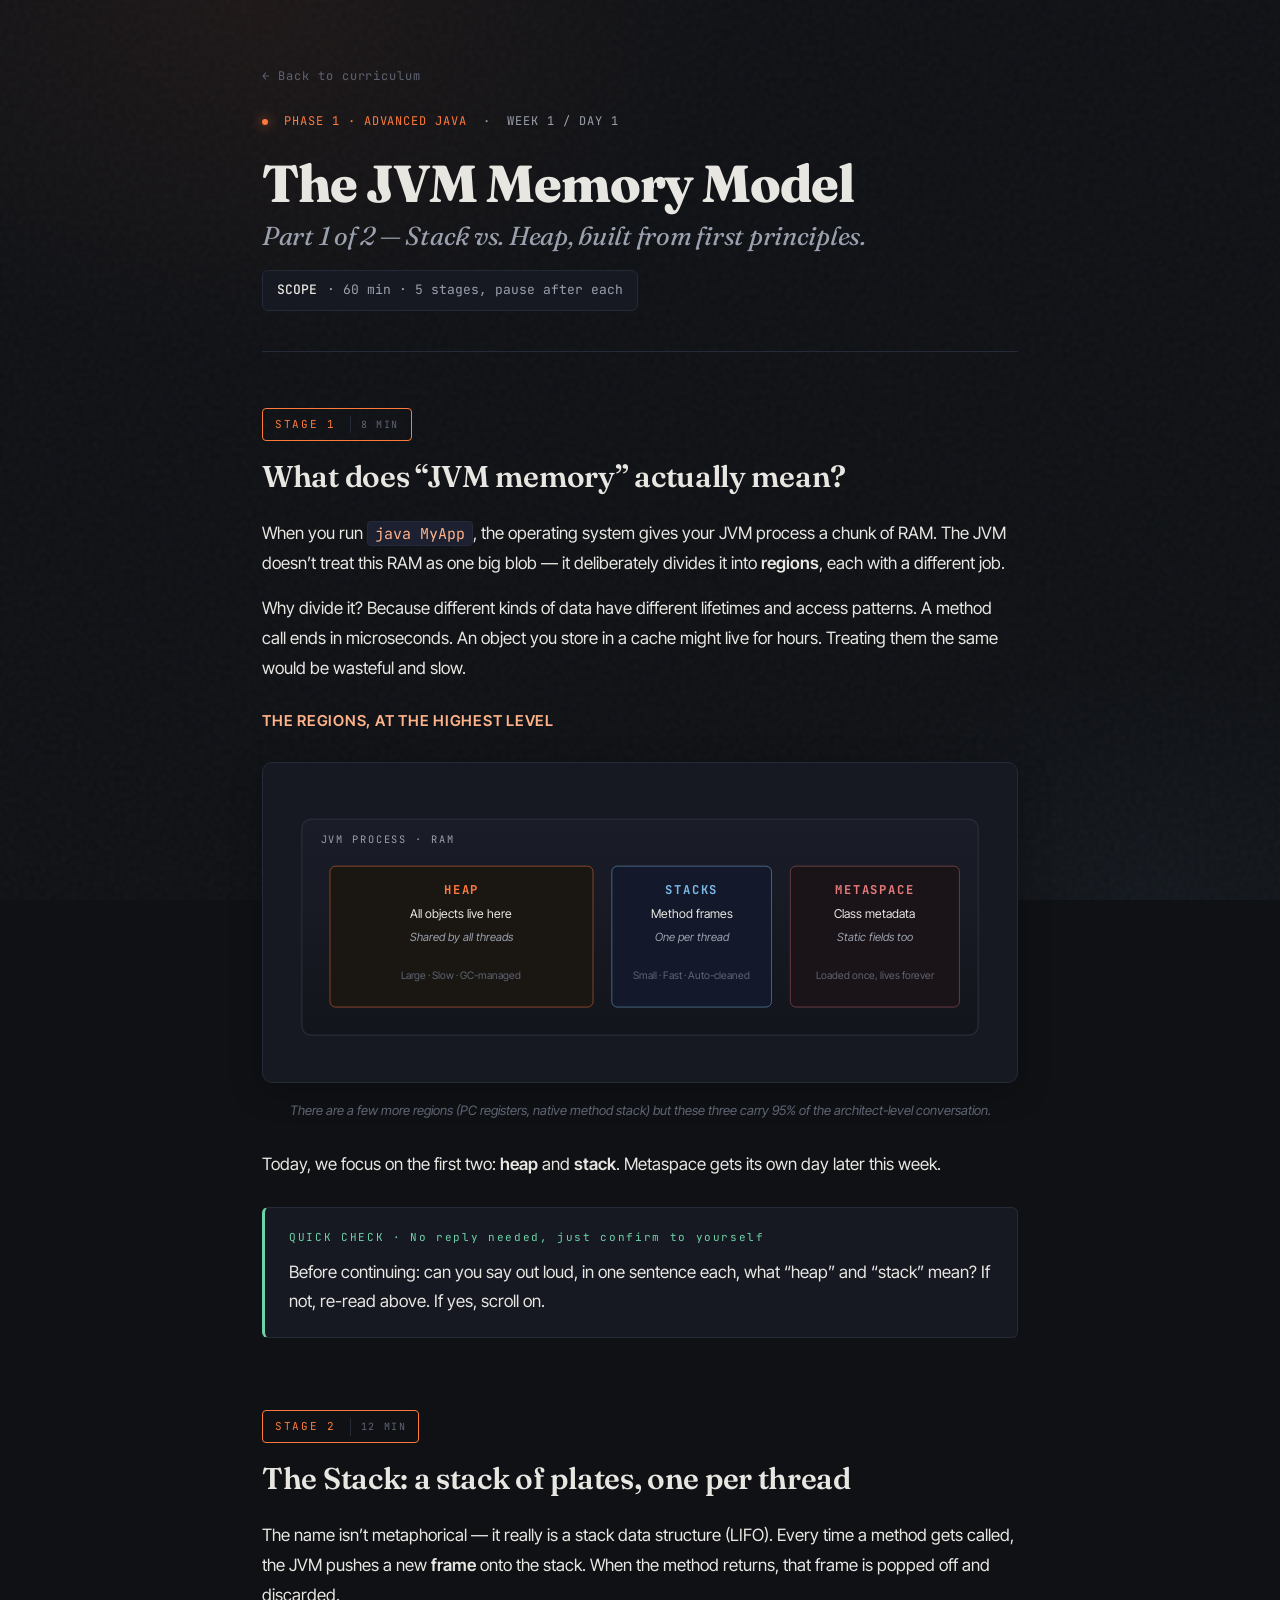
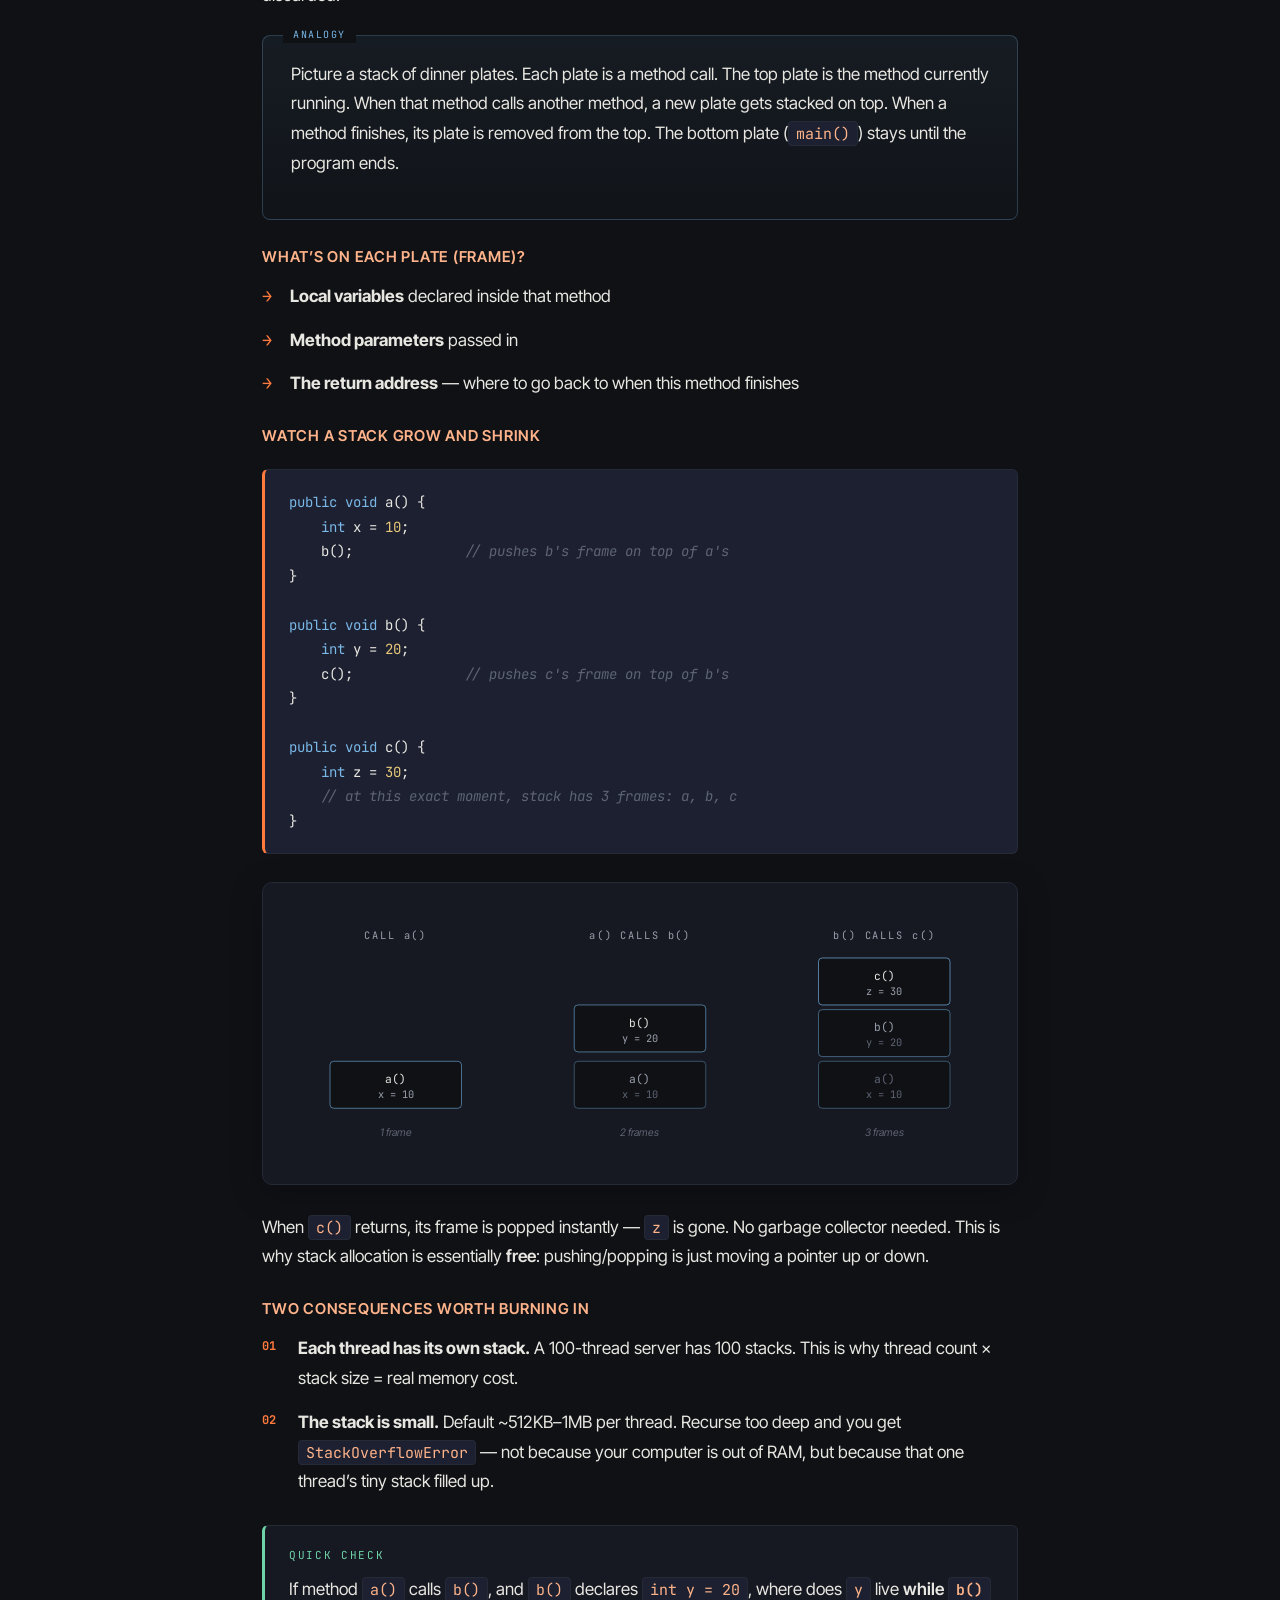
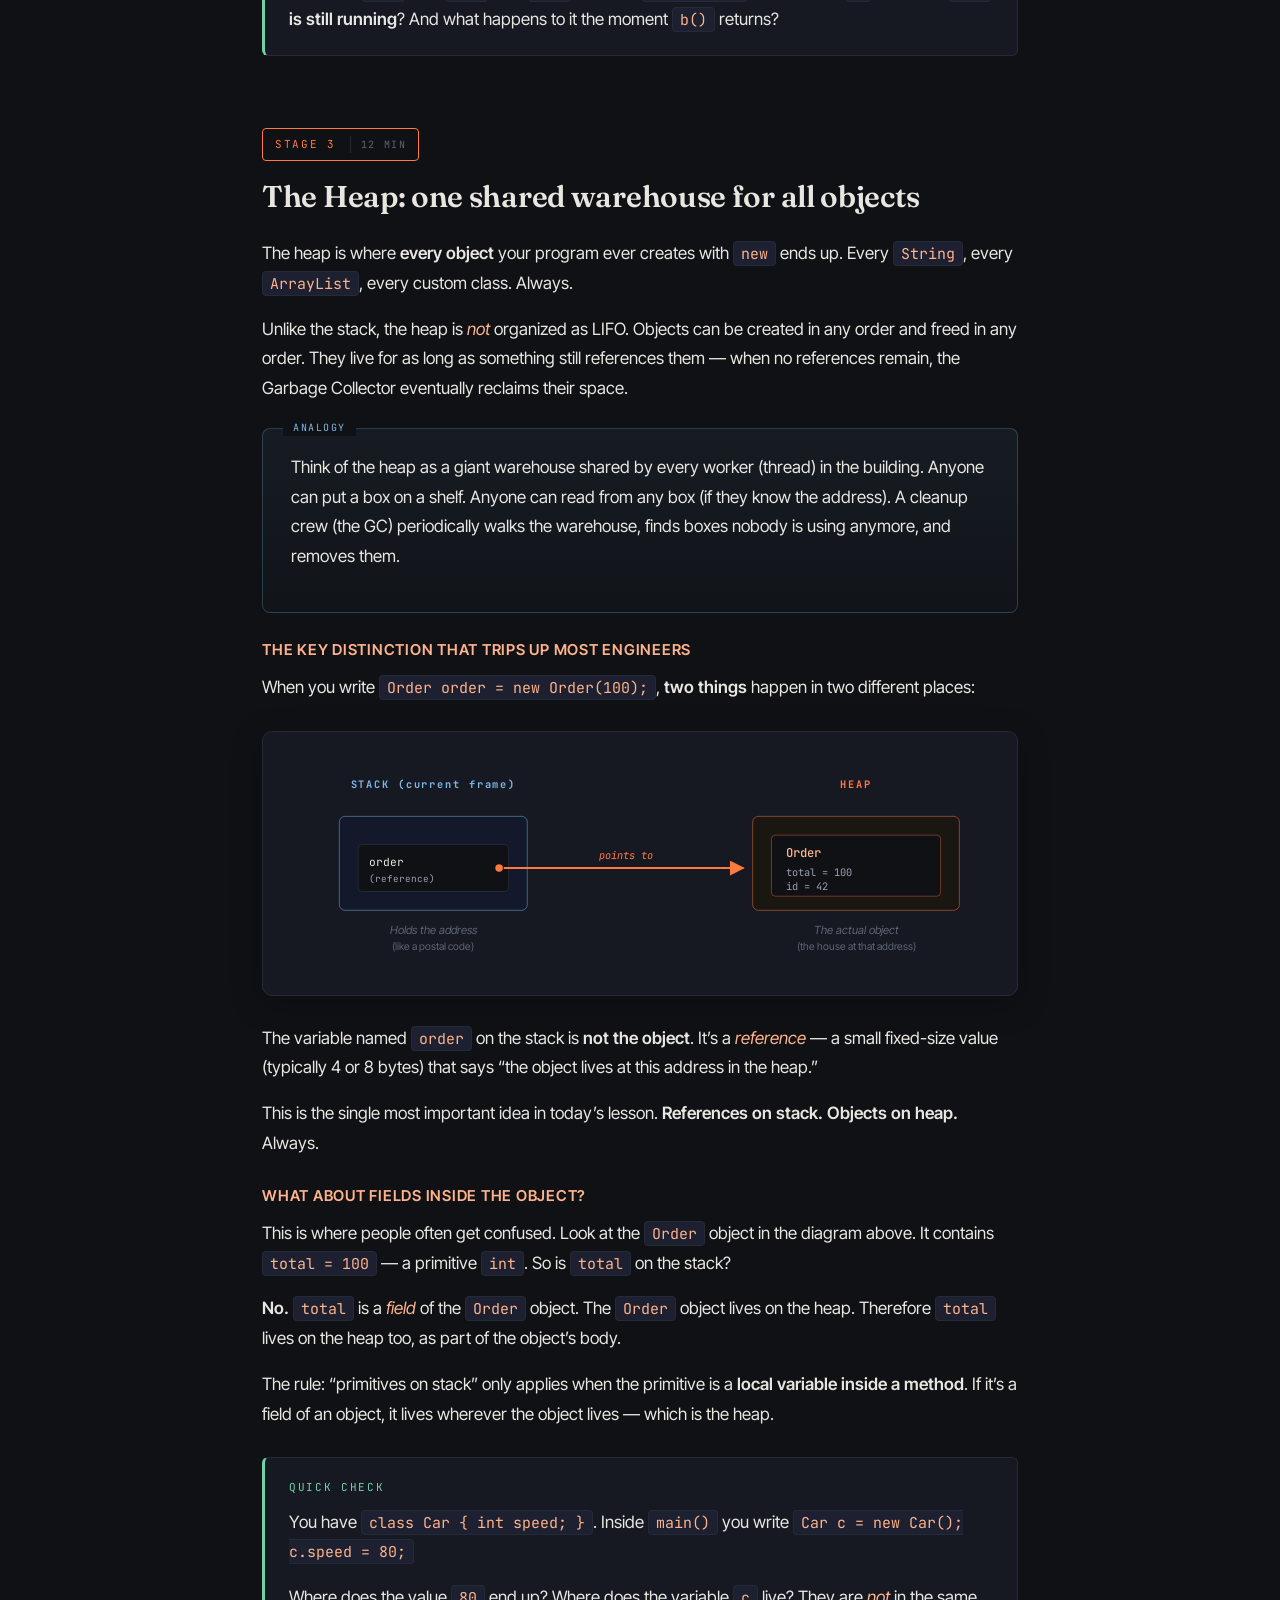
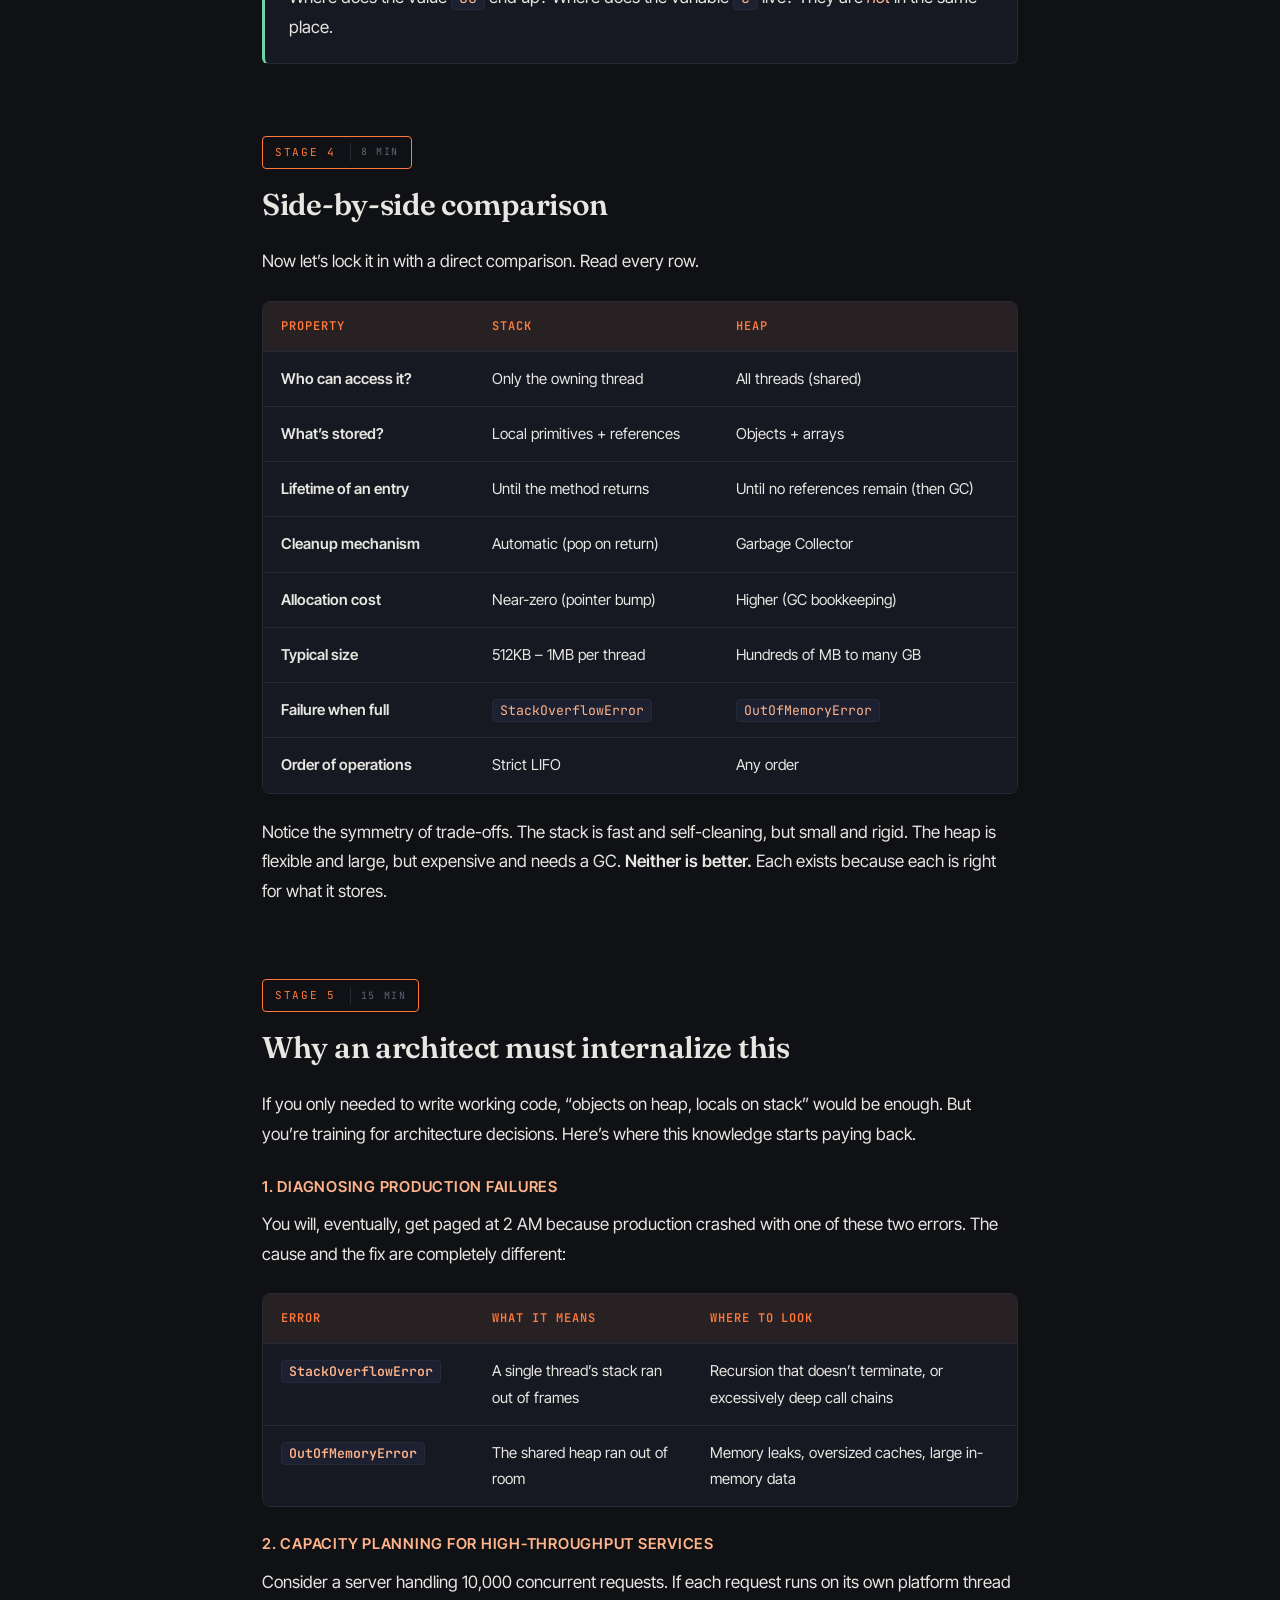
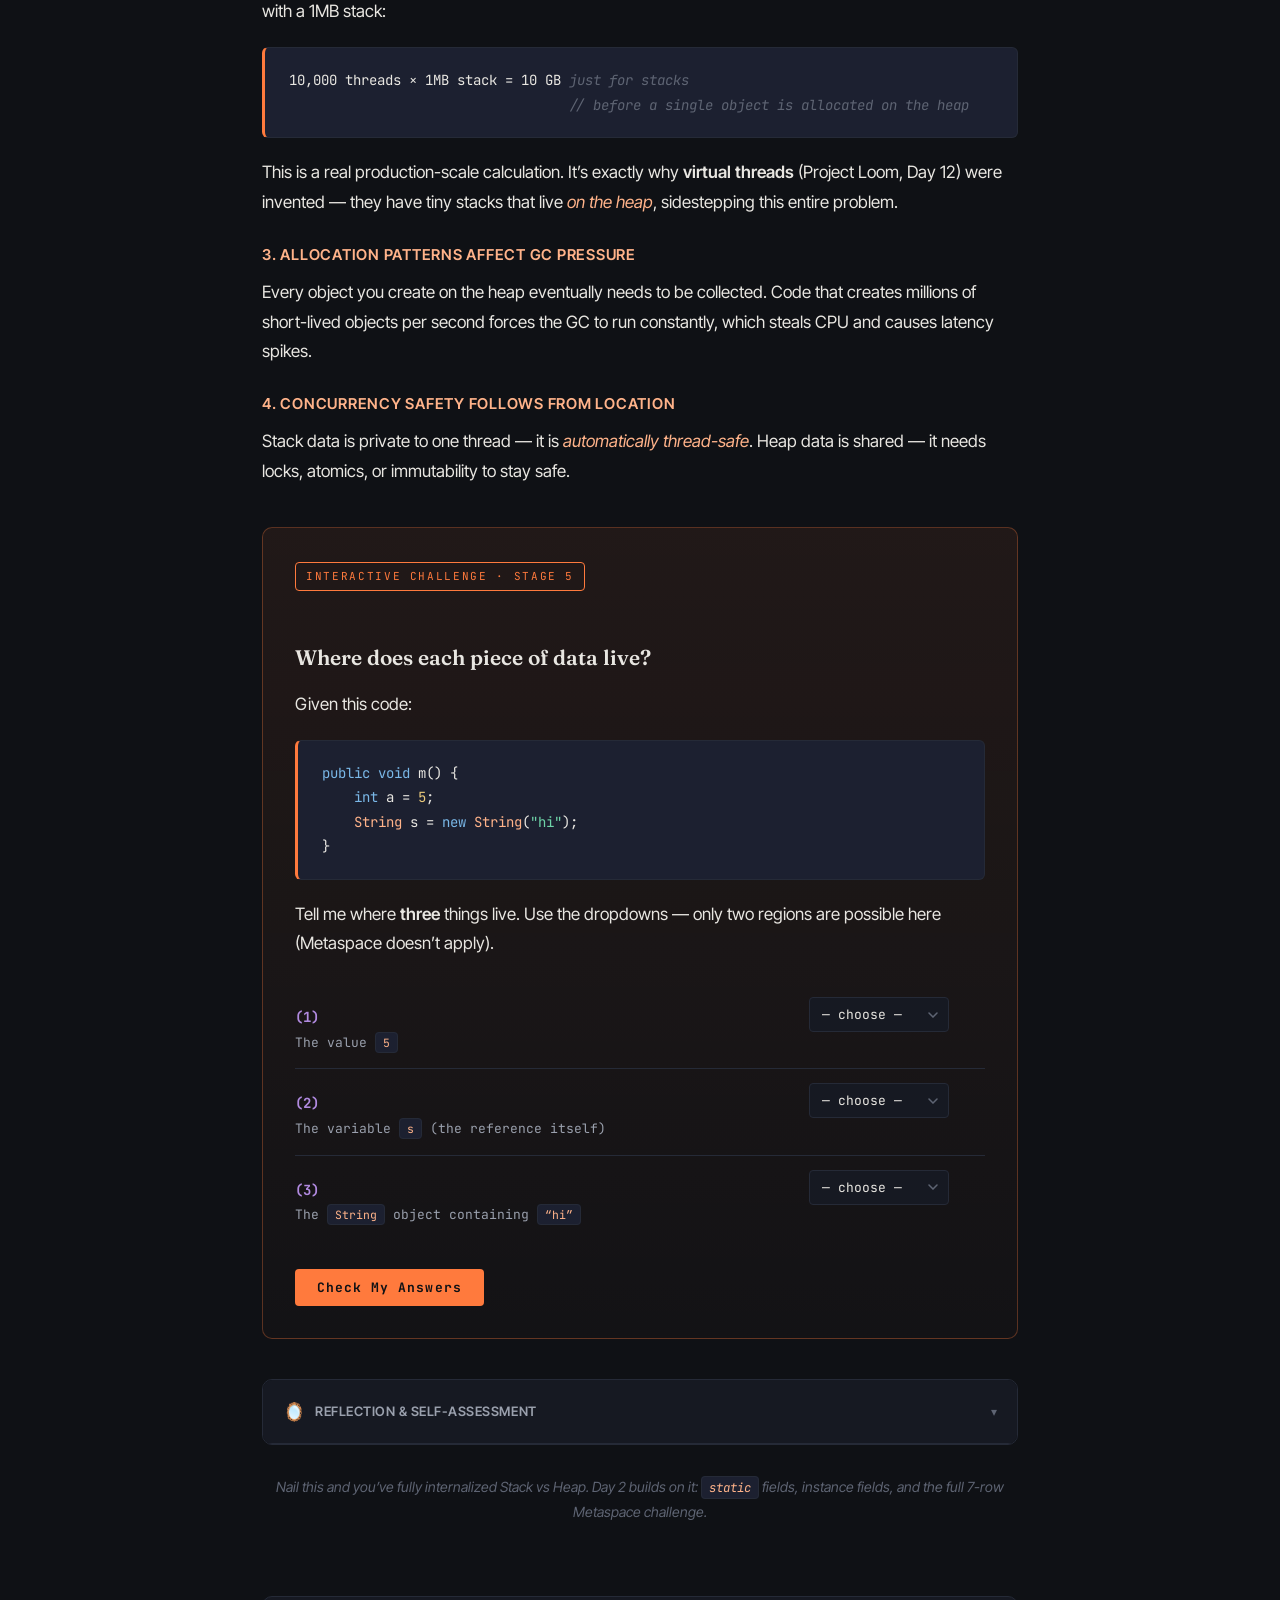
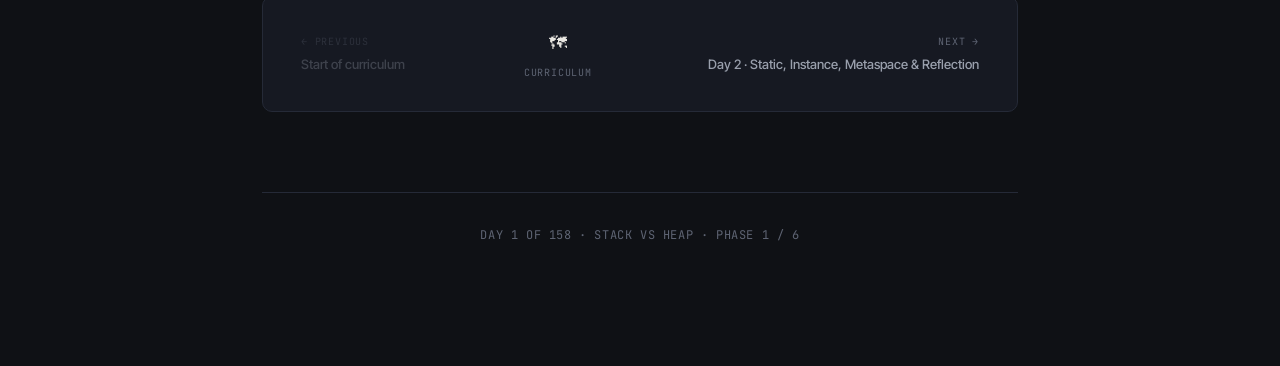
==== week-01/day-1.html @ 767b6ad6 "Fix mobile & tablet responsiveness across all lesson pages CSS (styles.css):   - .compare-wrap: new " ====
<!DOCTYPE html>
<html lang="en">
<head>
<meta charset="UTF-8">
<meta name="viewport" content="width=device-width, initial-scale=1.0">
<title>Week 1 · Day 1 — JVM Memory Model (Stack vs Heap)</title>
<link rel="preconnect" href="https://fonts.googleapis.com">
<link rel="preconnect" href="https://fonts.gstatic.com" crossorigin>
<link href="https://fonts.googleapis.com/css2?family=Fraunces:opsz,wght@9..144,400;9..144,600;9..144,800&family=JetBrains+Mono:wght@400;500;700&family=Inter+Tight:wght@400;500;600&display=swap" rel="stylesheet">
<link rel="stylesheet" href="../assets/styles.css">
</head>
<body>
<div class="grain"></div>

<div class="container">

  <header class="lesson-header">
    <a href="../index.html" class="back-link">← Back to curriculum</a>
    <div class="meta">
      <span class="dot"></span>
      <span class="phase">Phase 1 · Advanced Java</span>
      <span>·</span>
      <span>Week 1 / Day 1</span>
    </div>
    <h1>
      The JVM Memory Model
      <span class="sub">Part 1 of 2 — Stack vs. Heap, built from first principles.</span>
    </h1>
    <div class="scope"><strong>SCOPE</strong> &middot; 60 min &middot; 5 stages, pause after each</div>
  </header>

  <!-- STAGE 1 -->
  <div class="stage">
    <span class="stage-tag">STAGE 1 <span class="time">8 MIN</span></span>
    <h2>What does &ldquo;JVM memory&rdquo; actually mean?</h2>

    <p>When you run <code>java MyApp</code>, the operating system gives your JVM process a chunk of RAM. The JVM doesn&rsquo;t treat this RAM as one big blob &mdash; it deliberately divides it into <strong>regions</strong>, each with a different job.</p>

    <p>Why divide it? Because different kinds of data have different lifetimes and access patterns. A method call ends in microseconds. An object you store in a cache might live for hours. Treating them the same would be wasteful and slow.</p>

    <h4>The regions, at the highest level</h4>

    <div class="diagram-svg">
      <svg viewBox="0 0 760 280" xmlns="http://www.w3.org/2000/svg" width="100%" preserveAspectRatio="xMidYMid meet" role="img" aria-label="JVM memory divided into regions">
        <defs>
          <linearGradient id="processGrad" x1="0" y1="0" x2="0" y2="1">
            <stop offset="0%" stop-color="#1a1d28"/>
            <stop offset="100%" stop-color="#13151c"/>
          </linearGradient>
        </defs>
        <rect x="20" y="30" width="720" height="230" rx="10" fill="url(#processGrad)" stroke="#252a37" stroke-width="1.5"/>
        <text x="40" y="55" fill="#9aa0ad" font-family="JetBrains Mono, monospace" font-size="11" letter-spacing="2">JVM PROCESS · RAM</text>
        <rect x="50" y="80" width="280" height="150" rx="6" fill="#1a1612" stroke="#ff7a3d" stroke-opacity="0.5"/>
        <text x="190" y="110" fill="#ff7a3d" font-family="JetBrains Mono, monospace" font-size="13" font-weight="700" text-anchor="middle" letter-spacing="2">HEAP</text>
        <text x="190" y="135" fill="#e8e6e1" font-family="Inter Tight, sans-serif" font-size="13" text-anchor="middle">All objects live here</text>
        <text x="190" y="160" fill="#9aa0ad" font-family="Inter Tight, sans-serif" font-size="12" text-anchor="middle" font-style="italic">Shared by all threads</text>
        <text x="190" y="200" fill="#5e6473" font-family="Inter Tight, sans-serif" font-size="11" text-anchor="middle">Large · Slow · GC-managed</text>
        <rect x="350" y="80" width="170" height="150" rx="6" fill="#13192a" stroke="#7ab8e8" stroke-opacity="0.5"/>
        <text x="435" y="110" fill="#7ab8e8" font-family="JetBrains Mono, monospace" font-size="13" font-weight="700" text-anchor="middle" letter-spacing="2">STACKS</text>
        <text x="435" y="135" fill="#e8e6e1" font-family="Inter Tight, sans-serif" font-size="13" text-anchor="middle">Method frames</text>
        <text x="435" y="160" fill="#9aa0ad" font-family="Inter Tight, sans-serif" font-size="12" text-anchor="middle" font-style="italic">One per thread</text>
        <text x="435" y="200" fill="#5e6473" font-family="Inter Tight, sans-serif" font-size="11" text-anchor="middle">Small · Fast · Auto-cleaned</text>
        <rect x="540" y="80" width="180" height="150" rx="6" fill="#1a1419" stroke="#e87a7a" stroke-opacity="0.4"/>
        <text x="630" y="110" fill="#e87a7a" font-family="JetBrains Mono, monospace" font-size="13" font-weight="700" text-anchor="middle" letter-spacing="2">METASPACE</text>
        <text x="630" y="135" fill="#e8e6e1" font-family="Inter Tight, sans-serif" font-size="13" text-anchor="middle">Class metadata</text>
        <text x="630" y="160" fill="#9aa0ad" font-family="Inter Tight, sans-serif" font-size="12" text-anchor="middle" font-style="italic">Static fields too</text>
        <text x="630" y="200" fill="#5e6473" font-family="Inter Tight, sans-serif" font-size="11" text-anchor="middle">Loaded once, lives forever</text>
      </svg>
    </div>
    <p class="diagram-caption">There are a few more regions (PC registers, native method stack) but these three carry 95% of the architect-level conversation.</p>

    <p>Today, we focus on the first two: <strong>heap</strong> and <strong>stack</strong>. Metaspace gets its own day later this week.</p>

    <div class="check">
      <span class="check-tag">QUICK CHECK &middot; No reply needed, just confirm to yourself</span>
      <p>Before continuing: can you say out loud, in one sentence each, what &ldquo;heap&rdquo; and &ldquo;stack&rdquo; mean? If not, re-read above. If yes, scroll on.</p>
    </div>
  </div>

  <!-- STAGE 2 -->
  <div class="stage">
    <span class="stage-tag">STAGE 2 <span class="time">12 MIN</span></span>
    <h2>The Stack: a stack of plates, one per thread</h2>

    <p>The name isn&rsquo;t metaphorical &mdash; it really is a stack data structure (LIFO). Every time a method gets called, the JVM pushes a new <strong>frame</strong> onto the stack. When the method returns, that frame is popped off and discarded.</p>

    <div class="analogy">
      <p>Picture a stack of dinner plates. Each plate is a method call. The top plate is the method currently running. When that method calls another method, a new plate gets stacked on top. When a method finishes, its plate is removed from the top. The bottom plate (<code>main()</code>) stays until the program ends.</p>
    </div>

    <h4>What&rsquo;s on each plate (frame)?</h4>
    <ul>
      <li><strong>Local variables</strong> declared inside that method</li>
      <li><strong>Method parameters</strong> passed in</li>
      <li><strong>The return address</strong> &mdash; where to go back to when this method finishes</li>
    </ul>

    <h4>Watch a stack grow and shrink</h4>

<pre><code><span class="kw">public void</span> a() {
    <span class="kw">int</span> x = <span class="num-lit">10</span>;
    b();              <span class="cmt">// pushes b's frame on top of a's</span>
}

<span class="kw">public void</span> b() {
    <span class="kw">int</span> y = <span class="num-lit">20</span>;
    c();              <span class="cmt">// pushes c's frame on top of b's</span>
}

<span class="kw">public void</span> c() {
    <span class="kw">int</span> z = <span class="num-lit">30</span>;
    <span class="cmt">// at this exact moment, stack has 3 frames: a, b, c</span>
}</code></pre>

    <div class="diagram-svg">
      <svg viewBox="0 0 760 260" xmlns="http://www.w3.org/2000/svg" width="100%" preserveAspectRatio="xMidYMid meet" role="img" aria-label="Stack growing through three method calls">
        <text x="120" y="30" fill="#9aa0ad" font-family="JetBrains Mono, monospace" font-size="11" text-anchor="middle" letter-spacing="2">CALL a()</text>
        <text x="380" y="30" fill="#9aa0ad" font-family="JetBrains Mono, monospace" font-size="11" text-anchor="middle" letter-spacing="2">a() CALLS b()</text>
        <text x="640" y="30" fill="#9aa0ad" font-family="JetBrains Mono, monospace" font-size="11" text-anchor="middle" letter-spacing="2">b() CALLS c()</text>
        <rect x="50" y="160" width="140" height="50" rx="4" fill="#0f1115" stroke="#7ab8e8" stroke-opacity="0.6"/>
        <text x="120" y="183" fill="#e8e6e1" font-family="JetBrains Mono, monospace" font-size="12" text-anchor="middle">a()</text>
        <text x="120" y="199" fill="#9aa0ad" font-family="JetBrains Mono, monospace" font-size="11" text-anchor="middle">x = 10</text>
        <text x="120" y="240" fill="#5e6473" font-family="Inter Tight, sans-serif" font-size="11" text-anchor="middle" font-style="italic">1 frame</text>
        <rect x="310" y="100" width="140" height="50" rx="4" fill="#0f1115" stroke="#7ab8e8" stroke-opacity="0.6"/>
        <text x="380" y="123" fill="#e8e6e1" font-family="JetBrains Mono, monospace" font-size="12" text-anchor="middle">b()</text>
        <text x="380" y="139" fill="#9aa0ad" font-family="JetBrains Mono, monospace" font-size="11" text-anchor="middle">y = 20</text>
        <rect x="310" y="160" width="140" height="50" rx="4" fill="#0f1115" stroke="#7ab8e8" stroke-opacity="0.4"/>
        <text x="380" y="183" fill="#9aa0ad" font-family="JetBrains Mono, monospace" font-size="12" text-anchor="middle">a()</text>
        <text x="380" y="199" fill="#5e6473" font-family="JetBrains Mono, monospace" font-size="11" text-anchor="middle">x = 10</text>
        <text x="380" y="240" fill="#5e6473" font-family="Inter Tight, sans-serif" font-size="11" text-anchor="middle" font-style="italic">2 frames</text>
        <rect x="570" y="50" width="140" height="50" rx="4" fill="#0f1115" stroke="#7ab8e8" stroke-opacity="0.7"/>
        <text x="640" y="73" fill="#e8e6e1" font-family="JetBrains Mono, monospace" font-size="12" text-anchor="middle">c()</text>
        <text x="640" y="89" fill="#9aa0ad" font-family="JetBrains Mono, monospace" font-size="11" text-anchor="middle">z = 30</text>
        <rect x="570" y="105" width="140" height="50" rx="4" fill="#0f1115" stroke="#7ab8e8" stroke-opacity="0.5"/>
        <text x="640" y="128" fill="#9aa0ad" font-family="JetBrains Mono, monospace" font-size="12" text-anchor="middle">b()</text>
        <text x="640" y="144" fill="#5e6473" font-family="JetBrains Mono, monospace" font-size="11" text-anchor="middle">y = 20</text>
        <rect x="570" y="160" width="140" height="50" rx="4" fill="#0f1115" stroke="#7ab8e8" stroke-opacity="0.4"/>
        <text x="640" y="183" fill="#5e6473" font-family="JetBrains Mono, monospace" font-size="12" text-anchor="middle">a()</text>
        <text x="640" y="199" fill="#5e6473" font-family="JetBrains Mono, monospace" font-size="11" text-anchor="middle">x = 10</text>
        <text x="640" y="240" fill="#5e6473" font-family="Inter Tight, sans-serif" font-size="11" text-anchor="middle" font-style="italic">3 frames</text>
      </svg>
    </div>

    <p>When <code>c()</code> returns, its frame is popped instantly &mdash; <code>z</code> is gone. No garbage collector needed. This is why stack allocation is essentially <strong>free</strong>: pushing/popping is just moving a pointer up or down.</p>

    <h4>Two consequences worth burning in</h4>
    <ol>
      <li><strong>Each thread has its own stack.</strong> A 100-thread server has 100 stacks. This is why thread count &times; stack size = real memory cost.</li>
      <li><strong>The stack is small.</strong> Default ~512KB&ndash;1MB per thread. Recurse too deep and you get <code>StackOverflowError</code> &mdash; not because your computer is out of RAM, but because that one thread&rsquo;s tiny stack filled up.</li>
    </ol>

    <div class="check">
      <span class="check-tag">QUICK CHECK</span>
      <p>If method <code>a()</code> calls <code>b()</code>, and <code>b()</code> declares <code>int y = 20</code>, where does <code>y</code> live <strong>while <code>b()</code> is still running</strong>? And what happens to it the moment <code>b()</code> returns?</p>
    </div>
  </div>

  <!-- STAGE 3 -->
  <div class="stage">
    <span class="stage-tag">STAGE 3 <span class="time">12 MIN</span></span>
    <h2>The Heap: one shared warehouse for all objects</h2>

    <p>The heap is where <strong>every object</strong> your program ever creates with <code>new</code> ends up. Every <code>String</code>, every <code>ArrayList</code>, every custom class. Always.</p>

    <p>Unlike the stack, the heap is <em>not</em> organized as LIFO. Objects can be created in any order and freed in any order. They live for as long as something still references them &mdash; when no references remain, the Garbage Collector eventually reclaims their space.</p>

    <div class="analogy">
      <p>Think of the heap as a giant warehouse shared by every worker (thread) in the building. Anyone can put a box on a shelf. Anyone can read from any box (if they know the address). A cleanup crew (the GC) periodically walks the warehouse, finds boxes nobody is using anymore, and removes them.</p>
    </div>

    <h4>The key distinction that trips up most engineers</h4>

    <p>When you write <code>Order order = new Order(100);</code>, <strong>two things</strong> happen in two different places:</p>

    <div class="diagram-svg">
      <svg viewBox="0 0 760 220" xmlns="http://www.w3.org/2000/svg" width="100%" preserveAspectRatio="xMidYMid meet" role="img" aria-label="Reference on stack pointing to object on heap">
        <defs>
          <marker id="arr1" viewBox="0 0 10 10" refX="9" refY="5" markerWidth="8" markerHeight="8" orient="auto">
            <path d="M 0 0 L 10 5 L 0 10 z" fill="#ff7a3d"/>
          </marker>
        </defs>
        <text x="160" y="30" fill="#7ab8e8" font-family="JetBrains Mono, monospace" font-size="11" font-weight="700" text-anchor="middle" letter-spacing="2">STACK (current frame)</text>
        <rect x="60" y="60" width="200" height="100" rx="6" fill="#13192a" stroke="#7ab8e8" stroke-opacity="0.5"/>
        <rect x="80" y="90" width="160" height="50" rx="4" fill="#0f1115" stroke="#252a37"/>
        <text x="92" y="113" fill="#e8e6e1" font-family="JetBrains Mono, monospace" font-size="12">order</text>
        <text x="92" y="130" fill="#9aa0ad" font-family="JetBrains Mono, monospace" font-size="10">(reference)</text>
        <circle cx="230" cy="115" r="4" fill="#ff7a3d"/>
        <text x="160" y="185" fill="#5e6473" font-family="Inter Tight, sans-serif" font-size="12" font-style="italic" text-anchor="middle">Holds the address</text>
        <text x="160" y="202" fill="#5e6473" font-family="Inter Tight, sans-serif" font-size="11" text-anchor="middle">(like a postal code)</text>
        <path d="M 235 115 L 490 115" fill="none" stroke="#ff7a3d" stroke-width="2" marker-end="url(#arr1)"/>
        <text x="365" y="105" fill="#ff7a3d" font-family="JetBrains Mono, monospace" font-size="11" text-anchor="middle" font-style="italic">points to</text>
        <text x="610" y="30" fill="#ff7a3d" font-family="JetBrains Mono, monospace" font-size="11" font-weight="700" text-anchor="middle" letter-spacing="2">HEAP</text>
        <rect x="500" y="60" width="220" height="100" rx="6" fill="#1a1612" stroke="#ff7a3d" stroke-opacity="0.5"/>
        <rect x="520" y="80" width="180" height="65" rx="4" fill="#0f1115" stroke="#ff7a3d" stroke-opacity="0.4"/>
        <text x="535" y="103" fill="#ffb38a" font-family="JetBrains Mono, monospace" font-size="13" font-weight="500">Order</text>
        <text x="535" y="123" fill="#9aa0ad" font-family="JetBrains Mono, monospace" font-size="11">total = 100</text>
        <text x="535" y="138" fill="#9aa0ad" font-family="JetBrains Mono, monospace" font-size="11">id = 42</text>
        <text x="610" y="185" fill="#5e6473" font-family="Inter Tight, sans-serif" font-size="12" font-style="italic" text-anchor="middle">The actual object</text>
        <text x="610" y="202" fill="#5e6473" font-family="Inter Tight, sans-serif" font-size="11" text-anchor="middle">(the house at that address)</text>
      </svg>
    </div>

    <p>The variable named <code>order</code> on the stack is <strong>not the object</strong>. It&rsquo;s a <em>reference</em> &mdash; a small fixed-size value (typically 4 or 8 bytes) that says &ldquo;the object lives at this address in the heap.&rdquo;</p>

    <p>This is the single most important idea in today&rsquo;s lesson. <strong>References on stack. Objects on heap.</strong> Always.</p>

    <h4>What about fields inside the object?</h4>

    <p>This is where people often get confused. Look at the <code>Order</code> object in the diagram above. It contains <code>total = 100</code> &mdash; a primitive <code>int</code>. So is <code>total</code> on the stack?</p>

    <p><strong>No.</strong> <code>total</code> is a <em>field</em> of the <code>Order</code> object. The <code>Order</code> object lives on the heap. Therefore <code>total</code> lives on the heap too, as part of the object&rsquo;s body.</p>

    <p>The rule: &ldquo;primitives on stack&rdquo; only applies when the primitive is a <strong>local variable inside a method</strong>. If it&rsquo;s a field of an object, it lives wherever the object lives &mdash; which is the heap.</p>

    <div class="check">
      <span class="check-tag">QUICK CHECK</span>
      <p>You have <code>class Car { int speed; }</code>. Inside <code>main()</code> you write <code>Car c = new Car(); c.speed = 80;</code></p>
      <p>Where does the value <code>80</code> end up? Where does the variable <code>c</code> live? They are <em>not</em> in the same place.</p>
    </div>
  </div>

  <!-- STAGE 4 -->
  <div class="stage">
    <span class="stage-tag">STAGE 4 <span class="time">8 MIN</span></span>
    <h2>Side-by-side comparison</h2>

    <p>Now let&rsquo;s lock it in with a direct comparison. Read every row.</p>

    <div class="compare-wrap"><table class="compare">
      <thead>
        <tr><th>Property</th><th>Stack</th><th>Heap</th></tr>
      </thead>
      <tbody>
        <tr><td>Who can access it?</td><td>Only the owning thread</td><td>All threads (shared)</td></tr>
        <tr><td>What&rsquo;s stored?</td><td>Local primitives + references</td><td>Objects + arrays</td></tr>
        <tr><td>Lifetime of an entry</td><td>Until the method returns</td><td>Until no references remain (then GC)</td></tr>
        <tr><td>Cleanup mechanism</td><td>Automatic (pop on return)</td><td>Garbage Collector</td></tr>
        <tr><td>Allocation cost</td><td>Near-zero (pointer bump)</td><td>Higher (GC bookkeeping)</td></tr>
        <tr><td>Typical size</td><td>512KB &ndash; 1MB per thread</td><td>Hundreds of MB to many GB</td></tr>
        <tr><td>Failure when full</td><td><code>StackOverflowError</code></td><td><code>OutOfMemoryError</code></td></tr>
        <tr><td>Order of operations</td><td>Strict LIFO</td><td>Any order</td></tr>
      </tbody>
    </table></div>
    <p>Notice the symmetry of trade-offs. The stack is fast and self-cleaning, but small and rigid. The heap is flexible and large, but expensive and needs a GC. <strong>Neither is better.</strong> Each exists because each is right for what it stores.</p>
  </div>

  <!-- STAGE 5 — Architect implications + interactive challenge -->
  <div class="stage">
    <span class="stage-tag">STAGE 5 <span class="time">15 MIN</span></span>
    <h2>Why an architect must internalize this</h2>

    <p>If you only needed to write working code, &ldquo;objects on heap, locals on stack&rdquo; would be enough. But you&rsquo;re training for architecture decisions. Here&rsquo;s where this knowledge starts paying back.</p>

    <h4>1. Diagnosing production failures</h4>
    <p>You will, eventually, get paged at 2 AM because production crashed with one of these two errors. The cause and the fix are completely different:</p>

    <div class="compare-wrap"><table class="compare">
      <thead>
        <tr><th>Error</th><th>What it means</th><th>Where to look</th></tr>
      </thead>
      <tbody>
        <tr>
          <td><code>StackOverflowError</code></td>
          <td>A single thread&rsquo;s stack ran out of frames</td>
          <td>Recursion that doesn&rsquo;t terminate, or excessively deep call chains</td>
        </tr>
        <tr>
          <td><code>OutOfMemoryError</code></td>
          <td>The shared heap ran out of room</td>
          <td>Memory leaks, oversized caches, large in-memory data</td>
        </tr>
      </tbody>
    </table></div>
    <h4>2. Capacity planning for high-throughput services</h4>
    <p>Consider a server handling 10,000 concurrent requests. If each request runs on its own platform thread with a 1MB stack:</p>

<pre><code>10,000 threads &times; 1MB stack = 10 GB <span class="cmt">just for stacks</span>
                                   <span class="cmt">// before a single object is allocated on the heap</span></code></pre>

    <p>This is a real production-scale calculation. It&rsquo;s exactly why <strong>virtual threads</strong> (Project Loom, Day 12) were invented &mdash; they have tiny stacks that live <em>on the heap</em>, sidestepping this entire problem.</p>

    <h4>3. Allocation patterns affect GC pressure</h4>
    <p>Every object you create on the heap eventually needs to be collected. Code that creates millions of short-lived objects per second forces the GC to run constantly, which steals CPU and causes latency spikes.</p>

    <h4>4. Concurrency safety follows from location</h4>
    <p>Stack data is private to one thread &mdash; it is <em>automatically thread-safe</em>. Heap data is shared &mdash; it needs locks, atomics, or immutability to stay safe.</p>

    <!-- ── INTERACTIVE CHALLENGE ─────────────────────────── -->
    <div class="challenge-form" id="challenge-1-1">
      <span class="challenge-tag">INTERACTIVE CHALLENGE · STAGE 5</span>
      <h3>Where does each piece of data live?</h3>

      <p>Given this code:</p>
<pre><code><span class="kw">public void</span> m() {
    <span class="kw">int</span> a = <span class="num-lit">5</span>;
    <span class="typ">String</span> s = <span class="kw">new</span> <span class="typ">String</span>(<span class="str">"hi"</span>);
}</code></pre>

      <p>Tell me where <strong>three</strong> things live. Use the dropdowns &mdash; only two regions are possible here (Metaspace doesn&rsquo;t apply).</p>

      <div class="form-rows">
        <!-- q1 -->
        <div class="form-row">
          <label class="form-label">
            <strong>(1)</strong> The value <code>5</code>
          </label>
          <select class="select-answer" name="q1">
            <option value="">— choose —</option>
            <option value="STACK">STACK</option>
            <option value="HEAP">HEAP</option>
          </select>
          <span class="result-icon" id="r-1-1-q1"></span>
          <p class="hint-text" id="h-1-1-q1"></p>
          <p class="explanation-text" id="e-1-1-q1">Local primitive <code>int a = 5</code> — the value lives directly in the method's stack frame.</p>
        </div>
        <!-- q2 -->
        <div class="form-row">
          <label class="form-label">
            <strong>(2)</strong> The variable <code>s</code> (the reference itself)
          </label>
          <select class="select-answer" name="q2">
            <option value="">— choose —</option>
            <option value="STACK">STACK</option>
            <option value="HEAP">HEAP</option>
          </select>
          <span class="result-icon" id="r-1-1-q2"></span>
          <p class="hint-text" id="h-1-1-q2"></p>
          <p class="explanation-text" id="e-1-1-q2">The reference variable <code>s</code> is a local variable — 8 bytes in the method's stack frame. The object it points to is a separate question.</p>
        </div>
        <!-- q3 -->
        <div class="form-row">
          <label class="form-label">
            <strong>(3)</strong> The <code>String</code> object containing <code>&ldquo;hi&rdquo;</code>
          </label>
          <select class="select-answer" name="q3">
            <option value="">— choose —</option>
            <option value="STACK">STACK</option>
            <option value="HEAP">HEAP</option>
          </select>
          <span class="result-icon" id="r-1-1-q3"></span>
          <p class="hint-text" id="h-1-1-q3"></p>
          <p class="explanation-text" id="e-1-1-q3">Every object created with <code>new</code> goes to the heap — no exceptions. The <em>variable</em> <code>s</code> is on the stack; the <em>object</em> it references is on the heap.</p>
        </div>
      </div>

      <div class="form-actions">
        <button class="btn-check" onclick="validateChallenge('1-1')">Check My Answers</button>
        <button class="btn-show-answers" id="show-btn-1-1" onclick="showAnswers('1-1')" style="display:none">Show Answers</button>
      </div>

      <div class="score-display" id="score-1-1"></div>

      <div class="unlock-banner" id="unlock-1-1">
        <strong style="color:var(--green)">✅ Day 1 complete!</strong> Day 2 is now unlocked &mdash;
        <a href="day-2.html">Static, Instance &amp; Metaspace →</a>
      </div>
    </div>

    
  <!-- ── REFLECTION ──────────────────────────────────────── -->
  <div class="reflection">
    <div class="reflection-header" onclick="toggleReflection(this)">
      <span class="reflection-icon">🪞</span>
      <span class="reflection-title">Reflection &amp; Self-Assessment</span>
      <span class="reflection-chevron">▾</span>
    </div>
    <div class="reflection-body">

      <div class="takeaways">
        <div class="takeaways-label">Key Takeaways</div>
        <ul>
          <li>Every <strong>local variable</strong> (primitive or reference) lives on the <strong>stack</strong> — the stack frame is destroyed when the method returns.</li>
          <li>Every <strong>object created with <code>new</code></strong> lives on the <strong>heap</strong> — it outlives the method that created it.</li>
          <li>A reference on the stack is just a pointer (8 bytes) — the object it points to is a separate heap allocation. <em>Never confuse the two.</em></li>
        </ul>
      </div>

      <div class="reflection-prompts">
        <div class="reflection-prompt">
          <span class="prompt-num">01</span>
          <p class="prompt-text">Without looking at the diagram, draw the JVM memory regions from memory and label what each stores. Could you do it in a system design interview right now?</p>
        </div>
        <div class="reflection-prompt">
          <span class="prompt-num">02</span>
          <p class="prompt-text">A colleague's service throws <code>OutOfMemoryError: Java heap space</code> — but only at peak trading hours, not off-peak. What's your first hypothesis? What data would you look for?</p>
        </div>
        <div class="reflection-prompt">
          <span class="prompt-num">03</span>
          <p class="prompt-text">In your own codebase, which object do you think has the longest heap lifetime? Is it intentional, or could it be a hidden leak?</p>
        </div>
      </div>

      <div class="confidence-block">
        <div class="confidence-label">How confident do you feel about today's material?</div>
        <div class="confidence-btns">
          <button class="conf-btn" data-day="1-1" data-level="1" onclick="saveConfidence('1-1', 1)">😕 Not yet — need another pass</button>
          <button class="conf-btn" data-day="1-1" data-level="2" onclick="saveConfidence('1-1', 2)">🤔 Getting there — mostly clear</button>
          <button class="conf-btn" data-day="1-1" data-level="3" onclick="saveConfidence('1-1', 3)">✅ Solid — I could explain this</button>
        </div>
        <div class="confidence-saved" id="conf-saved-1-1"></div>
      </div>

    </div>
  </div>

  <p style="margin-top: 30px; color: var(--ink-faint); font-size: 14px; font-style: italic; text-align: center;">Nail this and you&rsquo;ve fully internalized Stack vs Heap. Day 2 builds on it: <code>static</code> fields, instance fields, and the full 7-row Metaspace challenge.</p>
  </div>

  <footer>
    DAY 1 OF 158 &middot; STACK VS HEAP &middot; PHASE 1 / 6
  </footer>

</div>

<script src="../data/curriculum.js"></script>
<script src="../assets/app.js"></script>
<script>
  document.addEventListener('DOMContentLoaded', () => { initReflection('1-1'); });
</script>
</body>
</html>
---- assets/styles.css ----
/* ============================================================
   Java Architect Track — Shared Design System
   Used by: index.html + all week-XX/day-Y.html lesson pages
   ============================================================ */

/* ── Google Fonts are loaded via <link> in each HTML head ── */

/* ── Design tokens ─────────────────────────────────────── */
:root {
  --bg:            #0f1115;
  --bg-elev:       #161922;
  --bg-code:       #1c2030;
  --ink:           #e8e6e1;
  --ink-dim:       #9aa0ad;
  --ink-faint:     #5e6473;
  --accent:        #ff7a3d;
  --accent-soft:   #ffb38a;
  --line:          #252a37;
  --green:         #6ed3a8;
  --yellow:        #e8c87a;
  --red:           #e87a7a;
  --blue:          #7ab8e8;
  --purple:        #b18ae0;
  --radius-sm:     4px;
  --radius-md:     8px;
  --radius-lg:     10px;
}

/* ── Reset ─────────────────────────────────────────────── */
*, *::before, *::after { box-sizing: border-box; margin: 0; padding: 0; }
html { scroll-behavior: smooth; }

/* ── Base ───────────────────────────────────────────────── */
body {
  background: var(--bg);
  color: var(--ink);
  font-family: 'Inter Tight', sans-serif;
  font-size: 17px;
  line-height: 1.75;
  background-image:
    radial-gradient(ellipse 800px 600px at 20% 0%, rgba(255,122,61,0.06), transparent 60%),
    radial-gradient(ellipse 600px 400px at 90% 100%, rgba(122,184,232,0.04), transparent 60%);
  background-attachment: fixed;
}

/* Grain overlay */
.grain {
  position: fixed;
  inset: 0;
  pointer-events: none;
  opacity: 0.04;
  z-index: 1;
  background-image: url("data:image/svg+xml,%3Csvg viewBox='0 0 200 200' xmlns='http://www.w3.org/2000/svg'%3E%3Cfilter id='n'%3E%3CfeTurbulence type='fractalNoise' baseFrequency='0.85'/%3E%3C/filter%3E%3Crect width='100%25' height='100%25' filter='url(%23n)'/%3E%3C/svg%3E");
}

/* ── Layout containers ─────────────────────────────────── */
.container {
  max-width: 820px;
  margin: 0 auto;
  padding: 60px 32px 120px;
  position: relative;
  z-index: 2;
}
.container-wide {
  max-width: 1100px;
  margin: 0 auto;
  padding: 60px 32px 120px;
  position: relative;
  z-index: 2;
}

/* ── Typography ─────────────────────────────────────────── */
h1 {
  font-family: 'Fraunces', serif;
  font-weight: 800;
  font-size: clamp(34px, 5.5vw, 52px);
  line-height: 1.05;
  letter-spacing: -0.02em;
  margin-bottom: 20px;
}
h1 .sub {
  display: block;
  font-style: italic;
  font-weight: 400;
  color: var(--ink-dim);
  font-size: 0.5em;
  margin-top: 12px;
  letter-spacing: -0.01em;
}
h2 {
  font-family: 'Fraunces', serif;
  font-weight: 600;
  font-size: 30px;
  letter-spacing: -0.01em;
  margin-bottom: 24px;
  line-height: 1.2;
}
h3 {
  font-family: 'Fraunces', serif;
  font-weight: 600;
  font-size: 21px;
  margin: 36px 0 14px;
  color: var(--ink);
}
h4 {
  font-family: 'Inter Tight', sans-serif;
  font-weight: 600;
  font-size: 15px;
  margin: 24px 0 10px;
  color: var(--accent-soft);
  text-transform: uppercase;
  letter-spacing: 0.05em;
}
p { margin-bottom: 16px; }
p strong { color: var(--ink); font-weight: 600; }
p em { color: var(--accent-soft); font-style: italic; }

/* ── Inline code ────────────────────────────────────────── */
code {
  font-family: 'JetBrains Mono', monospace;
  font-size: 0.88em;
  background: var(--bg-code);
  padding: 2px 7px;
  border-radius: var(--radius-sm);
  color: var(--accent-soft);
  border: 1px solid var(--line);
}

/* ── Code blocks ────────────────────────────────────────── */
pre {
  background: var(--bg-code);
  border: 1px solid var(--line);
  border-left: 3px solid var(--accent);
  border-radius: 6px;
  padding: 20px 24px;
  overflow-x: auto;
  margin: 20px 0;
  font-family: 'JetBrains Mono', monospace;
  font-size: 14px;
  line-height: 1.75;
}
pre code {
  background: none;
  border: none;
  padding: 0;
  color: var(--ink);
  font-size: inherit;
}

/* Syntax highlight helpers */
.kw        { color: var(--blue); }
.str       { color: var(--green); }
.cmt       { color: var(--ink-faint); font-style: italic; }
.typ       { color: var(--accent-soft); }
.num-lit   { color: var(--yellow); }
.line-label {
  color: var(--purple);
  font-weight: 700;
  background: rgba(177,138,224,0.12);
  padding: 1px 6px;
  border-radius: 3px;
}

/* ── Lists ──────────────────────────────────────────────── */
ul, ol { margin: 12px 0 20px; padding-left: 0; list-style: none; }
ul li, ol li { position: relative; padding-left: 28px; margin-bottom: 14px; }
ul li::before {
  content: '\2192';
  position: absolute;
  left: 0; top: 0;
  color: var(--accent);
  font-family: 'JetBrains Mono', monospace;
}
ol { counter-reset: item; }
ol li { counter-increment: item; padding-left: 36px; }
ol li::before {
  content: counter(item, decimal-leading-zero);
  position: absolute;
  left: 0; top: 2px;
  color: var(--accent);
  font-family: 'JetBrains Mono', monospace;
  font-size: 12px;
  font-weight: 700;
}

/* ── SVG diagram wrapper ─────────────────────────────────── */
.diagram-svg {
  background: var(--bg-elev);
  border: 1px solid var(--line);
  border-radius: var(--radius-lg);
  padding: 28px 20px;
  margin: 28px 0;
  box-shadow: 0 8px 32px rgba(0,0,0,0.25);
}
.diagram-svg svg {
  display: block;
  max-width: 100%;
  height: auto;
  min-width: 280px;
}
.diagram-svg svg { width: 100%; height: auto; display: block; }
.diagram-caption {
  text-align: center;
  color: var(--ink-faint);
  font-size: 13px;
  font-style: italic;
  margin-top: -12px;
  margin-bottom: 28px;
}

/* ── Tables ─────────────────────────────────────────────── */
.compare-wrap {
  overflow-x: auto;
  -webkit-overflow-scrolling: touch;
  border-radius: var(--radius-md);
  border: 1px solid var(--line);
  margin: 24px 0;
}
.compare {
  width: 100%;
  min-width: 480px;
  border-collapse: collapse;
  background: var(--bg-elev);
  font-size: 15px;
  margin: 0;
  border: none;
  border-radius: 0;
}
.compare th, .compare td {
  padding: 14px 18px;
  text-align: left;
  border-bottom: 1px solid var(--line);
  vertical-align: top;
}
.compare th {
  background: rgba(255,122,61,0.08);
  color: var(--accent);
  font-weight: 600;
  font-family: 'JetBrains Mono', monospace;
  font-size: 12px;
  letter-spacing: 0.08em;
  text-transform: uppercase;
}
.compare tr:last-child td { border-bottom: none; }
.compare td:first-child { font-weight: 600; color: var(--ink); width: 28%; }

/* ── Lesson page header ─────────────────────────────────── */
.lesson-header {
  border-bottom: 1px solid var(--line);
  padding-bottom: 40px;
  margin-bottom: 56px;
}
.back-link {
  display: inline-flex;
  align-items: center;
  gap: 6px;
  font-family: 'JetBrains Mono', monospace;
  font-size: 12px;
  letter-spacing: 0.08em;
  color: var(--ink-faint);
  text-decoration: none;
  margin-bottom: 24px;
  transition: color 0.15s;
}
.back-link:hover { color: var(--accent); }

.meta {
  display: flex;
  align-items: center;
  gap: 16px;
  font-family: 'JetBrains Mono', monospace;
  font-size: 12px;
  letter-spacing: 0.08em;
  text-transform: uppercase;
  color: var(--ink-dim);
  margin-bottom: 24px;
  flex-wrap: wrap;
}
.meta .dot {
  width: 6px; height: 6px; border-radius: 50%;
  background: var(--accent);
  box-shadow: 0 0 12px var(--accent);
}
.meta .phase { color: var(--accent); }

.scope {
  display: inline-flex;
  align-items: center;
  gap: 10px;
  padding: 8px 14px;
  background: var(--bg-elev);
  border: 1px solid var(--line);
  border-radius: 6px;
  font-family: 'JetBrains Mono', monospace;
  font-size: 13px;
  color: var(--ink-dim);
}
.scope strong { color: var(--ink); font-weight: 500; }

/* ── Lesson stages ──────────────────────────────────────── */
.stage { margin-bottom: 72px; scroll-margin-top: 20px; }
.stage-tag {
  display: inline-flex;
  align-items: center;
  gap: 10px;
  font-family: 'JetBrains Mono', monospace;
  font-size: 11px;
  letter-spacing: 0.15em;
  color: var(--accent);
  margin-bottom: 18px;
  padding: 6px 12px;
  border: 1px solid var(--accent);
  border-radius: var(--radius-sm);
}
.stage-tag .time {
  color: var(--ink-faint);
  font-size: 10px;
  border-left: 1px solid var(--line);
  padding-left: 10px;
  margin-left: 4px;
}

/* ── Content cards / callouts ───────────────────────────── */
.recap {
  background: linear-gradient(180deg, rgba(110,211,168,0.07), rgba(110,211,168,0.02));
  border: 1px solid rgba(110,211,168,0.25);
  border-radius: var(--radius-md);
  padding: 20px 24px;
  margin: 32px 0 48px;
}
.recap-tag {
  font-family: 'JetBrains Mono', monospace;
  font-size: 11px;
  letter-spacing: 0.15em;
  color: var(--green);
  display: block;
  margin-bottom: 10px;
}
.recap p:last-child { margin-bottom: 0; }

.analogy {
  background: linear-gradient(180deg, rgba(122,184,232,0.07), rgba(122,184,232,0.02));
  border: 1px solid rgba(122,184,232,0.25);
  border-radius: var(--radius-md);
  padding: 24px 28px;
  margin: 24px 0;
  position: relative;
}
.analogy::before {
  content: 'ANALOGY';
  position: absolute; top: -10px; left: 20px;
  background: var(--bg); padding: 0 10px;
  font-family: 'JetBrains Mono', monospace;
  font-size: 10px; letter-spacing: 0.15em; color: var(--blue);
}

.check {
  background: var(--bg-elev);
  border: 1px solid var(--line);
  border-left: 3px solid var(--green);
  border-radius: 6px;
  padding: 20px 24px;
  margin: 28px 0;
}
.check-tag {
  font-family: 'JetBrains Mono', monospace;
  font-size: 11px;
  letter-spacing: 0.15em;
  color: var(--green);
  margin-bottom: 10px;
  display: block;
}
.check p:last-child { margin-bottom: 0; }

.key-rule {
  background: linear-gradient(180deg, rgba(177,138,224,0.08), rgba(177,138,224,0.02));
  border: 1px solid rgba(177,138,224,0.3);
  border-radius: var(--radius-md);
  padding: 22px 26px;
  margin: 24px 0;
  position: relative;
}
.key-rule::before {
  content: 'THE RULE';
  position: absolute; top: -10px; left: 20px;
  background: var(--bg); padding: 0 10px;
  font-family: 'JetBrains Mono', monospace;
  font-size: 10px; letter-spacing: 0.15em; color: var(--purple);
}
.key-rule.insight::before { content: 'KEY INSIGHT'; }
.key-rule p:last-child { margin-bottom: 0; }

.architect-callout {
  background: linear-gradient(180deg, rgba(232,122,122,0.07), rgba(232,122,122,0.02));
  border: 1px solid rgba(232,122,122,0.3);
  border-radius: var(--radius-md);
  padding: 22px 26px;
  margin: 28px 0;
  position: relative;
}
.architect-callout::before {
  content: 'WHY YOU CARE (QUANT DEV LENS)';
  position: absolute; top: -10px; left: 20px;
  background: var(--bg); padding: 0 10px;
  font-family: 'JetBrains Mono', monospace;
  font-size: 10px; letter-spacing: 0.15em; color: var(--red);
}
.architect-callout p:last-child { margin-bottom: 0; }

/* ── Challenge block (original static version) ──────────── */
.challenge {
  background: linear-gradient(180deg, rgba(255,122,61,0.08), rgba(255,122,61,0.02));
  border: 1px solid rgba(255,122,61,0.3);
  border-radius: var(--radius-lg);
  padding: 32px;
  margin: 40px 0;
}
.challenge-tag {
  display: inline-block;
  font-family: 'JetBrains Mono', monospace;
  font-size: 11px;
  letter-spacing: 0.15em;
  color: var(--accent);
  margin-bottom: 12px;
  padding: 4px 10px;
  border: 1px solid var(--accent);
  border-radius: var(--radius-sm);
}
.challenge h3 { margin-top: 8px; }

/* Answer table (static display) */
.answer-table {
  width: 100%;
  border-collapse: collapse;
  margin: 24px 0 12px;
  font-size: 15px;
}
.answer-table td {
  padding: 12px 14px;
  border-bottom: 1px solid var(--line);
}
.answer-table td:first-child {
  width: 60px;
  font-family: 'JetBrains Mono', monospace;
  color: var(--purple);
  font-weight: 700;
}
.answer-table td:nth-child(2) {
  font-family: 'JetBrains Mono', monospace;
  font-size: 13px;
  color: var(--ink);
}
.answer-table td:last-child {
  width: 110px;
  text-align: right;
  color: var(--ink-faint);
  font-family: 'JetBrains Mono', monospace;
  font-size: 12px;
  letter-spacing: 0.1em;
}

/* Pause/question box (day-1 legacy) */
.pause {
  background: linear-gradient(180deg, rgba(255,122,61,0.08), rgba(255,122,61,0.02));
  border: 1px solid rgba(255,122,61,0.3);
  border-radius: var(--radius-lg);
  padding: 28px 32px;
  margin: 36px 0;
}
.pause-tag {
  display: inline-block;
  font-family: 'JetBrains Mono', monospace;
  font-size: 11px;
  letter-spacing: 0.15em;
  color: var(--accent);
  margin-bottom: 12px;
  padding: 4px 10px;
  border: 1px solid var(--accent);
  border-radius: var(--radius-sm);
}
.pause h3 { margin-top: 0; }
.question-box {
  margin-top: 20px;
  padding: 16px 20px;
  background: var(--bg);
  border-radius: 6px;
  border: 1px dashed var(--line);
}
.question-box code.block {
  display: block;
  margin: 10px 0;
  padding: 12px;
  background: var(--bg-code);
  border-radius: var(--radius-sm);
  line-height: 1.6;
}

/* ── Interactive challenge form ─────────────────────────── */
.challenge-form {
  background: linear-gradient(180deg, rgba(255,122,61,0.08), rgba(255,122,61,0.02));
  border: 1px solid rgba(255,122,61,0.3);
  border-radius: var(--radius-lg);
  padding: 32px;
  margin: 40px 0;
}

.form-rows { margin: 24px 0; }

.form-row {
  display: grid;
  grid-template-columns: 1fr auto auto;
  align-items: start;
  gap: 12px;
  padding: 14px 0;
  border-bottom: 1px solid var(--line);
}
.form-row:last-child { border-bottom: none; }

.form-label {
  font-family: 'JetBrains Mono', monospace;
  font-size: 13px;
  color: var(--ink-dim);
  padding-top: 8px;
}
.form-label strong {
  color: var(--purple);
  font-size: 14px;
  display: block;
  margin-bottom: 2px;
}

.select-answer {
  appearance: none;
  background: var(--bg-elev);
  border: 1px solid var(--line);
  border-radius: var(--radius-sm);
  color: var(--ink);
  font-family: 'JetBrains Mono', monospace;
  font-size: 13px;
  padding: 8px 32px 8px 12px;
  cursor: pointer;
  min-width: 140px;
  background-image: url("data:image/svg+xml,%3Csvg width='10' height='6' viewBox='0 0 10 6' fill='none' xmlns='http://www.w3.org/2000/svg'%3E%3Cpath d='M1 1L5 5L9 1' stroke='%235e6473' stroke-width='1.5' stroke-linecap='round'/%3E%3C/svg%3E");
  background-repeat: no-repeat;
  background-position: right 10px center;
  transition: border-color 0.15s;
}
.select-answer:focus {
  outline: none;
  border-color: var(--accent);
}
.select-answer.correct {
  border-color: var(--green);
  background-color: rgba(110,211,168,0.07);
  color: var(--green);
}
.select-answer.wrong {
  border-color: var(--red);
  background-color: rgba(232,122,122,0.07);
  color: var(--red);
}
.select-answer:disabled { opacity: 0.7; cursor: default; }

.result-icon {
  font-size: 18px;
  line-height: 1;
  padding-top: 8px;
  min-width: 24px;
}

.hint-text {
  grid-column: 1 / -1;
  font-size: 13px;
  color: var(--red);
  font-style: italic;
  margin: 0;
  padding: 0 0 4px 0;
  display: none;
}
.hint-text.visible { display: block; }

.explanation-text {
  grid-column: 1 / -1;
  font-size: 13px;
  color: var(--green);
  margin: 0;
  padding: 4px 10px;
  background: rgba(110,211,168,0.06);
  border-radius: var(--radius-sm);
  border-left: 2px solid var(--green);
  display: none;
}
.explanation-text.visible { display: block; }

/* Open-ended textarea rows (day-3) */
.textarea-row {
  margin: 20px 0;
}
.textarea-label {
  font-family: 'JetBrains Mono', monospace;
  font-size: 12px;
  letter-spacing: 0.1em;
  color: var(--accent);
  display: block;
  margin-bottom: 8px;
}
.answer-textarea {
  width: 100%;
  background: var(--bg-elev);
  border: 1px solid var(--line);
  border-radius: var(--radius-md);
  color: var(--ink);
  font-family: 'Inter Tight', sans-serif;
  font-size: 15px;
  line-height: 1.7;
  padding: 14px 16px;
  resize: vertical;
  min-height: 100px;
  transition: border-color 0.15s;
}
.answer-textarea:focus { outline: none; border-color: var(--accent); }
.char-count {
  font-family: 'JetBrains Mono', monospace;
  font-size: 11px;
  color: var(--ink-faint);
  text-align: right;
  margin-top: 4px;
}
.char-count.ready { color: var(--green); }

/* Model answer reveal box */
.model-answer {
  background: rgba(110,211,168,0.06);
  border: 1px solid rgba(110,211,168,0.25);
  border-radius: var(--radius-md);
  padding: 20px 24px;
  margin-top: 12px;
  display: none;
}
.model-answer.visible { display: block; }
.model-answer-tag {
  font-family: 'JetBrains Mono', monospace;
  font-size: 10px;
  letter-spacing: 0.15em;
  color: var(--green);
  display: block;
  margin-bottom: 8px;
}
.model-answer p:last-child { margin-bottom: 0; }

/* Form action buttons */
.form-actions {
  display: flex;
  gap: 12px;
  align-items: center;
  margin-top: 28px;
  flex-wrap: wrap;
}

.btn-check, .btn-reveal, .btn-show-answers {
  font-family: 'JetBrains Mono', monospace;
  font-size: 13px;
  font-weight: 700;
  letter-spacing: 0.08em;
  padding: 10px 22px;
  border-radius: var(--radius-sm);
  cursor: pointer;
  transition: all 0.15s;
  border: none;
}
.btn-check {
  background: var(--accent);
  color: var(--bg);
}
.btn-check:hover { background: var(--accent-soft); }
.btn-check:disabled { opacity: 0.5; cursor: default; }

.btn-reveal, .btn-show-answers {
  background: transparent;
  color: var(--ink-dim);
  border: 1px solid var(--line);
}
.btn-reveal:hover, .btn-show-answers:hover {
  border-color: var(--ink-dim);
  color: var(--ink);
}

/* Score display */
.score-display {
  margin-top: 20px;
  font-family: 'JetBrains Mono', monospace;
  font-size: 14px;
  color: var(--ink-dim);
  display: none;
}
.score-display.visible { display: block; }
.score-perfect { color: var(--green); font-weight: 700; }
.score-partial { color: var(--yellow); }
.score-poor    { color: var(--red); }

/* ── Confetti ────────────────────────────────────────────── */
.confetti-container {
  position: fixed;
  top: 0; left: 0;
  width: 100%; height: 100%;
  pointer-events: none;
  z-index: 9999;
  overflow-x: auto;
  overflow-y: hidden;
  -webkit-overflow-scrolling: touch;
  max-width: 100%;
}
.confetti-piece {
  position: absolute;
  top: -10px;
  width: 8px; height: 8px;
  border-radius: 2px;
  animation: confetti-fall 2.5s ease-in forwards;
}
@keyframes confetti-fall {
  0%   { transform: translateY(0) rotate(0deg); opacity: 1; }
  80%  { opacity: 1; }
  100% { transform: translateY(100vh) rotate(720deg); opacity: 0; }
}

/* ── Next-day unlock banner ─────────────────────────────── */
.unlock-banner {
  background: linear-gradient(135deg, rgba(110,211,168,0.12), rgba(110,211,168,0.04));
  border: 1px solid rgba(110,211,168,0.4);
  border-radius: var(--radius-md);
  padding: 20px 24px;
  margin-top: 24px;
  display: none;
}
.unlock-banner.visible { display: block; }
.unlock-banner a {
  color: var(--green);
  text-decoration: none;
  font-weight: 600;
}
.unlock-banner a:hover { text-decoration: underline; }

/* ── Footer ──────────────────────────────────────────────── */
footer {
  margin-top: 80px;
  padding-top: 32px;
  border-top: 1px solid var(--line);
  font-family: 'JetBrains Mono', monospace;
  font-size: 12px;
  color: var(--ink-faint);
  letter-spacing: 0.05em;
  text-align: center;
}

/* ═══════════════════════════════════════════════════════════
   LANDING PAGE (index.html specific styles)
   ═══════════════════════════════════════════════════════════ */

/* Hero */
.hero {
  padding: 80px 0 60px;
  border-bottom: 1px solid var(--line);
  margin-bottom: 56px;
}
.hero-label {
  font-family: 'JetBrains Mono', monospace;
  font-size: 11px;
  letter-spacing: 0.2em;
  color: var(--accent);
  text-transform: uppercase;
  margin-bottom: 20px;
  display: flex;
  align-items: center;
  gap: 10px;
}
.hero-label::before {
  content: '';
  display: block;
  width: 24px;
  height: 2px;
  background: var(--accent);
}
.hero h1 { margin-bottom: 16px; }
.hero-subtitle {
  font-size: 18px;
  color: var(--ink-dim);
  max-width: 560px;
  margin-bottom: 40px;
  line-height: 1.65;
}

/* Progress bar */
.progress-block { margin-top: 32px; }
.progress-meta {
  display: flex;
  justify-content: space-between;
  align-items: center;
  margin-bottom: 10px;
}
.progress-label {
  font-family: 'JetBrains Mono', monospace;
  font-size: 12px;
  color: var(--ink-dim);
  letter-spacing: 0.08em;
}
.progress-count {
  font-family: 'JetBrains Mono', monospace;
  font-size: 13px;
  color: var(--accent);
  font-weight: 700;
}
.progress-bar-track {
  height: 6px;
  background: var(--bg-elev);
  border-radius: 999px;
  overflow: hidden;
  border: 1px solid var(--line);
}
.progress-bar-fill {
  height: 100%;
  background: linear-gradient(90deg, var(--accent), var(--accent-soft));
  border-radius: 999px;
  transition: width 0.6s ease;
}
.progress-phases {
  display: flex;
  gap: 10px;
  margin-top: 16px;
  flex-wrap: wrap;
}
.phase-chip {
  font-family: 'JetBrains Mono', monospace;
  font-size: 10px;
  letter-spacing: 0.08em;
  padding: 4px 10px;
  border-radius: 999px;
  border: 1px solid var(--line);
  color: var(--ink-faint);
  background: var(--bg-elev);
}
.phase-chip.active { border-color: var(--accent); color: var(--accent); }

/* Tab navigation */
.tab-nav {
  display: flex;
  gap: 0;
  border-bottom: 2px solid var(--line);
  margin-bottom: 40px;
}
.tab-btn {
  font-family: 'JetBrains Mono', monospace;
  font-size: 12px;
  letter-spacing: 0.1em;
  text-transform: uppercase;
  padding: 12px 24px;
  background: none;
  border: none;
  color: var(--ink-faint);
  cursor: pointer;
  position: relative;
  transition: color 0.15s;
}
.tab-btn::after {
  content: '';
  position: absolute;
  bottom: -2px; left: 0; right: 0;
  height: 2px;
  background: var(--accent);
  transform: scaleX(0);
  transition: transform 0.2s;
}
.tab-btn:hover { color: var(--ink-dim); }
.tab-btn.active { color: var(--accent); }
.tab-btn.active::after { transform: scaleX(1); }

.tab-panel { display: none; }
.tab-panel.active { display: block; }

/* Section label (shared by both tabs) */
.section-label {
  font-family: 'JetBrains Mono', monospace;
  font-size: 11px;
  letter-spacing: 0.2em;
  text-transform: uppercase;
  color: var(--ink-faint);
  margin-bottom: 24px;
  display: flex;
  align-items: center;
  gap: 12px;
}
.section-label::after {
  content: '';
  flex: 1;
  height: 1px;
  background: var(--line);
}

/* Week accordion */
.week-section { margin-bottom: 20px; }
.week-header {
  display: flex;
  align-items: center;
  gap: 16px;
  padding: 16px 20px;
  background: var(--bg-elev);
  border: 1px solid var(--line);
  border-radius: var(--radius-md);
  cursor: pointer;
  transition: border-color 0.15s;
  user-select: none;
}
.week-header:hover { border-color: var(--accent); }
.week-header.open { border-bottom-left-radius: 0; border-bottom-right-radius: 0; }
.week-number {
  font-family: 'JetBrains Mono', monospace;
  font-size: 11px;
  color: var(--accent);
  font-weight: 700;
  letter-spacing: 0.1em;
  min-width: 60px;
}
.week-title {
  font-family: 'Inter Tight', sans-serif;
  font-weight: 600;
  font-size: 15px;
  color: var(--ink);
  flex: 1;
}
.week-meta {
  font-family: 'JetBrains Mono', monospace;
  font-size: 11px;
  color: var(--ink-faint);
  letter-spacing: 0.05em;
}
.week-chevron {
  color: var(--ink-faint);
  font-size: 14px;
  transition: transform 0.2s;
}
.week-header.open .week-chevron { transform: rotate(180deg); }

.week-days {
  display: none;
  grid-template-columns: repeat(auto-fill, minmax(200px, 1fr));
  gap: 10px;
  padding: 16px;
  background: var(--bg-elev);
  border: 1px solid var(--line);
  border-top: none;
  border-radius: 0 0 var(--radius-md) var(--radius-md);
}
.week-days.open { display: grid; }

/* Day card */
.day-card {
  display: block;
  background: var(--bg);
  border: 1px solid var(--line);
  border-radius: var(--radius-md);
  padding: 14px 16px;
  text-decoration: none;
  transition: border-color 0.15s, transform 0.1s;
  position: relative;
}
.day-card:hover:not(.locked) { border-color: var(--accent); transform: translateY(-1px); }
.day-card.locked { opacity: 0.45; cursor: not-allowed; }
.day-card.done   { border-left: 3px solid var(--green); }
.day-card.current { border-left: 3px solid var(--accent); }

.day-number {
  font-family: 'JetBrains Mono', monospace;
  font-size: 10px;
  color: var(--ink-faint);
  letter-spacing: 0.1em;
  margin-bottom: 6px;
}
.day-title {
  font-family: 'Inter Tight', sans-serif;
  font-weight: 600;
  font-size: 13px;
  color: var(--ink);
  line-height: 1.4;
  margin-bottom: 8px;
}
.day-card.coming-soon .day-title { color: var(--ink-faint); }
.day-footer {
  display: flex;
  justify-content: space-between;
  align-items: center;
}
.day-duration {
  font-family: 'JetBrains Mono', monospace;
  font-size: 10px;
  color: var(--ink-faint);
}
.day-status {
  font-size: 14px;
}

/* Tooltip for locked days */
.day-card.locked[data-tooltip]:hover::after {
  content: attr(data-tooltip);
  position: absolute;
  bottom: calc(100% + 6px);
  left: 50%;
  transform: translateX(-50%);
  background: var(--bg-elev);
  border: 1px solid var(--line);
  border-radius: 4px;
  padding: 6px 10px;
  font-family: 'Inter Tight', sans-serif;
  font-size: 12px;
  color: var(--ink-dim);
  white-space: nowrap;
  z-index: 10;
  pointer-events: none;
}

/* ── Topic cards ─────────────────────────────────────────── */
.topics-grid {
  display: grid;
  grid-template-columns: repeat(auto-fill, minmax(280px, 1fr));
  gap: 16px;
}
.topic-card {
  background: var(--bg-elev);
  border: 1px solid var(--line);
  border-radius: var(--radius-md);
  padding: 20px 22px;
  transition: border-color 0.15s;
}
.topic-card:hover { border-color: var(--blue); }
.topic-name {
  font-family: 'Fraunces', serif;
  font-weight: 600;
  font-size: 18px;
  color: var(--ink);
  margin-bottom: 6px;
}
.topic-stats {
  display: flex;
  gap: 16px;
  font-family: 'JetBrains Mono', monospace;
  font-size: 11px;
  color: var(--ink-faint);
  letter-spacing: 0.05em;
  margin-bottom: 14px;
}
.topic-stat span { color: var(--accent); font-weight: 700; }
.topic-days {
  display: flex;
  flex-direction: column;
  gap: 6px;
}
.topic-day-link {
  display: flex;
  justify-content: space-between;
  align-items: center;
  padding: 8px 10px;
  background: var(--bg);
  border: 1px solid var(--line);
  border-radius: var(--radius-sm);
  font-size: 13px;
  color: var(--ink-dim);
  text-decoration: none;
  transition: border-color 0.15s, color 0.15s;
}
.topic-day-link:hover { border-color: var(--accent); color: var(--ink); }
.topic-day-link.locked { opacity: 0.4; cursor: not-allowed; pointer-events: none; }
.topic-day-num {
  font-family: 'JetBrains Mono', monospace;
  font-size: 10px;
  color: var(--ink-faint);
}

/* ── Responsive ──────────────────────────────────────────── */



/* ── Lesson page navigation ──────────────────────────────── */

/* Bottom nav — sits between last content block and footer */
.lesson-nav {
  display: flex;
  align-items: center;
  justify-content: space-between;
  gap: 12px;
  margin: 56px 0 32px;
  padding: 20px 24px;
  background: var(--bg-elev);
  border: 1px solid var(--line);
  border-radius: var(--radius-lg);
}
.lesson-nav-btn {
  display: flex;
  flex-direction: column;
  gap: 3px;
  text-decoration: none;
  color: inherit;
  padding: 10px 14px;
  border-radius: var(--radius-md);
  transition: background .15s, color .15s;
  min-width: 0;
  max-width: 42%;
}
.lesson-nav-btn:hover { background: var(--line); }
.lesson-nav-btn.disabled { opacity: .3; pointer-events: none; cursor: default; }
.lesson-nav-btn.center {
  align-items: center;
  max-width: none;
  flex-shrink: 0;
}
.nav-direction {
  font-family: 'JetBrains Mono', monospace;
  font-size: 10px;
  letter-spacing: .08em;
  color: var(--ink-faint);
  text-transform: uppercase;
}
.nav-title {
  font-size: 13px;
  font-weight: 500;
  color: var(--ink-dim);
  white-space: nowrap;
  overflow: hidden;
  text-overflow: ellipsis;
}
.lesson-nav-btn:hover .nav-title { color: var(--ink); }
.nav-curriculum-icon {
  font-size: 18px;
  margin-bottom: 2px;
}

/* Floating nav bar — appears on scroll */
.float-nav {
  position: fixed;
  bottom: 24px;
  left: 50%;
  transform: translateX(-50%) translateY(80px);
  opacity: 0;
  pointer-events: none;
  transition: transform .25s cubic-bezier(.34,1.4,.64,1), opacity .2s;
  z-index: 200;
  display: flex;
  align-items: center;
  gap: 6px;
  background: rgba(22, 25, 34, 0.88);
  backdrop-filter: blur(14px) saturate(160%);
  -webkit-backdrop-filter: blur(14px) saturate(160%);
  border: 1px solid var(--line);
  border-radius: 40px;
  padding: 7px 10px;
  box-shadow: 0 8px 32px rgba(0,0,0,.45);
  white-space: nowrap;
}
.float-nav.visible {
  transform: translateX(-50%) translateY(0);
  opacity: 1;
  pointer-events: auto;
}
.float-btn {
  display: inline-flex;
  align-items: center;
  gap: 5px;
  padding: 6px 12px;
  border-radius: 30px;
  font-family: 'Inter Tight', sans-serif;
  font-size: 12px;
  font-weight: 500;
  text-decoration: none;
  color: var(--ink-dim);
  border: none;
  background: transparent;
  cursor: pointer;
  transition: background .14s, color .14s;
}
.float-btn:hover { background: var(--line); color: var(--ink); }
.float-btn.accent { color: var(--accent); }
.float-btn.accent:hover { background: rgba(255,122,61,.12); }
.float-btn.disabled { opacity: .3; pointer-events: none; }
.float-divider {
  width: 1px;
  height: 18px;
  background: var(--line);
  flex-shrink: 0;
}
.float-scroll-top {
  display: inline-flex;
  align-items: center;
  gap: 5px;
  padding: 6px 10px;
  border-radius: 30px;
  font-size: 12px;
  font-weight: 500;
  color: var(--ink-faint);
  cursor: pointer;
  background: transparent;
  border: none;
  transition: color .14s, background .14s;
}
.float-scroll-top:hover { background: var(--line); color: var(--ink); }



/* ── Reflection section ──────────────────────────────────── */
.reflection {
  margin: 40px 0 0;
  border: 1px solid var(--line);
  border-radius: var(--radius-lg);
  overflow: hidden;
}
.reflection-header {
  display: flex;
  align-items: center;
  gap: 10px;
  padding: 16px 20px;
  background: var(--bg-elev);
  border-bottom: 1px solid var(--line);
  cursor: pointer;
  user-select: none;
}
.reflection-header:hover { background: var(--line); }
.reflection-icon { font-size: 18px; }
.reflection-title {
  font-family: 'Inter Tight', sans-serif;
  font-size: 13px;
  font-weight: 600;
  letter-spacing: .04em;
  text-transform: uppercase;
  color: var(--ink-dim);
  flex: 1;
}
.reflection-chevron {
  font-size: 12px;
  color: var(--ink-faint);
  transition: transform .2s;
}
.reflection-header.open .reflection-chevron { transform: rotate(180deg); }
.reflection-body {
  display: none;
  padding: 24px 24px 28px;
  background: var(--bg);
}
.reflection-body.open { display: block; }

/* Takeaways */
.takeaways {
  margin: 0 0 24px;
  padding: 16px 18px;
  background: rgba(110,211,168,.06);
  border: 1px solid rgba(110,211,168,.18);
  border-radius: var(--radius-md);
}
.takeaways-label {
  font-family: 'JetBrains Mono', monospace;
  font-size: 10px;
  letter-spacing: .1em;
  color: var(--green);
  text-transform: uppercase;
  margin-bottom: 10px;
}
.takeaways ul {
  margin: 0;
  padding-left: 18px;
  display: flex;
  flex-direction: column;
  gap: 6px;
}
.takeaways li {
  font-size: 14px;
  color: var(--ink-dim);
  line-height: 1.5;
}
.takeaways li strong { color: var(--ink); }

/* Reflection prompts */
.reflection-prompts {
  display: flex;
  flex-direction: column;
  gap: 14px;
  margin-bottom: 24px;
}
.reflection-prompt {
  display: flex;
  gap: 12px;
  align-items: flex-start;
}
.prompt-num {
  font-family: 'JetBrains Mono', monospace;
  font-size: 11px;
  color: var(--accent);
  flex-shrink: 0;
  padding-top: 2px;
}
.prompt-text {
  font-size: 14px;
  color: var(--ink-dim);
  line-height: 1.6;
}
.prompt-text em { color: var(--ink-faint); font-style: italic; }

/* Confidence meter */
.confidence-block {
  border-top: 1px solid var(--line);
  padding-top: 20px;
}
.confidence-label {
  font-family: 'JetBrains Mono', monospace;
  font-size: 10px;
  letter-spacing: .1em;
  color: var(--ink-faint);
  text-transform: uppercase;
  margin-bottom: 12px;
}
.confidence-btns {
  display: flex;
  gap: 8px;
  flex-wrap: wrap;
}
.conf-btn {
  padding: 8px 16px;
  border-radius: 20px;
  border: 1px solid var(--line);
  background: transparent;
  color: var(--ink-dim);
  font-family: 'Inter Tight', sans-serif;
  font-size: 13px;
  cursor: pointer;
  transition: background .15s, border-color .15s, color .15s;
}
.conf-btn:hover { background: var(--line); color: var(--ink); }
.conf-btn.selected-1 { background: rgba(232,122,122,.12); border-color: var(--red);    color: var(--red); }
.conf-btn.selected-2 { background: rgba(232,200,122,.12); border-color: var(--yellow); color: var(--yellow); }
.conf-btn.selected-3 { background: rgba(110,211,168,.12); border-color: var(--green);  color: var(--green); }
.confidence-saved {
  font-size: 12px;
  color: var(--ink-faint);
  margin-top: 8px;
  display: none;
}
.confidence-saved.visible { display: block; }


/* ═══════════════════════════════════════════════════════════
   RESPONSIVE — tablet, mobile, small mobile
   ═══════════════════════════════════════════════════════════ */

/* ── Tablet (641–900px) ─────────────────────────────────── */
@media (max-width: 900px) {
  .container       { padding: 40px 28px 100px; }
  .container-wide  { padding: 40px 28px 80px; }
  .week-days       { grid-template-columns: repeat(auto-fill, minmax(200px, 1fr)); }
  .compare td      { font-size: 14px; padding: 12px 14px; }
  .float-btn       { font-size: 11px; padding: 5px 9px; }
  pre              { font-size: 13px; }
}

/* ── Mobile (≤640px) ────────────────────────────────────── */
@media (max-width: 640px) {
  /* Layout */
  .container, .container-wide { padding: 24px 14px 120px; }

  /* Typography */
  h2   { font-size: 20px; }
  h4   { font-size: 14px; }
  .hero h1 { font-size: clamp(26px, 8vw, 40px); }
  p    { font-size: 14px; line-height: 1.65; }

  /* Code */
  pre  { font-size: 11.5px; padding: 14px 12px; border-radius: 6px; }
  code { font-size: 12px; word-break: break-word; }

  /* Content blocks */
  .stage-tag                  { font-size: 10px; }
  .check, .recap              { padding: 14px 16px; }
  .analogy, .key-rule         { padding: 16px; }
  .architect-callout          { padding: 16px; }
  .challenge, .challenge-form { padding: 18px 14px; }
  .check-tag, .recap-tag      { font-size: 9px; }
  .scope                      { font-size: 13px; }

  /* Challenge form */
  .form-row     { grid-template-columns: 1fr; gap: 6px; }
  .form-label   { font-size: 13px; }
  select        { font-size: 13px; padding: 9px 12px; width: 100%; }
  .result-icon  { display: none; }
  .hint-text, .explanation-text { font-size: 13px; }
  .btn-check, .btn-show-answers { width: 100%; justify-content: center; font-size: 13px; }

  /* Landing page */
  .week-days  { grid-template-columns: 1fr 1fr; }
  .topics-grid { grid-template-columns: 1fr; }
  .day-card   { padding: 10px 12px; }
  .day-number { font-size: 9px; }
  .day-title  { font-size: 12px; }
  .hero-stat  { font-size: 11px; margin-right: 10px; }
  .tab-btn    { font-size: 12px; padding: 8px 12px; }
  .phase-chip { font-size: 10px; padding: 4px 10px; }
  .search-wrap { margin: 16px 0 0; }
  #search-input { font-size: 14px; padding: 11px 38px; }
  .search-results-grid { grid-template-columns: 1fr; }

  /* Reflection */
  .reflection-body  { padding: 16px 14px; }
  .takeaways        { padding: 12px 14px; }
  .confidence-btns  { flex-direction: column; gap: 6px; }
  .conf-btn         { font-size: 12px; padding: 8px 14px; text-align: center; }

  /* Lesson nav */
  .lesson-nav     { flex-direction: column; align-items: stretch; padding: 14px; gap: 8px; }
  .lesson-nav-btn { max-width: 100%; padding: 8px 10px; }
  .nav-title      { font-size: 12px; }

  /* Float nav */
  .float-nav {
    bottom: 10px;
    left: 8px; right: 8px;
    width: calc(100% - 16px);
    max-width: none;
    transform: translateX(0) translateY(80px);
    justify-content: center;
    flex-wrap: wrap;
    border-radius: 14px;
    padding: 8px 10px;
    gap: 4px;
  }
  .float-nav.visible { transform: translateX(0) translateY(0); }
  .float-btn         { font-size: 12px; padding: 6px 10px; }
  .float-scroll-top  { font-size: 12px; padding: 6px 8px; }
  .float-divider     { display: none; }
}

/* ── Small mobile (≤400px) ──────────────────────────────── */
@media (max-width: 400px) {
  .week-days { grid-template-columns: 1fr; }
  .day-card  { padding: 10px; }
  pre        { font-size: 11px; padding: 10px; }
  h2         { font-size: 18px; }
  .lesson-nav { margin: 32px 0 20px; }
  select     { font-size: 12px; }
}
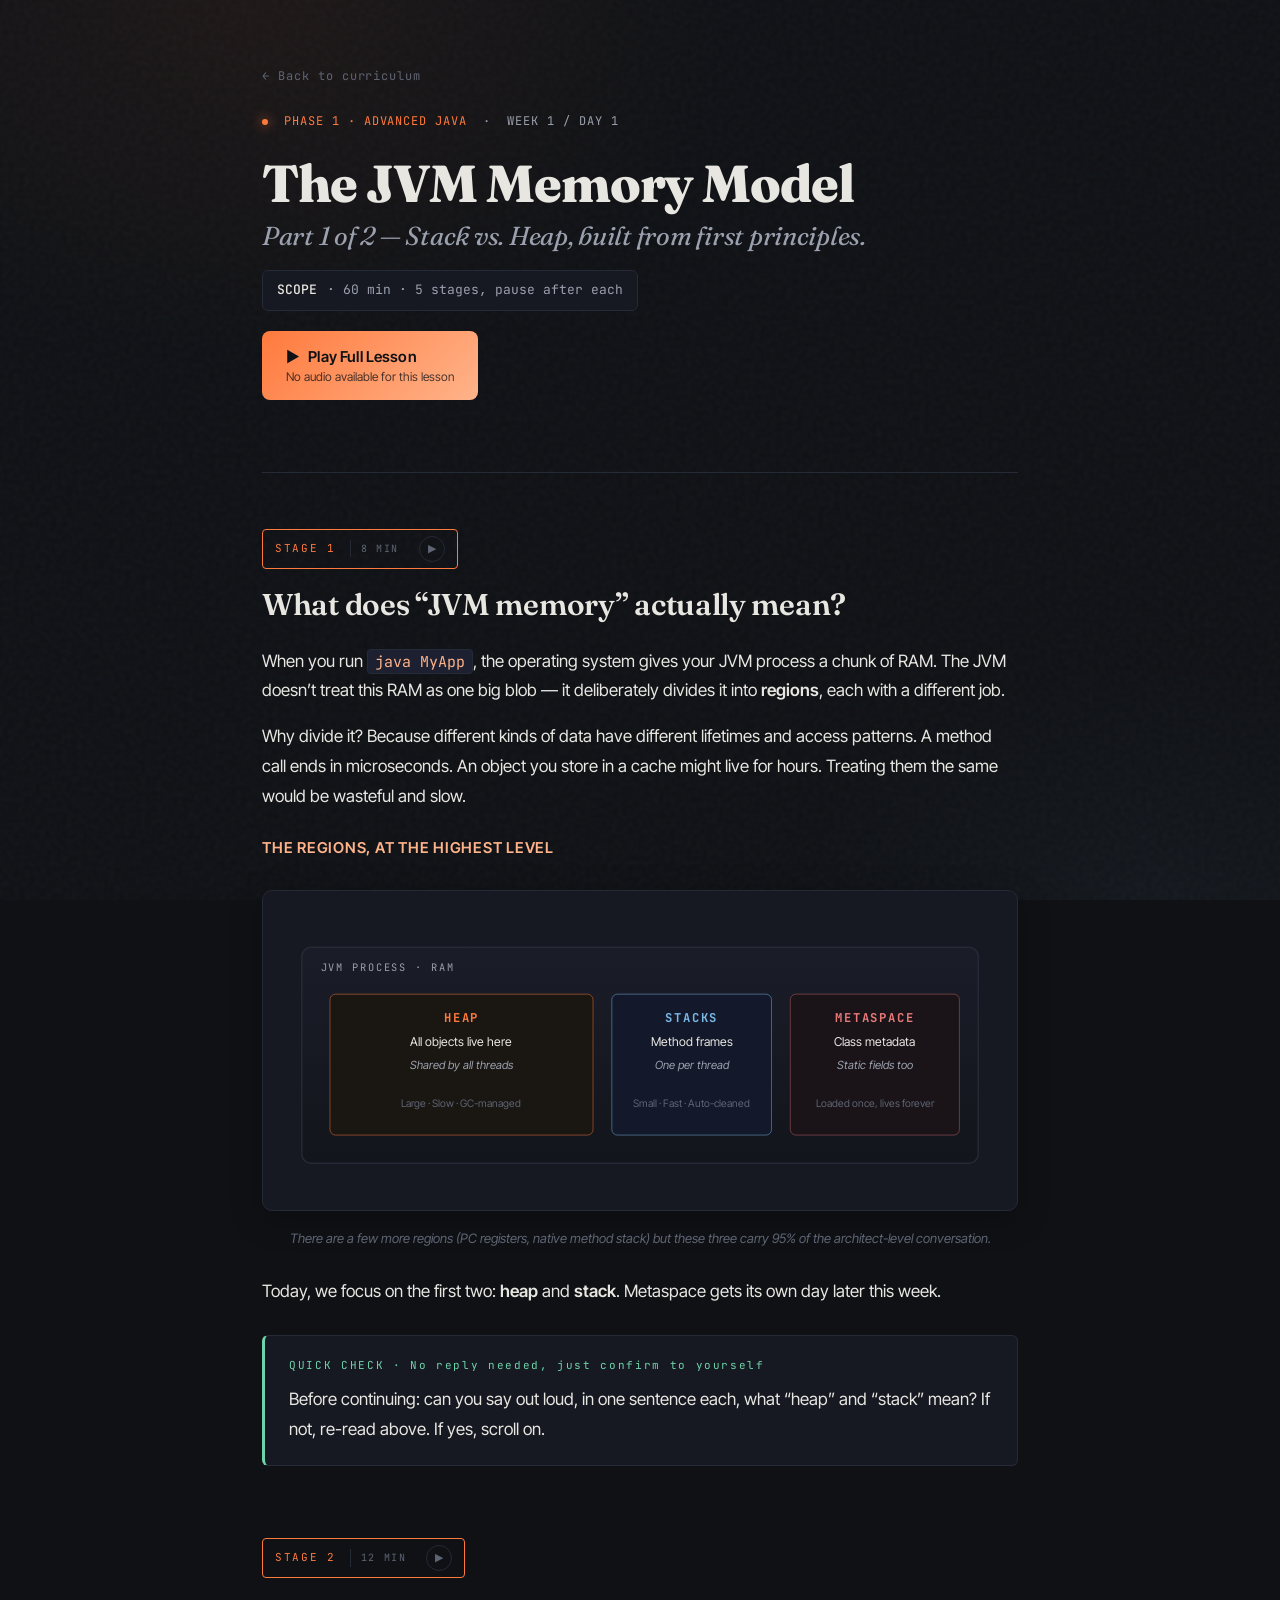
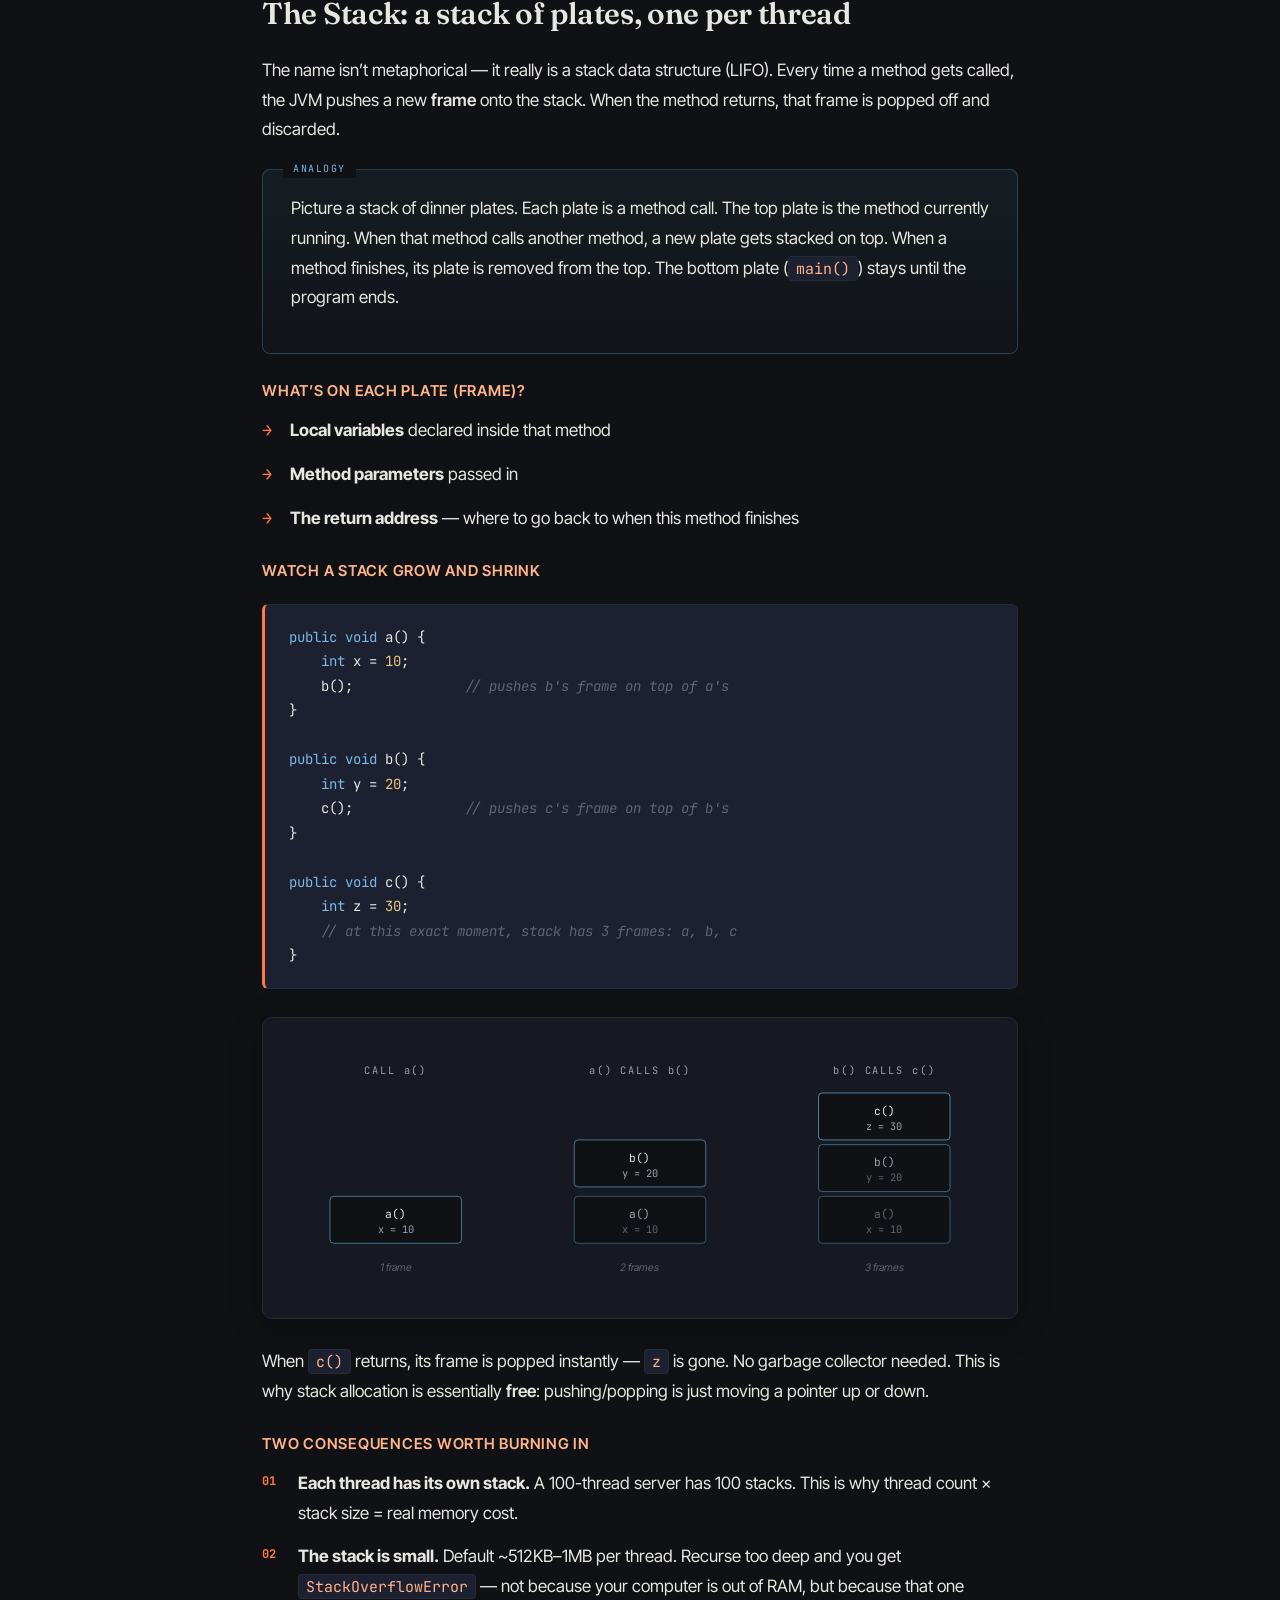
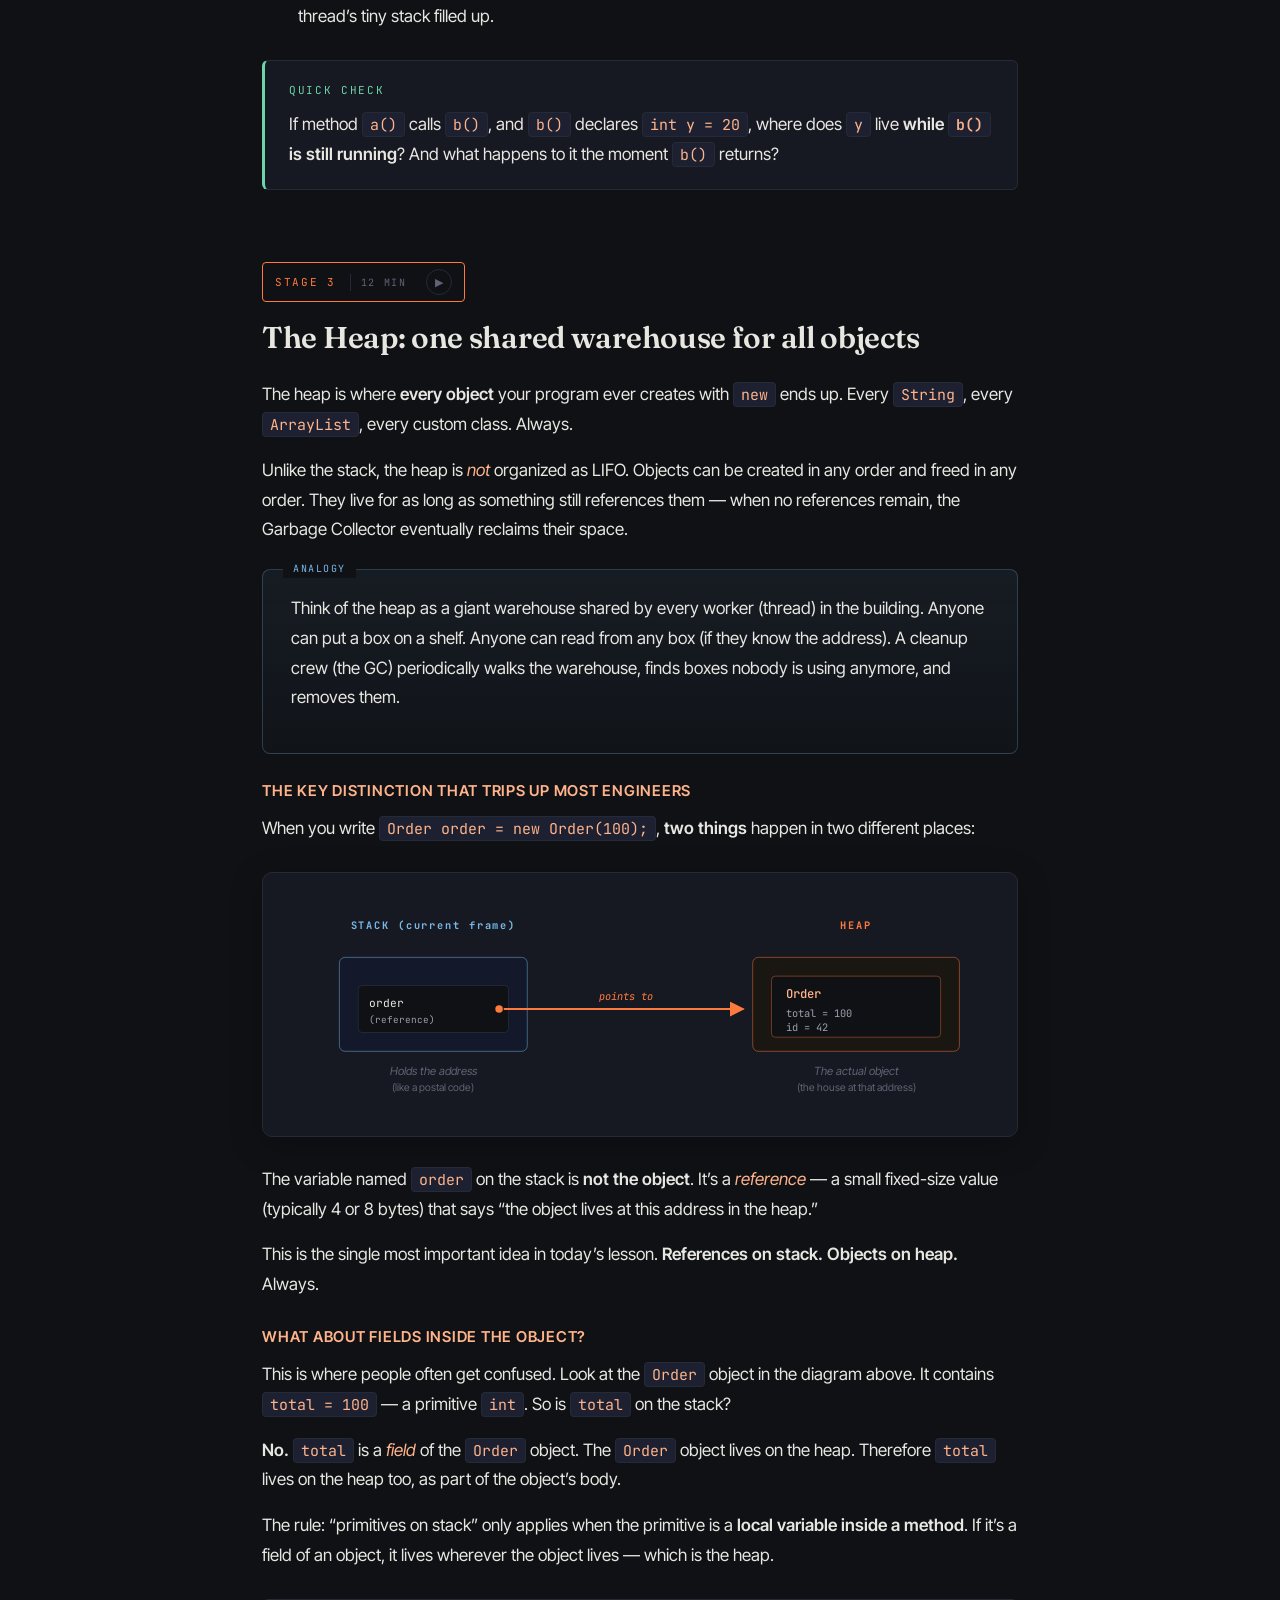
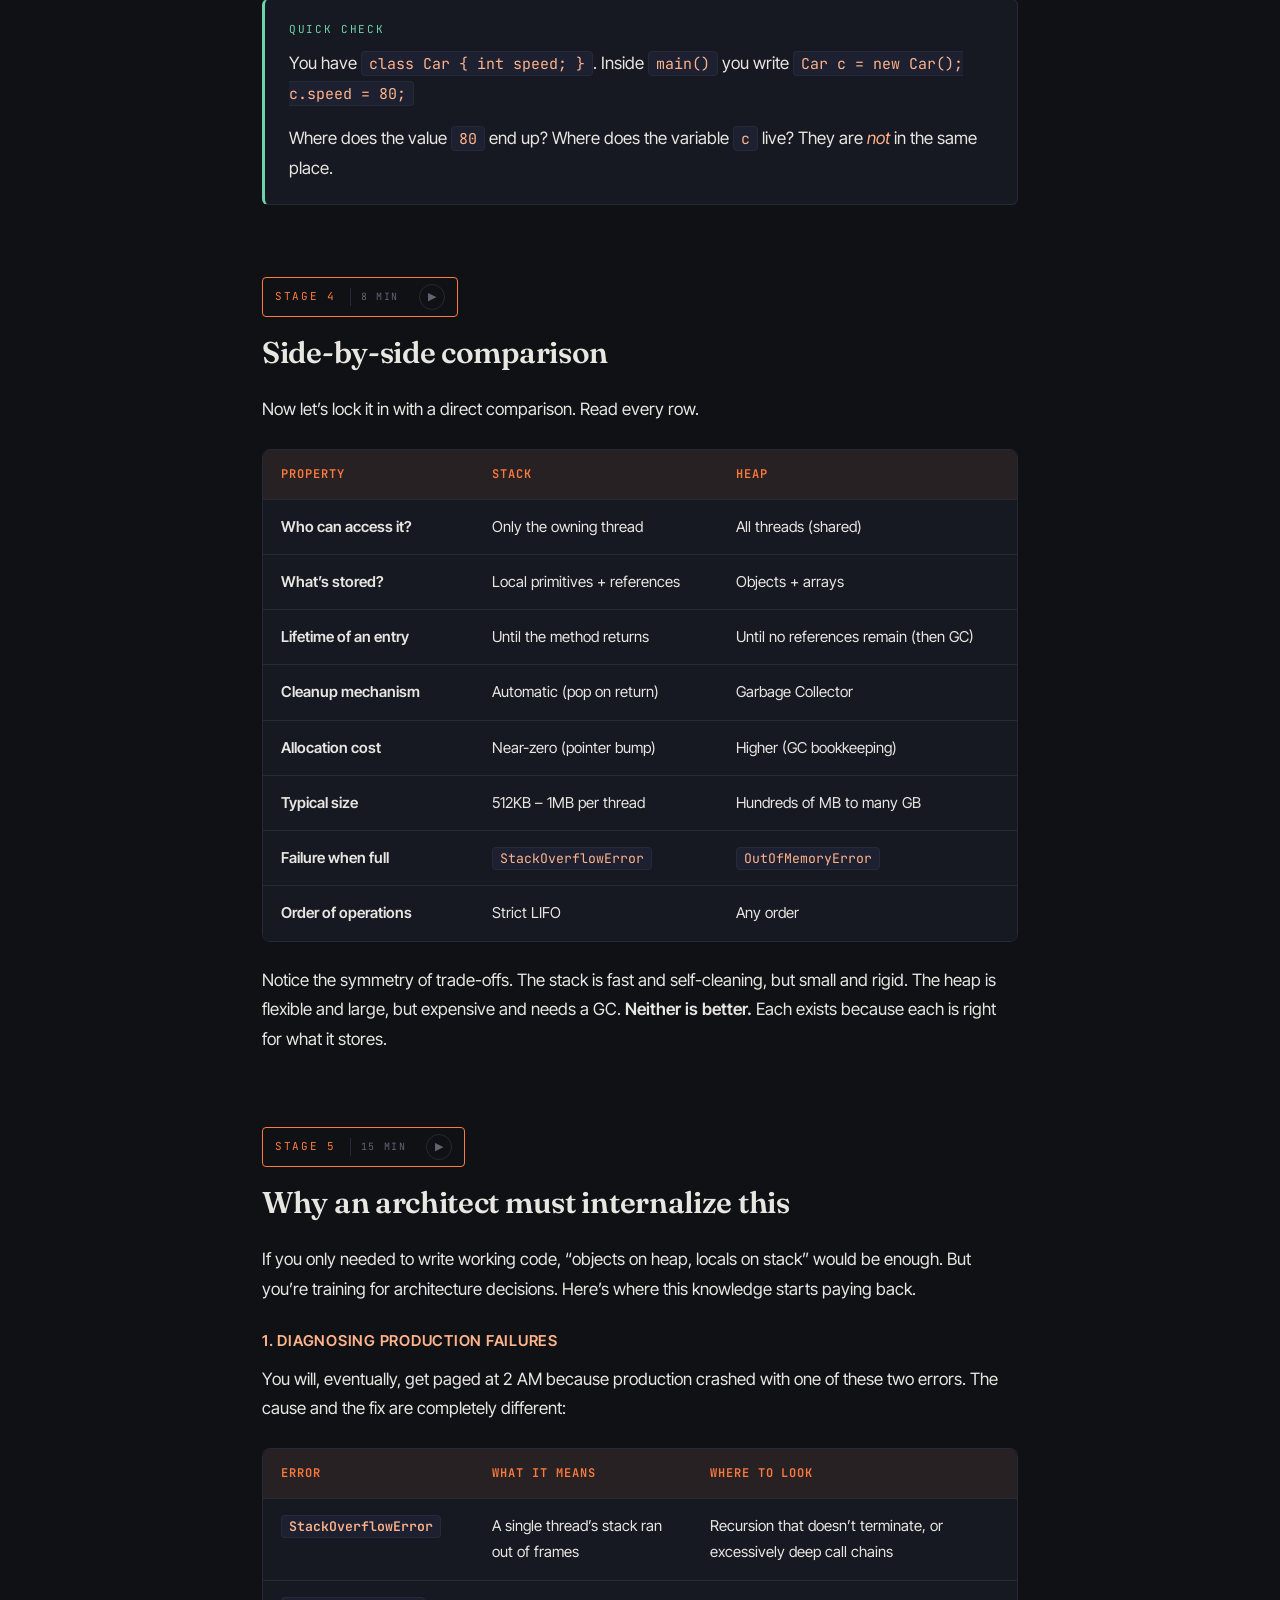
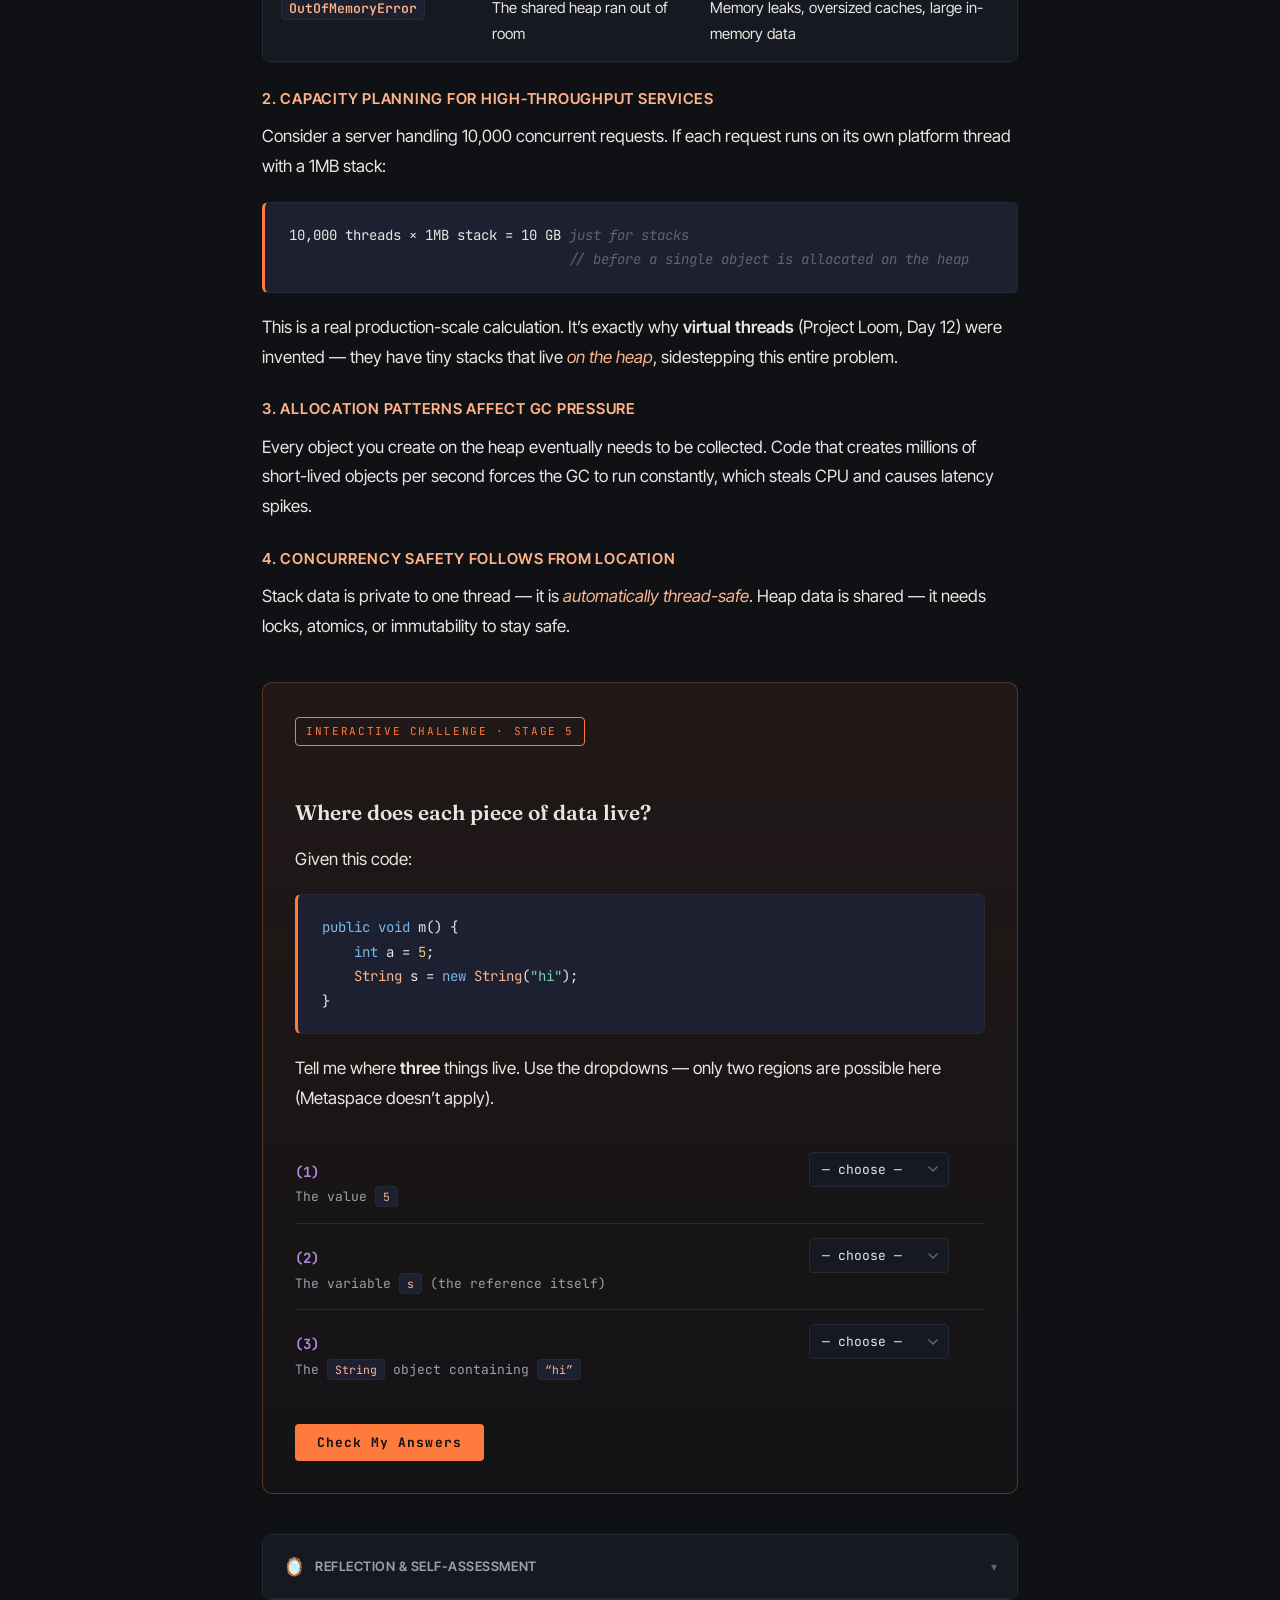
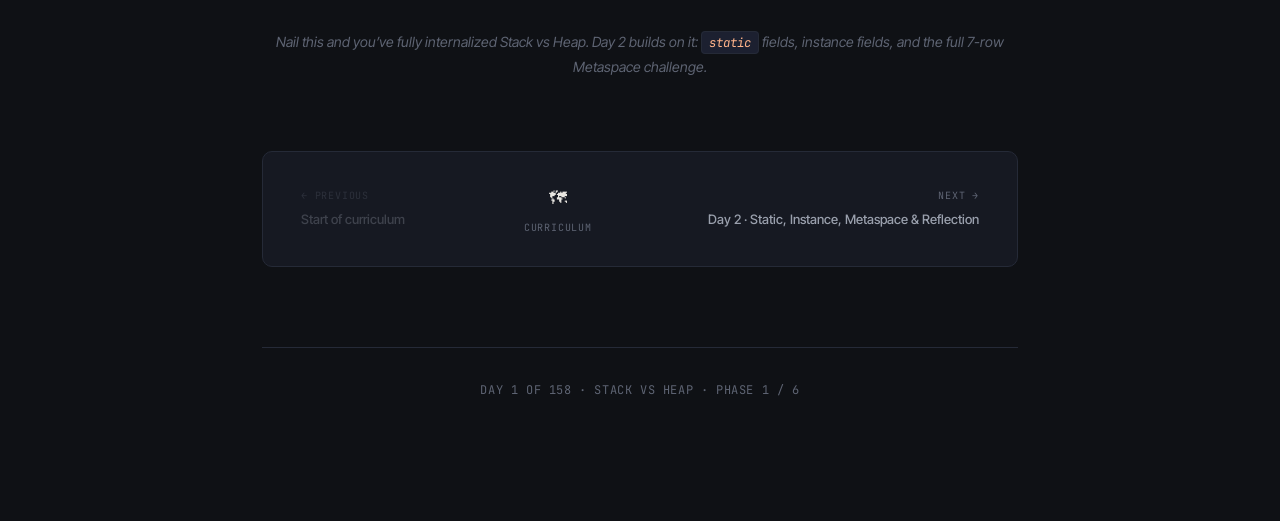
==== commit 4414d721: "feat: add full audio narration player system - assets/audio-player.js: 400-line vanilla JS player wi" ====
--- a/week-01/day-1.html
+++ b/week-01/day-1.html
@@ -8,6 +8,7 @@
 <link rel="preconnect" href="https://fonts.gstatic.com" crossorigin>
 <link href="https://fonts.googleapis.com/css2?family=Fraunces:opsz,wght@9..144,400;9..144,600;9..144,800&family=JetBrains+Mono:wght@400;500;700&family=Inter+Tight:wght@400;500;600&display=swap" rel="stylesheet">
 <link rel="stylesheet" href="../assets/styles.css">
+<link rel="stylesheet" href="../assets/audio-player.css">
 </head>
 <body>
 <div class="grain"></div>
@@ -27,10 +28,11 @@
       <span class="sub">Part 1 of 2 — Stack vs. Heap, built from first principles.</span>
     </h1>
     <div class="scope"><strong>SCOPE</strong> &middot; 60 min &middot; 5 stages, pause after each</div>
+  <div id="play-full-lesson-mount"></div>
   </header>
 
   <!-- STAGE 1 -->
-  <div class="stage">
+  <div class="stage" data-section="1">
     <span class="stage-tag">STAGE 1 <span class="time">8 MIN</span></span>
     <h2>What does &ldquo;JVM memory&rdquo; actually mean?</h2>
 
@@ -78,7 +80,7 @@
   </div>
 
   <!-- STAGE 2 -->
-  <div class="stage">
+  <div class="stage" data-section="2">
     <span class="stage-tag">STAGE 2 <span class="time">12 MIN</span></span>
     <h2>The Stack: a stack of plates, one per thread</h2>
 
@@ -156,7 +158,7 @@
   </div>
 
   <!-- STAGE 3 -->
-  <div class="stage">
+  <div class="stage" data-section="3">
     <span class="stage-tag">STAGE 3 <span class="time">12 MIN</span></span>
     <h2>The Heap: one shared warehouse for all objects</h2>
 
@@ -220,7 +222,7 @@
   </div>
 
   <!-- STAGE 4 -->
-  <div class="stage">
+  <div class="stage" data-section="4">
     <span class="stage-tag">STAGE 4 <span class="time">8 MIN</span></span>
     <h2>Side-by-side comparison</h2>
 
@@ -245,7 +247,7 @@
   </div>
 
   <!-- STAGE 5 — Architect implications + interactive challenge -->
-  <div class="stage">
+  <div class="stage" data-section="5">
     <span class="stage-tag">STAGE 5 <span class="time">15 MIN</span></span>
     <h2>Why an architect must internalize this</h2>
 
@@ -414,6 +416,7 @@
 
 <script src="../data/curriculum.js"></script>
 <script src="../assets/app.js"></script>
+<script src="../assets/audio-player.js"></script>
 <script>
   document.addEventListener('DOMContentLoaded', () => { initReflection('1-1'); });
 </script>
--- a/assets/audio-player.css
+++ b/assets/audio-player.css
@@ -0,0 +1,425 @@
+/* ============================================================
+   Java Architect Track — Audio Player Styles
+   Companion to audio-player.js
+   Design tokens from styles.css: --bg, --bg-elev, --bg-code,
+   --accent, --accent-soft, --green, --line, --ink, --ink-dim,
+   --ink-faint, --red, --yellow, --radius-md, --radius-lg
+   ============================================================ */
+
+/* ── Section play buttons (inline with stage-tag) ─────────── */
+
+.section-play-btn {
+  display: inline-flex;
+  align-items: center;
+  justify-content: center;
+  width: 26px;
+  height: 26px;
+  border-radius: 50%;
+  border: 1px solid var(--accent);
+  background: var(--bg-code);
+  color: var(--accent);
+  font-size: 11px;
+  cursor: pointer;
+  margin-left: 10px;
+  vertical-align: middle;
+  flex-shrink: 0;
+  transition: background 0.18s ease, color 0.18s ease, border-color 0.18s ease, transform 0.15s ease;
+  position: relative;
+  outline: none;
+}
+.section-play-btn:hover:not(:disabled) {
+  background: var(--accent);
+  color: #0f1115;
+  transform: scale(1.08);
+}
+.section-play-btn:focus-visible {
+  box-shadow: 0 0 0 3px rgba(255,122,61,0.3);
+}
+.section-play-btn.is-playing {
+  background: var(--accent);
+  color: #0f1115;
+  border-color: var(--accent);
+  animation: btn-pulse 1.8s ease-in-out infinite;
+}
+.section-play-btn:disabled {
+  border-color: var(--line);
+  color: var(--ink-faint);
+  background: transparent;
+  cursor: not-allowed;
+  transform: none;
+}
+.section-play-btn[title]:disabled:hover::after {
+  content: attr(title);
+  position: absolute;
+  bottom: calc(100% + 6px);
+  left: 50%;
+  transform: translateX(-50%);
+  background: var(--bg-elev);
+  border: 1px solid var(--line);
+  color: var(--ink-dim);
+  font-size: 11px;
+  white-space: nowrap;
+  padding: 4px 8px;
+  border-radius: 4px;
+  pointer-events: none;
+  z-index: 100;
+  font-family: 'Inter Tight', sans-serif;
+}
+
+@keyframes btn-pulse {
+  0%, 100% { box-shadow: 0 0 0 0 rgba(255,122,61,0.5); }
+  50%       { box-shadow: 0 0 0 6px rgba(255,122,61,0); }
+}
+
+/* ── Play Full Lesson button ──────────────────────────────── */
+
+#play-full-lesson-mount {
+  margin: 20px 0 32px;
+}
+
+.play-full-lesson-btn {
+  display: flex;
+  flex-direction: column;
+  gap: 3px;
+  max-width: 480px;
+  padding: 16px 24px;
+  border-radius: var(--radius-md);
+  border: none;
+  cursor: pointer;
+  background: linear-gradient(135deg, var(--accent) 0%, var(--accent-soft) 100%);
+  color: #0f1115;
+  text-align: left;
+  transition: transform 0.18s ease, box-shadow 0.18s ease, opacity 0.18s ease;
+  outline: none;
+}
+.play-full-lesson-btn:hover {
+  transform: translateY(-2px);
+  box-shadow: 0 8px 24px rgba(255,122,61,0.35);
+}
+.play-full-lesson-btn:active {
+  transform: translateY(0);
+}
+.play-full-lesson-btn:focus-visible {
+  box-shadow: 0 0 0 3px rgba(255,122,61,0.4);
+}
+.play-full-lesson-btn.is-playing {
+  animation: lesson-btn-pulse 2.2s ease-in-out infinite;
+}
+.play-full-lesson-btn .pfl-label {
+  font-family: 'Inter Tight', sans-serif;
+  font-size: 15px;
+  font-weight: 600;
+  letter-spacing: 0.01em;
+}
+.play-full-lesson-btn .pfl-sub {
+  font-family: 'Inter Tight', sans-serif;
+  font-size: 12px;
+  opacity: 0.75;
+}
+
+@keyframes lesson-btn-pulse {
+  0%, 100% { box-shadow: 0 0 0 0 rgba(255,122,61,0.45); }
+  50%       { box-shadow: 0 0 0 10px rgba(255,122,61,0); }
+}
+
+/* ── Floating mini audio bar ──────────────────────────────── */
+
+.audio-mini-bar {
+  position: fixed;
+  bottom: 80px;
+  right: 20px;
+  width: 280px;
+  background: var(--bg-elev);
+  backdrop-filter: blur(12px) saturate(160%);
+  -webkit-backdrop-filter: blur(12px) saturate(160%);
+  border: 1px solid var(--line);
+  border-radius: 10px;
+  box-shadow: 0 8px 32px rgba(0,0,0,0.45);
+  z-index: 900;
+  padding: 12px 14px;
+  transform: translateY(120px);
+  opacity: 0;
+  pointer-events: none;
+  transition: transform 0.28s cubic-bezier(0.34,1.4,0.64,1), opacity 0.22s ease;
+  user-select: none;
+}
+.audio-mini-bar.visible {
+  transform: translateY(0);
+  opacity: 1;
+  pointer-events: auto;
+}
+
+/* Top row: now-playing + close */
+.ambar-top {
+  display: flex;
+  align-items: center;
+  justify-content: space-between;
+  margin-bottom: 10px;
+}
+.ambar-now-playing {
+  font-family: 'JetBrains Mono', monospace;
+  font-size: 10px;
+  color: var(--accent);
+  letter-spacing: 0.06em;
+  text-transform: uppercase;
+  white-space: nowrap;
+  overflow: hidden;
+  text-overflow: ellipsis;
+  max-width: 200px;
+}
+.ambar-close {
+  background: none;
+  border: none;
+  color: var(--ink-faint);
+  cursor: pointer;
+  font-size: 14px;
+  padding: 2px 4px;
+  border-radius: 4px;
+  line-height: 1;
+  transition: color 0.15s, background 0.15s;
+  flex-shrink: 0;
+}
+.ambar-close:hover {
+  color: var(--ink);
+  background: var(--line);
+}
+
+/* Progress bar */
+.ambar-progress-wrap {
+  position: relative;
+  height: 4px;
+  background: var(--line);
+  border-radius: 2px;
+  cursor: pointer;
+  margin-bottom: 8px;
+  transition: height 0.15s ease;
+}
+.ambar-progress-wrap:hover {
+  height: 8px;
+  border-radius: 4px;
+}
+.ambar-progress-fill {
+  position: absolute;
+  left: 0;
+  top: 0;
+  height: 100%;
+  background: var(--accent);
+  border-radius: inherit;
+  pointer-events: none;
+  transition: width 0.2s linear;
+}
+.ambar-progress-thumb {
+  position: absolute;
+  top: 50%;
+  transform: translate(-50%, -50%) scale(0);
+  width: 12px;
+  height: 12px;
+  background: var(--accent);
+  border-radius: 50%;
+  pointer-events: none;
+  transition: transform 0.15s ease;
+}
+.ambar-progress-wrap:hover .ambar-progress-thumb {
+  transform: translate(-50%, -50%) scale(1);
+}
+
+/* Controls row */
+.ambar-controls {
+  display: flex;
+  align-items: center;
+  justify-content: space-between;
+  gap: 8px;
+}
+.ambar-time {
+  font-family: 'JetBrains Mono', monospace;
+  font-size: 10px;
+  color: var(--ink-faint);
+  white-space: nowrap;
+}
+.ambar-center {
+  display: flex;
+  align-items: center;
+  gap: 6px;
+}
+.ambar-btn {
+  background: none;
+  border: none;
+  color: var(--ink-dim);
+  cursor: pointer;
+  font-size: 16px;
+  padding: 4px;
+  border-radius: 4px;
+  line-height: 1;
+  transition: color 0.15s, background 0.15s;
+}
+.ambar-btn:hover { color: var(--ink); background: var(--line); }
+.ambar-play-pause {
+  width: 32px;
+  height: 32px;
+  border-radius: 50%;
+  background: var(--accent);
+  color: #0f1115;
+  font-size: 14px;
+  display: inline-flex;
+  align-items: center;
+  justify-content: center;
+  border: none;
+  cursor: pointer;
+  transition: transform 0.15s ease, box-shadow 0.15s ease;
+}
+.ambar-play-pause:hover {
+  transform: scale(1.08);
+  box-shadow: 0 4px 12px rgba(255,122,61,0.4);
+}
+.ambar-speed {
+  font-family: 'JetBrains Mono', monospace;
+  font-size: 10px;
+  padding: 3px 7px;
+  border-radius: 20px;
+  border: 1px solid var(--line);
+  background: transparent;
+  color: var(--ink-dim);
+  cursor: pointer;
+  transition: border-color 0.15s, color 0.15s, background 0.15s;
+  white-space: nowrap;
+}
+.ambar-speed:hover {
+  border-color: var(--accent);
+  color: var(--accent);
+}
+
+/* ── Resume banner ────────────────────────────────────────── */
+
+.resume-banner {
+  position: sticky;
+  top: 0;
+  z-index: 50;
+  margin: 0 0 24px;
+  padding: 14px 20px;
+  border-radius: var(--radius-md);
+  background: var(--bg-elev);
+  border-left: 3px solid var(--green);
+  border: 1px solid var(--line);
+  border-left-width: 3px;
+  border-left-color: var(--green);
+  display: flex;
+  align-items: center;
+  justify-content: space-between;
+  gap: 12px;
+  flex-wrap: wrap;
+  animation: banner-slide-in 0.3s ease;
+}
+.resume-banner-text {
+  font-size: 13px;
+  color: var(--ink-dim);
+  font-family: 'Inter Tight', sans-serif;
+}
+.resume-banner-text strong { color: var(--ink); }
+.resume-banner-btns {
+  display: flex;
+  gap: 8px;
+  flex-shrink: 0;
+}
+.resume-btn-primary {
+  padding: 6px 14px;
+  border-radius: 6px;
+  border: none;
+  background: var(--accent);
+  color: #0f1115;
+  font-size: 12px;
+  font-weight: 600;
+  cursor: pointer;
+  font-family: 'Inter Tight', sans-serif;
+  transition: opacity 0.15s;
+}
+.resume-btn-primary:hover { opacity: 0.85; }
+.resume-btn-secondary {
+  padding: 6px 14px;
+  border-radius: 6px;
+  border: 1px solid var(--line);
+  background: transparent;
+  color: var(--ink-dim);
+  font-size: 12px;
+  cursor: pointer;
+  font-family: 'Inter Tight', sans-serif;
+  transition: border-color 0.15s, color 0.15s;
+}
+.resume-btn-secondary:hover { border-color: var(--ink-dim); color: var(--ink); }
+.resume-banner-dismiss {
+  background: none;
+  border: none;
+  color: var(--ink-faint);
+  font-size: 14px;
+  cursor: pointer;
+  padding: 2px;
+  flex-shrink: 0;
+}
+
+@keyframes banner-slide-in {
+  from { opacity: 0; transform: translateY(-8px); }
+  to   { opacity: 1; transform: translateY(0); }
+}
+
+/* ── Toast notifications ──────────────────────────────────── */
+
+.audio-toast {
+  position: fixed;
+  bottom: 100px;
+  right: 20px;
+  background: var(--bg-elev);
+  border: 1px solid var(--line);
+  border-radius: var(--radius-md);
+  padding: 10px 16px;
+  font-family: 'Inter Tight', sans-serif;
+  font-size: 13px;
+  color: var(--ink-dim);
+  box-shadow: 0 4px 16px rgba(0,0,0,0.3);
+  z-index: 950;
+  max-width: 240px;
+  animation: toast-in 0.25s ease;
+  pointer-events: none;
+}
+.audio-toast.toast-exit {
+  animation: toast-out 0.3s ease forwards;
+}
+
+@keyframes toast-in {
+  from { opacity: 0; transform: translateX(20px); }
+  to   { opacity: 1; transform: translateX(0); }
+}
+@keyframes toast-out {
+  from { opacity: 1; transform: translateX(0); }
+  to   { opacity: 0; transform: translateX(20px); }
+}
+
+/* ── 🎧 Audio available badge on landing page cards ─────── */
+
+.day-audio-badge {
+  font-size: 12px;
+  margin-left: 4px;
+  opacity: 0.8;
+}
+
+/* ── Mobile overrides (<600px) ───────────────────────────── */
+
+@media (max-width: 600px) {
+  .audio-mini-bar {
+    bottom: 70px;
+    left: 12px;
+    right: 12px;
+    width: auto;
+  }
+  .audio-toast {
+    right: 12px;
+    left: 12px;
+    max-width: none;
+    bottom: 80px;
+  }
+  .play-full-lesson-btn {
+    max-width: 100%;
+  }
+  .resume-banner {
+    flex-direction: column;
+    align-items: flex-start;
+  }
+}
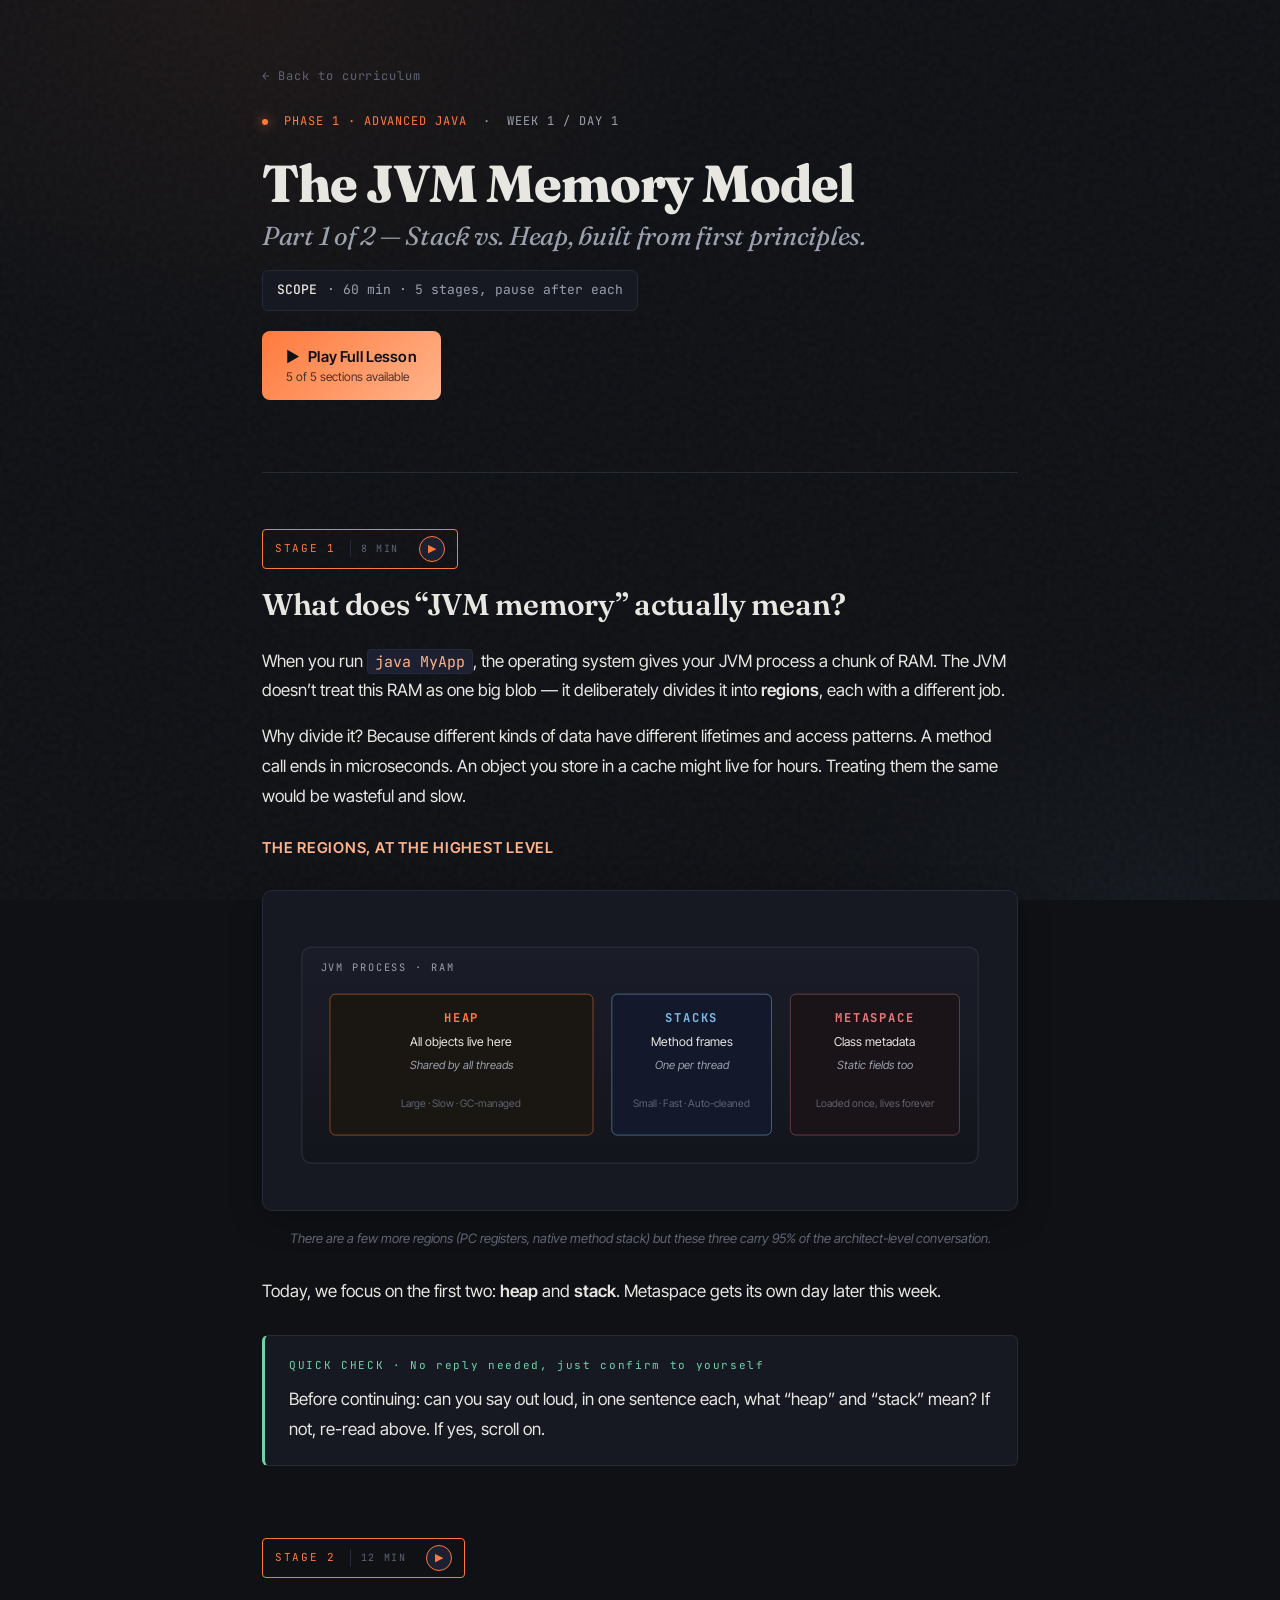
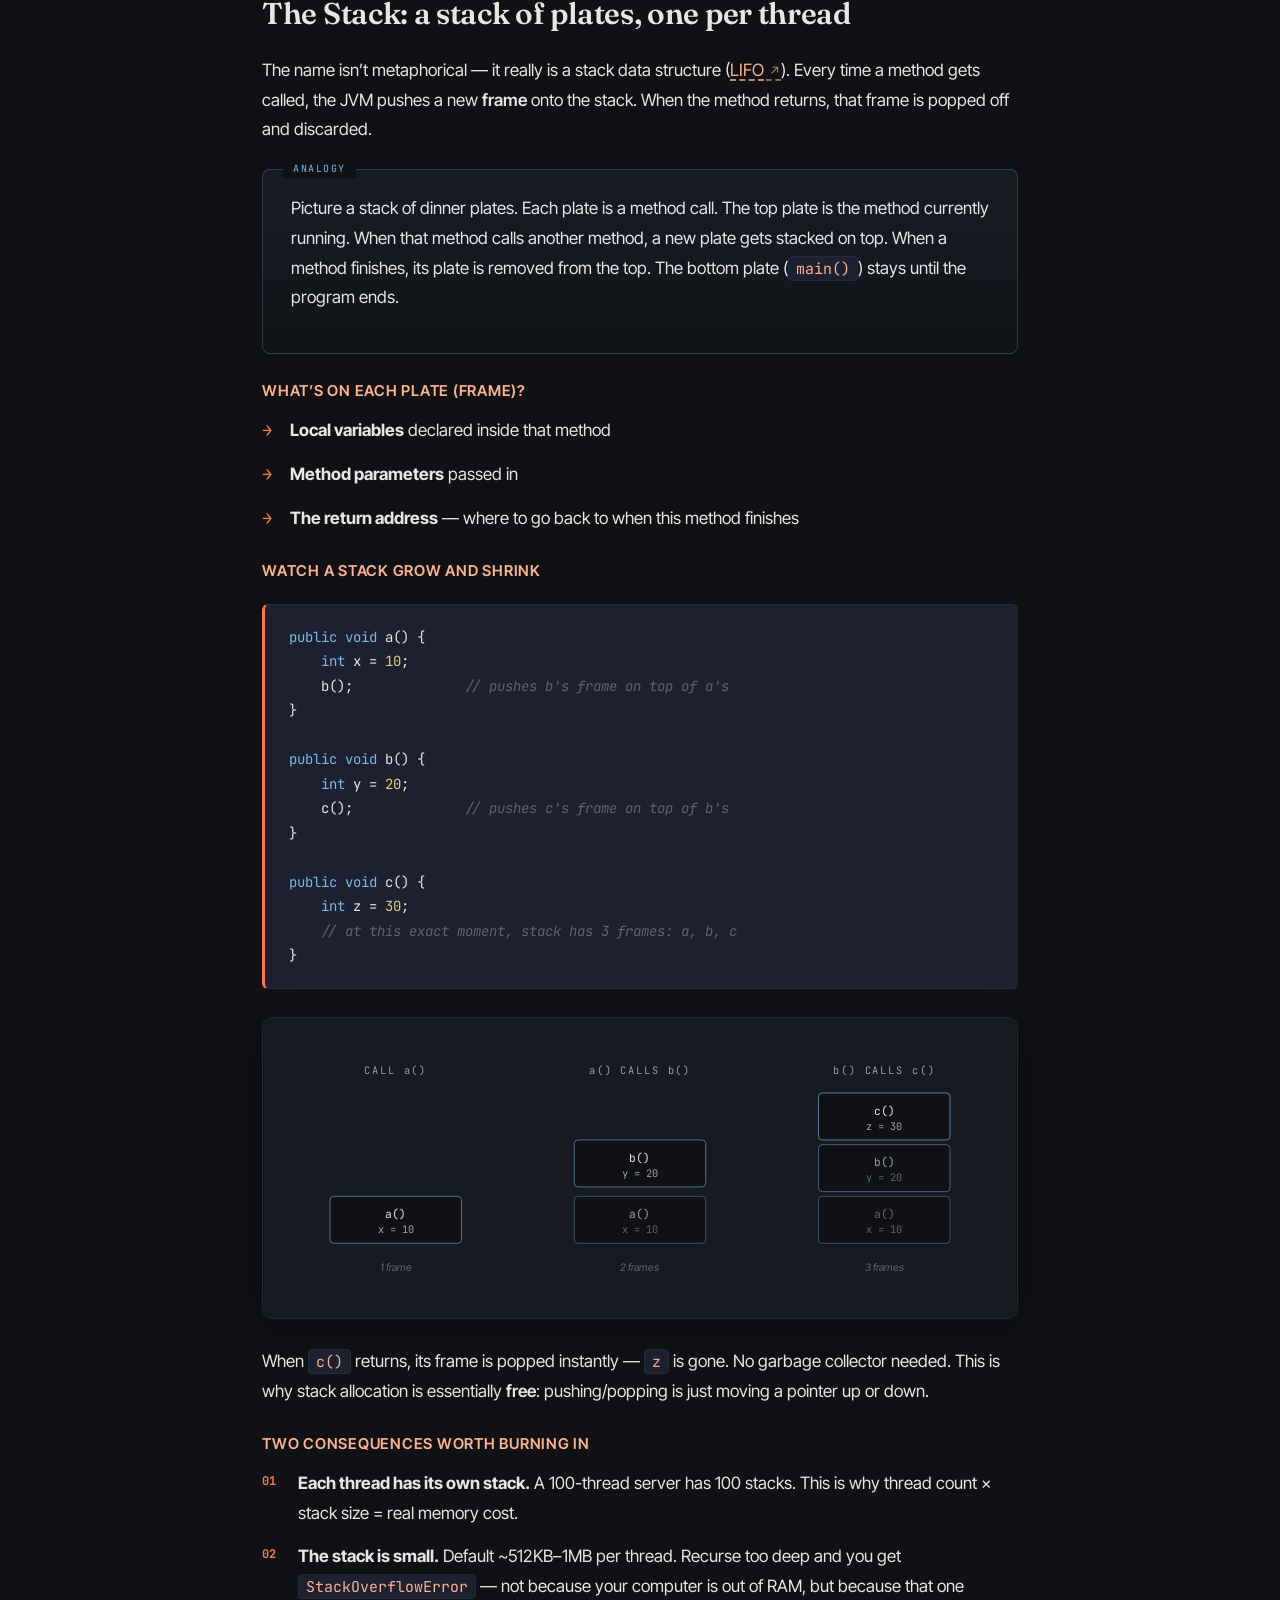
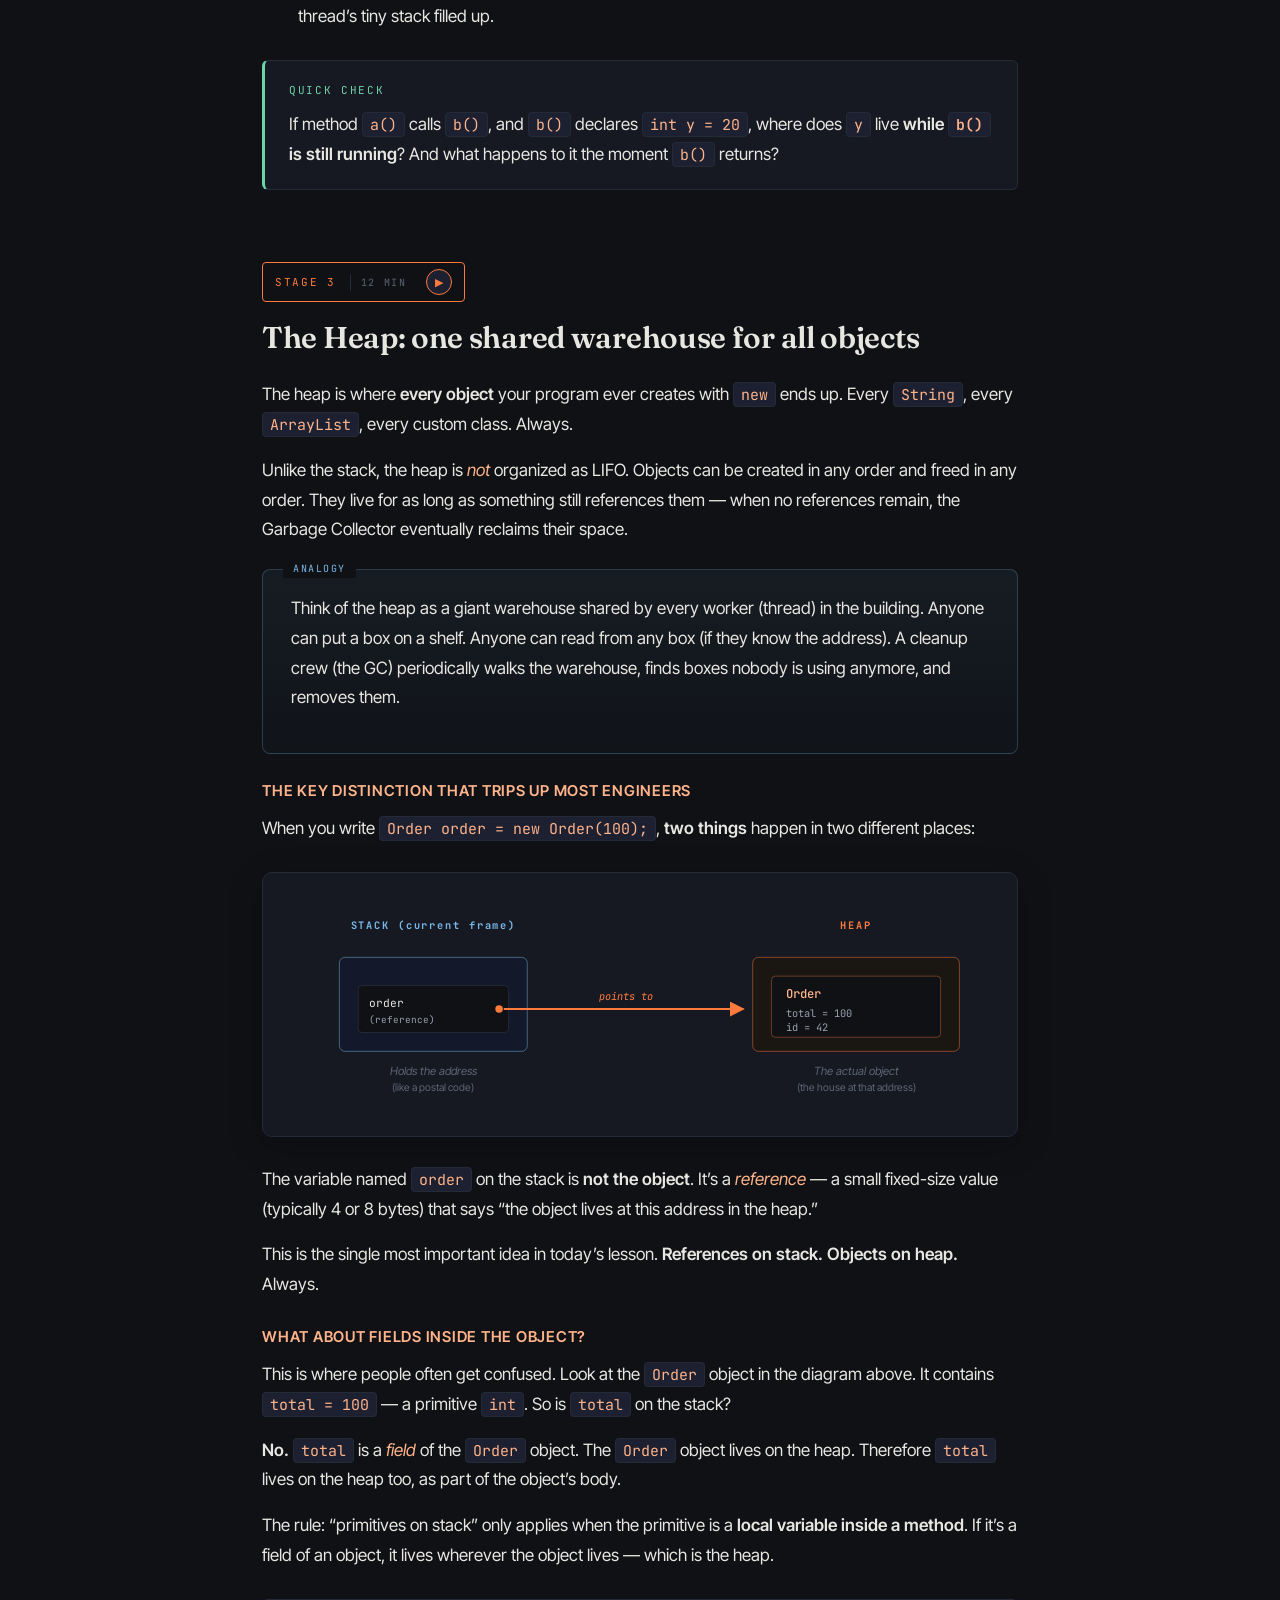
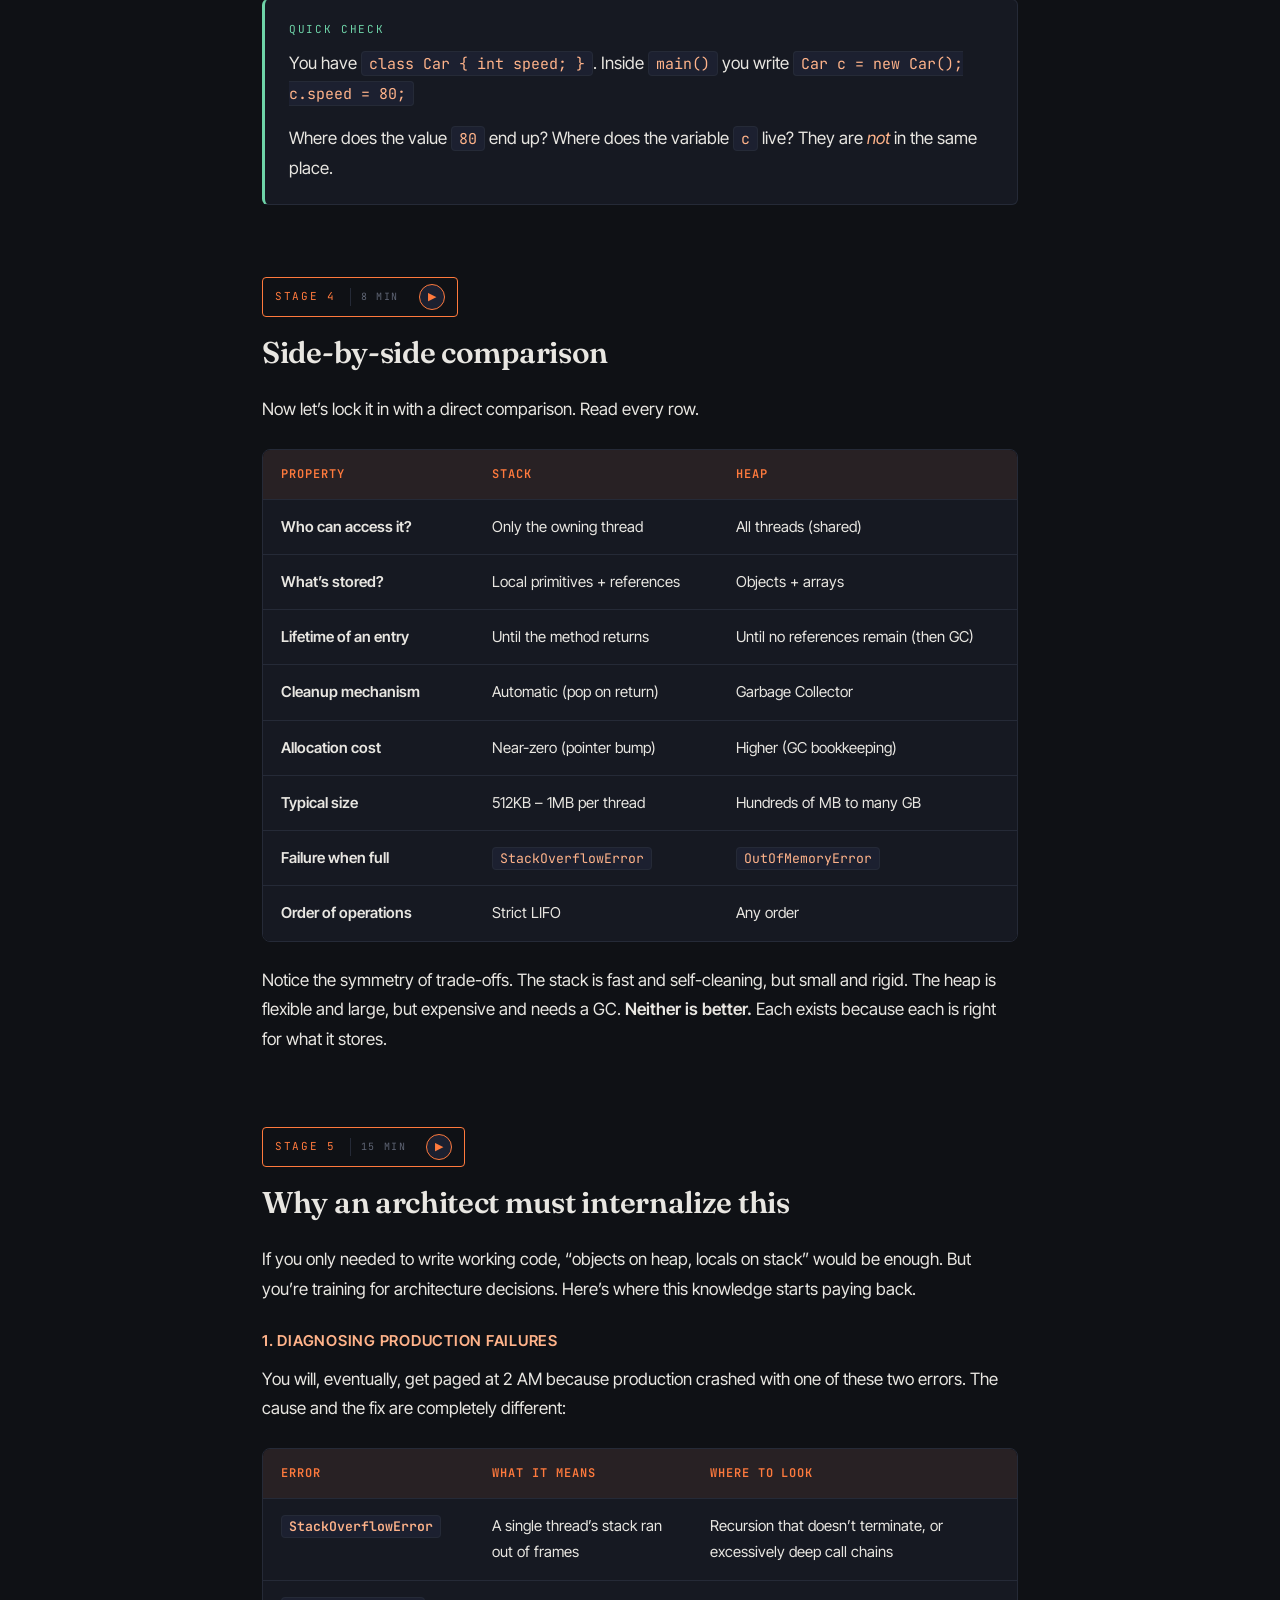
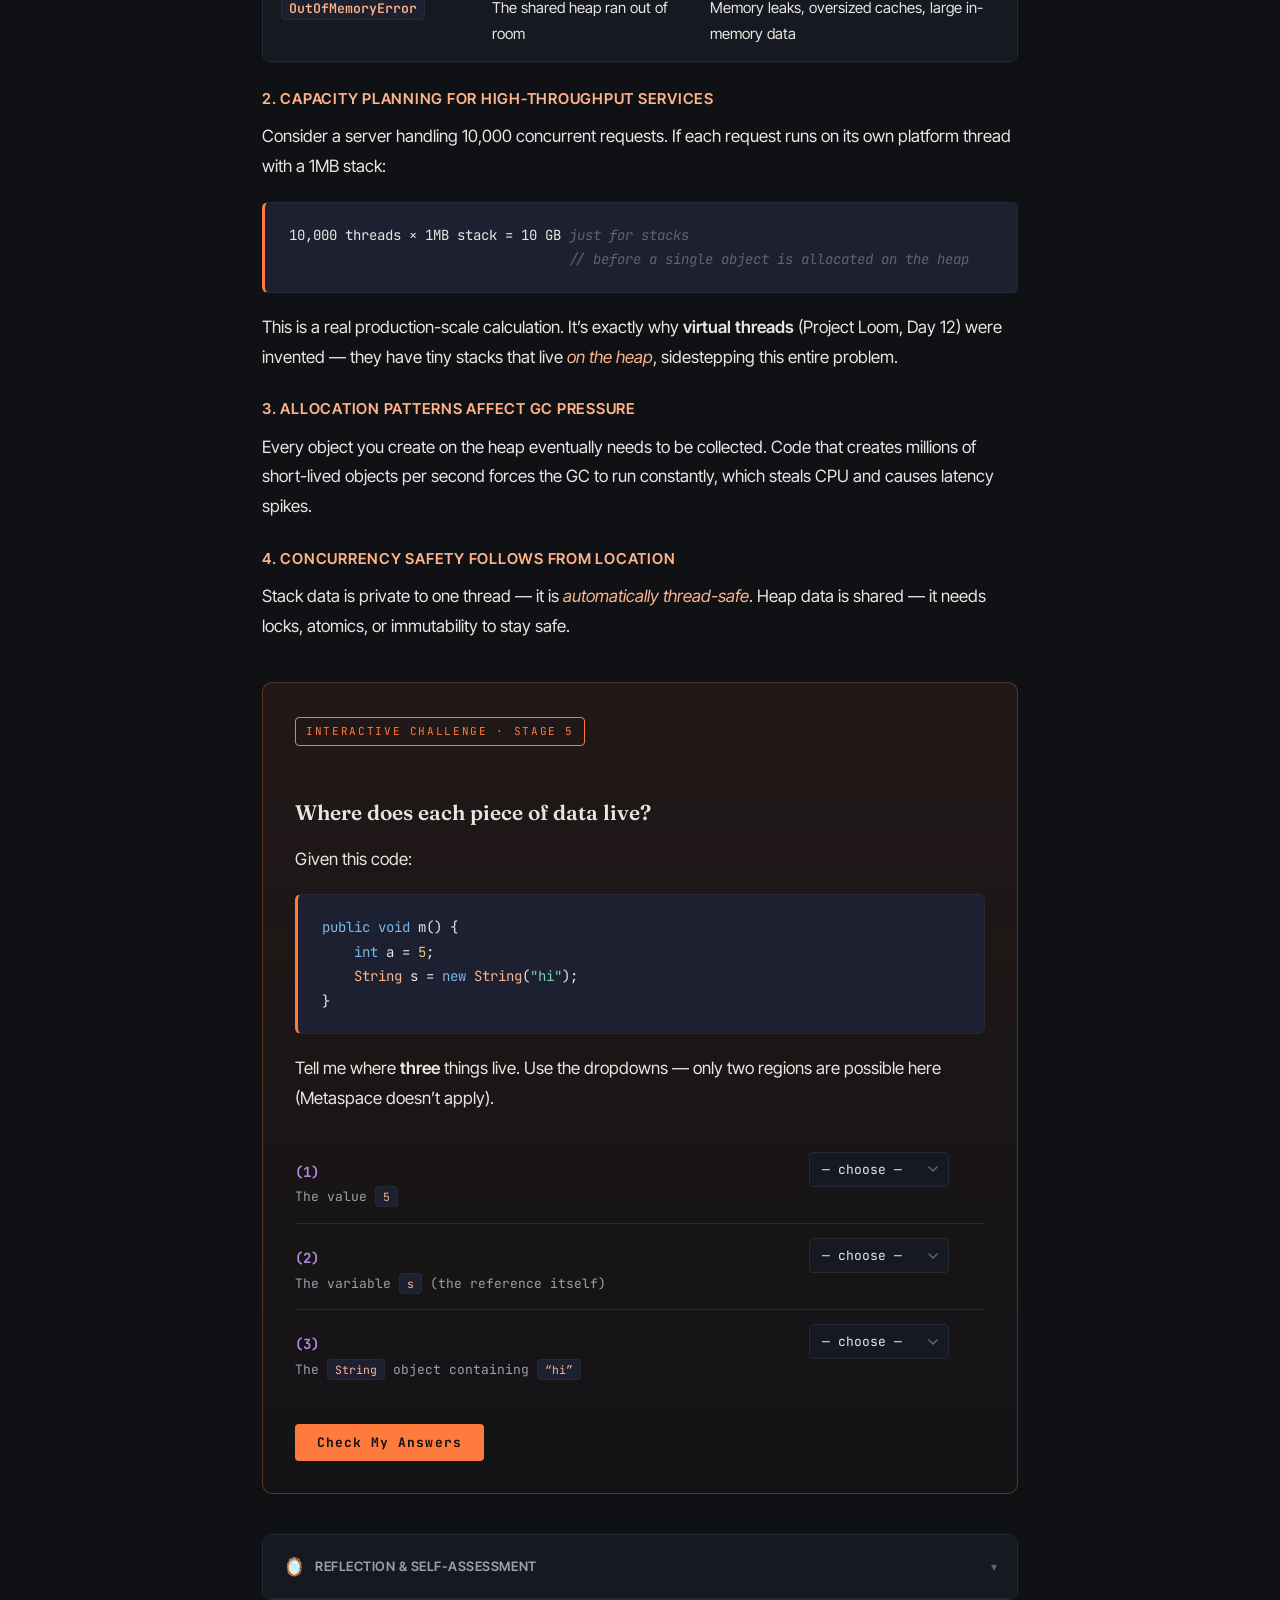
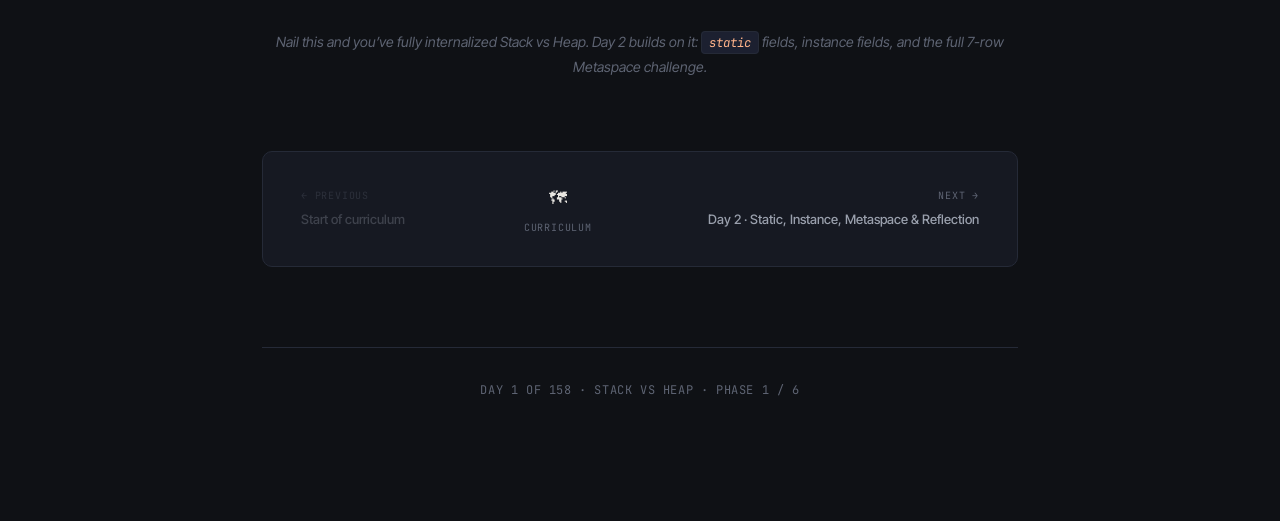
==== commit f9644fe5: "feat: add glossary link system with hover tooltips Files: - data/glossary.js: 25 term entries across" ====
--- a/week-01/day-1.html
+++ b/week-01/day-1.html
@@ -9,6 +9,7 @@
 <link href="https://fonts.googleapis.com/css2?family=Fraunces:opsz,wght@9..144,400;9..144,600;9..144,800&family=JetBrains+Mono:wght@400;500;700&family=Inter+Tight:wght@400;500;600&display=swap" rel="stylesheet">
 <link rel="stylesheet" href="../assets/styles.css">
 <link rel="stylesheet" href="../assets/audio-player.css">
+<link rel="stylesheet" href="../assets/glossary.css">
 </head>
 <body>
 <div class="grain"></div>
@@ -84,7 +85,7 @@
     <span class="stage-tag">STAGE 2 <span class="time">12 MIN</span></span>
     <h2>The Stack: a stack of plates, one per thread</h2>
 
-    <p>The name isn&rsquo;t metaphorical &mdash; it really is a stack data structure (LIFO). Every time a method gets called, the JVM pushes a new <strong>frame</strong> onto the stack. When the method returns, that frame is popped off and discarded.</p>
+    <p>The name isn&rsquo;t metaphorical &mdash; it really is a stack data structure (<span data-term="lifo">LIFO</span>). Every time a method gets called, the JVM pushes a new <strong>frame</strong> onto the stack. When the method returns, that frame is popped off and discarded.</p>
 
     <div class="analogy">
       <p>Picture a stack of dinner plates. Each plate is a method call. The top plate is the method currently running. When that method calls another method, a new plate gets stacked on top. When a method finishes, its plate is removed from the top. The bottom plate (<code>main()</code>) stays until the program ends.</p>
@@ -417,6 +418,8 @@
 <script src="../data/curriculum.js"></script>
 <script src="../assets/app.js"></script>
 <script src="../assets/audio-player.js"></script>
+<script src="../data/glossary.js"></script>
+<script src="../assets/glossary.js"></script>
 <script>
   document.addEventListener('DOMContentLoaded', () => { initReflection('1-1'); });
 </script>
--- a/assets/glossary.css
+++ b/assets/glossary.css
@@ -0,0 +1,91 @@
+/* ============================================================
+   Java Architect Track — Glossary Link Styles
+   Companion to assets/glossary.js
+   ============================================================ */
+
+/* ── Term links ─────────────────────────────────────────── */
+
+.learn-more-link {
+  color: var(--accent-soft);
+  text-decoration: underline dashed;
+  text-underline-offset: 4px;
+  cursor: pointer;
+  transition: color 0.15s ease;
+}
+
+.learn-more-link::after {
+  content: " ↗";
+  font-size: 0.75em;
+  opacity: 0.7;
+  margin-left: 2px;
+}
+
+.learn-more-link:hover {
+  color: var(--accent);
+  text-decoration: underline solid;
+  text-underline-offset: 4px;
+}
+
+/* ── Tooltip ────────────────────────────────────────────── */
+
+.glossary-tooltip {
+  position: fixed;
+  background: var(--bg-elev);
+  border: 1px solid var(--line);
+  border-radius: 6px;
+  padding: 10px 14px;
+  max-width: 280px;
+  font-size: 13px;
+  font-family: 'Inter Tight', sans-serif;
+  color: var(--ink-dim);
+  box-shadow: 0 4px 20px rgba(0, 0, 0, 0.3);
+  z-index: 1100;
+  pointer-events: none;
+  opacity: 0;
+  transform: translateY(4px);
+  transition: opacity 0.15s ease, transform 0.15s ease;
+  line-height: 1.5;
+}
+
+.glossary-tooltip.visible {
+  opacity: 1;
+  transform: translateY(0);
+}
+
+.glossary-tooltip-type {
+  display: inline-block;
+  font-size: 10px;
+  font-family: 'JetBrains Mono', monospace;
+  font-weight: 700;
+  letter-spacing: 0.06em;
+  text-transform: uppercase;
+  padding: 2px 6px;
+  border-radius: 3px;
+  margin-bottom: 6px;
+}
+
+/* Type badge colours */
+.glossary-tooltip-type.type-wikipedia { background: rgba(100,140,240,0.15); color: #7ab8e8; }
+.glossary-tooltip-type.type-docs      { background: rgba(110,211,168,0.15); color: #6ed3a8; }
+.glossary-tooltip-type.type-article   { background: rgba(255,122,61,0.15);  color: #ff7a3d; }
+.glossary-tooltip-type.type-video     { background: rgba(232,122,122,0.15); color: #e87a7a; }
+.glossary-tooltip-type.type-paper     { background: rgba(177,138,224,0.15); color: #b18ae0; }
+.glossary-tooltip-type.type-book      { background: rgba(232,200,122,0.15); color: #e8c87a; }
+
+.glossary-tooltip-desc {
+  display: block;
+  margin-bottom: 4px;
+}
+
+.glossary-tooltip-cta {
+  font-size: 11px;
+  color: var(--ink-faint);
+  font-style: italic;
+}
+
+/* ── Mobile: no hover — tap shows a brief flash ─────────── */
+@media (max-width: 640px) {
+  .glossary-tooltip {
+    max-width: calc(100vw - 32px);
+  }
+}
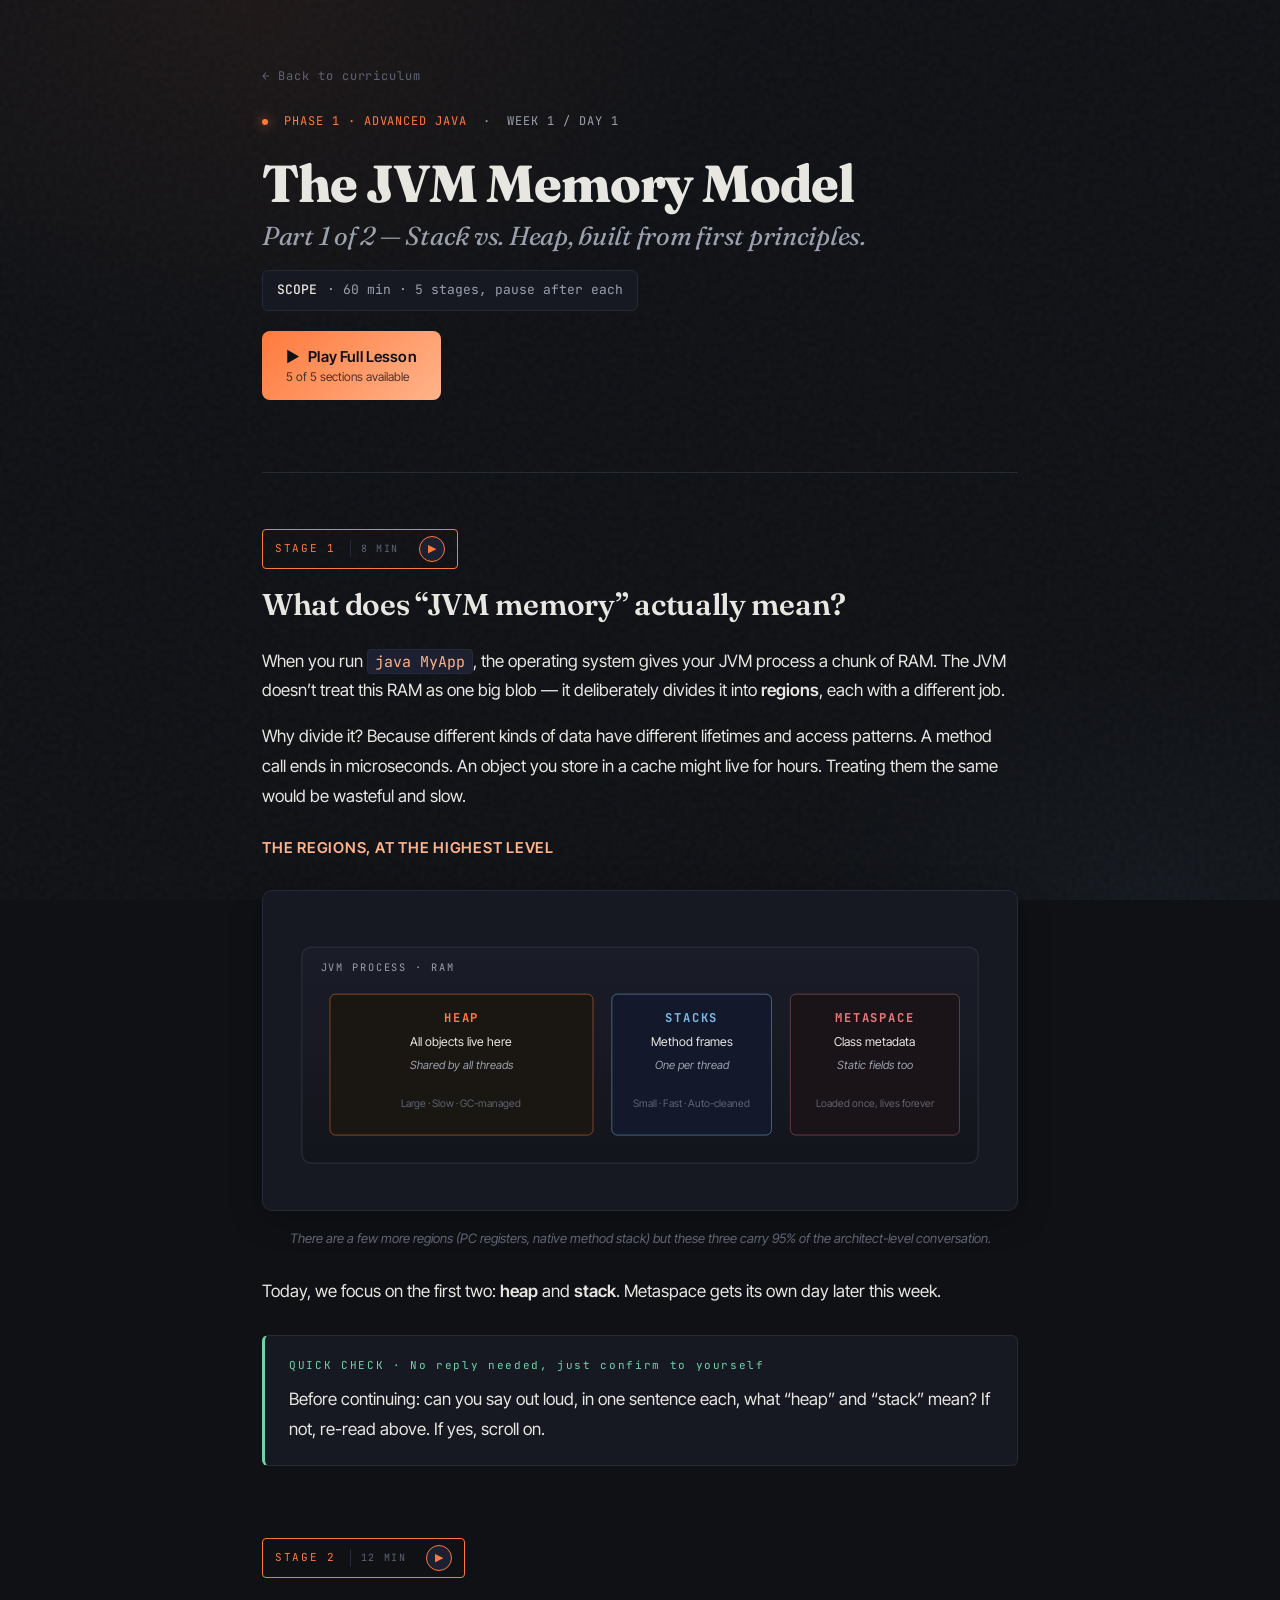
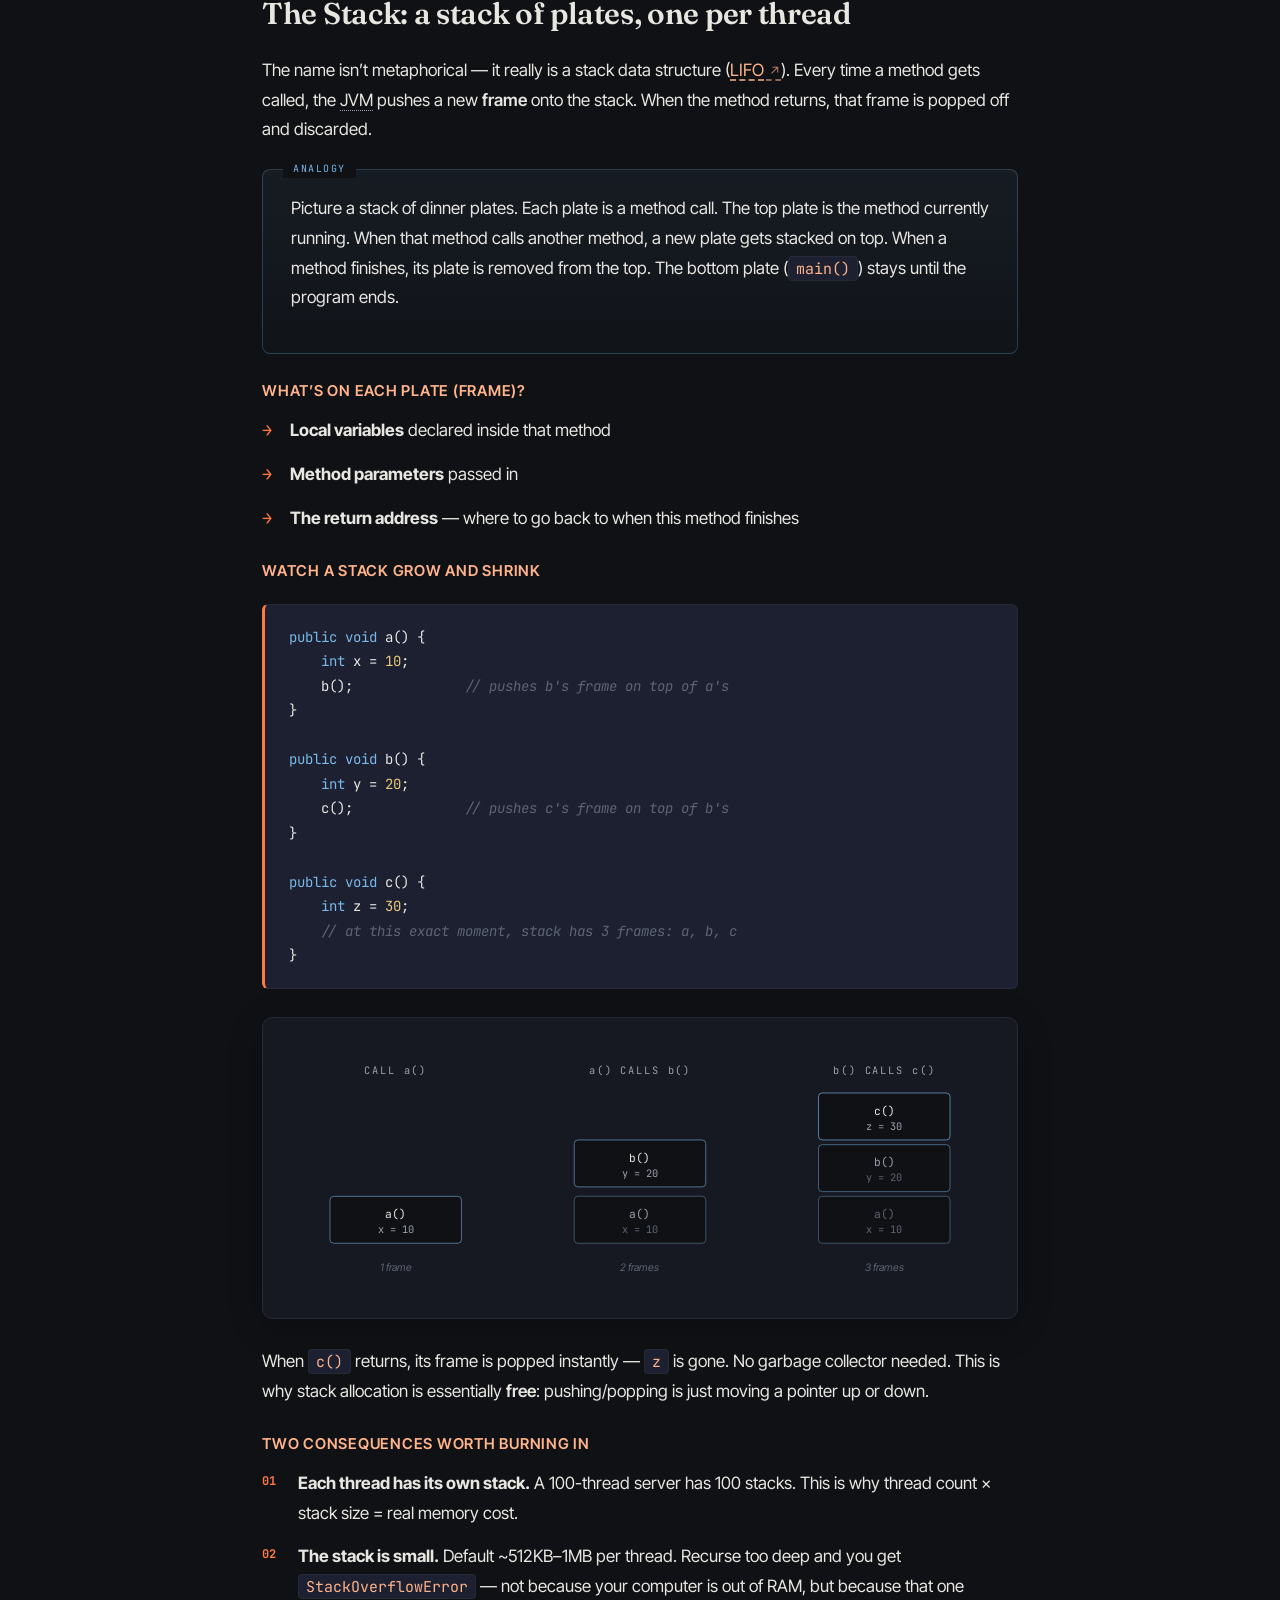
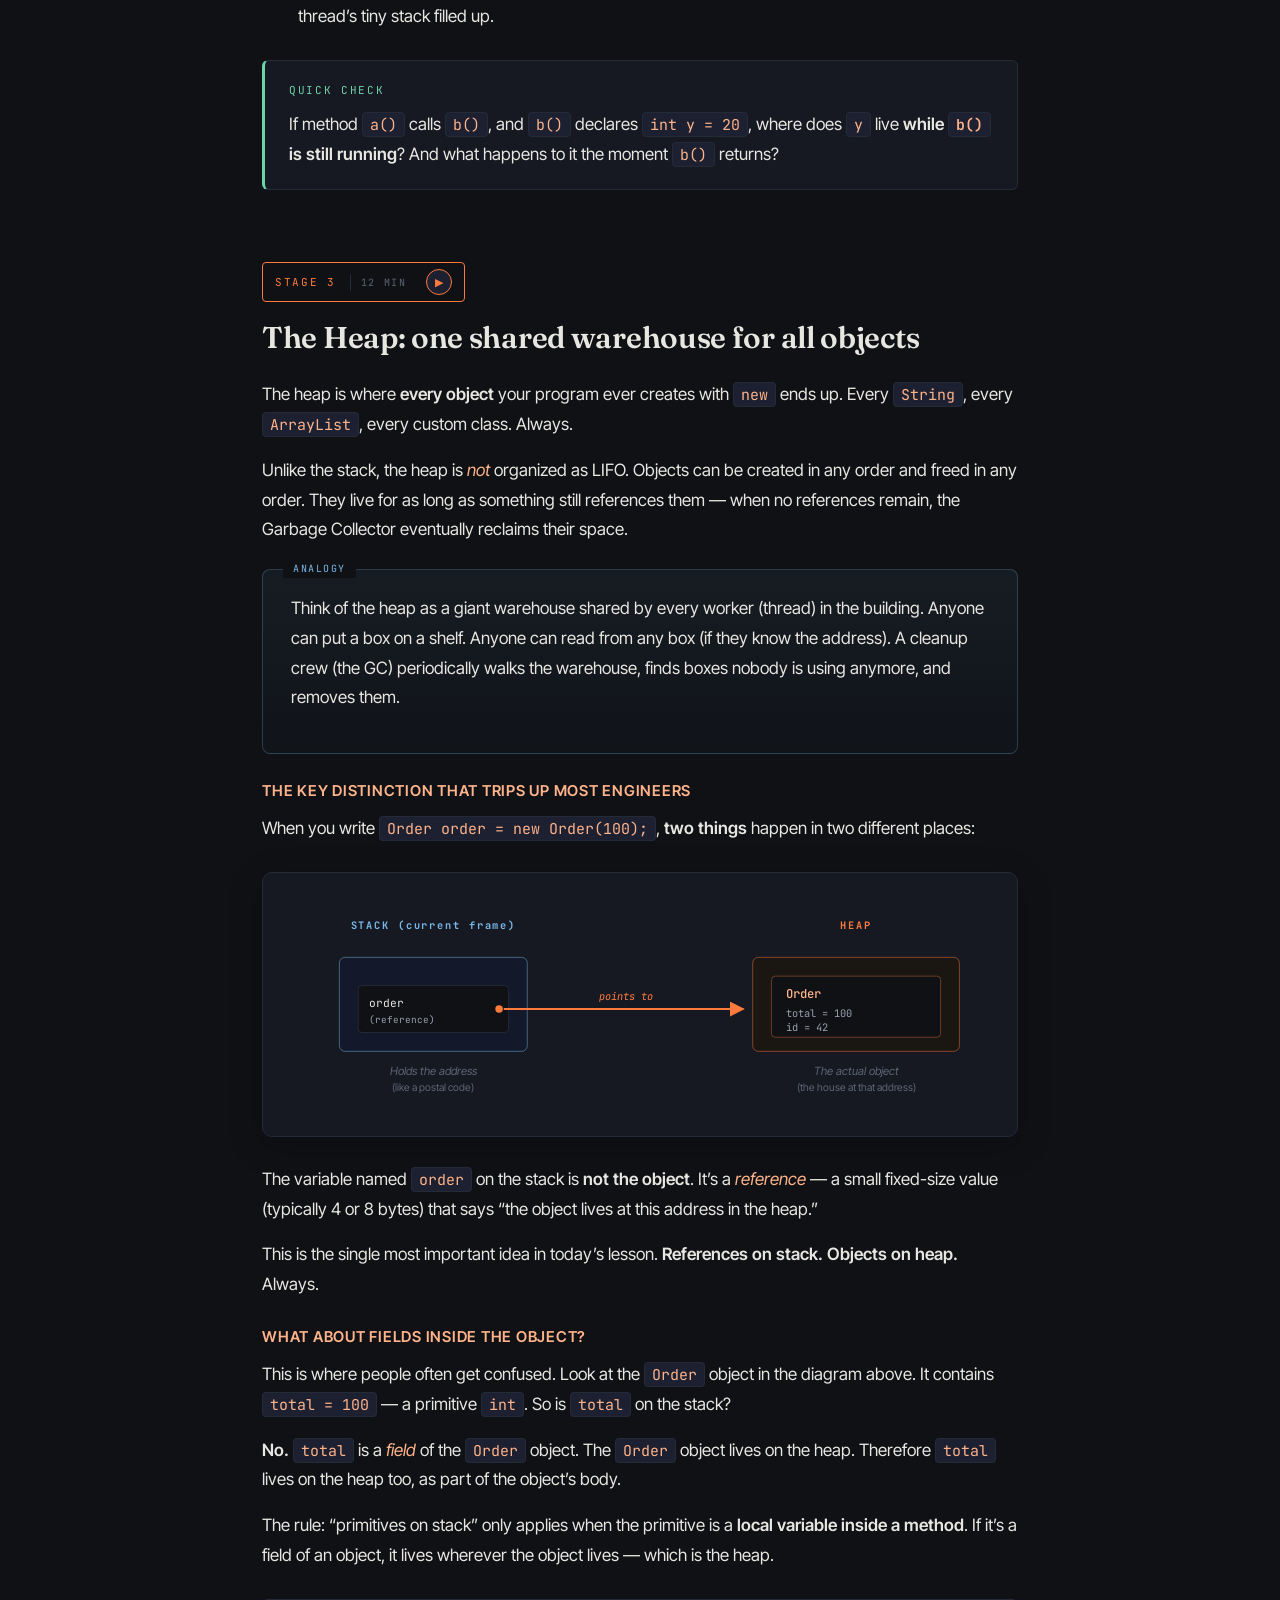
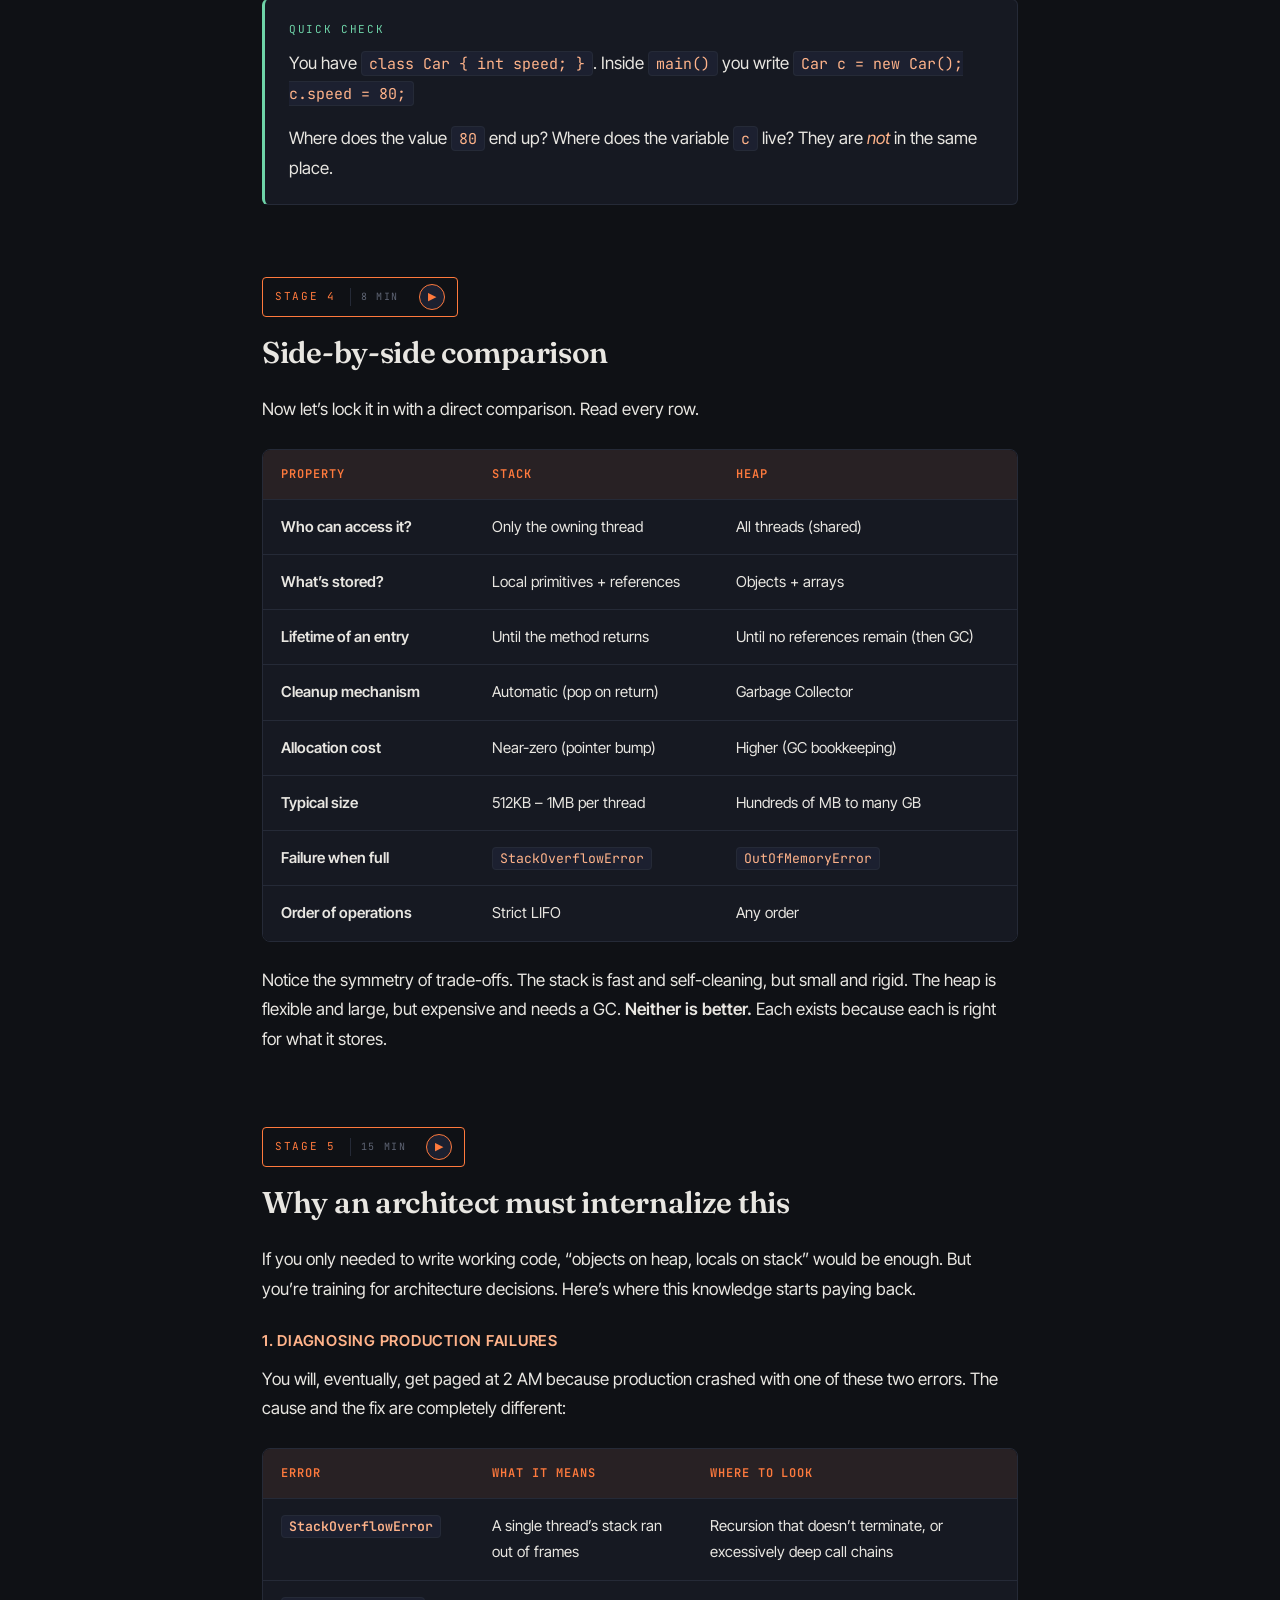
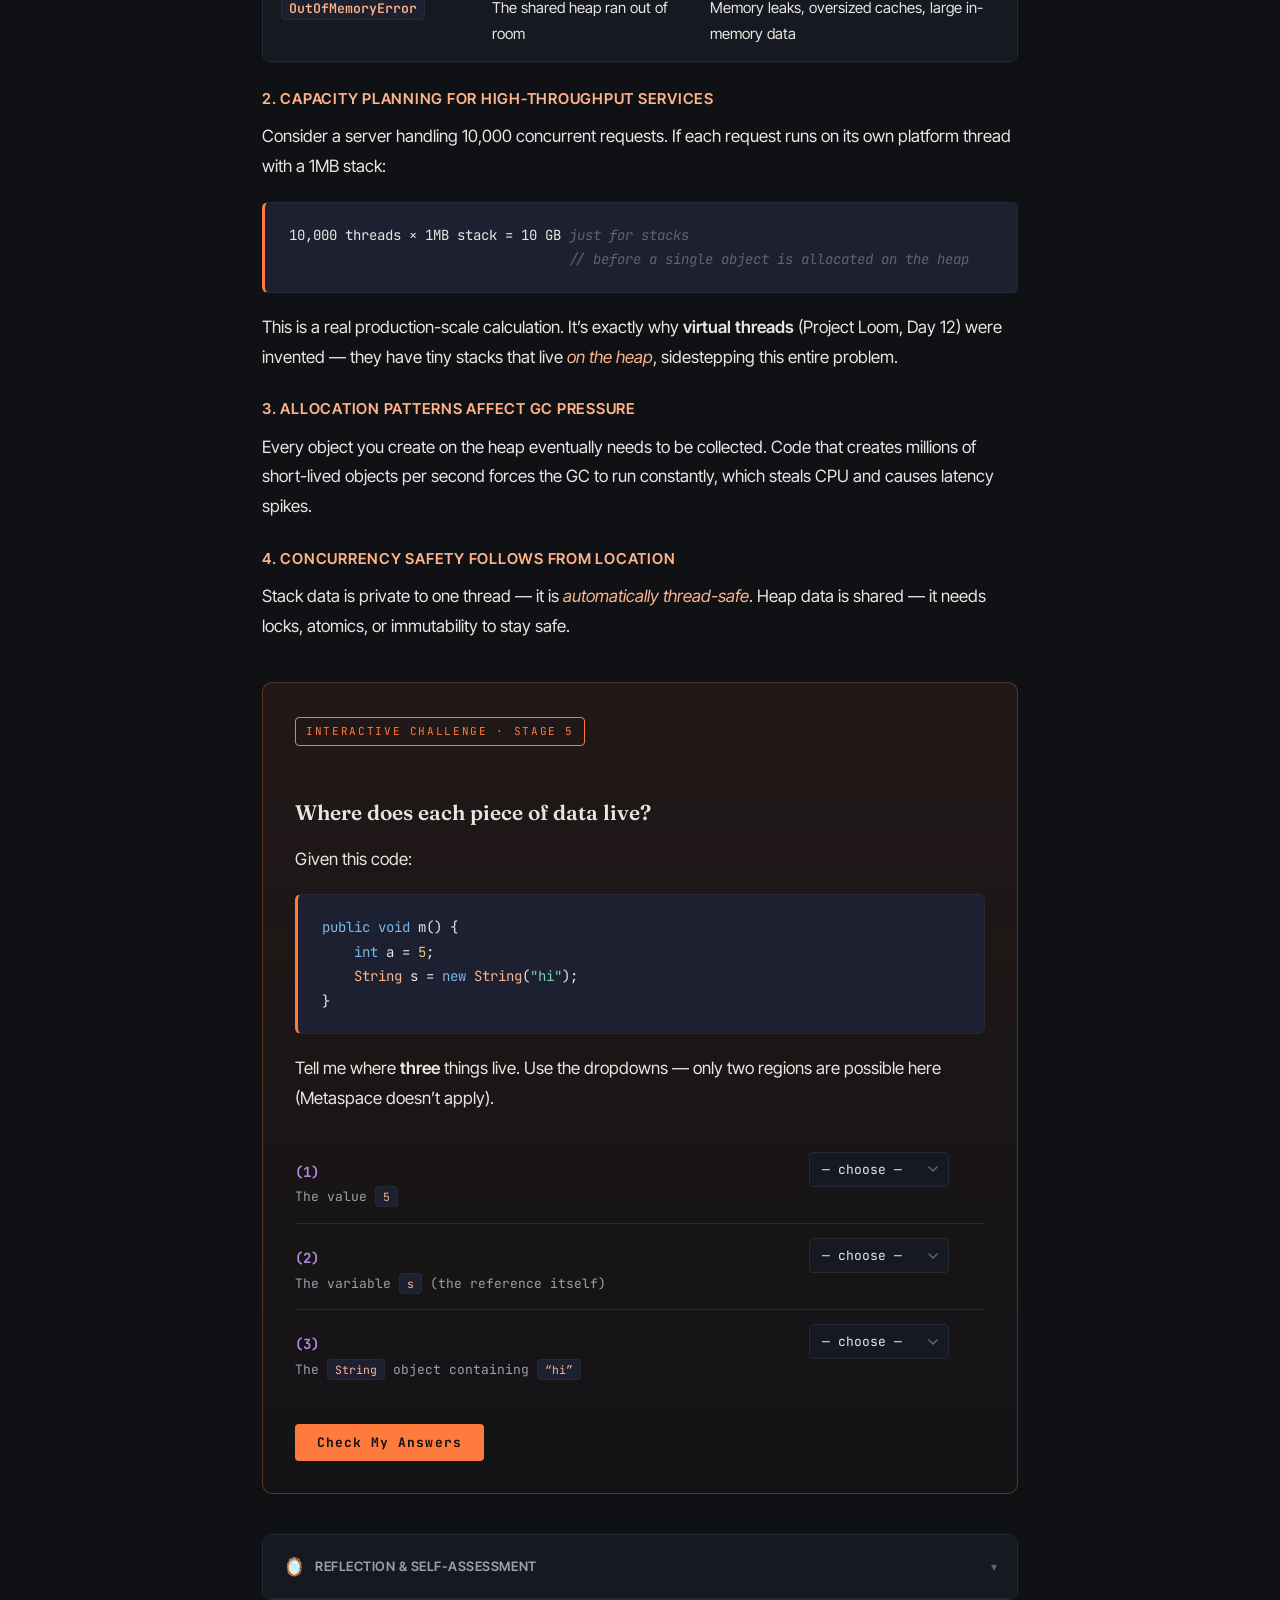
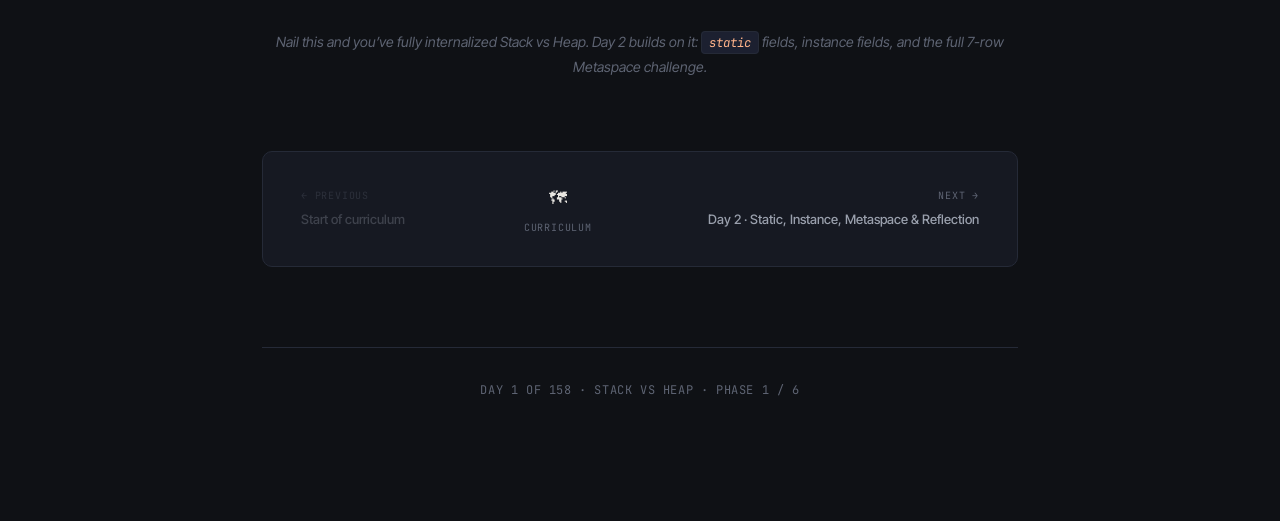
==== commit af3cd94f: "feat: add abbreviation popup system (separate from glossary links) Files: - data/abbreviations.js: 4" ====
--- a/week-01/day-1.html
+++ b/week-01/day-1.html
@@ -10,6 +10,7 @@
 <link rel="stylesheet" href="../assets/styles.css">
 <link rel="stylesheet" href="../assets/audio-player.css">
 <link rel="stylesheet" href="../assets/glossary.css">
+<link rel="stylesheet" href="../assets/abbreviations.css">
 </head>
 <body>
 <div class="grain"></div>
@@ -85,7 +86,7 @@
     <span class="stage-tag">STAGE 2 <span class="time">12 MIN</span></span>
     <h2>The Stack: a stack of plates, one per thread</h2>
 
-    <p>The name isn&rsquo;t metaphorical &mdash; it really is a stack data structure (<span data-term="lifo">LIFO</span>). Every time a method gets called, the JVM pushes a new <strong>frame</strong> onto the stack. When the method returns, that frame is popped off and discarded.</p>
+    <p>The name isn&rsquo;t metaphorical &mdash; it really is a stack data structure (<span data-term="lifo">LIFO</span>). Every time a method gets called, the <abbr data-abbr="JVM">JVM</abbr> pushes a new <strong>frame</strong> onto the stack. When the method returns, that frame is popped off and discarded.</p>
 
     <div class="analogy">
       <p>Picture a stack of dinner plates. Each plate is a method call. The top plate is the method currently running. When that method calls another method, a new plate gets stacked on top. When a method finishes, its plate is removed from the top. The bottom plate (<code>main()</code>) stays until the program ends.</p>
@@ -420,6 +421,8 @@
 <script src="../assets/audio-player.js"></script>
 <script src="../data/glossary.js"></script>
 <script src="../assets/glossary.js"></script>
+<script src="../data/abbreviations.js"></script>
+<script src="../assets/abbreviations.js"></script>
 <script>
   document.addEventListener('DOMContentLoaded', () => { initReflection('1-1'); });
 </script>
--- a/assets/abbreviations.css
+++ b/assets/abbreviations.css
@@ -0,0 +1,147 @@
+/* ============================================================
+   Java Architect Track — Abbreviation Popup Styles
+   Companion to assets/abbreviations.js
+   ============================================================ */
+
+/* ── Abbreviation element ───────────────────────────────── */
+
+abbr[data-abbr] {
+  cursor: help;
+  border-bottom: 1px dotted var(--ink-dim);
+  text-decoration: none;
+  font-style: normal;
+  transition: border-bottom-color 0.15s ease, color 0.15s ease;
+}
+
+abbr[data-abbr]:hover,
+abbr[data-abbr]:focus {
+  border-bottom-color: var(--accent);
+  color: var(--accent-soft);
+  outline: none;
+}
+
+/* ── Popup card ─────────────────────────────────────────── */
+
+.abbr-popup {
+  position: fixed;
+  background: var(--bg-elev);
+  border: 1px solid var(--line);
+  border-radius: 8px;
+  padding: 14px 16px;
+  max-width: 320px;
+  min-width: 220px;
+  font-size: 13px;
+  font-family: 'Inter Tight', sans-serif;
+  color: var(--ink);
+  box-shadow: 0 8px 32px rgba(0, 0, 0, 0.4);
+  z-index: 1050;
+  pointer-events: none;
+  opacity: 0;
+  transform: translateY(6px);
+  transition: opacity 0.15s ease, transform 0.15s ease;
+  line-height: 1.5;
+}
+
+.abbr-popup.visible {
+  opacity: 1;
+  transform: translateY(0);
+  pointer-events: auto;
+}
+
+/* Arrow pointer — triangle pointing down toward the abbr */
+.abbr-popup::after {
+  content: '';
+  position: absolute;
+  bottom: -7px;
+  left: 20px;
+  width: 12px;
+  height: 12px;
+  background: var(--bg-elev);
+  border-right: 1px solid var(--line);
+  border-bottom: 1px solid var(--line);
+  transform: rotate(45deg);
+}
+
+/* Flip arrow to top when popup is below the abbr */
+.abbr-popup.below::after {
+  bottom: auto;
+  top: -7px;
+  border-right: none;
+  border-bottom: none;
+  border-left: 1px solid var(--line);
+  border-top: 1px solid var(--line);
+}
+
+/* ── Popup header: "KEY · Expansion" ────────────────────── */
+
+.abbr-popup-header {
+  font-family: 'JetBrains Mono', monospace;
+  font-size: 12px;
+  letter-spacing: 0.05em;
+  margin-bottom: 8px;
+  display: flex;
+  align-items: baseline;
+  gap: 8px;
+  flex-wrap: wrap;
+}
+
+.abbr-popup-key {
+  color: var(--accent);
+  font-weight: 700;
+}
+
+.abbr-popup-sep {
+  color: var(--ink-faint);
+}
+
+.abbr-popup-expansion {
+  color: var(--ink);
+  font-weight: 500;
+}
+
+/* ── Popup body ─────────────────────────────────────────── */
+
+.abbr-popup-body {
+  color: var(--ink-dim);
+  line-height: 1.55;
+  font-size: 13px;
+}
+
+/* ── Learn more link ────────────────────────────────────── */
+
+.abbr-popup-link {
+  display: block;
+  margin-top: 10px;
+  padding-top: 10px;
+  border-top: 1px solid var(--line);
+  color: var(--accent);
+  font-size: 12px;
+  font-family: 'JetBrains Mono', monospace;
+  text-decoration: none;
+  letter-spacing: 0.03em;
+  transition: color 0.15s ease;
+}
+
+.abbr-popup-link:hover {
+  color: var(--accent-soft);
+}
+
+/* ── Mobile ─────────────────────────────────────────────── */
+
+@media (max-width: 640px) {
+  .abbr-popup {
+    max-width: calc(100vw - 40px);
+    min-width: 0;
+  }
+
+  /* Center on mobile instead of anchoring to the abbr */
+  .abbr-popup.mobile-center {
+    left: 20px !important;
+    right: 20px !important;
+    width: auto !important;
+  }
+
+  .abbr-popup::after {
+    display: none; /* hide arrow on mobile center mode */
+  }
+}
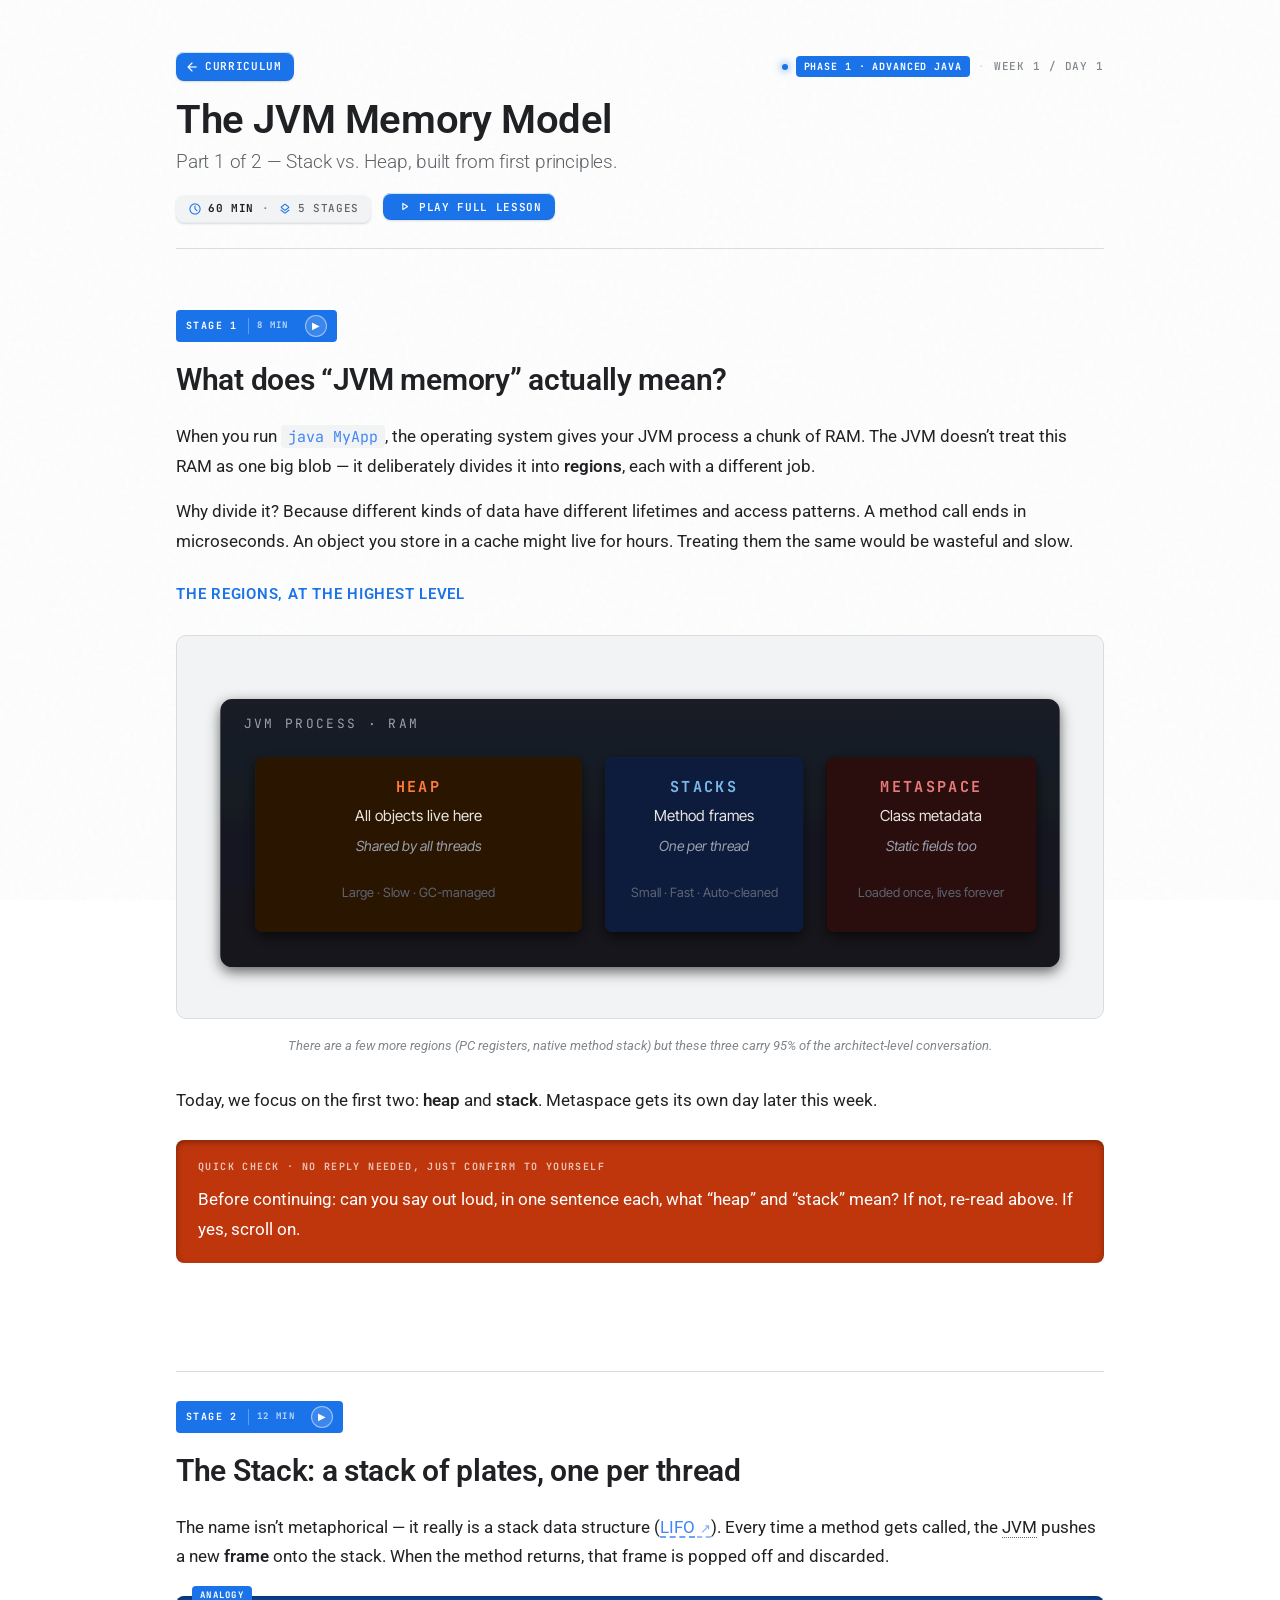
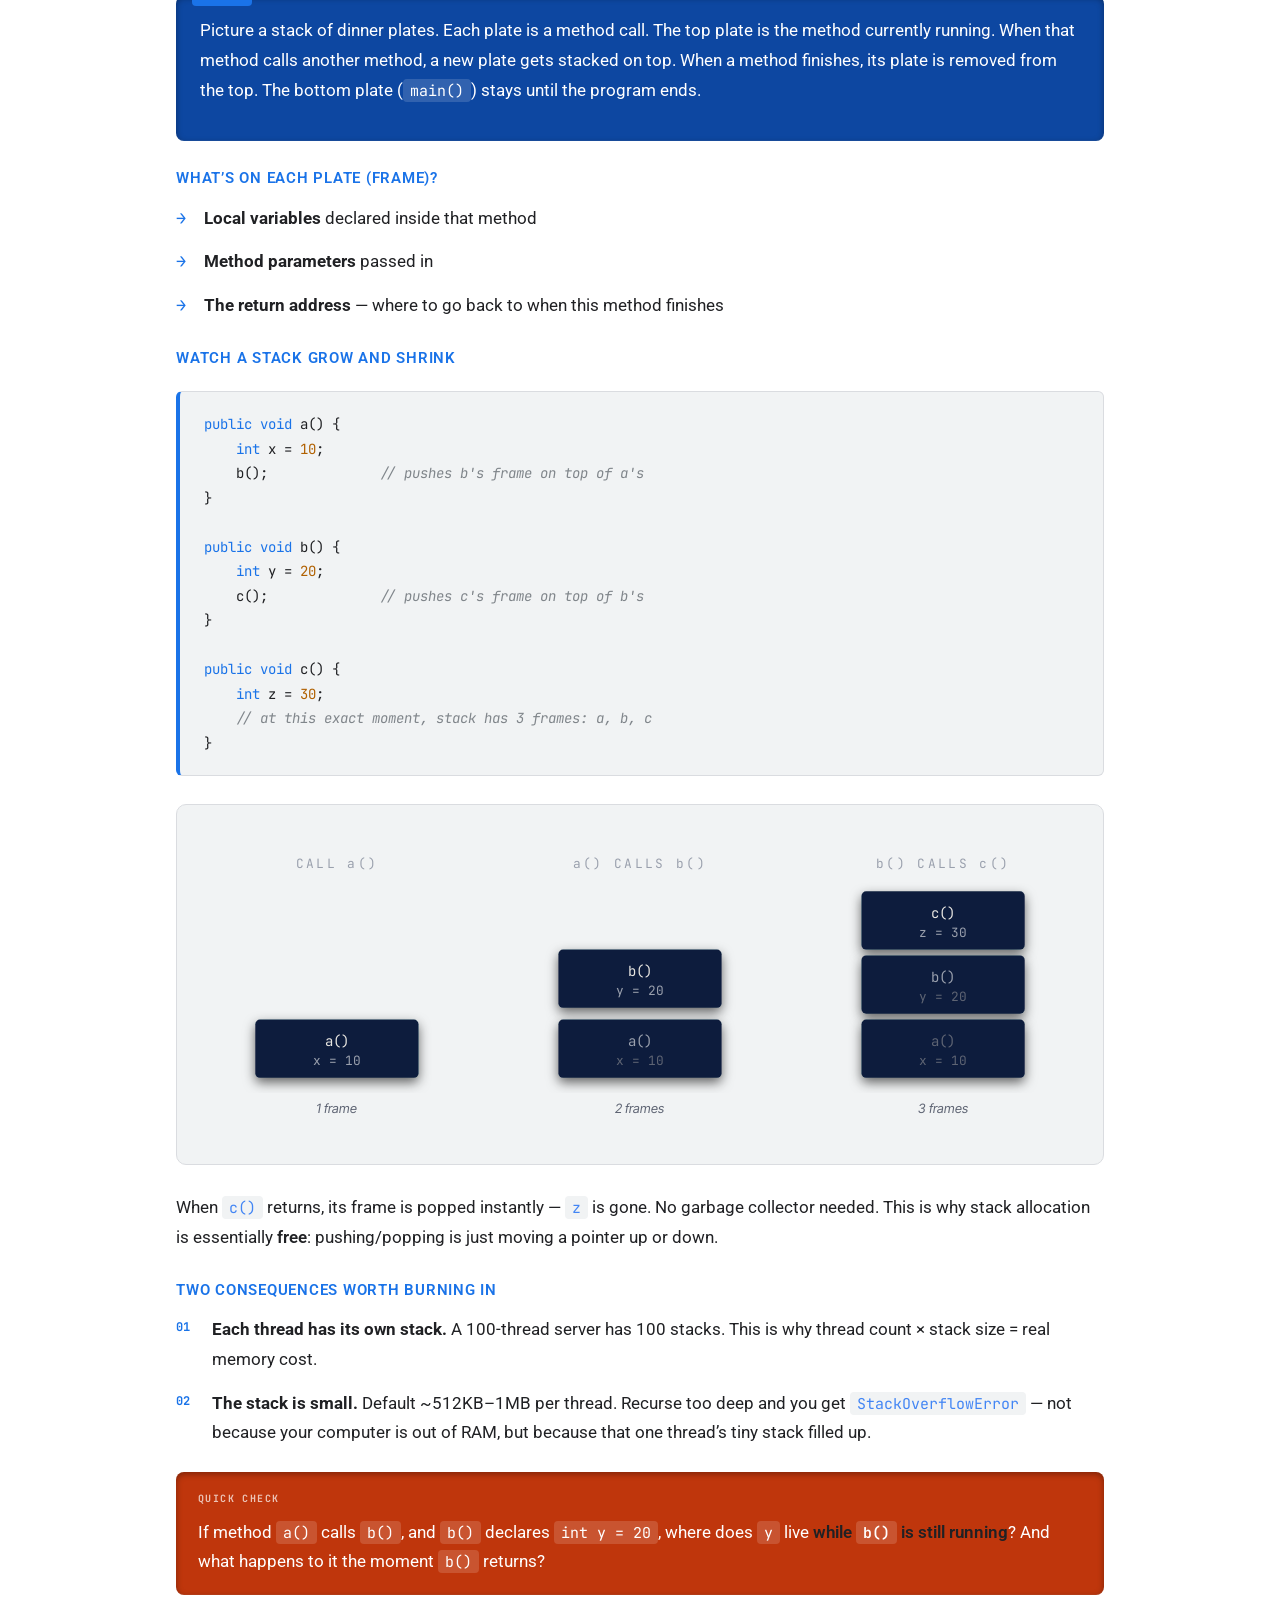
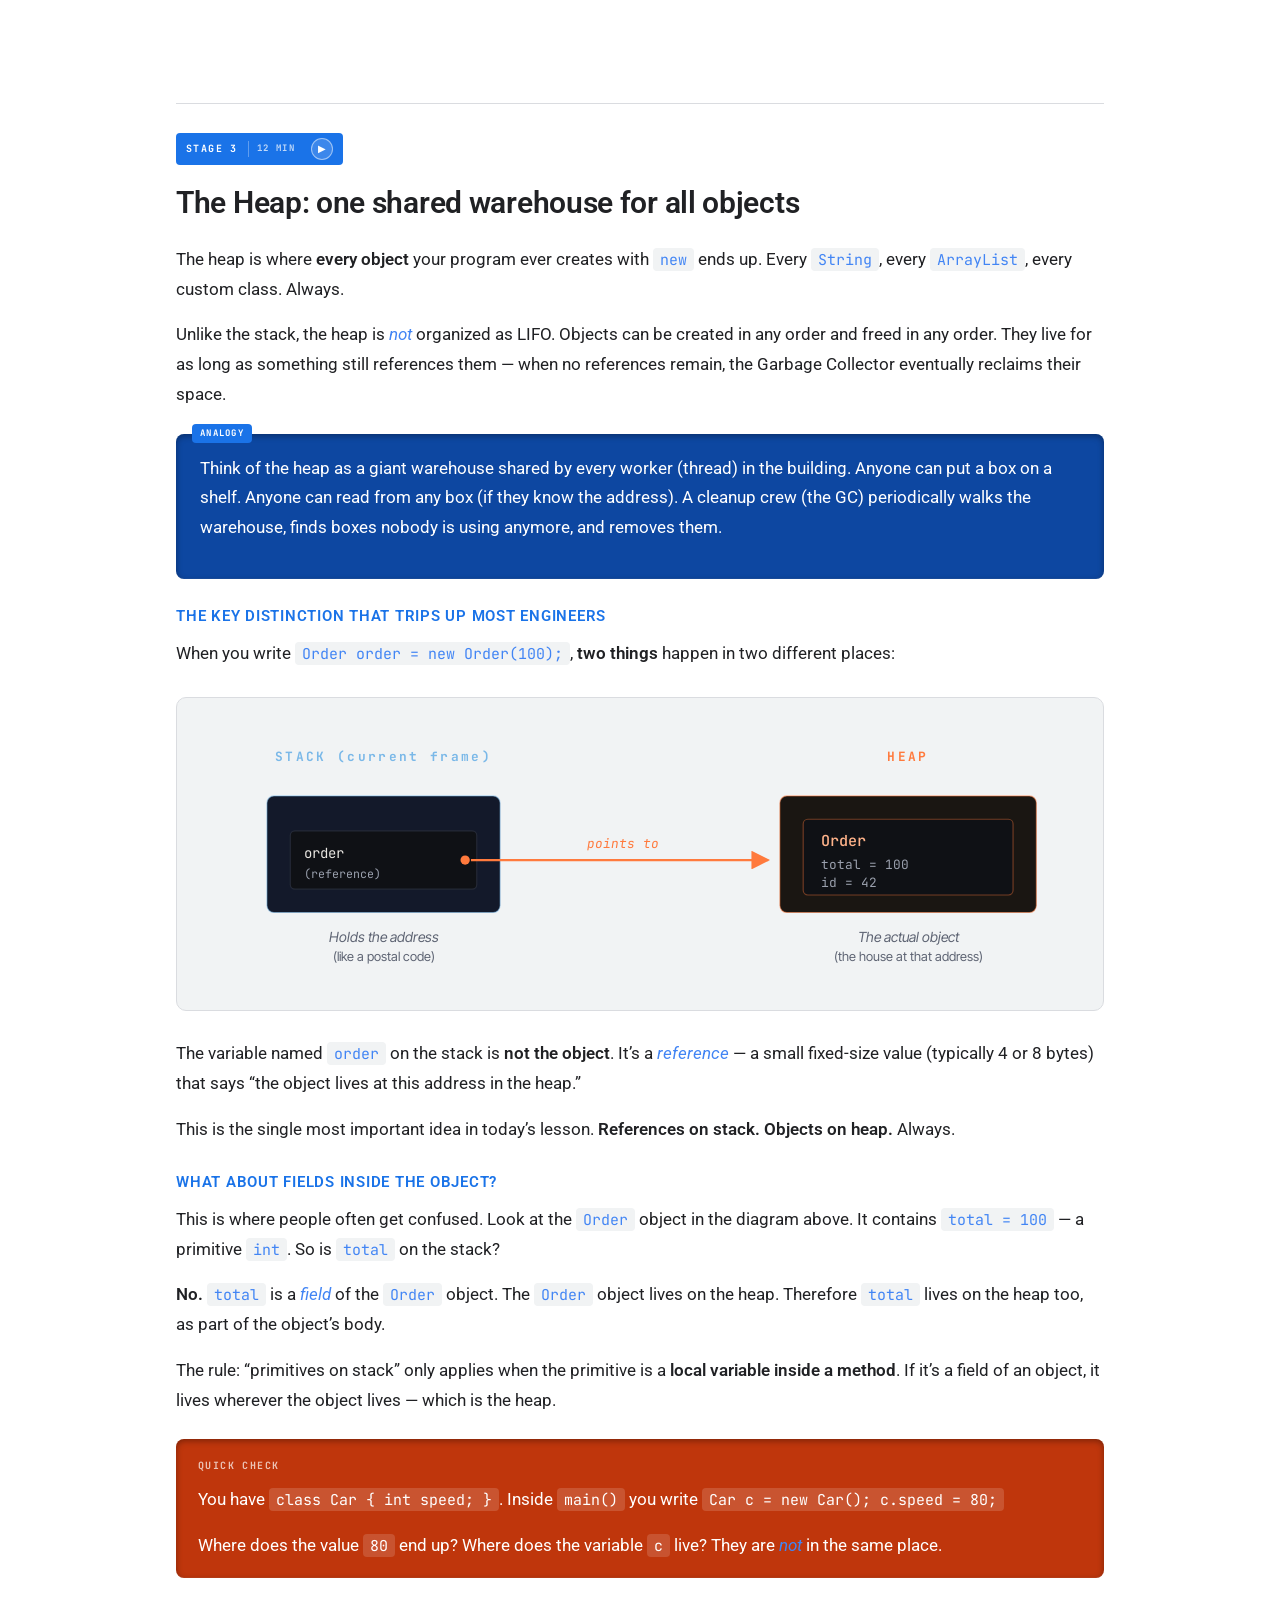
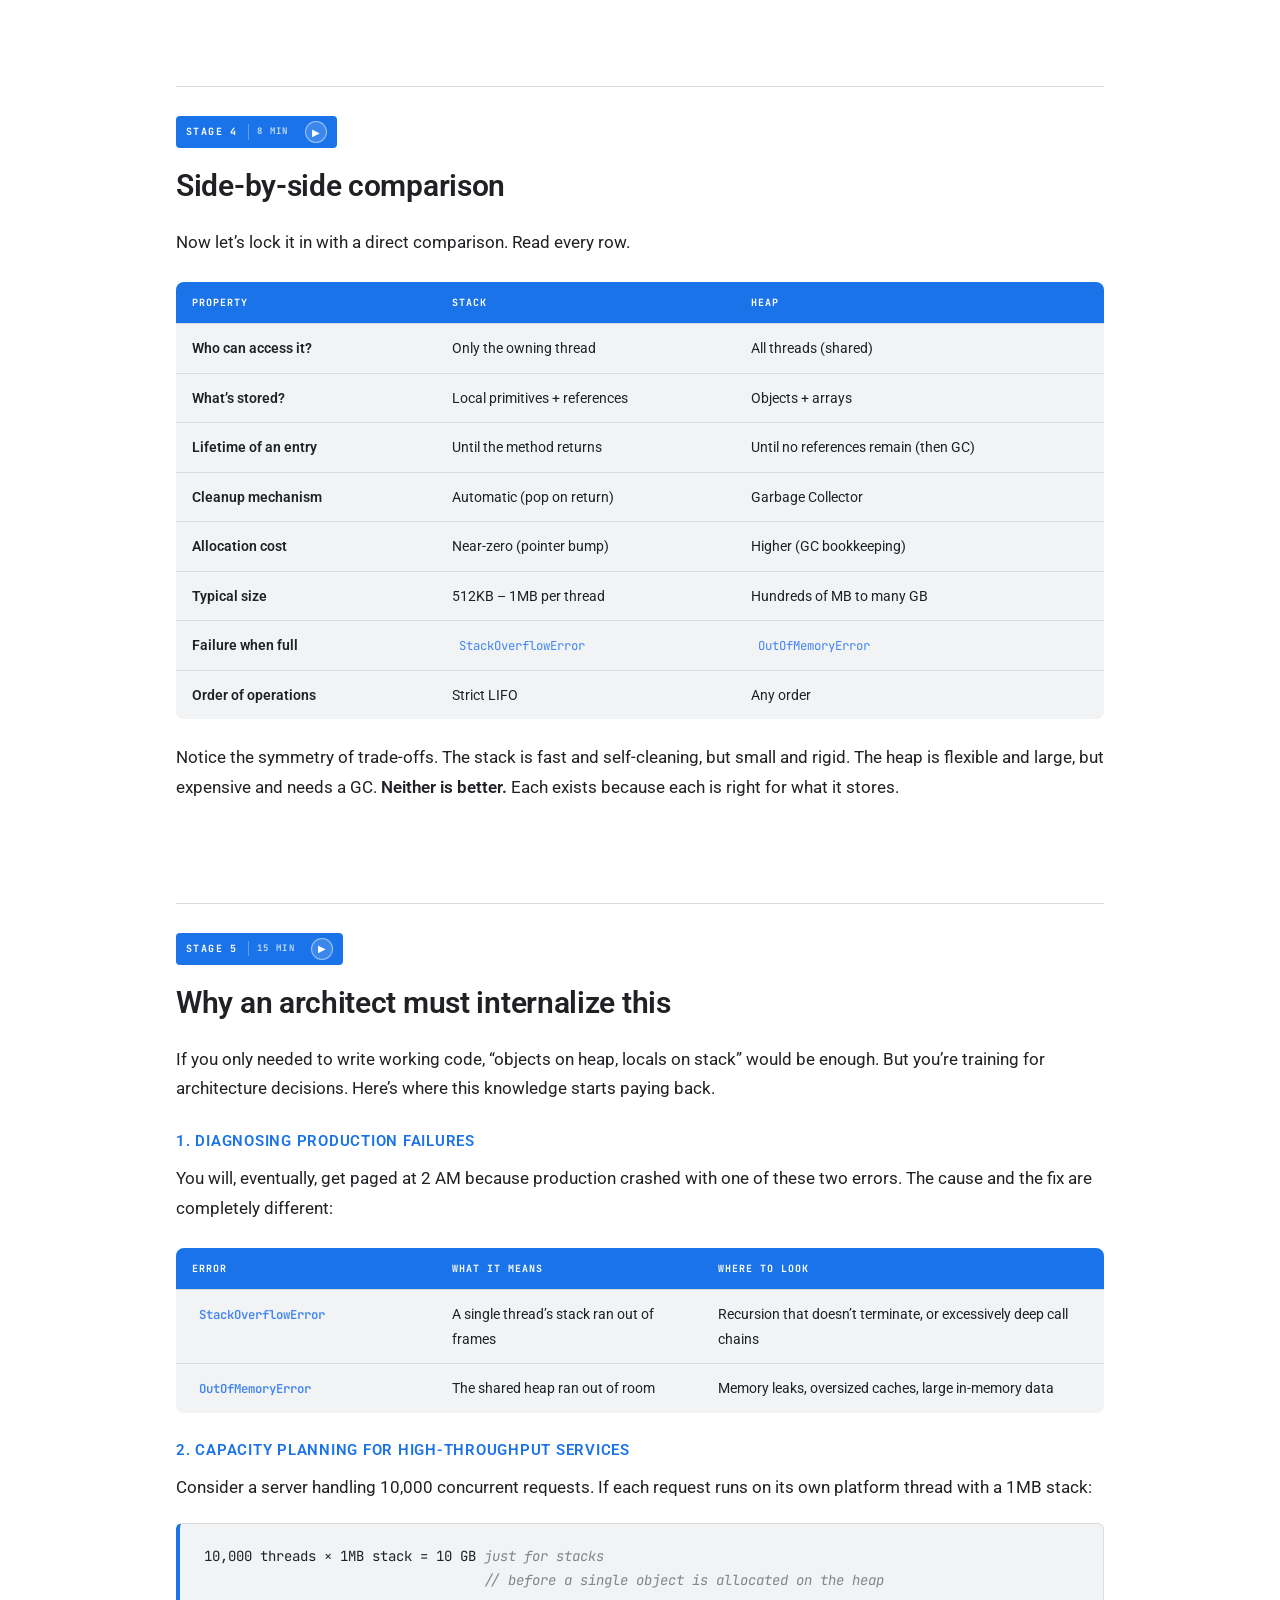
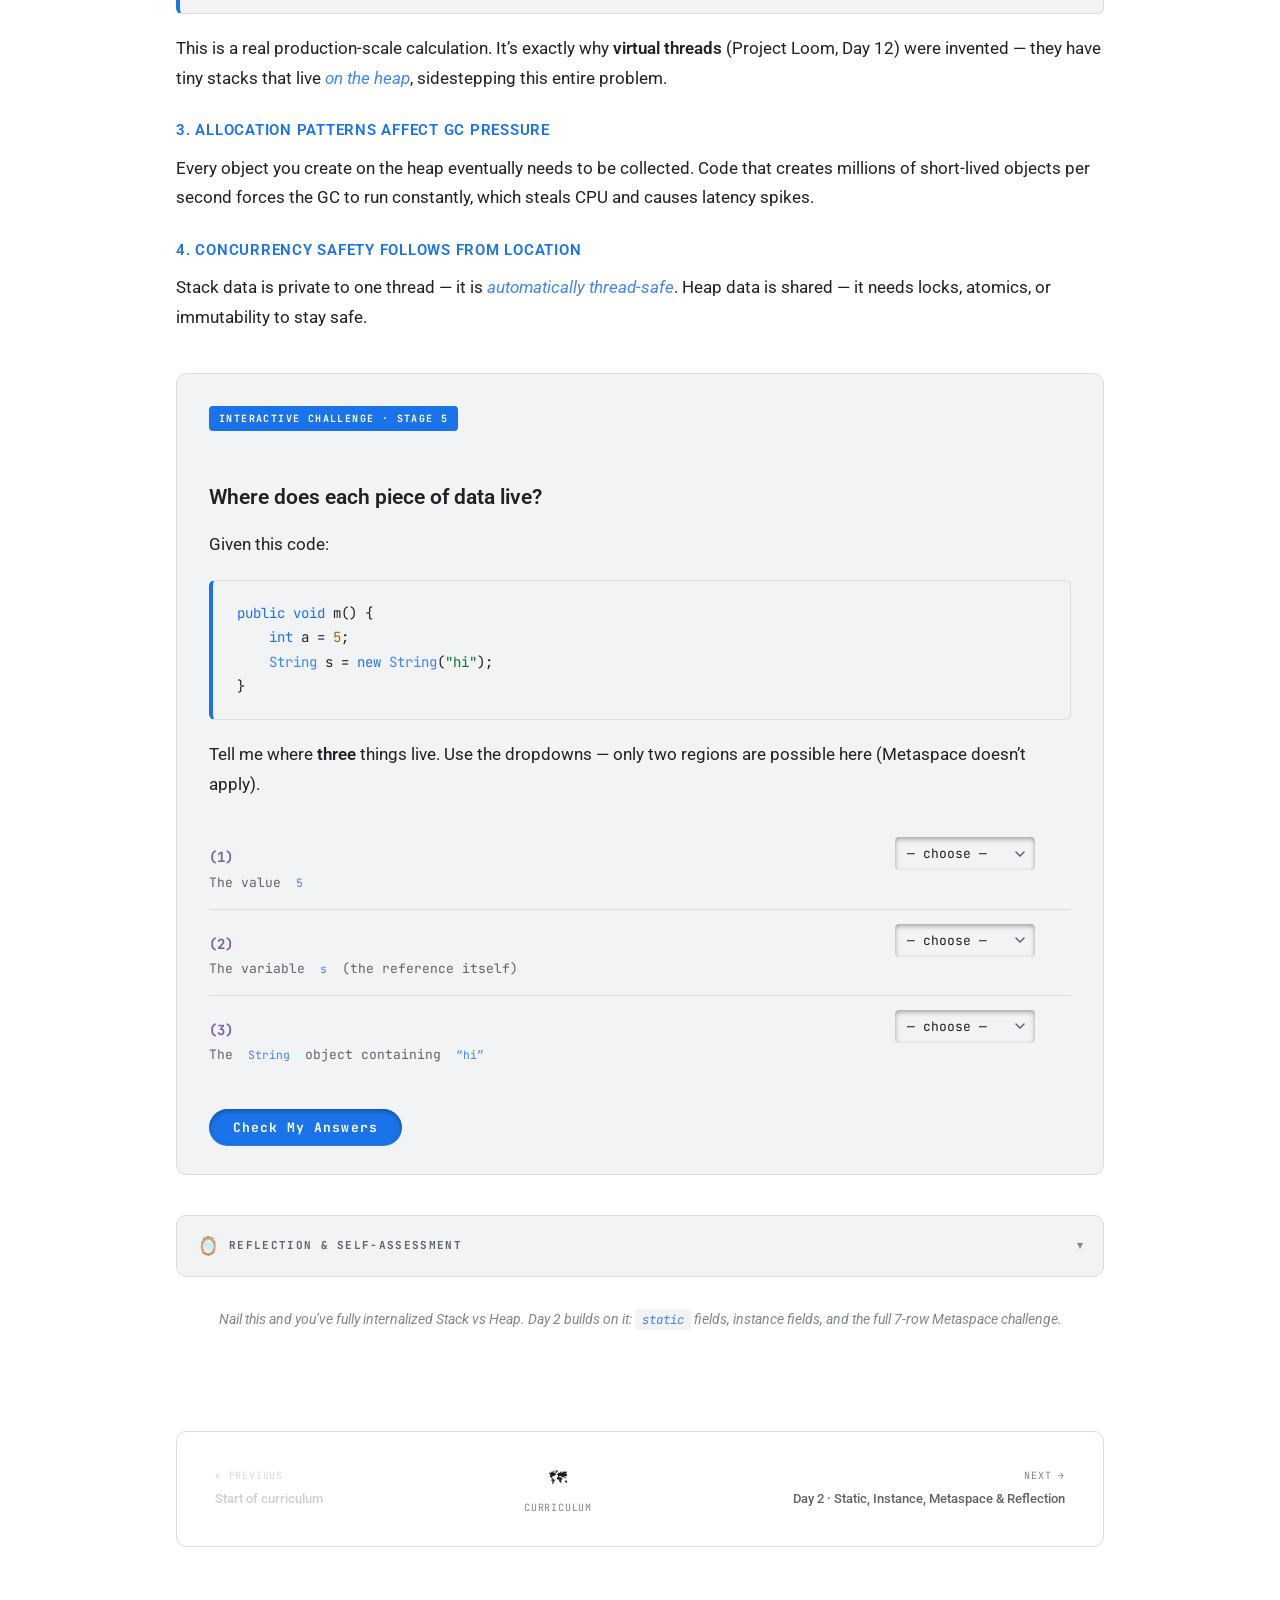
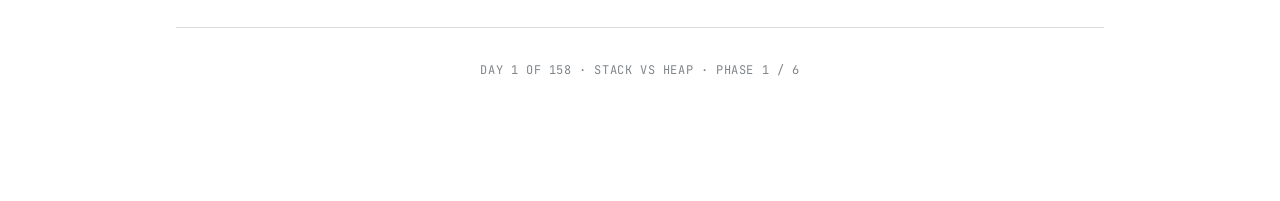
==== commit 55686b09: "refactor: apply unified design system across all day pages - Compact header with Material Symbols ic" ====
--- a/week-01/day-1.html
+++ b/week-01/day-1.html
@@ -11,26 +11,42 @@
 <link rel="stylesheet" href="../assets/audio-player.css">
 <link rel="stylesheet" href="../assets/glossary.css">
 <link rel="stylesheet" href="../assets/abbreviations.css">
+<link href="https://fonts.googleapis.com/css2?family=Material+Symbols+Rounded:opsz,wght,FILL,GRAD@24,400,1,0" rel="stylesheet">
+<style>:root { --phase-color: var(--phase-1); }</style>
 </head>
 <body>
 <div class="grain"></div>
 
-<div class="container">
+<div class="container-wide">
 
   <header class="lesson-header">
-    <a href="../index.html" class="back-link">← Back to curriculum</a>
-    <div class="meta">
-      <span class="dot"></span>
-      <span class="phase">Phase 1 · Advanced Java</span>
-      <span>·</span>
-      <span>Week 1 / Day 1</span>
+    <div class="lesson-header-top">
+      <a href="../index.html" class="back-link">
+        <span class="material-symbols-rounded">arrow_back</span>Curriculum
+      </a>
+      <div class="lesson-header-actions">
+        <div class="meta">
+          <span class="dot"></span>
+          <span class="phase">Phase 1 · Advanced Java</span>
+          <span class="meta-sep">·</span>
+          <span>Week 1 / Day 1</span>
+        </div>
+      </div>
     </div>
     <h1>
       The JVM Memory Model
       <span class="sub">Part 1 of 2 — Stack vs. Heap, built from first principles.</span>
     </h1>
-    <div class="scope"><strong>SCOPE</strong> &middot; 60 min &middot; 5 stages, pause after each</div>
-  <div id="play-full-lesson-mount"></div>
+    <div class="lesson-header-footer">
+      <div class="scope">
+        <span class="material-symbols-rounded">schedule</span>
+        <strong>60 min</strong>
+        <span class="scope-sep">·</span>
+        <span class="material-symbols-rounded">layers</span>
+        <span>5 stages</span>
+      </div>
+      <div id="play-full-lesson-mount"></div>
+    </div>
   </header>
 
   <!-- STAGE 1 -->
@@ -51,20 +67,23 @@
             <stop offset="0%" stop-color="#1a1d28"/>
             <stop offset="100%" stop-color="#13151c"/>
           </linearGradient>
+          <filter id="regionShadow" x="-10%" y="-10%" width="120%" height="130%">
+            <feDropShadow dx="0" dy="4" stdDeviation="6" flood-color="rgba(0,0,0,0.6)"/>
+          </filter>
         </defs>
-        <rect x="20" y="30" width="720" height="230" rx="10" fill="url(#processGrad)" stroke="#252a37" stroke-width="1.5"/>
+        <rect x="20" y="30" width="720" height="230" rx="10" fill="url(#processGrad)" filter="url(#regionShadow)"/>
         <text x="40" y="55" fill="#9aa0ad" font-family="JetBrains Mono, monospace" font-size="11" letter-spacing="2">JVM PROCESS · RAM</text>
-        <rect x="50" y="80" width="280" height="150" rx="6" fill="#1a1612" stroke="#ff7a3d" stroke-opacity="0.5"/>
+        <rect x="50" y="80" width="280" height="150" rx="6" fill="#2A1800" filter="url(#regionShadow)"/>
         <text x="190" y="110" fill="#ff7a3d" font-family="JetBrains Mono, monospace" font-size="13" font-weight="700" text-anchor="middle" letter-spacing="2">HEAP</text>
         <text x="190" y="135" fill="#e8e6e1" font-family="Inter Tight, sans-serif" font-size="13" text-anchor="middle">All objects live here</text>
         <text x="190" y="160" fill="#9aa0ad" font-family="Inter Tight, sans-serif" font-size="12" text-anchor="middle" font-style="italic">Shared by all threads</text>
         <text x="190" y="200" fill="#5e6473" font-family="Inter Tight, sans-serif" font-size="11" text-anchor="middle">Large · Slow · GC-managed</text>
-        <rect x="350" y="80" width="170" height="150" rx="6" fill="#13192a" stroke="#7ab8e8" stroke-opacity="0.5"/>
+        <rect x="350" y="80" width="170" height="150" rx="6" fill="#0D1F3C" filter="url(#regionShadow)"/>
         <text x="435" y="110" fill="#7ab8e8" font-family="JetBrains Mono, monospace" font-size="13" font-weight="700" text-anchor="middle" letter-spacing="2">STACKS</text>
         <text x="435" y="135" fill="#e8e6e1" font-family="Inter Tight, sans-serif" font-size="13" text-anchor="middle">Method frames</text>
         <text x="435" y="160" fill="#9aa0ad" font-family="Inter Tight, sans-serif" font-size="12" text-anchor="middle" font-style="italic">One per thread</text>
         <text x="435" y="200" fill="#5e6473" font-family="Inter Tight, sans-serif" font-size="11" text-anchor="middle">Small · Fast · Auto-cleaned</text>
-        <rect x="540" y="80" width="180" height="150" rx="6" fill="#1a1419" stroke="#e87a7a" stroke-opacity="0.4"/>
+        <rect x="540" y="80" width="180" height="150" rx="6" fill="#2A0A0A" filter="url(#regionShadow)"/>
         <text x="630" y="110" fill="#e87a7a" font-family="JetBrains Mono, monospace" font-size="13" font-weight="700" text-anchor="middle" letter-spacing="2">METASPACE</text>
         <text x="630" y="135" fill="#e8e6e1" font-family="Inter Tight, sans-serif" font-size="13" text-anchor="middle">Class metadata</text>
         <text x="630" y="160" fill="#9aa0ad" font-family="Inter Tight, sans-serif" font-size="12" text-anchor="middle" font-style="italic">Static fields too</text>
@@ -118,27 +137,32 @@
 
     <div class="diagram-svg">
       <svg viewBox="0 0 760 260" xmlns="http://www.w3.org/2000/svg" width="100%" preserveAspectRatio="xMidYMid meet" role="img" aria-label="Stack growing through three method calls">
+        <defs>
+          <filter id="frameShadow" x="-15%" y="-15%" width="130%" height="140%">
+            <feDropShadow dx="0" dy="4" stdDeviation="5" flood-color="rgba(0,0,0,0.6)"/>
+          </filter>
+        </defs>
         <text x="120" y="30" fill="#9aa0ad" font-family="JetBrains Mono, monospace" font-size="11" text-anchor="middle" letter-spacing="2">CALL a()</text>
         <text x="380" y="30" fill="#9aa0ad" font-family="JetBrains Mono, monospace" font-size="11" text-anchor="middle" letter-spacing="2">a() CALLS b()</text>
         <text x="640" y="30" fill="#9aa0ad" font-family="JetBrains Mono, monospace" font-size="11" text-anchor="middle" letter-spacing="2">b() CALLS c()</text>
-        <rect x="50" y="160" width="140" height="50" rx="4" fill="#0f1115" stroke="#7ab8e8" stroke-opacity="0.6"/>
+        <rect x="50" y="160" width="140" height="50" rx="4" fill="#0D1F3C" filter="url(#frameShadow)"/>
         <text x="120" y="183" fill="#e8e6e1" font-family="JetBrains Mono, monospace" font-size="12" text-anchor="middle">a()</text>
         <text x="120" y="199" fill="#9aa0ad" font-family="JetBrains Mono, monospace" font-size="11" text-anchor="middle">x = 10</text>
         <text x="120" y="240" fill="#5e6473" font-family="Inter Tight, sans-serif" font-size="11" text-anchor="middle" font-style="italic">1 frame</text>
-        <rect x="310" y="100" width="140" height="50" rx="4" fill="#0f1115" stroke="#7ab8e8" stroke-opacity="0.6"/>
+        <rect x="310" y="100" width="140" height="50" rx="4" fill="#0D1F3C" filter="url(#frameShadow)"/>
         <text x="380" y="123" fill="#e8e6e1" font-family="JetBrains Mono, monospace" font-size="12" text-anchor="middle">b()</text>
         <text x="380" y="139" fill="#9aa0ad" font-family="JetBrains Mono, monospace" font-size="11" text-anchor="middle">y = 20</text>
-        <rect x="310" y="160" width="140" height="50" rx="4" fill="#0f1115" stroke="#7ab8e8" stroke-opacity="0.4"/>
+        <rect x="310" y="160" width="140" height="50" rx="4" fill="#0D1F3C" filter="url(#frameShadow)"/>
         <text x="380" y="183" fill="#9aa0ad" font-family="JetBrains Mono, monospace" font-size="12" text-anchor="middle">a()</text>
         <text x="380" y="199" fill="#5e6473" font-family="JetBrains Mono, monospace" font-size="11" text-anchor="middle">x = 10</text>
         <text x="380" y="240" fill="#5e6473" font-family="Inter Tight, sans-serif" font-size="11" text-anchor="middle" font-style="italic">2 frames</text>
-        <rect x="570" y="50" width="140" height="50" rx="4" fill="#0f1115" stroke="#7ab8e8" stroke-opacity="0.7"/>
+        <rect x="570" y="50" width="140" height="50" rx="4" fill="#0D1F3C" filter="url(#frameShadow)"/>
         <text x="640" y="73" fill="#e8e6e1" font-family="JetBrains Mono, monospace" font-size="12" text-anchor="middle">c()</text>
         <text x="640" y="89" fill="#9aa0ad" font-family="JetBrains Mono, monospace" font-size="11" text-anchor="middle">z = 30</text>
-        <rect x="570" y="105" width="140" height="50" rx="4" fill="#0f1115" stroke="#7ab8e8" stroke-opacity="0.5"/>
+        <rect x="570" y="105" width="140" height="50" rx="4" fill="#0D1F3C" filter="url(#frameShadow)"/>
         <text x="640" y="128" fill="#9aa0ad" font-family="JetBrains Mono, monospace" font-size="12" text-anchor="middle">b()</text>
         <text x="640" y="144" fill="#5e6473" font-family="JetBrains Mono, monospace" font-size="11" text-anchor="middle">y = 20</text>
-        <rect x="570" y="160" width="140" height="50" rx="4" fill="#0f1115" stroke="#7ab8e8" stroke-opacity="0.4"/>
+        <rect x="570" y="160" width="140" height="50" rx="4" fill="#0D1F3C" filter="url(#frameShadow)"/>
         <text x="640" y="183" fill="#5e6473" font-family="JetBrains Mono, monospace" font-size="12" text-anchor="middle">a()</text>
         <text x="640" y="199" fill="#5e6473" font-family="JetBrains Mono, monospace" font-size="11" text-anchor="middle">x = 10</text>
         <text x="640" y="240" fill="#5e6473" font-family="Inter Tight, sans-serif" font-size="11" text-anchor="middle" font-style="italic">3 frames</text>
--- a/assets/styles.css
+++ b/assets/styles.css
@@ -1,59 +1,331 @@
-/* ============================================================
-   Java Architect Track — Shared Design System
+﻿/* ============================================================
+   Java Architect Track â€” Shared Design System
    Used by: index.html + all week-XX/day-Y.html lesson pages
    ============================================================ */
 
-/* ── Google Fonts are loaded via <link> in each HTML head ── */
-
-/* ── Design tokens ─────────────────────────────────────── */
+/* â”€â”€ Roboto â€” M3's typeface, imported once here â”€â”€ */
+@import url('https://fonts.googleapis.com/css2?family=Roboto:wght@300;400;500;700&family=Roboto+Mono:wght@400;500&display=swap');
+
+/* â”€â”€ Design tokens â”€â”€â”€â”€â”€â”€â”€â”€â”€â”€â”€â”€â”€â”€â”€â”€â”€â”€â”€â”€â”€â”€â”€â”€â”€â”€â”€â”€â”€â”€â”€â”€â”€â”€â”€â”€â”€â”€â”€ */
 :root {
-  --bg:            #0f1115;
-  --bg-elev:       #161922;
-  --bg-code:       #1c2030;
-  --ink:           #e8e6e1;
-  --ink-dim:       #9aa0ad;
-  --ink-faint:     #5e6473;
-  --accent:        #ff7a3d;
-  --accent-soft:   #ffb38a;
-  --line:          #252a37;
-  --green:         #6ed3a8;
-  --yellow:        #e8c87a;
-  --red:           #e87a7a;
-  --blue:          #7ab8e8;
-  --purple:        #b18ae0;
+  /* â•â• M3 Color Tokens â€” seed #1A73E8 (Google Blue), Light â•â•
+     Values derived from M3 tonal palette mapping (skill: material-3).
+     Primary palette tone 40 â†’ primary; tone 90 â†’ primaryContainer; etc. */
+
+  /* M3 sys color roles â€” seed #1A73E8, Light
+     Surfaces use primary-tinted blue (Google Workspace style)
+     so the theme reads unmistakably "Google Material" */
+  --md-primary:              #1A73E8;   /* Google Blue â€” brand primary */
+  --md-on-primary:           #FFFFFF;
+  --md-primary-container:    #D2E3FC;   /* primary-tinted container */
+  --md-on-primary-container: #001B3E;
+  --md-secondary:            #5F6368;   /* Google gray */
+  --md-secondary-container:  #E8EAED;
+  --md-tertiary:             #7B5EA7;   /* Google purple */
+  --md-tertiary-container:   #EDE7F6;
+  --md-error:                #C5221F;   /* Google red */
+  --md-error-container:      #FDECEA;
+  --md-surface:              #FFFFFF;   /* pure white */
+  --md-surface-low:          #FFFFFF;   /* pure white */
+  --md-surface-container:    #F1F3F4;   /* Google gray-100 */
+  --md-surface-high:         #E8EAED;   /* Google gray-200 */
+  --md-surface-highest:      #FFFFFF;
+  --md-on-surface:           #202124;
+  --md-on-surface-variant:   #5F6368;
+  --md-outline:              #80868B;
+  --md-outline-variant:      #DADCE0;
+
+  /* Semantic aliases */
+  --bg:            var(--md-surface);
+  --bg-elev:       var(--md-surface-highest);
+  --bg-code:       var(--md-surface-container);
+  --surface:       var(--md-surface-container);
+  --border:        var(--md-outline-variant);
+  --ink:           var(--md-on-surface);
+  --ink-dim:       var(--md-on-surface-variant);
+  --ink-faint:     var(--md-outline);
+  --ink-faint2:    rgba(128,134,139,0.5);
+  --accent:        var(--md-primary);
+  --accent-soft:   #4285F4;            /* Google Blue 400 */
+  --accent-tonal:  rgba(26,115,232,0.12);
+  --line:          var(--md-outline-variant);
+  --green:         #137333;            /* Google Green */
+  --yellow:        #B06000;            /* Google Amber */
+  --red:           var(--md-error);
+  --blue:          var(--md-primary);
+  --purple:        var(--md-tertiary);
+
+
+  /* Phase header colors (bright â€” week headers) */
+  --phase-1: #1A73E8;
+  --phase-2: #34A853;
+  --phase-3: #FF6D00;
+  --phase-4: #00ACC1;
+  --phase-5: #7B5EA7;
+  --phase-6: #E53935;
+
+  /* Phase card colors (dark â€” day card backgrounds, readable white text) */
+  --phase-1-dark: #0D47A1;   /* Blue 900   */
+  --phase-2-dark: #1B5E20;   /* Green 900  */
+  --phase-3-dark: #BF360C;   /* Orange 900 */
+  --phase-4-dark: #006064;   /* Cyan 900   */
+  --phase-5-dark: #311B92;   /* Purple 900 */
+  --phase-6-dark: #B71C1C;   /* Red 900    */
+
+  /* Shape */
   --radius-sm:     4px;
   --radius-md:     8px;
   --radius-lg:     10px;
-}
-
-/* ── Reset ─────────────────────────────────────────────── */
+  --radius-xl:     20px;
+
+  /* M3 elevation shadows â€” light */
+  /* outer: key(umbra) + ambient(penumbra) + tonal; inner: inset top highlight + inset bottom depth */
+  --shadow-1:
+    0 1px 2px rgba(0,0,0,0.10),
+    0 1px 3px rgba(26,115,232,0.06),
+    inset 0 1px 0 rgba(255,255,255,0.80),
+    inset 0 -1px 0 rgba(0,0,0,0.04);
+  --shadow-2:
+    0 2px 6px rgba(0,0,0,0.10),
+    0 4px 12px rgba(26,115,232,0.08),
+    inset 0 1px 0 rgba(255,255,255,0.85),
+    inset 0 -1px 0 rgba(0,0,0,0.06);
+  --shadow-3:
+    0 4px 12px rgba(0,0,0,0.10),
+    0 8px 24px rgba(26,115,232,0.10),
+    inset 0 1px 0 rgba(255,255,255,0.90),
+    inset 0 -2px 0 rgba(0,0,0,0.06);
+  --shadow-4:
+    0 8px 20px rgba(0,0,0,0.12),
+    0 16px 40px rgba(26,115,232,0.12),
+    inset 0 1px 0 rgba(255,255,255,0.90),
+    inset 0 -2px 0 rgba(0,0,0,0.08);
+
+  /* M3 motion */
+  --ease-standard: cubic-bezier(0.2, 0, 0, 1);
+  --ease-decel:    cubic-bezier(0, 0, 0, 1);
+  --dur-short:     150ms;
+  --dur-medium:    250ms;
+}
+
+/* â•â• M3 Dark / Night â€” Google blue dark â•â• */
+@media (prefers-color-scheme: dark) {
+  :root {
+    --md-primary:              #7BAAF7;   /* Google Blue lighter for dark */
+    --md-on-primary:           #003087;
+    --md-primary-container:    #1A56BB;
+    --md-on-primary-container: #D2E3FC;
+    --md-secondary:            #9AA0A6;
+    --md-secondary-container:  #3C4043;
+    --md-tertiary:             #CF86FA;
+    --md-tertiary-container:   #5B3080;
+    --md-error:                #F28B82;
+    --md-error-container:      #8C1D18;
+    --md-surface:              #111111;   /* near-black bg */
+    --md-surface-low:          #1A1A1A;
+    --md-surface-container:    #222222;   /* dark card â€” slightly lighter than bg */
+    --md-surface-high:         #2A2A2A;
+    --md-surface-highest:      #333333;
+    --md-on-surface:           #C8C8C8;
+    --md-on-surface-variant:   #9AA0A6;
+    --md-outline:              #5F6368;
+    --md-outline-variant:      #3C4043;
+    --accent-soft:   #AECBFA;
+    --accent-tonal:  rgba(123,170,247,0.15);
+    --green:         #81C995;
+    --yellow:        #FDD663;
+    --shadow-1:
+      0 1px 2px rgba(0,0,0,0.55),
+      0 1px 4px rgba(0,0,0,0.35),
+      inset 0 1px 0 rgba(255,255,255,0.05),
+      inset 0 -1px 0 rgba(0,0,0,0.20);
+    --shadow-2:
+      0 2px 6px rgba(0,0,0,0.55),
+      0 4px 12px rgba(0,0,0,0.40),
+      inset 0 1px 0 rgba(255,255,255,0.06),
+      inset 0 -1px 0 rgba(0,0,0,0.25);
+    --shadow-3:
+      0 4px 12px rgba(0,0,0,0.55),
+      0 8px 24px rgba(0,0,0,0.40),
+      inset 0 1px 0 rgba(255,255,255,0.07),
+      inset 0 -2px 0 rgba(0,0,0,0.28);
+    --shadow-4:
+      0 8px 20px rgba(0,0,0,0.60),
+      0 16px 40px rgba(0,0,0,0.45),
+      inset 0 1px 0 rgba(255,255,255,0.07),
+      inset 0 -2px 0 rgba(0,0,0,0.30);
+  }
+}
+
+/* Dark theme phase color overrides â€” muted so they don't burn on dark bg */
+@media (prefers-color-scheme: dark) {
+  :root {
+    --phase-1:      #1A56BB;   --phase-1-dark: #1A3D7A;
+    --phase-2:      #2A7A3F;   --phase-2-dark: #1A4D28;
+    --phase-3:      #CC5500;   --phase-3-dark: #8F3800;
+    --phase-4:      #008799;   --phase-4-dark: #005566;
+    --phase-5:      #5E4490;   --phase-5-dark: #3A2268;
+    --phase-6:      #C0312E;   --phase-6-dark: #7D1A18;
+  }
+}
+[data-theme="dark"] {
+  --phase-1:      #1A56BB;   --phase-1-dark: #1A3D7A;
+  --phase-2:      #2A7A3F;   --phase-2-dark: #1A4D28;
+  --phase-3:      #CC5500;   --phase-3-dark: #8F3800;
+  --phase-4:      #008799;   --phase-4-dark: #005566;
+  --phase-5:      #5E4490;   --phase-5-dark: #3A2268;
+  --phase-6:      #C0312E;   --phase-6-dark: #7D1A18;
+}
+
+/* Manual dark toggle */
+[data-theme="dark"] {
+  --md-primary:              #7BAAF7;
+  --md-on-primary:           #003087;
+  --md-primary-container:    #1A56BB;
+  --md-on-primary-container: #D2E3FC;
+  --md-secondary:            #9AA0A6;
+  --md-secondary-container:  #3C4043;
+  --md-tertiary:             #CF86FA;
+  --md-tertiary-container:   #5B3080;
+  --md-error:                #F28B82;
+  --md-error-container:      #8C1D18;
+  --md-surface:              #111111;
+  --md-surface-low:          #1A1A1A;
+  --md-surface-container:    #222222;
+  --md-surface-high:         #2A2A2A;
+  --md-surface-highest:      #333333;
+  --md-on-surface:           #C8C8C8;
+  --md-on-surface-variant:   #9AA0A6;
+  --md-outline:              #5F6368;
+  --md-outline-variant:      #3C4043;
+  --accent-soft:   #AECBFA;
+  --accent-tonal:  rgba(123,170,247,0.15);
+  --green:         #81C995;
+  --yellow:        #FDD663;
+  --shadow-1:
+    0 1px 2px rgba(0,0,0,0.55),
+    0 1px 4px rgba(0,0,0,0.35),
+    inset 0 1px 0 rgba(255,255,255,0.05),
+    inset 0 -1px 0 rgba(0,0,0,0.20);
+  --shadow-2:
+    0 2px 6px rgba(0,0,0,0.55),
+    0 4px 12px rgba(0,0,0,0.40),
+    inset 0 1px 0 rgba(255,255,255,0.06),
+    inset 0 -1px 0 rgba(0,0,0,0.25);
+  --shadow-3:
+    0 4px 12px rgba(0,0,0,0.55),
+    0 8px 24px rgba(0,0,0,0.40),
+    inset 0 1px 0 rgba(255,255,255,0.07),
+    inset 0 -2px 0 rgba(0,0,0,0.28);
+  --shadow-4:
+    0 8px 20px rgba(0,0,0,0.60),
+    0 16px 40px rgba(0,0,0,0.45),
+    inset 0 1px 0 rgba(255,255,255,0.07),
+    inset 0 -2px 0 rgba(0,0,0,0.30);
+}
+
+/* Manual light toggle â€” mirrors :root defaults */
+[data-theme="light"] {
+  --phase-1: #1A73E8;   --phase-1-dark: #0D47A1;
+  --phase-2: #34A853;   --phase-2-dark: #1B5E20;
+  --phase-3: #FF6D00;   --phase-3-dark: #BF360C;
+  --phase-4: #00ACC1;   --phase-4-dark: #006064;
+  --phase-5: #7B5EA7;   --phase-5-dark: #311B92;
+  --phase-6: #E53935;   --phase-6-dark: #B71C1C;
+  --md-primary:              #1A73E8;
+  --md-on-primary:           #FFFFFF;
+  --md-primary-container:    #D2E3FC;
+  --md-on-primary-container: #001B3E;
+  --md-secondary:            #5F6368;
+  --md-secondary-container:  #E8EAED;
+  --md-tertiary:             #7B5EA7;
+  --md-tertiary-container:   #EDE7F6;
+  --md-error:                #C5221F;
+  --md-error-container:      #FDECEA;
+  --md-surface:              #FFFFFF;
+  --md-surface-low:          #F8F9FA;
+  --md-surface-container:    #F1F3F4;
+  --md-surface-high:         #E8EAED;
+  --md-surface-highest:      #FFFFFF;
+  --md-on-surface:           #202124;
+  --md-on-surface-variant:   #5F6368;
+  --md-outline:              #80868B;
+  --md-outline-variant:      #DADCE0;
+  --accent-soft:   #4285F4;
+  --accent-tonal:  rgba(26,115,232,0.12);
+  --green:         #137333;
+  --yellow:        #B06000;
+  --shadow-1:
+    0 1px 2px rgba(0,0,0,0.10),
+    0 1px 3px rgba(26,115,232,0.06),
+    inset 0 1px 0 rgba(255,255,255,0.80),
+    inset 0 -1px 0 rgba(0,0,0,0.04);
+  --shadow-2:
+    0 2px 6px rgba(0,0,0,0.10),
+    0 4px 12px rgba(26,115,232,0.08),
+    inset 0 1px 0 rgba(255,255,255,0.85),
+    inset 0 -1px 0 rgba(0,0,0,0.06);
+  --shadow-3:
+    0 4px 12px rgba(0,0,0,0.10),
+    0 8px 24px rgba(26,115,232,0.10),
+    inset 0 1px 0 rgba(255,255,255,0.90),
+    inset 0 -2px 0 rgba(0,0,0,0.06);
+  --shadow-4:
+    0 8px 20px rgba(0,0,0,0.12),
+    0 16px 40px rgba(26,115,232,0.12),
+    inset 0 1px 0 rgba(255,255,255,0.90),
+    inset 0 -2px 0 rgba(0,0,0,0.08);
+}
+
+/* â”€â”€ Reset â”€â”€â”€â”€â”€â”€â”€â”€â”€â”€â”€â”€â”€â”€â”€â”€â”€â”€â”€â”€â”€â”€â”€â”€â”€â”€â”€â”€â”€â”€â”€â”€â”€â”€â”€â”€â”€â”€â”€â”€â”€â”€â”€â”€â”€â”€â”€ */
 *, *::before, *::after { box-sizing: border-box; margin: 0; padding: 0; }
 html { scroll-behavior: smooth; }
 
-/* ── Base ───────────────────────────────────────────────── */
+/* â”€â”€ Base â”€â”€â”€â”€â”€â”€â”€â”€â”€â”€â”€â”€â”€â”€â”€â”€â”€â”€â”€â”€â”€â”€â”€â”€â”€â”€â”€â”€â”€â”€â”€â”€â”€â”€â”€â”€â”€â”€â”€â”€â”€â”€â”€â”€â”€â”€â”€â”€â”€ */
 body {
-  background: var(--bg);
+  background-color: var(--bg);
+  background-image:
+    url("data:image/svg+xml,%3Csvg viewBox='0 0 200 200' xmlns='http://www.w3.org/2000/svg'%3E%3Cfilter id='n'%3E%3CfeTurbulence type='fractalNoise' baseFrequency='0.85'/%3E%3C/filter%3E%3Crect width='100%25' height='100%25' filter='url(%23n)' opacity='0.04'/%3E%3C/svg%3E");
+  background-size: 200px 200px;
+  background-attachment: fixed;
   color: var(--ink);
-  font-family: 'Inter Tight', sans-serif;
+  font-family: 'Roboto', sans-serif;
   font-size: 17px;
   line-height: 1.75;
+  transition: background-color var(--dur-medium) var(--ease-standard),
+              color var(--dur-medium) var(--ease-standard);
+}
+[data-theme="dark"] body {
   background-image:
-    radial-gradient(ellipse 800px 600px at 20% 0%, rgba(255,122,61,0.06), transparent 60%),
-    radial-gradient(ellipse 600px 400px at 90% 100%, rgba(122,184,232,0.04), transparent 60%);
-  background-attachment: fixed;
-}
-
-/* Grain overlay */
+    url("data:image/svg+xml,%3Csvg viewBox='0 0 200 200' xmlns='http://www.w3.org/2000/svg'%3E%3Cfilter id='n'%3E%3CfeTurbulence type='fractalNoise' baseFrequency='0.85'/%3E%3C/filter%3E%3Crect width='100%25' height='100%25' filter='url(%23n)' opacity='0.04'/%3E%3C/svg%3E"),
+    radial-gradient(circle, rgba(255,255,255,0.09) 1px, transparent 1px);
+  background-size: 200px 200px, 24px 24px;
+}
+[data-theme="light"] body {
+  background-image:
+    url("data:image/svg+xml,%3Csvg viewBox='0 0 200 200' xmlns='http://www.w3.org/2000/svg'%3E%3Cfilter id='n'%3E%3CfeTurbulence type='fractalNoise' baseFrequency='0.85'/%3E%3C/filter%3E%3Crect width='100%25' height='100%25' filter='url(%23n)' opacity='0.04'/%3E%3C/svg%3E");
+  background-size: 200px 200px;
+}
+@media (prefers-color-scheme: dark) {
+  body {
+    background-image:
+      url("data:image/svg+xml,%3Csvg viewBox='0 0 200 200' xmlns='http://www.w3.org/2000/svg'%3E%3Cfilter id='n'%3E%3CfeTurbulence type='fractalNoise' baseFrequency='0.85'/%3E%3C/filter%3E%3Crect width='100%25' height='100%25' filter='url(%23n)' opacity='0.04'/%3E%3C/svg%3E"),
+      radial-gradient(circle, rgba(255,255,255,0.09) 1px, transparent 1px);
+    background-size: 200px 200px, 24px 24px;
+  }
+}
 .grain {
   position: fixed;
   inset: 0;
   pointer-events: none;
-  opacity: 0.04;
   z-index: 1;
   background-image: url("data:image/svg+xml,%3Csvg viewBox='0 0 200 200' xmlns='http://www.w3.org/2000/svg'%3E%3Cfilter id='n'%3E%3CfeTurbulence type='fractalNoise' baseFrequency='0.85'/%3E%3C/filter%3E%3Crect width='100%25' height='100%25' filter='url(%23n)'/%3E%3C/svg%3E");
-}
-
-/* ── Layout containers ─────────────────────────────────── */
+  opacity: 0.04;
+}
+
+
+
+/* â”€â”€ Layout containers â”€â”€â”€â”€â”€â”€â”€â”€â”€â”€â”€â”€â”€â”€â”€â”€â”€â”€â”€â”€â”€â”€â”€â”€â”€â”€â”€â”€â”€â”€â”€â”€â”€â”€â”€ */
 .container {
   max-width: 820px;
   margin: 0 auto;
@@ -62,33 +334,35 @@
   z-index: 2;
 }
 .container-wide {
-  max-width: 1100px;
+  max-width: 80%;
   margin: 0 auto;
-  padding: 60px 32px 120px;
+  padding: 32px 48px 120px;
   position: relative;
   z-index: 2;
 }
 
-/* ── Typography ─────────────────────────────────────────── */
+/* â”€â”€ Typography â”€â”€â”€â”€â”€â”€â”€â”€â”€â”€â”€â”€â”€â”€â”€â”€â”€â”€â”€â”€â”€â”€â”€â”€â”€â”€â”€â”€â”€â”€â”€â”€â”€â”€â”€â”€â”€â”€â”€â”€â”€â”€â”€ */
 h1 {
-  font-family: 'Fraunces', serif;
+  font-family: 'Roboto', sans-serif;
   font-weight: 800;
-  font-size: clamp(34px, 5.5vw, 52px);
-  line-height: 1.05;
-  letter-spacing: -0.02em;
+  font-size: clamp(26px, 4vw, 40px);
+  font-weight: 600;
+  line-height: 1.15;
+  letter-spacing: -0.01em;
   margin-bottom: 20px;
 }
 h1 .sub {
   display: block;
-  font-style: italic;
-  font-weight: 400;
+  font-style: normal;
+  font-weight: 300;
   color: var(--ink-dim);
-  font-size: 0.5em;
-  margin-top: 12px;
+  font-size: 0.48em;
+  letter-spacing: 0;
+  margin-top: 8px;
   letter-spacing: -0.01em;
 }
 h2 {
-  font-family: 'Fraunces', serif;
+  font-family: 'Roboto', sans-serif;
   font-weight: 600;
   font-size: 30px;
   letter-spacing: -0.01em;
@@ -96,18 +370,18 @@
   line-height: 1.2;
 }
 h3 {
-  font-family: 'Fraunces', serif;
+  font-family: 'Roboto', sans-serif;
   font-weight: 600;
   font-size: 21px;
   margin: 36px 0 14px;
   color: var(--ink);
 }
 h4 {
-  font-family: 'Inter Tight', sans-serif;
+  font-family: 'Roboto', sans-serif;
   font-weight: 600;
   font-size: 15px;
   margin: 24px 0 10px;
-  color: var(--accent-soft);
+  color: var(--phase-color, var(--accent));
   text-transform: uppercase;
   letter-spacing: 0.05em;
 }
@@ -115,7 +389,7 @@
 p strong { color: var(--ink); font-weight: 600; }
 p em { color: var(--accent-soft); font-style: italic; }
 
-/* ── Inline code ────────────────────────────────────────── */
+/* â”€â”€ Inline code â”€â”€â”€â”€â”€â”€â”€â”€â”€â”€â”€â”€â”€â”€â”€â”€â”€â”€â”€â”€â”€â”€â”€â”€â”€â”€â”€â”€â”€â”€â”€â”€â”€â”€â”€â”€â”€â”€â”€â”€â”€â”€ */
 code {
   font-family: 'JetBrains Mono', monospace;
   font-size: 0.88em;
@@ -123,21 +397,23 @@
   padding: 2px 7px;
   border-radius: var(--radius-sm);
   color: var(--accent-soft);
-  border: 1px solid var(--line);
-}
-
-/* ── Code blocks ────────────────────────────────────────── */
+  border: none;
+}
+
+/* â”€â”€ Code blocks â”€â”€â”€â”€â”€â”€â”€â”€â”€â”€â”€â”€â”€â”€â”€â”€â”€â”€â”€â”€â”€â”€â”€â”€â”€â”€â”€â”€â”€â”€â”€â”€â”€â”€â”€â”€â”€â”€â”€â”€â”€â”€ */
 pre {
   background: var(--bg-code);
-  border: 1px solid var(--line);
-  border-left: 3px solid var(--accent);
+  border: 1px solid var(--border);
+  border-left: 4px solid var(--phase-color, var(--accent));
   border-radius: 6px;
+  box-shadow: none;
   padding: 20px 24px;
   overflow-x: auto;
   margin: 20px 0;
   font-family: 'JetBrains Mono', monospace;
   font-size: 14px;
   line-height: 1.75;
+  color: var(--ink);
 }
 pre code {
   background: none;
@@ -158,10 +434,10 @@
   font-weight: 700;
   background: rgba(177,138,224,0.12);
   padding: 1px 6px;
-  border-radius: 3px;
-}
-
-/* ── Lists ──────────────────────────────────────────────── */
+  border-radius: 4px;
+}
+
+/* â”€â”€ Lists â”€â”€â”€â”€â”€â”€â”€â”€â”€â”€â”€â”€â”€â”€â”€â”€â”€â”€â”€â”€â”€â”€â”€â”€â”€â”€â”€â”€â”€â”€â”€â”€â”€â”€â”€â”€â”€â”€â”€â”€â”€â”€â”€â”€â”€â”€â”€â”€ */
 ul, ol { margin: 12px 0 20px; padding-left: 0; list-style: none; }
 ul li, ol li { position: relative; padding-left: 28px; margin-bottom: 14px; }
 ul li::before {
@@ -183,14 +459,14 @@
   font-weight: 700;
 }
 
-/* ── SVG diagram wrapper ─────────────────────────────────── */
+/* â”€â”€ SVG diagram wrapper â”€â”€â”€â”€â”€â”€â”€â”€â”€â”€â”€â”€â”€â”€â”€â”€â”€â”€â”€â”€â”€â”€â”€â”€â”€â”€â”€â”€â”€â”€â”€â”€â”€â”€â”€ */
 .diagram-svg {
-  background: var(--bg-elev);
-  border: 1px solid var(--line);
+  background: var(--bg-code);
+  border: 1px solid var(--border);
   border-radius: var(--radius-lg);
   padding: 28px 20px;
   margin: 28px 0;
-  box-shadow: 0 8px 32px rgba(0,0,0,0.25);
+  box-shadow: none;
 }
 .diagram-svg svg {
   display: block;
@@ -208,214 +484,350 @@
   margin-bottom: 28px;
 }
 
-/* ── Tables ─────────────────────────────────────────────── */
+/* â”€â”€ Tables â”€â”€â”€â”€â”€â”€â”€â”€â”€â”€â”€â”€â”€â”€â”€â”€â”€â”€â”€â”€â”€â”€â”€â”€â”€â”€â”€â”€â”€â”€â”€â”€â”€â”€â”€â”€â”€â”€â”€â”€â”€â”€â”€â”€â”€â”€â”€ */
 .compare-wrap {
   overflow-x: auto;
   -webkit-overflow-scrolling: touch;
   border-radius: var(--radius-md);
-  border: 1px solid var(--line);
+  border: none;
+  box-shadow: none;
   margin: 24px 0;
 }
 .compare {
   width: 100%;
   min-width: 480px;
   border-collapse: collapse;
-  background: var(--bg-elev);
-  font-size: 15px;
+  background: var(--bg-code);
+  font-size: 14px;
   margin: 0;
   border: none;
   border-radius: 0;
 }
 .compare th, .compare td {
-  padding: 14px 18px;
+  padding: 12px 16px;
   text-align: left;
-  border-bottom: 1px solid var(--line);
+  border-bottom: 1px solid var(--border);
   vertical-align: top;
 }
 .compare th {
-  background: rgba(255,122,61,0.08);
-  color: var(--accent);
+  background: var(--phase-color, var(--accent));
+  color: #fff;
+  font-weight: 700;
+  font-family: 'JetBrains Mono', monospace;
+  font-size: 10px;
+  letter-spacing: 0.1em;
+  text-transform: uppercase;
+}
+.compare tr:last-child td { border-bottom: none; }
+.compare td:first-child { font-weight: 600; color: var(--ink); width: 28%; }
+
+/* â”€â”€ Lesson page header â”€â”€â”€â”€â”€â”€â”€â”€â”€â”€â”€â”€â”€â”€â”€â”€â”€â”€â”€â”€â”€â”€â”€â”€â”€â”€â”€â”€â”€â”€â”€â”€â”€â”€â”€ */
+.lesson-header {
+  padding: 20px 0 24px;
+  margin-bottom: 32px;
+  border-bottom: 1px solid var(--border);
+}
+.lesson-header-top {
+  display: flex;
+  align-items: center;
+  justify-content: space-between;
+  gap: 16px;
+  margin-bottom: 16px;
+  flex-wrap: wrap;
+}
+.lesson-header-footer {
+  display: flex;
+  align-items: center;
+  gap: 12px;
+  margin-top: 16px;
+  flex-wrap: wrap;
+}
+.lesson-header-actions {
+  display: flex;
+  align-items: center;
+  gap: 10px;
+}
+
+.back-link {
+  display: inline-flex;
+  align-items: center;
+  gap: 5px;
+  font-family: 'JetBrains Mono', monospace;
+  font-size: 11px;
   font-weight: 600;
-  font-family: 'JetBrains Mono', monospace;
-  font-size: 12px;
+  letter-spacing: 0.06em;
+  text-transform: uppercase;
+  color: #fff;
+  text-decoration: none;
+  padding: 5px 12px 5px 8px;
+  border: none;
+  border-radius: var(--radius-md);
+  background: var(--phase-color, var(--accent));
+  box-shadow: var(--shadow-1);
+  transition: filter 0.15s, box-shadow 0.15s;
+}
+.back-link .material-symbols-rounded { font-size: 16px; }
+.back-link:hover { filter: brightness(1.1); box-shadow: var(--shadow-2); }
+
+.meta {
+  display: flex;
+  align-items: center;
+  gap: 8px;
+  font-family: 'JetBrains Mono', monospace;
+  font-size: 11px;
+  font-weight: 500;
   letter-spacing: 0.08em;
   text-transform: uppercase;
-}
-.compare tr:last-child td { border-bottom: none; }
-.compare td:first-child { font-weight: 600; color: var(--ink); width: 28%; }
-
-/* ── Lesson page header ─────────────────────────────────── */
-.lesson-header {
-  border-bottom: 1px solid var(--line);
-  padding-bottom: 40px;
-  margin-bottom: 56px;
-}
-.back-link {
-  display: inline-flex;
-  align-items: center;
-  gap: 6px;
-  font-family: 'JetBrains Mono', monospace;
-  font-size: 12px;
-  letter-spacing: 0.08em;
   color: var(--ink-faint);
-  text-decoration: none;
-  margin-bottom: 24px;
-  transition: color 0.15s;
-}
-.back-link:hover { color: var(--accent); }
-
-.meta {
-  display: flex;
-  align-items: center;
-  gap: 16px;
-  font-family: 'JetBrains Mono', monospace;
-  font-size: 12px;
-  letter-spacing: 0.08em;
-  text-transform: uppercase;
-  color: var(--ink-dim);
-  margin-bottom: 24px;
   flex-wrap: wrap;
 }
 .meta .dot {
   width: 6px; height: 6px; border-radius: 50%;
-  background: var(--accent);
-  box-shadow: 0 0 12px var(--accent);
-}
-.meta .phase { color: var(--accent); }
+  background: var(--phase-color, var(--accent));
+  box-shadow: 0 0 8px var(--phase-color, var(--accent));
+  flex-shrink: 0;
+}
+.meta .phase {
+  color: #fff;
+  font-weight: 700;
+  font-size: 10px;
+  padding: 2px 8px;
+  background: var(--phase-color, var(--accent));
+  border-radius: var(--radius-sm);
+}
+.meta .meta-sep { color: var(--border); }
 
 .scope {
   display: inline-flex;
   align-items: center;
-  gap: 10px;
-  padding: 8px 14px;
-  background: var(--bg-elev);
-  border: 1px solid var(--line);
-  border-radius: 6px;
-  font-family: 'JetBrains Mono', monospace;
-  font-size: 13px;
+  gap: 6px;
+  padding: 5px 12px;
+  background: var(--bg-code);
+  border: none;
+  border-radius: var(--radius-md);
+  box-shadow: var(--shadow-1);
+  font-family: 'JetBrains Mono', monospace;
+  font-size: 11px;
+  font-weight: 500;
+  letter-spacing: 0.06em;
   color: var(--ink-dim);
-}
-.scope strong { color: var(--ink); font-weight: 500; }
-
-/* ── Lesson stages ──────────────────────────────────────── */
-.stage { margin-bottom: 72px; scroll-margin-top: 20px; }
+  text-transform: uppercase;
+}
+.scope .material-symbols-rounded { font-size: 14px; color: var(--phase-color, var(--accent)); }
+.scope strong { color: var(--ink); font-weight: 700; }
+.scope-sep { color: var(--ink-faint); margin: 0 2px; }
+
+/* â”€â”€ Lesson stages â”€â”€â”€â”€â”€â”€â”€â”€â”€â”€â”€â”€â”€â”€â”€â”€â”€â”€â”€â”€â”€â”€â”€â”€â”€â”€â”€â”€â”€â”€â”€â”€â”€â”€â”€â”€â”€â”€â”€â”€ */
+.stage {
+  margin-bottom: 56px;
+  scroll-margin-top: 20px;
+  background: none;
+  border: none;
+  border-top: 1px solid var(--border);
+  border-radius: 0;
+  padding: 28px 0;
+  box-shadow: none;
+}
+.stage:first-of-type {
+  border-top: none;
+}
 .stage-tag {
   display: inline-flex;
   align-items: center;
-  gap: 10px;
-  font-family: 'JetBrains Mono', monospace;
-  font-size: 11px;
-  letter-spacing: 0.15em;
-  color: var(--accent);
-  margin-bottom: 18px;
-  padding: 6px 12px;
-  border: 1px solid var(--accent);
+  gap: 8px;
+  font-family: 'JetBrains Mono', monospace;
+  font-size: 10px;
+  font-weight: 700;
+  letter-spacing: 0.14em;
+  text-transform: uppercase;
+  color: #fff;
+  background: var(--phase-color, var(--accent));
+  margin-bottom: 20px;
+  padding: 5px 10px;
   border-radius: var(--radius-sm);
 }
 .stage-tag .time {
-  color: var(--ink-faint);
+  color: rgba(255,255,255,0.72);
+  font-size: 9px;
+  border-left: 1px solid rgba(255,255,255,0.3);
+  padding-left: 8px;
+  margin-left: 2px;
+}
+
+/* â”€â”€ Content cards / callouts â”€â”€â”€â”€â”€â”€â”€â”€â”€â”€â”€â”€â”€â”€â”€â”€â”€â”€â”€â”€â”€â”€â”€â”€â”€â”€â”€â”€â”€ */
+.recap {
+  background: var(--phase-2-dark);
+  border: none;
+  border-radius: var(--radius-md);
+  box-shadow: inset 0 2px 6px rgba(0,0,0,0.35), inset 0 -1px 0 rgba(255,255,255,0.06);
+  padding: 18px 22px;
+  margin: 28px 0 40px;
+  color: #fff;
+}
+.recap-tag {
+  font-family: 'JetBrains Mono', monospace;
   font-size: 10px;
-  border-left: 1px solid var(--line);
-  padding-left: 10px;
-  margin-left: 4px;
-}
-
-/* ── Content cards / callouts ───────────────────────────── */
-.recap {
-  background: linear-gradient(180deg, rgba(110,211,168,0.07), rgba(110,211,168,0.02));
-  border: 1px solid rgba(110,211,168,0.25);
-  border-radius: var(--radius-md);
-  padding: 20px 24px;
-  margin: 32px 0 48px;
-}
-.recap-tag {
-  font-family: 'JetBrains Mono', monospace;
-  font-size: 11px;
-  letter-spacing: 0.15em;
-  color: var(--green);
+  font-weight: 700;
+  letter-spacing: 0.14em;
+  text-transform: uppercase;
+  color: rgba(255,255,255,0.7);
   display: block;
   margin-bottom: 10px;
 }
 .recap p:last-child { margin-bottom: 0; }
 
+.analogy code, .check code, .key-rule code, .architect-callout code, .recap code {
+  background: rgba(255,255,255,0.15);
+  color: #fff;
+}
+
 .analogy {
-  background: linear-gradient(180deg, rgba(122,184,232,0.07), rgba(122,184,232,0.02));
-  border: 1px solid rgba(122,184,232,0.25);
+  background: var(--phase-1-dark);
+  border: none;
   border-radius: var(--radius-md);
-  padding: 24px 28px;
+  box-shadow: inset 0 2px 6px rgba(0,0,0,0.35), inset 0 -1px 0 rgba(255,255,255,0.06);
+  padding: 20px 24px;
   margin: 24px 0;
   position: relative;
+  color: #fff;
 }
 .analogy::before {
   content: 'ANALOGY';
-  position: absolute; top: -10px; left: 20px;
-  background: var(--bg); padding: 0 10px;
-  font-family: 'JetBrains Mono', monospace;
-  font-size: 10px; letter-spacing: 0.15em; color: var(--blue);
+  position: absolute; top: -10px; left: 16px;
+  background: var(--accent); color: #fff;
+  padding: 2px 8px; border-radius: var(--radius-sm);
+  font-family: 'JetBrains Mono', monospace;
+  font-size: 9px; font-weight: 700; letter-spacing: 0.14em;
 }
 
 .check {
-  background: var(--bg-elev);
-  border: 1px solid var(--line);
-  border-left: 3px solid var(--green);
-  border-radius: 6px;
-  padding: 20px 24px;
-  margin: 28px 0;
+  background: var(--phase-3-dark);
+  border: none;
+  border-radius: var(--radius-md);
+  box-shadow: inset 0 2px 6px rgba(0,0,0,0.35), inset 0 -1px 0 rgba(255,255,255,0.06);
+  padding: 18px 22px;
+  margin: 24px 0;
+  color: #fff;
 }
 .check-tag {
   font-family: 'JetBrains Mono', monospace;
-  font-size: 11px;
-  letter-spacing: 0.15em;
-  color: var(--green);
+  font-size: 10px;
+  font-weight: 700;
+  letter-spacing: 0.14em;
+  text-transform: uppercase;
+  color: rgba(255,255,255,0.7);
   margin-bottom: 10px;
   display: block;
 }
 .check p:last-child { margin-bottom: 0; }
 
 .key-rule {
-  background: linear-gradient(180deg, rgba(177,138,224,0.08), rgba(177,138,224,0.02));
-  border: 1px solid rgba(177,138,224,0.3);
+  background: var(--phase-5-dark);
+  border: none;
   border-radius: var(--radius-md);
-  padding: 22px 26px;
+  box-shadow: inset 0 2px 6px rgba(0,0,0,0.35), inset 0 -1px 0 rgba(255,255,255,0.06);
+  padding: 18px 22px;
   margin: 24px 0;
   position: relative;
+  color: #fff;
 }
 .key-rule::before {
   content: 'THE RULE';
-  position: absolute; top: -10px; left: 20px;
-  background: var(--bg); padding: 0 10px;
-  font-family: 'JetBrains Mono', monospace;
-  font-size: 10px; letter-spacing: 0.15em; color: var(--purple);
+  position: absolute; top: -10px; left: 16px;
+  background: var(--purple); color: #fff;
+  padding: 2px 8px; border-radius: var(--radius-sm);
+  font-family: 'JetBrains Mono', monospace;
+  font-size: 9px; font-weight: 700; letter-spacing: 0.14em;
 }
 .key-rule.insight::before { content: 'KEY INSIGHT'; }
 .key-rule p:last-child { margin-bottom: 0; }
 
 .architect-callout {
-  background: linear-gradient(180deg, rgba(232,122,122,0.07), rgba(232,122,122,0.02));
-  border: 1px solid rgba(232,122,122,0.3);
+  background: var(--phase-6-dark);
+  border: none;
   border-radius: var(--radius-md);
-  padding: 22px 26px;
+  box-shadow: inset 0 2px 6px rgba(0,0,0,0.35), inset 0 -1px 0 rgba(255,255,255,0.06);
+  padding: 18px 22px;
   margin: 28px 0;
   position: relative;
+  color: #fff;
 }
 .architect-callout::before {
-  content: 'WHY YOU CARE (QUANT DEV LENS)';
-  position: absolute; top: -10px; left: 20px;
-  background: var(--bg); padding: 0 10px;
-  font-family: 'JetBrains Mono', monospace;
-  font-size: 10px; letter-spacing: 0.15em; color: var(--red);
+  content: 'ARCHITECT NOTE';
+  position: absolute; top: -10px; left: 16px;
+  background: var(--red); color: #fff;
+  padding: 2px 8px; border-radius: var(--radius-sm);
+  font-family: 'JetBrains Mono', monospace;
+  font-size: 9px; font-weight: 700; letter-spacing: 0.14em;
 }
 .architect-callout p:last-child { margin-bottom: 0; }
 
-/* ── Challenge block (original static version) ──────────── */
+/* â”€â”€ Challenge block (original static version) â”€â”€â”€â”€â”€â”€â”€â”€â”€â”€â”€â”€ */
 .challenge {
-  background: linear-gradient(180deg, rgba(255,122,61,0.08), rgba(255,122,61,0.02));
-  border: 1px solid rgba(255,122,61,0.3);
+  background: var(--bg-code);
+  border: none;
   border-radius: var(--radius-lg);
-  padding: 32px;
+  box-shadow: inset 0 2px 8px rgba(0,0,0,0.40), inset 0 -1px 0 rgba(255,255,255,0.05);
+  padding: 28px 32px;
   margin: 40px 0;
 }
 .challenge-tag {
+  display: inline-flex;
+  align-items: center;
+  font-family: 'JetBrains Mono', monospace;
+  font-size: 10px;
+  font-weight: 700;
+  letter-spacing: 0.14em;
+  text-transform: uppercase;
+  color: #fff;
+  background: var(--accent);
+  margin-bottom: 12px;
+  padding: 4px 10px;
+  border-radius: var(--radius-sm);
+}
+.challenge h3 { margin-top: 8px; }
+
+/* Answer table (static display) */
+.answer-table {
+  width: 100%;
+  border-collapse: collapse;
+  margin: 24px 0 12px;
+  font-size: 15px;
+}
+.answer-table td {
+  padding: 12px 14px;
+  border-bottom: 1px solid var(--line);
+}
+.answer-table td:first-child {
+  width: 60px;
+  font-family: 'JetBrains Mono', monospace;
+  color: var(--purple);
+  font-weight: 700;
+}
+.answer-table td:nth-child(2) {
+  font-family: 'JetBrains Mono', monospace;
+  font-size: 13px;
+  color: var(--ink);
+}
+.answer-table td:last-child {
+  width: 110px;
+  text-align: right;
+  color: var(--ink-faint);
+  font-family: 'JetBrains Mono', monospace;
+  font-size: 12px;
+  letter-spacing: 0.1em;
+}
+
+/* Pause/question box (day-1 legacy) */
+.pause {
+  background: var(--bg-code);
+  border: none;
+  box-shadow: inset 0 2px 8px rgba(0,0,0,0.35), inset 0 -1px 0 rgba(255,255,255,0.05);
+  border-radius: var(--radius-lg);
+  padding: 28px 32px;
+  margin: 36px 0;
+}
+.pause-tag {
   display: inline-block;
   font-family: 'JetBrains Mono', monospace;
   font-size: 11px;
@@ -426,58 +838,6 @@
   border: 1px solid var(--accent);
   border-radius: var(--radius-sm);
 }
-.challenge h3 { margin-top: 8px; }
-
-/* Answer table (static display) */
-.answer-table {
-  width: 100%;
-  border-collapse: collapse;
-  margin: 24px 0 12px;
-  font-size: 15px;
-}
-.answer-table td {
-  padding: 12px 14px;
-  border-bottom: 1px solid var(--line);
-}
-.answer-table td:first-child {
-  width: 60px;
-  font-family: 'JetBrains Mono', monospace;
-  color: var(--purple);
-  font-weight: 700;
-}
-.answer-table td:nth-child(2) {
-  font-family: 'JetBrains Mono', monospace;
-  font-size: 13px;
-  color: var(--ink);
-}
-.answer-table td:last-child {
-  width: 110px;
-  text-align: right;
-  color: var(--ink-faint);
-  font-family: 'JetBrains Mono', monospace;
-  font-size: 12px;
-  letter-spacing: 0.1em;
-}
-
-/* Pause/question box (day-1 legacy) */
-.pause {
-  background: linear-gradient(180deg, rgba(255,122,61,0.08), rgba(255,122,61,0.02));
-  border: 1px solid rgba(255,122,61,0.3);
-  border-radius: var(--radius-lg);
-  padding: 28px 32px;
-  margin: 36px 0;
-}
-.pause-tag {
-  display: inline-block;
-  font-family: 'JetBrains Mono', monospace;
-  font-size: 11px;
-  letter-spacing: 0.15em;
-  color: var(--accent);
-  margin-bottom: 12px;
-  padding: 4px 10px;
-  border: 1px solid var(--accent);
-  border-radius: var(--radius-sm);
-}
 .pause h3 { margin-top: 0; }
 .question-box {
   margin-top: 20px;
@@ -495,12 +855,13 @@
   line-height: 1.6;
 }
 
-/* ── Interactive challenge form ─────────────────────────── */
+/* â”€â”€ Interactive challenge form â”€â”€â”€â”€â”€â”€â”€â”€â”€â”€â”€â”€â”€â”€â”€â”€â”€â”€â”€â”€â”€â”€â”€â”€â”€â”€â”€ */
 .challenge-form {
-  background: linear-gradient(180deg, rgba(255,122,61,0.08), rgba(255,122,61,0.02));
-  border: 1px solid rgba(255,122,61,0.3);
+  background: var(--bg-code);
+  border: 1px solid var(--border);
   border-radius: var(--radius-lg);
-  padding: 32px;
+  box-shadow: none;
+  padding: 28px 32px;
   margin: 40px 0;
 }
 
@@ -531,8 +892,9 @@
 
 .select-answer {
   appearance: none;
-  background: var(--bg-elev);
-  border: 1px solid var(--line);
+  background: var(--bg-code);
+  border: none;
+  box-shadow: inset 0 2px 5px rgba(0,0,0,0.35), inset 0 -1px 0 rgba(255,255,255,0.05);
   border-radius: var(--radius-sm);
   color: var(--ink);
   font-family: 'JetBrains Mono', monospace;
@@ -547,7 +909,7 @@
 }
 .select-answer:focus {
   outline: none;
-  border-color: var(--accent);
+  border-color: var(--phase-color, var(--accent));
 }
 .select-answer.correct {
   border-color: var(--green);
@@ -610,7 +972,7 @@
   border: 1px solid var(--line);
   border-radius: var(--radius-md);
   color: var(--ink);
-  font-family: 'Inter Tight', sans-serif;
+  font-family: 'Roboto', sans-serif;
   font-size: 15px;
   line-height: 1.7;
   padding: 14px 16px;
@@ -662,27 +1024,39 @@
   font-size: 13px;
   font-weight: 700;
   letter-spacing: 0.08em;
-  padding: 10px 22px;
-  border-radius: var(--radius-sm);
+  padding: 10px 24px;
+  border-radius: var(--radius-xl);
   cursor: pointer;
-  transition: all 0.15s;
+  transition: background var(--dur-short) var(--ease-standard),
+              box-shadow var(--dur-medium) var(--ease-standard),
+              transform var(--dur-short) var(--ease-standard);
   border: none;
+  position: relative;
+  overflow: hidden;
 }
 .btn-check {
-  background: var(--accent);
-  color: var(--bg);
-}
-.btn-check:hover { background: var(--accent-soft); }
-.btn-check:disabled { opacity: 0.5; cursor: default; }
+  background: var(--phase-color, var(--accent));
+  color: #fff;
+  box-shadow: inset 0 2px 5px rgba(0,0,0,0.30), inset 0 -1px 0 rgba(255,255,255,0.12);
+}
+.btn-check:hover {
+  filter: brightness(1.1);
+  box-shadow: inset 0 3px 7px rgba(0,0,0,0.35), inset 0 -1px 0 rgba(255,255,255,0.12);
+  transform: translateY(-1px);
+}
+.btn-check:active { transform: translateY(0); }
+.btn-check:disabled { opacity: 0.4; cursor: default; transform: none; box-shadow: none; }
 
 .btn-reveal, .btn-show-answers {
-  background: transparent;
-  color: var(--ink-dim);
-  border: 1px solid var(--line);
+  background: var(--bg-code);
+  color: var(--phase-color, var(--accent));
+  border: none;
+  box-shadow: inset 0 2px 5px rgba(0,0,0,0.35), inset 0 -1px 0 rgba(255,255,255,0.05);
 }
 .btn-reveal:hover, .btn-show-answers:hover {
-  border-color: var(--ink-dim);
-  color: var(--ink);
+  background: var(--phase-color, var(--accent));
+  color: #fff;
+  box-shadow: inset 0 2px 5px rgba(0,0,0,0.30), inset 0 -1px 0 rgba(255,255,255,0.12);
 }
 
 /* Score display */
@@ -698,7 +1072,7 @@
 .score-partial { color: var(--yellow); }
 .score-poor    { color: var(--red); }
 
-/* ── Confetti ────────────────────────────────────────────── */
+/* â”€â”€ Confetti â”€â”€â”€â”€â”€â”€â”€â”€â”€â”€â”€â”€â”€â”€â”€â”€â”€â”€â”€â”€â”€â”€â”€â”€â”€â”€â”€â”€â”€â”€â”€â”€â”€â”€â”€â”€â”€â”€â”€â”€â”€â”€â”€â”€â”€â”€ */
 .confetti-container {
   position: fixed;
   top: 0; left: 0;
@@ -723,7 +1097,7 @@
   100% { transform: translateY(100vh) rotate(720deg); opacity: 0; }
 }
 
-/* ── Next-day unlock banner ─────────────────────────────── */
+/* â”€â”€ Next-day unlock banner â”€â”€â”€â”€â”€â”€â”€â”€â”€â”€â”€â”€â”€â”€â”€â”€â”€â”€â”€â”€â”€â”€â”€â”€â”€â”€â”€â”€â”€â”€â”€ */
 .unlock-banner {
   background: linear-gradient(135deg, rgba(110,211,168,0.12), rgba(110,211,168,0.04));
   border: 1px solid rgba(110,211,168,0.4);
@@ -740,7 +1114,144 @@
 }
 .unlock-banner a:hover { text-decoration: underline; }
 
-/* ── Footer ──────────────────────────────────────────────── */
+/* â”€â”€ Footer â”€â”€â”€â”€â”€â”€â”€â”€â”€â”€â”€â”€â”€â”€â”€â”€â”€â”€â”€â”€â”€â”€â”€â”€â”€â”€â”€â”€â”€â”€â”€â”€â”€â”€â”€â”€â”€â”€â”€â”€â”€â”€â”€â”€â”€â”€â”€â”€ */
+/* â”€â”€ Settings FAB + popup â”€â”€â”€â”€â”€â”€â”€â”€â”€â”€â”€â”€â”€â”€â”€â”€â”€â”€â”€â”€â”€â”€â”€â”€â”€â”€â”€â”€â”€â”€â”€â”€â”€â”€â”€â”€ */
+#settings-fab-wrap {
+  position: fixed;
+  bottom: 24px;
+  right: 24px;
+  z-index: 999;
+  display: flex;
+  flex-direction: column;
+  align-items: flex-end;
+  gap: 10px;
+}
+.settings-fab {
+  width: 48px;
+  height: 48px;
+  border-radius: 50%;
+  background: var(--surface);
+  border: 1px solid var(--border);
+  color: var(--ink-dim);
+  cursor: pointer;
+  display: flex;
+  align-items: center;
+  justify-content: center;
+  box-shadow: 0 8px 24px rgba(0,0,0,.22), 0 24px 56px rgba(0,0,0,.18), 0 0 0 1px rgba(0,0,0,.06);
+  transition: background .2s, color .2s, box-shadow .2s, transform .2s;
+}
+.settings-fab:hover,
+.settings-fab.active {
+  background: var(--accent);
+  color: #fff;
+  border-color: transparent;
+}
+.settings-fab.active { transform: rotate(45deg); }
+.settings-fab .material-symbols-rounded { font-size: 22px; }
+
+.settings-popup {
+  background: var(--md-surface-container, var(--surface));
+  border: 1px solid var(--border);
+  border-radius: 16px;
+  width: 280px;
+  box-shadow: 0 8px 24px rgba(0,0,0,.22), 0 24px 56px rgba(0,0,0,.18), 0 0 0 1px rgba(0,0,0,.06);
+  overflow: visible;
+  position: relative;
+  opacity: 0;
+  transform: translateY(12px) scale(0.97);
+  pointer-events: none;
+  transform-origin: bottom right;
+  transition: opacity .2s ease, transform .2s cubic-bezier(0.4,0,0.2,1);
+}
+.settings-popup.open {
+  opacity: 1;
+  transform: translateY(0) scale(1);
+  pointer-events: all;
+}
+/* caret pointing down-right toward FAB */
+.settings-popup::after {
+  content: '';
+  position: absolute;
+  bottom: -8px;
+  right: 18px;
+  width: 14px;
+  height: 14px;
+  background: var(--md-surface-container, var(--surface));
+  border-right: 1px solid var(--border);
+  border-bottom: 1px solid var(--border);
+  transform: rotate(45deg);
+  box-shadow: 2px 2px 4px rgba(0,0,0,.1);
+}
+/* inner clip so content respects border-radius */
+.settings-popup-inner {
+  border-radius: 16px;
+  overflow: hidden;
+}
+.settings-popup-header {
+  padding: 14px 18px 10px;
+  border-bottom: 1px solid var(--border);
+  background: var(--bg);
+}
+.settings-popup-title {
+  font-size: 13px;
+  font-weight: 600;
+  letter-spacing: .06em;
+  text-transform: uppercase;
+  color: var(--ink-faint);
+  font-family: 'JetBrains Mono', monospace;
+}
+.settings-popup-body {
+  padding: 14px 18px;
+  display: flex;
+  flex-direction: column;
+  gap: 14px;
+}
+.float-setting-row {
+  display: flex;
+  align-items: center;
+  justify-content: space-between;
+  gap: 16px;
+}
+.float-setting-info {
+  display: flex;
+  flex-direction: column;
+  gap: 2px;
+}
+.float-setting-label {
+  font-size: 14px;
+  font-weight: 500;
+  color: var(--ink);
+  font-family: 'Inter Tight', sans-serif;
+}
+.float-setting-desc {
+  font-size: 11px;
+  color: var(--ink-faint);
+  font-family: 'Inter Tight', sans-serif;
+}
+/* Toggle switch */
+.toggle-switch { position: relative; display: inline-flex; cursor: pointer; }
+.toggle-switch input { opacity: 0; width: 0; height: 0; position: absolute; }
+.toggle-track {
+  width: 36px;
+  height: 20px;
+  background: var(--border);
+  border-radius: 999px;
+  transition: background .2s;
+  display: flex;
+  align-items: center;
+  padding: 2px;
+}
+.toggle-switch input:checked + .toggle-track { background: var(--accent); }
+.toggle-thumb {
+  width: 16px;
+  height: 16px;
+  border-radius: 50%;
+  background: #fff;
+  transition: transform .2s cubic-bezier(0.4,0,0.2,1);
+  box-shadow: 0 1px 3px rgba(0,0,0,.25);
+}
+.toggle-switch input:checked + .toggle-track .toggle-thumb { transform: translateX(16px); }
+
 footer {
   margin-top: 80px;
   padding-top: 32px;
@@ -752,35 +1263,176 @@
   text-align: center;
 }
 
-/* ═══════════════════════════════════════════════════════════
+/* â•â•â•â•â•â•â•â•â•â•â•â•â•â•â•â•â•â•â•â•â•â•â•â•â•â•â•â•â•â•â•â•â•â•â•â•â•â•â•â•â•â•â•â•â•â•â•â•â•â•â•â•â•â•â•â•â•â•â•
    LANDING PAGE (index.html specific styles)
-   ═══════════════════════════════════════════════════════════ */
+   â•â•â•â•â•â•â•â•â•â•â•â•â•â•â•â•â•â•â•â•â•â•â•â•â•â•â•â•â•â•â•â•â•â•â•â•â•â•â•â•â•â•â•â•â•â•â•â•â•â•â•â•â•â•â•â•â•â•â• */
 
 /* Hero */
 .hero {
-  padding: 80px 0 60px;
-  border-bottom: 1px solid var(--line);
-  margin-bottom: 56px;
+  padding: 24px 0 20px;
+  margin-bottom: 0;
+}
+.hero-top-row {
+  display: flex;
+  align-items: center;
+  justify-content: space-between;
+  margin-bottom: 20px;
 }
 .hero-label {
-  font-family: 'JetBrains Mono', monospace;
-  font-size: 11px;
-  letter-spacing: 0.2em;
+  font-family: 'Roboto', sans-serif;
+  font-size: 12px;
+  font-weight: 500;
+  letter-spacing: 0.12em;
+  color: var(--ink-faint);
+  text-transform: uppercase;
+  display: flex;
+  align-items: center;
+  gap: 10px;
+}
+.theme-toggle {
+  display: flex;
+  align-items: center;
+  justify-content: center;
+  width: 44px;
+  height: 44px;
+  border-radius: 50%;
+  border: 1px solid var(--line);
+  background: var(--bg-elev);
+  cursor: pointer;
+  color: var(--ink-dim);
+  box-shadow: var(--shadow-1);
+  transition: background var(--dur-short) var(--ease-standard),
+              box-shadow var(--dur-short) var(--ease-standard),
+              transform var(--dur-short) var(--ease-standard);
+}
+.theme-toggle:hover {
+  background: var(--bg-code);
+  box-shadow: var(--shadow-2);
+  transform: scale(1.08);
   color: var(--accent);
-  text-transform: uppercase;
-  margin-bottom: 20px;
-  display: flex;
-  align-items: center;
-  gap: 10px;
+}
+.theme-toggle:active { transform: scale(0.94); }
+.theme-icon {
+  font-size: 22px;
+  transition: transform 0.15s var(--ease-standard), opacity 0.15s var(--ease-standard);
+  display: flex;
 }
 .hero-label::before {
   content: '';
   display: block;
-  width: 24px;
-  height: 2px;
-  background: var(--accent);
+  width: 18px;
+  height: 1px;
+  background: var(--ink-faint);
+  opacity: 0.5;
 }
 .hero h1 { margin-bottom: 16px; }
+.progress-chevrons { display: none; }
+
+/* â”€â”€ Heartbeat â”€â”€â”€â”€â”€â”€â”€â”€â”€â”€â”€â”€â”€â”€â”€â”€â”€â”€â”€â”€â”€â”€â”€â”€â”€â”€â”€â”€â”€â”€â”€â”€â”€â”€â”€â”€â”€â”€â”€â”€â”€â”€â”€â”€ */
+.heartbeat-wrap {
+  display: inline-flex;
+  align-items: center;
+  vertical-align: middle;
+  overflow: visible;
+  width: 240px;
+  height: 50px;
+  cursor: pointer;
+  position: relative;
+}
+#hb-tooltip {
+  position: absolute;
+  left: 50%;
+  bottom: 90%;
+  transform: translateX(-50%) scale(0.94);
+  border-radius: 8px;
+  min-width: 192px;
+  color: var(--ink);
+  pointer-events: none;
+  opacity: 0;
+  transition: opacity 0.16s ease, transform 0.16s ease;
+  z-index: 1000;
+  white-space: nowrap;
+}
+#hb-tooltip.visible {
+  opacity: 1;
+  transform: translateX(-50%) scale(1);
+}
+#hb-tooltip .tip-inner {
+  border-radius: 8px;
+  overflow: hidden;
+  background: var(--tip-color, var(--accent));
+  opacity: 0.88;
+  border: none;
+  box-shadow: var(--shadow-2);
+}
+#hb-tooltip .tip-accent {
+  height: 4px;
+  background: linear-gradient(to right,
+    var(--tip-color, var(--accent)) var(--tip-fill-pct, 0%),
+    color-mix(in srgb, var(--tip-color, var(--accent)) 20%, transparent) var(--tip-fill-pct, 0%));
+}
+#hb-tooltip .tip-header { display: flex; align-items: baseline; gap: 6px; margin-bottom: 6px; }
+#hb-tooltip .tip-body {
+  padding: 5px 12px 7px;
+}
+#hb-tooltip._old_visible {
+  opacity: 1;
+  transform: translateY(0) scale(1);
+}
+#hb-tooltip strong { font-size: 10px; font-weight: 700; color: #fff; letter-spacing: .06em; text-transform: uppercase; flex-shrink: 0; }
+#hb-tooltip .tip-name { font-size: 11px; font-weight: 500; color: rgba(255,255,255,0.75); }
+#hb-tooltip .tip-bar-track { height: 3px; border-radius: 99px; background: rgba(255,255,255,0.25); overflow: hidden; margin-bottom: 5px; }
+#hb-tooltip .tip-bar-fill { height: 100%; border-radius: 99px; background: #fff; width: var(--tip-fill-pct, 0%); }
+#hb-tooltip .tip-stats { display: flex; justify-content: space-between; align-items: baseline; }
+#hb-tooltip .tip-days { font-size: 11px; color: rgba(255,255,255,0.7); }
+#hb-tooltip .tip-pct { font-size: 13px; font-weight: 700; color: #fff; }
+.hb-scroll,
+.hb-scroll-mask {
+  animation: hb-ecg 12s linear infinite;
+  will-change: transform;
+}
+@keyframes hb-ecg {
+  from { transform: translateX(-360px); }
+  to   { transform: translateX(0); }
+}
+.heartbeat-svg {
+  width: 100%;
+  height: 50px;
+}
+.progress-chevrons .arrow-tooltip,
+.progress-arrow .arrow-tooltip {
+  position: absolute;
+  bottom: calc(100% + 10px);
+  left: 50%;
+  transform: translateX(-50%) translateY(4px);
+  background: var(--surface);
+  border: 1px solid var(--border);
+  color: var(--ink);
+  font-size: 12px;
+  font-weight: 500;
+  font-family: 'JetBrains Mono', monospace;
+  white-space: nowrap;
+  padding: 5px 10px;
+  border-radius: 8px;
+  box-shadow: 0 4px 16px rgba(0,0,0,.16);
+  opacity: 0;
+  pointer-events: none;
+  transition: opacity .15s, transform .15s;
+}
+.arrow-tooltip::after {
+  content: '';
+  position: absolute;
+  top: 100%;
+  left: 50%;
+  transform: translateX(-50%);
+  border: 5px solid transparent;
+  border-top-color: var(--border);
+}
+.progress-arrow:hover .arrow-tooltip,
+.progress-chevrons:hover .arrow-tooltip {
+  opacity: 1;
+  transform: translateX(-50%) translateY(0);
+}
 .hero-subtitle {
   font-size: 18px;
   color: var(--ink-dim);
@@ -790,88 +1442,134 @@
 }
 
 /* Progress bar */
-.progress-block { margin-top: 32px; }
+.progress-block { margin-top: 16px; }
+.progress-top-row {
+  display: flex;
+  align-items: center;
+  justify-content: space-between;
+  gap: 16px;
+  margin-bottom: 10px;
+  flex-wrap: wrap;
+}
+.progress-phases {
+  display: flex;
+  gap: 8px;
+  flex-wrap: wrap;
+  flex: 1;
+}
 .progress-meta {
   display: flex;
-  justify-content: space-between;
-  align-items: center;
-  margin-bottom: 10px;
-}
-.progress-label {
-  font-family: 'JetBrains Mono', monospace;
+  align-items: baseline;
+  gap: 8px;
+  flex-shrink: 0;
+  white-space: nowrap;
+}
+.progress-count {
+  font-family: 'Roboto', sans-serif;
+  font-size: 18px;
+  font-weight: 600;
+  color: var(--ink);
+  line-height: 1;
+}
+.progress-of {
   font-size: 12px;
-  color: var(--ink-dim);
-  letter-spacing: 0.08em;
-}
-.progress-count {
-  font-family: 'JetBrains Mono', monospace;
+  font-weight: 400;
+  color: var(--ink-faint);
+  margin-left: 2px;
+}
+.progress-pct {
+  font-family: 'Roboto', sans-serif;
   font-size: 13px;
-  color: var(--accent);
-  font-weight: 700;
+  font-weight: 500;
+  color: var(--ink-faint);
 }
 .progress-bar-track {
-  height: 6px;
-  background: var(--bg-elev);
+  height: 4px;
+  background: var(--line);
   border-radius: 999px;
   overflow: hidden;
-  border: 1px solid var(--line);
 }
 .progress-bar-fill {
   height: 100%;
-  background: linear-gradient(90deg, var(--accent), var(--accent-soft));
+  background: linear-gradient(90deg, var(--accent), color-mix(in srgb, var(--accent) 70%, var(--phase-2)));
   border-radius: 999px;
-  transition: width 0.6s ease;
-}
-.progress-phases {
-  display: flex;
-  gap: 10px;
-  margin-top: 16px;
-  flex-wrap: wrap;
+  transition: width 1s var(--ease-decel);
+  box-shadow: 0 0 8px rgba(26,115,232,0.4);
 }
 .phase-chip {
-  font-family: 'JetBrains Mono', monospace;
-  font-size: 10px;
-  letter-spacing: 0.08em;
-  padding: 4px 10px;
-  border-radius: 999px;
-  border: 1px solid var(--line);
-  color: var(--ink-faint);
-  background: var(--bg-elev);
-}
-.phase-chip.active { border-color: var(--accent); color: var(--accent); }
+  font-family: 'Roboto', sans-serif;
+  display: inline-flex;
+  flex-direction: column;
+  gap: 4px;
+  padding: 6px 12px 7px;
+  border-radius: 8px;
+  border: none;
+  box-shadow: var(--shadow-2);
+  color: #fff;
+  cursor: pointer;
+  transition: transform var(--dur-short), opacity var(--dur-short), box-shadow var(--dur-short);
+  opacity: 0.88;
+  min-width: 192px;
+  width: 192px;
+}
+.phase-chip .chip-header { display: flex; align-items: baseline; gap: 5px; }
+.phase-chip b { font-size: 10px; font-weight: 700; letter-spacing: .06em; text-transform: uppercase; color: #fff; }
+.phase-chip .chip-header > span { font-size: 11px; font-weight: 500; color: rgba(255,255,255,0.75); }
+.phase-chip .chip-bar-track { height: 3px; border-radius: 99px; background: rgba(255,255,255,0.25); overflow: hidden; }
+.phase-chip .chip-bar-fill { height: 100%; border-radius: 99px; background: #fff; transition: width 0.4s ease; }
+.phase-chip .chip-stats { display: flex; justify-content: space-between; align-items: baseline; }
+.phase-chip .chip-days { font-size: 10px; color: rgba(255,255,255,0.7); }
+.phase-chip .chip-pct { font-size: 12px; font-weight: 700; color: #fff; }
+.phase-chip--locked { opacity: 0.55; filter: saturate(0.6); box-shadow: 0 2px 6px rgba(0,0,0,0.15); }
+.phase-chip--active { opacity: 0.88; box-shadow: 0 4px 12px rgba(0,0,0,0.25); }
+.phase-chip--done   { opacity: 1; box-shadow: 0 4px 16px rgba(0,0,0,0.3), 0 0 0 1.5px rgba(255,255,255,0.4) inset; }
+.phase-chip:hover { opacity: 1; transform: translateY(-1px); filter: saturate(1); }
+.phase-chip[data-phase="1"] { background: var(--phase-1); }
+.phase-chip[data-phase="2"] { background: var(--phase-2); }
+.phase-chip[data-phase="3"] { background: var(--phase-3); }
+.phase-chip[data-phase="4"] { background: var(--phase-4); }
+.phase-chip[data-phase="5"] { background: var(--phase-5); }
+.phase-chip[data-phase="6"] { background: var(--phase-6); }
 
 /* Tab navigation */
 .tab-nav {
   display: flex;
+  align-items: center;
   gap: 0;
   border-bottom: 2px solid var(--line);
-  margin-bottom: 40px;
+  margin-bottom: 24px;
+  margin-top: 12px;
+}
+.tab-search {
+  margin-left: auto;
+  position: relative;
+  display: flex;
+  align-items: center;
+  height: 44px;
+  padding-bottom: 2px;
 }
 .tab-btn {
-  font-family: 'JetBrains Mono', monospace;
-  font-size: 12px;
-  letter-spacing: 0.1em;
-  text-transform: uppercase;
-  padding: 12px 24px;
+  font-family: 'Roboto', sans-serif;
+  font-size: 14px;
+  font-weight: 500;
+  letter-spacing: 0.03em;
+  padding: 12px 28px;
   background: none;
   border: none;
+  border-bottom: 3px solid transparent;
+  margin-bottom: -2px;
   color: var(--ink-faint);
   cursor: pointer;
   position: relative;
-  transition: color 0.15s;
-}
-.tab-btn::after {
-  content: '';
-  position: absolute;
-  bottom: -2px; left: 0; right: 0;
-  height: 2px;
-  background: var(--accent);
-  transform: scaleX(0);
-  transition: transform 0.2s;
+  transition: color var(--dur-short) var(--ease-standard),
+              border-color var(--dur-short) var(--ease-standard);
 }
 .tab-btn:hover { color: var(--ink-dim); }
-.tab-btn.active { color: var(--accent); }
-.tab-btn.active::after { transform: scaleX(1); }
+.tab-btn.active {
+  color: var(--accent);
+  border-bottom-color: var(--accent);
+}
+.tab-btn.active::after { display: none; }
 
 .tab-panel { display: none; }
 .tab-panel.active { display: block; }
@@ -896,106 +1594,259 @@
 }
 
 /* Week accordion */
-.week-section { margin-bottom: 20px; }
+.week-section { margin-bottom: 14px; }
+/* Solid phase color backgrounds on week headers */
+.week-section[data-phase="1"] .week-header { background: var(--phase-1); }
+.week-section[data-phase="2"] .week-header { background: var(--phase-2); }
+.week-section[data-phase="3"] .week-header { background: var(--phase-3); }
+.week-section[data-phase="4"] .week-header { background: var(--phase-4); }
+.week-section[data-phase="5"] .week-header { background: var(--phase-5); }
+.week-section[data-phase="6"] .week-header { background: var(--phase-6); }
+
+/* White text on colored headers */
+.week-section[data-phase] .week-header .week-number,
+.week-section[data-phase] .week-header .week-title,
+.week-section[data-phase] .week-header .week-meta,
+.week-section[data-phase] .week-header .week-chevron { color: rgba(255,255,255,0.92); }
+
+/* Phase pill on colored header â€” white tonal */
+.week-section[data-phase] .week-phase-pill {
+  background: rgba(255,255,255,0.20);
+  color: #fff;
+  border: none;
+}
+
+/* Dark phase color on day cards â€” readable white text */
+.week-section[data-phase="1"] .day-card { background: var(--phase-1-dark); border-color: transparent; }
+.week-section[data-phase="2"] .day-card { background: var(--phase-2-dark); border-color: transparent; }
+.week-section[data-phase="3"] .day-card { background: var(--phase-3-dark); border-color: transparent; }
+.week-section[data-phase="4"] .day-card { background: var(--phase-4-dark); border-color: transparent; }
+.week-section[data-phase="5"] .day-card { background: var(--phase-5-dark); border-color: transparent; }
+.week-section[data-phase="6"] .day-card { background: var(--phase-6-dark); border-color: transparent; }
+
+/* White text on all colored day cards */
+.week-section[data-phase] .day-card .day-number,
+.week-section[data-phase] .day-card .day-topic-badge,
+.week-section[data-phase] .day-card .day-title,
+.week-section[data-phase] .day-card .day-status,
+.week-section[data-phase] .day-card .day-duration { color: rgba(255,255,255,0.70); }
+.week-section[data-phase] .day-card .day-status { color: rgba(255,255,255,0.90); }
+
+.week-section[data-phase] .day-card .day-number { color: rgba(255,255,255,0.65); }
+.week-section[data-phase] .day-card .day-topic-badge { background: rgba(255,255,255,0.18); color: #fff; }
+
+/* Locked cards dimmed */
+.week-section[data-phase] .day-card.locked { opacity: 0.45; }
+
+/* Hover lifts with darker shade */
+.week-section[data-phase] .day-card:hover:not(.locked) {
+  filter: brightness(1.12);
+  transform: translateY(-4px);
+}
+
 .week-header {
   display: flex;
   align-items: center;
-  gap: 16px;
-  padding: 16px 20px;
+  gap: 14px;
+  padding: 14px 20px;
   background: var(--bg-elev);
-  border: 1px solid var(--line);
   border-radius: var(--radius-md);
   cursor: pointer;
-  transition: border-color 0.15s;
+  transition: background var(--dur-short) var(--ease-standard),
+              box-shadow var(--dur-medium) var(--ease-standard),
+              border-radius 0.42s cubic-bezier(0.4,0,0.2,1);
   user-select: none;
-}
-.week-header:hover { border-color: var(--accent); }
-.week-header.open { border-bottom-left-radius: 0; border-bottom-right-radius: 0; }
+  box-shadow: var(--shadow-2);
+  position: relative;
+  overflow: hidden;
+}
+.week-header::before {
+  content: '';
+  position: absolute;
+  inset: 0;
+  background: var(--ink);
+  opacity: 0;
+  transition: opacity var(--dur-short) var(--ease-standard);
+  pointer-events: none;
+}
+.week-header:hover::before { opacity: 0.08; }
+.week-header:hover { box-shadow: var(--shadow-3); }
+.week-header.open {
+  border-radius: var(--radius-md) var(--radius-md) 0 0;
+  box-shadow: var(--shadow-3);
+}
 .week-number {
   font-family: 'JetBrains Mono', monospace;
   font-size: 11px;
   color: var(--accent);
   font-weight: 700;
   letter-spacing: 0.1em;
-  min-width: 60px;
+  min-width: 56px;
+  flex-shrink: 0;
 }
 .week-title {
-  font-family: 'Inter Tight', sans-serif;
+  font-family: 'Roboto', sans-serif;
   font-weight: 600;
   font-size: 15px;
   color: var(--ink);
   flex: 1;
+  min-width: 0;
+}
+.week-right {
+  display: flex;
+  align-items: center;
+  gap: 14px;
+  flex-shrink: 0;
 }
 .week-meta {
   font-family: 'JetBrains Mono', monospace;
   font-size: 11px;
   color: var(--ink-faint);
   letter-spacing: 0.05em;
+  white-space: nowrap;
 }
 .week-chevron {
-  color: var(--ink-faint);
-  font-size: 14px;
-  transition: transform 0.2s;
-}
-.week-header.open .week-chevron { transform: rotate(180deg); }
+  width: 28px;
+  height: 28px;
+  border-radius: 50%;
+  background: rgba(255,255,255,0.05);
+  display: flex;
+  align-items: center;
+  justify-content: center;
+  color: var(--ink-dim);
+  font-size: 12px;
+  transition: transform var(--dur-medium) var(--ease-standard),
+              background var(--dur-short) var(--ease-standard);
+  flex-shrink: 0;
+}
+.week-header:hover .week-chevron { background: rgba(255,255,255,0.09); }
+.week-header.open .week-chevron { transform: rotate(180deg); background: var(--accent-tonal); color: var(--accent); }
+
+.week-phase-pill {
+  font-size: 10px;
+  font-weight: 600;
+  padding: 2px 9px;
+  border-radius: 20px;
+  letter-spacing: 0.04em;
+  white-space: nowrap;
+  background: rgba(255,255,255,0.18);
+  color: rgba(255,255,255,0.95);
+  border: 1px solid rgba(255,255,255,0.30);
+}
 
 .week-days {
-  display: none;
-  grid-template-columns: repeat(auto-fill, minmax(200px, 1fr));
-  gap: 10px;
-  padding: 16px;
-  background: var(--bg-elev);
+  display: grid;
+  grid-template-columns: repeat(auto-fill, minmax(220px, 1fr));
+  gap: 14px;
+  background: var(--md-surface-container);
+  border-radius: 0 0 var(--radius-md) var(--radius-md);
   border: 1px solid var(--line);
   border-top: none;
-  border-radius: 0 0 var(--radius-md) var(--radius-md);
-}
-.week-days.open { display: grid; }
+  box-shadow: var(--shadow-1);
+  overflow: hidden;
+  max-height: 0;
+  padding: 0 18px;
+  opacity: 0;
+  will-change: max-height, opacity;
+  transition: max-height 0.4s cubic-bezier(0.4,0,0.2,1),
+              padding 0.4s cubic-bezier(0.4,0,0.2,1),
+              opacity 0.35s ease;
+}
+.week-days.open {
+  padding: 18px;
+  opacity: 1;
+}
 
 /* Day card */
 .day-card {
-  display: block;
-  background: var(--bg);
-  border: 1px solid var(--line);
+  display: flex;
+  flex-direction: column;
+  gap: 6px;
+  background: var(--bg-elev);
+  border: none;
   border-radius: var(--radius-md);
-  padding: 14px 16px;
+  padding: 16px;
   text-decoration: none;
-  transition: border-color 0.15s, transform 0.1s;
+  transition: transform var(--dur-short) var(--ease-standard),
+              box-shadow var(--dur-medium) var(--ease-standard),
+              border-color var(--dur-short) var(--ease-standard),
+              background var(--dur-short) var(--ease-standard);
   position: relative;
-}
-.day-card:hover:not(.locked) { border-color: var(--accent); transform: translateY(-1px); }
-.day-card.locked { opacity: 0.45; cursor: not-allowed; }
-.day-card.done   { border-left: 3px solid var(--green); }
-.day-card.current { border-left: 3px solid var(--accent); }
+  overflow: hidden;
+  box-shadow: var(--shadow-1);
+}
+.day-card:hover:not(.locked) {
+  transform: translateY(-3px);
+  box-shadow: var(--shadow-3);
+  border-color: rgba(255,255,255,0.20);
+}
+.day-card:active:not(.locked) { transform: translateY(-1px); }
+
+/* Done */
+.day-card.done { border-left: 3px solid var(--green); }
+
+/* Current â€” orange left border + subtle glow */
+.day-card.current {
+  border-left: 3px solid rgba(255,255,255,0.60);
+  box-shadow: 0 4px 20px rgba(0,0,0,0.4);
+}
+.day-card.current:hover:not(.locked) {
+  box-shadow: 0 12px 32px rgba(0,0,0,0.5), 0 2px 6px rgba(0,0,0,0.3);
+}
+
+/* Locked â€” same card, just faded */
+.day-card.locked {
+  cursor: not-allowed;
+  opacity: 0.45;
+  box-shadow: none;
+}
+.day-card.locked:hover { transform: translateY(-4px); filter: brightness(1.12); box-shadow: var(--shadow-3); }
 
 .day-number {
   font-family: 'JetBrains Mono', monospace;
   font-size: 10px;
   color: var(--ink-faint);
   letter-spacing: 0.1em;
-  margin-bottom: 6px;
+  margin-bottom: 4px;
 }
 .day-title {
-  font-family: 'Inter Tight', sans-serif;
+  font-family: 'Roboto', sans-serif;
   font-weight: 600;
   font-size: 13px;
   color: var(--ink);
   line-height: 1.4;
-  margin-bottom: 8px;
-}
-.day-card.coming-soon .day-title { color: var(--ink-faint); }
+  margin-bottom: 10px;
+}
+.day-card.coming-soon .day-title { color: var(--ink-dim); }
 .day-footer {
   display: flex;
-  justify-content: space-between;
-  align-items: center;
+  align-items: center;
+  margin-top: auto;
 }
 .day-duration {
   font-family: 'JetBrains Mono', monospace;
   font-size: 10px;
   color: var(--ink-faint);
-}
-.day-status {
-  font-size: 14px;
-}
+  background: rgba(0,0,0,0.08);
+  padding: 2px 7px;
+  border-radius: 999px;
+}
+.week-section[data-phase] .day-card .day-duration {
+  background: rgba(0,0,0,0.25);
+  color: rgba(255,255,255,0.85);
+}
+.day-status-icon {
+  position: absolute;
+  top: 12px;
+  right: 12px;
+  font-size: 20px;
+  line-height: 1;
+}
+/* Same white color, opacity signals state */
+.done-icon    { color: rgba(255,255,255,1.00); }
+.current-icon { color: rgba(255,255,255,0.80); }
+.pending-icon { color: rgba(255,255,255,0.30); }
+.locked-icon  { color: rgba(255,255,255,0.20); font-size: 17px; }
 
 /* Tooltip for locked days */
 .day-card.locked[data-tooltip]:hover::after {
@@ -1008,7 +1859,7 @@
   border: 1px solid var(--line);
   border-radius: 4px;
   padding: 6px 10px;
-  font-family: 'Inter Tight', sans-serif;
+  font-family: 'Roboto', sans-serif;
   font-size: 12px;
   color: var(--ink-dim);
   white-space: nowrap;
@@ -1016,70 +1867,91 @@
   pointer-events: none;
 }
 
-/* ── Topic cards ─────────────────────────────────────────── */
+/* â”€â”€ Topic cards â”€â”€â”€â”€â”€â”€â”€â”€â”€â”€â”€â”€â”€â”€â”€â”€â”€â”€â”€â”€â”€â”€â”€â”€â”€â”€â”€â”€â”€â”€â”€â”€â”€â”€â”€â”€â”€â”€â”€â”€â”€â”€â”€ */
 .topics-grid {
   display: grid;
-  grid-template-columns: repeat(auto-fill, minmax(280px, 1fr));
+  grid-template-columns: repeat(auto-fill, minmax(300px, 1fr));
+  gap: 18px;
+}
+.topic-card {
+  border: none;
+  border-radius: 14px;
+  padding: 24px 26px;
+  transition: transform var(--dur-short) var(--ease-standard),
+              box-shadow var(--dur-medium) var(--ease-standard),
+              filter var(--dur-short) var(--ease-standard);
+  box-shadow: 0 4px 16px rgba(0,0,0,0.28), 0 1px 4px rgba(0,0,0,0.18);
+  position: relative;
+  overflow: hidden;
+}
+.topic-card::before {
+  content: '';
+  position: absolute;
+  inset: 0;
+  background: linear-gradient(135deg, rgba(255,255,255,0.08) 0%, transparent 60%);
+  pointer-events: none;
+}
+/* Solid dark phase colors cycling */
+.topic-card[data-phase="1"] { background: var(--phase-1-dark); }
+.topic-card[data-phase="2"] { background: var(--phase-2-dark); }
+.topic-card[data-phase="3"] { background: var(--phase-3-dark); }
+.topic-card[data-phase="4"] { background: var(--phase-4-dark); }
+.topic-card[data-phase="5"] { background: var(--phase-5-dark); }
+.topic-card[data-phase="6"] { background: var(--phase-6-dark); }
+
+.topic-card:hover { box-shadow: var(--shadow-4); transform: translateY(-3px); filter: brightness(1.12); }
+.topic-name {
+  font-family: 'Roboto', sans-serif;
+  font-weight: 700;
+  font-size: 16px;
+  color: #fff;
+  margin-bottom: 4px;
+}
+.topic-stats {
+  display: flex;
   gap: 16px;
-}
-.topic-card {
-  background: var(--bg-elev);
-  border: 1px solid var(--line);
-  border-radius: var(--radius-md);
-  padding: 20px 22px;
-  transition: border-color 0.15s;
-}
-.topic-card:hover { border-color: var(--blue); }
-.topic-name {
-  font-family: 'Fraunces', serif;
-  font-weight: 600;
-  font-size: 18px;
-  color: var(--ink);
-  margin-bottom: 6px;
-}
-.topic-stats {
-  display: flex;
-  gap: 16px;
-  font-family: 'JetBrains Mono', monospace;
+  font-family: 'Roboto', sans-serif;
   font-size: 11px;
-  color: var(--ink-faint);
-  letter-spacing: 0.05em;
+  color: rgba(255,255,255,0.80);
+  letter-spacing: 0.04em;
   margin-bottom: 14px;
 }
-.topic-stat span { color: var(--accent); font-weight: 700; }
+.topic-stats span { color: #fff; font-weight: 700; }
 .topic-days {
   display: flex;
   flex-direction: column;
-  gap: 6px;
+  gap: 5px;
 }
 .topic-day-link {
   display: flex;
   justify-content: space-between;
   align-items: center;
-  padding: 8px 10px;
-  background: var(--bg);
-  border: 1px solid var(--line);
-  border-radius: var(--radius-sm);
+  padding: 9px 14px;
+  background: rgba(0,0,0,0.22);
+  border: 1px solid rgba(255,255,255,0.12);
+  border-radius: 8px;
   font-size: 13px;
-  color: var(--ink-dim);
+  color: #fff;
   text-decoration: none;
-  transition: border-color 0.15s, color 0.15s;
-}
-.topic-day-link:hover { border-color: var(--accent); color: var(--ink); }
-.topic-day-link.locked { opacity: 0.4; cursor: not-allowed; pointer-events: none; }
+  box-shadow: 0 1px 3px rgba(0,0,0,0.20);
+  transition: background var(--dur-short), border-color var(--dur-short), transform var(--dur-short);
+}
+.topic-day-link:hover { background: rgba(0,0,0,0.38); border-color: rgba(255,255,255,0.28); transform: translateX(3px); }
+.topic-day-link.locked { opacity: 0.40; cursor: not-allowed; pointer-events: none; }
 .topic-day-num {
-  font-family: 'JetBrains Mono', monospace;
+  font-family: 'Roboto Mono', monospace;
   font-size: 10px;
-  color: var(--ink-faint);
-}
-
-/* ── Responsive ──────────────────────────────────────────── */
-
-
-
-/* ── Lesson page navigation ──────────────────────────────── */
-
-/* Bottom nav — sits between last content block and footer */
+  color: rgba(255,255,255,0.70);
+  flex-shrink: 0;
+}
+
+/* â”€â”€ Responsive â”€â”€â”€â”€â”€â”€â”€â”€â”€â”€â”€â”€â”€â”€â”€â”€â”€â”€â”€â”€â”€â”€â”€â”€â”€â”€â”€â”€â”€â”€â”€â”€â”€â”€â”€â”€â”€â”€â”€â”€â”€â”€â”€â”€ */
+
+
+
+/* â”€â”€ Lesson page navigation â”€â”€â”€â”€â”€â”€â”€â”€â”€â”€â”€â”€â”€â”€â”€â”€â”€â”€â”€â”€â”€â”€â”€â”€â”€â”€â”€â”€â”€â”€â”€â”€ */
+
+/* Bottom nav â€” sits between last content block and footer */
 .lesson-nav {
   display: flex;
   align-items: center;
@@ -1131,7 +2003,7 @@
   margin-bottom: 2px;
 }
 
-/* Floating nav bar — appears on scroll */
+/* Floating nav bar â€” appears on scroll */
 .float-nav {
   position: fixed;
   bottom: 24px;
@@ -1164,7 +2036,7 @@
   gap: 5px;
   padding: 6px 12px;
   border-radius: 30px;
-  font-family: 'Inter Tight', sans-serif;
+  font-family: 'Roboto', sans-serif;
   font-size: 12px;
   font-weight: 500;
   text-decoration: none;
@@ -1176,7 +2048,7 @@
 }
 .float-btn:hover { background: var(--line); color: var(--ink); }
 .float-btn.accent { color: var(--accent); }
-.float-btn.accent:hover { background: rgba(255,122,61,.12); }
+.float-btn.accent:hover { background: rgba(26,115,232,.12); }
 .float-btn.disabled { opacity: .3; pointer-events: none; }
 .float-divider {
   width: 1px;
@@ -1202,30 +2074,33 @@
 
 
 
-/* ── Reflection section ──────────────────────────────────── */
+/* â”€â”€ Reflection section â”€â”€â”€â”€â”€â”€â”€â”€â”€â”€â”€â”€â”€â”€â”€â”€â”€â”€â”€â”€â”€â”€â”€â”€â”€â”€â”€â”€â”€â”€â”€â”€â”€â”€â”€â”€ */
 .reflection {
   margin: 40px 0 0;
-  border: 1px solid var(--line);
+  border: 1px solid var(--border);
   border-radius: var(--radius-lg);
-  overflow: hidden;
+  box-shadow: none;
+  background: var(--bg-code);
 }
 .reflection-header {
   display: flex;
   align-items: center;
   gap: 10px;
-  padding: 16px 20px;
-  background: var(--bg-elev);
-  border-bottom: 1px solid var(--line);
+  padding: 14px 20px;
+  background: transparent;
+  border-bottom: none;
   cursor: pointer;
   user-select: none;
-}
-.reflection-header:hover { background: var(--line); }
+  transition: background 0.15s;
+  border-radius: var(--radius-lg) var(--radius-lg) 0 0;
+}
+.reflection-header:hover { background: rgba(255,255,255,0.04); }
 .reflection-icon { font-size: 18px; }
 .reflection-title {
-  font-family: 'Inter Tight', sans-serif;
-  font-size: 13px;
-  font-weight: 600;
-  letter-spacing: .04em;
+  font-family: 'JetBrains Mono', monospace;
+  font-size: 11px;
+  font-weight: 700;
+  letter-spacing: .12em;
   text-transform: uppercase;
   color: var(--ink-dim);
   flex: 1;
@@ -1239,7 +2114,9 @@
 .reflection-body {
   display: none;
   padding: 24px 24px 28px;
-  background: var(--bg);
+  background: var(--bg-code);
+  box-shadow: inset 0 4px 10px rgba(0,0,0,0.35), inset 0 -2px 8px rgba(0,0,0,0.25);
+  border-radius: 0 0 var(--radius-lg) var(--radius-lg);
 }
 .reflection-body.open { display: block; }
 
@@ -1318,17 +2195,20 @@
   flex-wrap: wrap;
 }
 .conf-btn {
-  padding: 8px 16px;
-  border-radius: 20px;
-  border: 1px solid var(--line);
-  background: transparent;
+  padding: 7px 14px;
+  border-radius: var(--radius-md);
+  border: 1px solid var(--border);
+  background: var(--surface);
   color: var(--ink-dim);
-  font-family: 'Inter Tight', sans-serif;
-  font-size: 13px;
+  font-family: 'JetBrains Mono', monospace;
+  font-size: 11px;
+  font-weight: 500;
+  letter-spacing: 0.04em;
   cursor: pointer;
-  transition: background .15s, border-color .15s, color .15s;
-}
-.conf-btn:hover { background: var(--line); color: var(--ink); }
+  transition: background .15s, border-color .15s, color .15s, box-shadow .15s;
+  box-shadow: inset 0 2px 5px rgba(0,0,0,0.25), inset 0 -1px 0 rgba(255,255,255,0.05);
+}
+.conf-btn:hover { background: var(--phase-color, var(--accent)); color: #fff; border-color: transparent; box-shadow: var(--shadow-2); }
 .conf-btn.selected-1 { background: rgba(232,122,122,.12); border-color: var(--red);    color: var(--red); }
 .conf-btn.selected-2 { background: rgba(232,200,122,.12); border-color: var(--yellow); color: var(--yellow); }
 .conf-btn.selected-3 { background: rgba(110,211,168,.12); border-color: var(--green);  color: var(--green); }
@@ -1341,24 +2221,24 @@
 .confidence-saved.visible { display: block; }
 
 
-/* ═══════════════════════════════════════════════════════════
-   RESPONSIVE — tablet, mobile, small mobile
-   ═══════════════════════════════════════════════════════════ */
-
-/* ── Tablet (641–900px) ─────────────────────────────────── */
+/* â•â•â•â•â•â•â•â•â•â•â•â•â•â•â•â•â•â•â•â•â•â•â•â•â•â•â•â•â•â•â•â•â•â•â•â•â•â•â•â•â•â•â•â•â•â•â•â•â•â•â•â•â•â•â•â•â•â•â•
+   RESPONSIVE â€” tablet, mobile, small mobile
+   â•â•â•â•â•â•â•â•â•â•â•â•â•â•â•â•â•â•â•â•â•â•â•â•â•â•â•â•â•â•â•â•â•â•â•â•â•â•â•â•â•â•â•â•â•â•â•â•â•â•â•â•â•â•â•â•â•â•â• */
+
+/* â”€â”€ Tablet (641â€“900px) â”€â”€â”€â”€â”€â”€â”€â”€â”€â”€â”€â”€â”€â”€â”€â”€â”€â”€â”€â”€â”€â”€â”€â”€â”€â”€â”€â”€â”€â”€â”€â”€â”€â”€â”€ */
 @media (max-width: 900px) {
   .container       { padding: 40px 28px 100px; }
-  .container-wide  { padding: 40px 28px 80px; }
+  .container-wide  { max-width: 100%; padding: 24px 28px 80px; }
   .week-days       { grid-template-columns: repeat(auto-fill, minmax(200px, 1fr)); }
   .compare td      { font-size: 14px; padding: 12px 14px; }
   .float-btn       { font-size: 11px; padding: 5px 9px; }
   pre              { font-size: 13px; }
 }
 
-/* ── Mobile (≤640px) ────────────────────────────────────── */
+/* â”€â”€ Mobile (â‰¤640px) â”€â”€â”€â”€â”€â”€â”€â”€â”€â”€â”€â”€â”€â”€â”€â”€â”€â”€â”€â”€â”€â”€â”€â”€â”€â”€â”€â”€â”€â”€â”€â”€â”€â”€â”€â”€â”€â”€ */
 @media (max-width: 640px) {
   /* Layout */
-  .container, .container-wide { padding: 24px 14px 120px; }
+  .container, .container-wide { max-width: 100%; padding: 16px 14px 120px; }
 
   /* Typography */
   h2   { font-size: 20px; }
@@ -1430,7 +2310,7 @@
   .float-divider     { display: none; }
 }
 
-/* ── Small mobile (≤400px) ──────────────────────────────── */
+/* â”€â”€ Small mobile (â‰¤400px) â”€â”€â”€â”€â”€â”€â”€â”€â”€â”€â”€â”€â”€â”€â”€â”€â”€â”€â”€â”€â”€â”€â”€â”€â”€â”€â”€â”€â”€â”€â”€â”€ */
 @media (max-width: 400px) {
   .week-days { grid-template-columns: 1fr; }
   .day-card  { padding: 10px; }
@@ -1439,3 +2319,217 @@
   .lesson-nav { margin: 32px 0 20px; }
   select     { font-size: 12px; }
 }
+
+/* â•â•â•â•â•â•â•â•â•â•â•â•â•â•â•â•â•â•â•â•â•â•â•â•â•â•â•â•â•â•â•â•â•â•â•â•â•â•â•â•â•â•â•â•â•â•â•â•â•â•â•â•â•â•â•â•â•â•â•
+   UI REFACTOR â€” landing page enhancements
+   â•â•â•â•â•â•â•â•â•â•â•â•â•â•â•â•â•â•â•â•â•â•â•â•â•â•â•â•â•â•â•â•â•â•â•â•â•â•â•â•â•â•â•â•â•â•â•â•â•â•â•â•â•â•â•â•â•â•â• */
+
+/* â”€â”€ Hero stat boxes â”€â”€â”€â”€â”€â”€â”€â”€â”€â”€â”€â”€â”€â”€â”€â”€â”€â”€â”€â”€â”€â”€â”€â”€â”€â”€â”€â”€â”€â”€â”€â”€â”€â”€â”€â”€â”€â”€â”€ */
+.hero-stats {
+  display: grid;
+  grid-template-columns: repeat(4, 1fr);
+  gap: 12px;
+  margin: 32px 0;
+}
+.stat-box {
+  border: none;
+  border-radius: var(--radius-md);
+  padding: 0;
+  overflow: hidden;
+  box-shadow: var(--shadow-2);
+  transition: box-shadow var(--dur-short) var(--ease-standard),
+              transform var(--dur-short) var(--ease-standard);
+}
+.stat-box:hover { box-shadow: var(--shadow-4); transform: translateY(-3px); }
+/* Solid dark phase color per box */
+.stat-box:nth-child(1) { background: var(--phase-1-dark); }
+.stat-box:nth-child(2) { background: var(--phase-2-dark); }
+.stat-box:nth-child(3) { background: var(--phase-4-dark); }
+.stat-box:nth-child(4) { background: var(--phase-5-dark); }
+.stat-box-inner { padding: 20px 16px; text-align: center; }
+.stat-num {
+  font-family: 'Roboto', sans-serif;
+  font-size: 36px;
+  font-weight: 700;
+  line-height: 1;
+  margin-bottom: 6px;
+  color: #fff;
+}
+.stat-label {
+  font-family: 'Roboto', sans-serif;
+  font-size: 11px;
+  font-weight: 500;
+  letter-spacing: 0.06em;
+  color: rgba(255,255,255,0.70);
+  text-transform: uppercase;
+}
+
+/* â”€â”€ Resume / Continue card â”€â”€â”€â”€â”€â”€â”€â”€â”€â”€â”€â”€â”€â”€â”€â”€â”€â”€â”€â”€â”€â”€â”€â”€â”€â”€â”€â”€â”€â”€â”€â”€ */
+.resume-card {
+  display: flex;
+  align-items: center;
+  justify-content: space-between;
+  gap: 20px;
+  background: linear-gradient(135deg, rgba(26,115,232,0.10), rgba(26,115,232,0.03));
+  border: 1px solid rgba(26,115,232,0.35);
+  border-radius: var(--radius-lg);
+  padding: 20px 24px;
+  margin-bottom: 28px;
+  text-decoration: none;
+  color: inherit;
+  transition: border-color 0.2s, transform 0.15s, box-shadow 0.2s;
+}
+.resume-card:hover {
+  border-color: var(--accent);
+  transform: translateY(-2px);
+  box-shadow: 0 8px 24px rgba(26,115,232,0.1);
+}
+.resume-eyebrow {
+  font-family: 'JetBrains Mono', monospace;
+  font-size: 10px;
+  letter-spacing: 0.18em;
+  color: var(--accent);
+  text-transform: uppercase;
+  margin-bottom: 6px;
+}
+.resume-title {
+  font-family: 'Roboto', sans-serif;
+  font-size: 18px;
+  font-weight: 700;
+  color: var(--ink);
+  margin-bottom: 4px;
+  line-height: 1.3;
+}
+.resume-meta {
+  font-family: 'JetBrains Mono', monospace;
+  font-size: 12px;
+  color: var(--ink-dim);
+  display: flex;
+  align-items: center;
+  gap: 10px;
+}
+.resume-meta-dot {
+  width: 4px; height: 4px;
+  border-radius: 50%;
+  background: var(--ink-faint);
+  display: inline-block;
+}
+.resume-btn {
+  flex-shrink: 0;
+  font-family: 'JetBrains Mono', monospace;
+  font-size: 13px;
+  font-weight: 700;
+  letter-spacing: 0.07em;
+  padding: 11px 22px;
+  background: var(--accent);
+  color: var(--bg);
+  border-radius: var(--radius-sm);
+  white-space: nowrap;
+  transition: background 0.15s;
+}
+.resume-card:hover .resume-btn { background: var(--accent-soft); }
+
+/* â”€â”€ Week header mini progress bar â”€â”€â”€â”€â”€â”€â”€â”€â”€â”€â”€â”€â”€â”€â”€â”€â”€â”€â”€â”€â”€â”€â”€â”€ */
+.week-prog-track {
+  width: 56px;
+  height: 4px;
+  background: var(--bg);
+  border-radius: 999px;
+  overflow: hidden;
+  flex-shrink: 0;
+  border: 1px solid var(--line);
+}
+.week-prog-fill {
+  height: 100%;
+  background: linear-gradient(90deg, var(--green), #4ec494);
+  border-radius: 999px;
+  transition: width 0.5s ease;
+}
+
+/* â”€â”€ Day card â€” topic badge & current glow â”€â”€â”€â”€â”€â”€â”€â”€â”€â”€â”€â”€â”€â”€â”€â”€â”€ */
+.day-topic-badge {
+  display: inline-flex;
+  align-self: flex-start;
+  align-items: center;
+  gap: 5px;
+  font-family: 'Roboto', sans-serif;
+  font-size: 11px;
+  font-weight: 500;
+  padding: 2px 8px;
+  border-radius: 999px;
+  background: var(--accent-tonal);
+  color: var(--accent);
+  border: 1px solid transparent;
+  margin-bottom: 8px;
+  max-width: 100%;
+  overflow: hidden;
+  text-overflow: ellipsis;
+  white-space: nowrap;
+}
+/* On colored cards â€” topic badge uses its own topic hash color */
+.week-section[data-phase] .day-card .day-topic-badge {
+  background: rgba(0,0,0,0.30);
+  color: #fff;
+  border-color: rgba(255,255,255,0.20);
+}
+/* Topic chip â€” bright phase color, out-specifics the week-section override */
+.week-section[data-phase] .day-card .day-topic-badge[data-tp="1"] { background: var(--phase-1); color: #fff; border-color: transparent; }
+.week-section[data-phase] .day-card .day-topic-badge[data-tp="2"] { background: var(--phase-2); color: #fff; border-color: transparent; }
+.week-section[data-phase] .day-card .day-topic-badge[data-tp="3"] { background: var(--phase-3); color: #fff; border-color: transparent; }
+.week-section[data-phase] .day-card .day-topic-badge[data-tp="4"] { background: var(--phase-4); color: #fff; border-color: transparent; }
+.week-section[data-phase] .day-card .day-topic-badge[data-tp="5"] { background: var(--phase-5); color: #fff; border-color: transparent; }
+.week-section[data-phase] .day-card .day-topic-badge[data-tp="6"] { background: var(--phase-6); color: #fff; border-color: transparent; }
+
+@keyframes current-pulse {
+  0%, 100% { box-shadow: 0 0 0 0 rgba(26,115,232,0); }
+  50%       { box-shadow: 0 0 10px 3px rgba(26,115,232,0.18); }
+}
+.day-card.current {
+  animation: current-pulse 3s ease-in-out infinite;
+}
+
+/* â”€â”€ Search icon override (SVG) & shortcut kbd â”€â”€â”€â”€â”€â”€â”€â”€â”€â”€â”€â”€â”€ */
+.search-icon {
+  color: var(--ink-faint);
+  display: flex;
+  align-items: center;
+}
+.search-shortcut {
+  position: absolute;
+  right: 44px;
+  top: 50%;
+  transform: translateY(-50%);
+  font-family: 'JetBrains Mono', monospace;
+  font-size: 11px;
+  color: var(--ink-faint);
+  background: var(--bg-elev);
+  border: 1px solid var(--line);
+  border-radius: 4px;
+  padding: 2px 7px;
+  pointer-events: none;
+  transition: opacity 0.15s;
+}
+#search-input:not(:placeholder-shown) ~ .search-shortcut,
+#search-input:focus ~ .search-shortcut { opacity: 0; }
+
+/* â”€â”€ Responsive adjustments for new elements â”€â”€â”€â”€â”€â”€â”€â”€â”€â”€â”€â”€â”€â”€â”€ */
+@media (max-width: 900px) {
+  .hero-stats { grid-template-columns: repeat(4, 1fr); gap: 8px; }
+  .stat-num   { font-size: 24px; }
+}
+@media (max-width: 640px) {
+  .hero-stats        { grid-template-columns: repeat(2, 1fr); }
+  .resume-card       { flex-direction: column; align-items: flex-start; gap: 14px; }
+  .resume-btn        { width: 100%; text-align: center; }
+  .week-prog-track   { display: none; }
+  .search-shortcut   { display: none; }
+}
+@media (max-width: 400px) {
+  .hero-stats { grid-template-columns: repeat(2, 1fr); }
+  .stat-num   { font-size: 22px; }
+}
+
+
+
+
+
--- a/assets/audio-player.css
+++ b/assets/audio-player.css
@@ -12,38 +12,37 @@
   display: inline-flex;
   align-items: center;
   justify-content: center;
-  width: 26px;
-  height: 26px;
+  width: 22px;
+  height: 22px;
   border-radius: 50%;
-  border: 1px solid var(--accent);
-  background: var(--bg-code);
-  color: var(--accent);
-  font-size: 11px;
-  cursor: pointer;
-  margin-left: 10px;
+  border: 1px solid rgba(255,255,255,0.5);
+  background: rgba(255,255,255,0.15);
+  color: #fff;
+  font-size: 10px;
+  cursor: pointer;
+  margin-left: 8px;
   vertical-align: middle;
   flex-shrink: 0;
-  transition: background 0.18s ease, color 0.18s ease, border-color 0.18s ease, transform 0.15s ease;
+  transition: background 0.15s ease, transform 0.15s ease;
   position: relative;
   outline: none;
 }
 .section-play-btn:hover:not(:disabled) {
-  background: var(--accent);
-  color: #0f1115;
-  transform: scale(1.08);
+  background: rgba(255,255,255,0.35);
+  transform: scale(1.1);
 }
 .section-play-btn:focus-visible {
-  box-shadow: 0 0 0 3px rgba(255,122,61,0.3);
+  box-shadow: 0 0 0 2px rgba(255,255,255,0.5);
 }
 .section-play-btn.is-playing {
-  background: var(--accent);
-  color: #0f1115;
-  border-color: var(--accent);
+  background: #fff;
+  color: var(--phase-color, var(--accent));
+  border-color: #fff;
   animation: btn-pulse 1.8s ease-in-out infinite;
 }
 .section-play-btn:disabled {
-  border-color: var(--line);
-  color: var(--ink-faint);
+  border-color: rgba(255,255,255,0.2);
+  color: rgba(255,255,255,0.3);
   background: transparent;
   cursor: not-allowed;
   transform: none;
@@ -74,52 +73,65 @@
 /* ── Play Full Lesson button ──────────────────────────────── */
 
 #play-full-lesson-mount {
-  margin: 20px 0 32px;
+  margin: 0;
 }
 
 .play-full-lesson-btn {
-  display: flex;
-  flex-direction: column;
-  gap: 3px;
-  max-width: 480px;
-  padding: 16px 24px;
+  display: inline-flex;
+  align-items: center;
+  gap: 7px;
+  padding: 6px 14px;
   border-radius: var(--radius-md);
   border: none;
   cursor: pointer;
-  background: linear-gradient(135deg, var(--accent) 0%, var(--accent-soft) 100%);
-  color: #0f1115;
-  text-align: left;
-  transition: transform 0.18s ease, box-shadow 0.18s ease, opacity 0.18s ease;
+  background: var(--phase-color, var(--accent));
+  box-shadow: var(--shadow-1);
+  color: #fff;
+  font-family: 'JetBrains Mono', monospace;
+  font-size: 11px;
+  font-weight: 600;
+  letter-spacing: 0.06em;
+  text-transform: uppercase;
+  transition: filter 0.15s ease, box-shadow 0.15s ease, transform 0.15s ease;
   outline: none;
+  white-space: nowrap;
 }
 .play-full-lesson-btn:hover {
-  transform: translateY(-2px);
-  box-shadow: 0 8px 24px rgba(255,122,61,0.35);
-}
-.play-full-lesson-btn:active {
-  transform: translateY(0);
-}
+  filter: brightness(1.1);
+  box-shadow: var(--shadow-2);
+  transform: translateY(-1px);
+}
+.play-full-lesson-btn:active { transform: translateY(0); }
 .play-full-lesson-btn:focus-visible {
-  box-shadow: 0 0 0 3px rgba(255,122,61,0.4);
+  box-shadow: 0 0 0 3px rgba(0,0,0,0.2);
 }
 .play-full-lesson-btn.is-playing {
   animation: lesson-btn-pulse 2.2s ease-in-out infinite;
 }
+.play-full-lesson-btn .pfl-icon {
+  font-size: 15px;
+  display: flex;
+}
 .play-full-lesson-btn .pfl-label {
-  font-family: 'Inter Tight', sans-serif;
-  font-size: 15px;
+  font-family: 'JetBrains Mono', monospace;
+  font-size: 11px;
   font-weight: 600;
-  letter-spacing: 0.01em;
-}
-.play-full-lesson-btn .pfl-sub {
-  font-family: 'Inter Tight', sans-serif;
-  font-size: 12px;
-  opacity: 0.75;
+}
+.play-full-lesson-btn .pfl-sub { display: none; }
+
+.play-full-lesson-btn:disabled {
+  background: var(--bg-code);
+  border: none;
+  color: var(--ink-faint);
+  box-shadow: var(--shadow-1);
+  cursor: default;
+  transform: none;
+  filter: none;
 }
 
 @keyframes lesson-btn-pulse {
-  0%, 100% { box-shadow: 0 0 0 0 rgba(255,122,61,0.45); }
-  50%       { box-shadow: 0 0 0 10px rgba(255,122,61,0); }
+  0%, 100% { box-shadow: 0 0 0 0 rgba(0,0,0,0.25); }
+  50%       { box-shadow: 0 0 0 8px rgba(0,0,0,0); }
 }
 
 /* ── Floating mini audio bar ──────────────────────────────── */
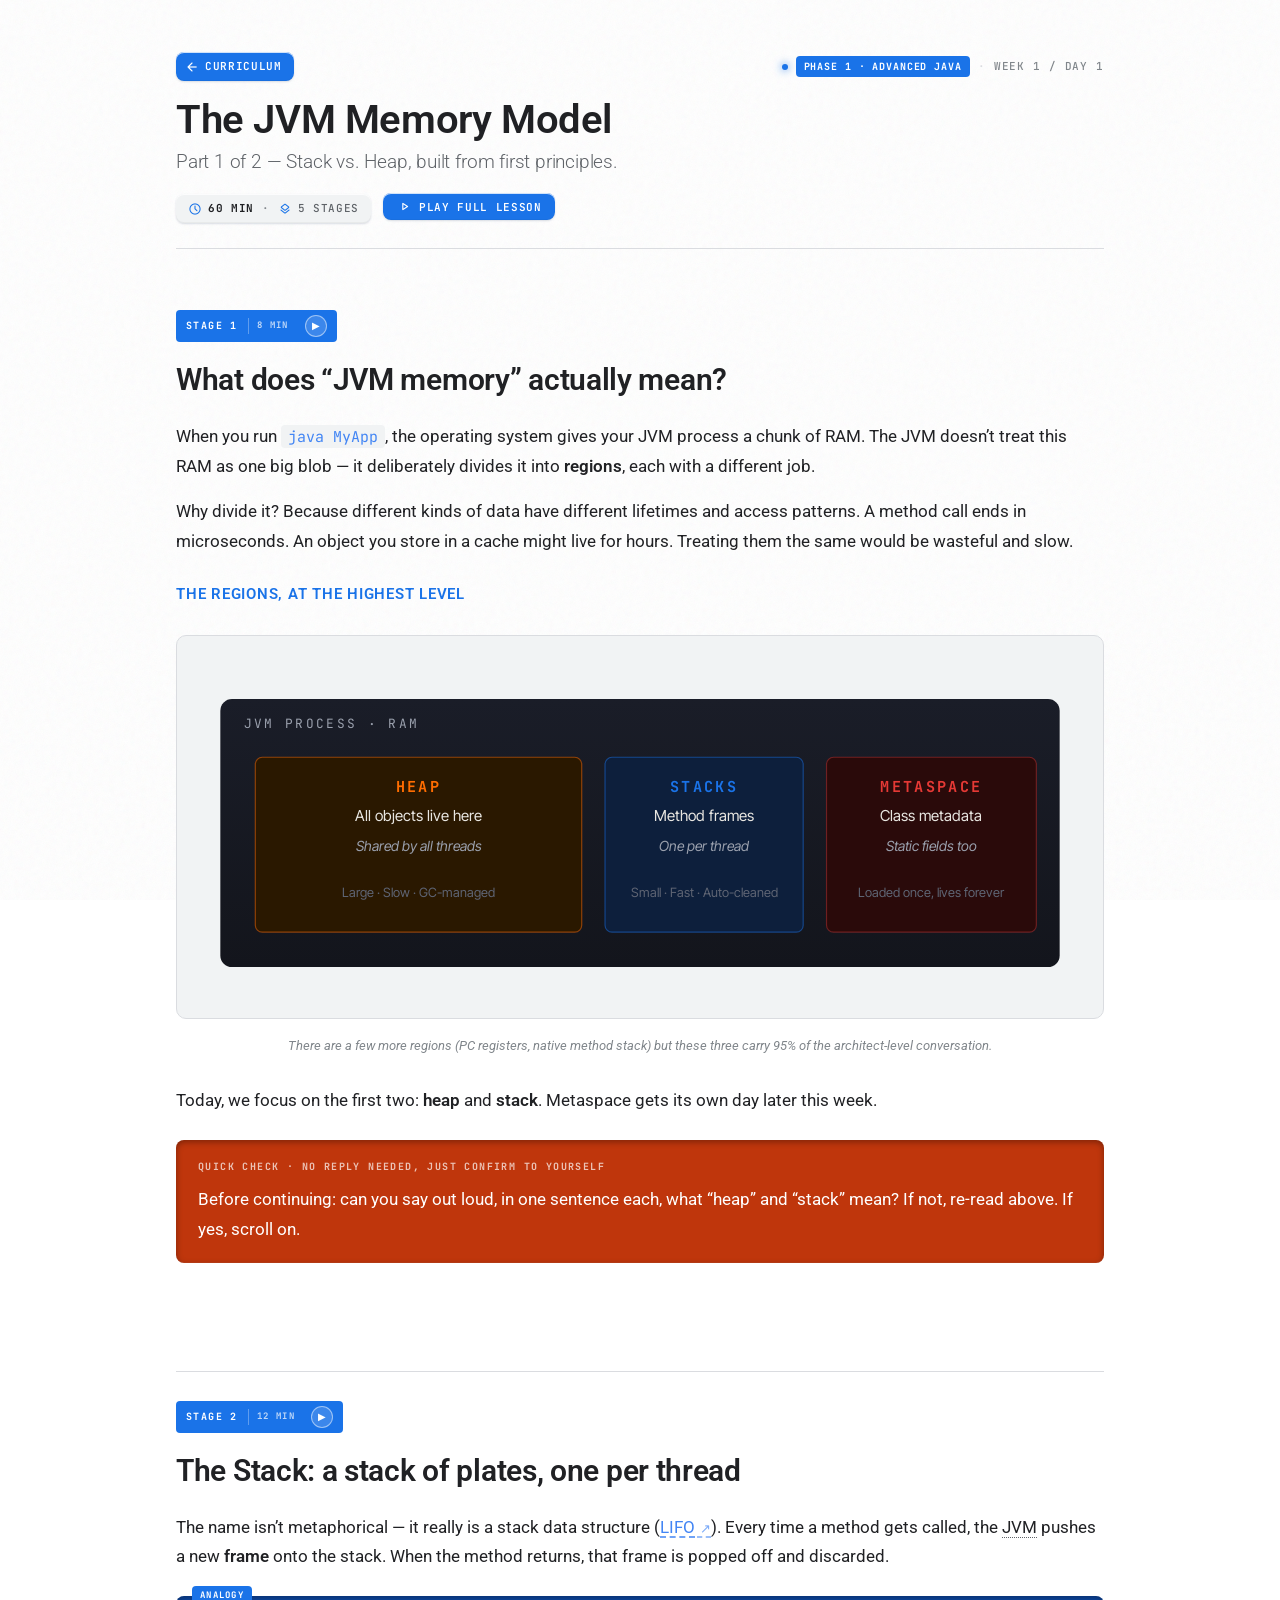
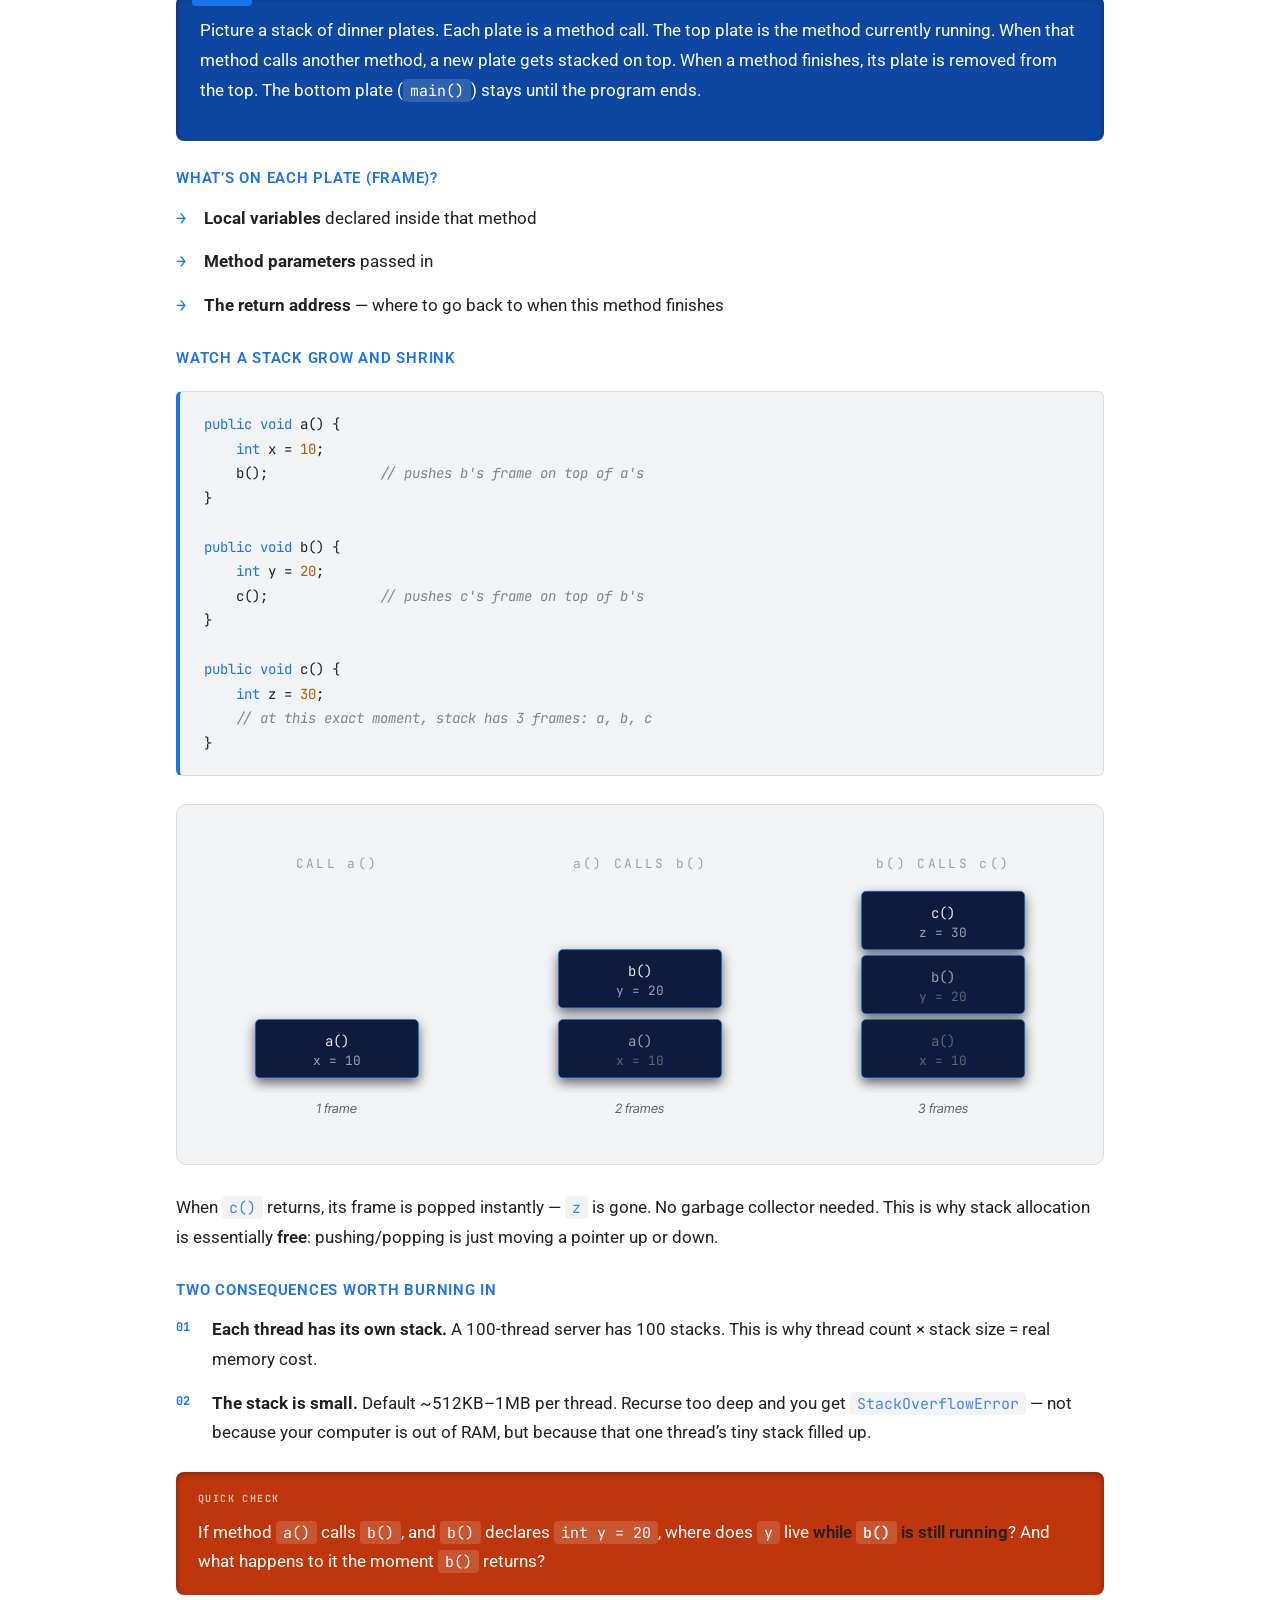
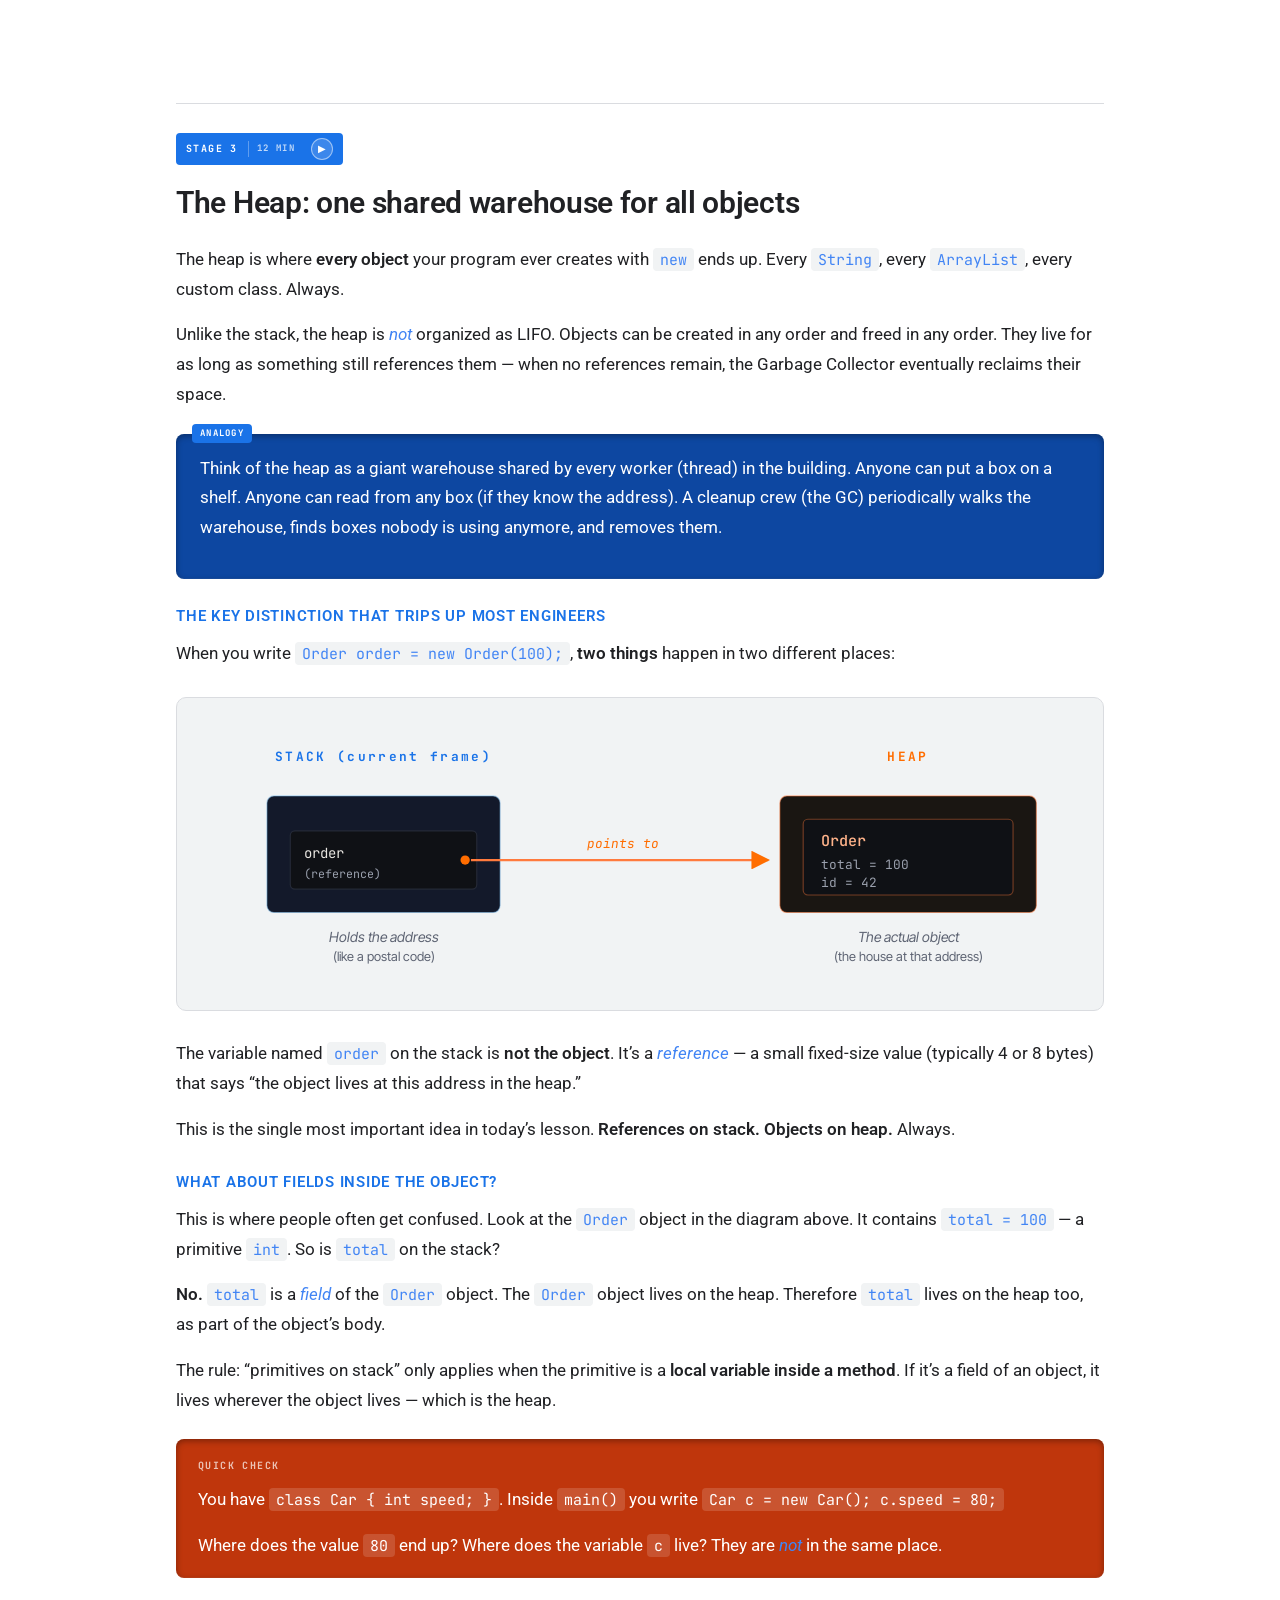
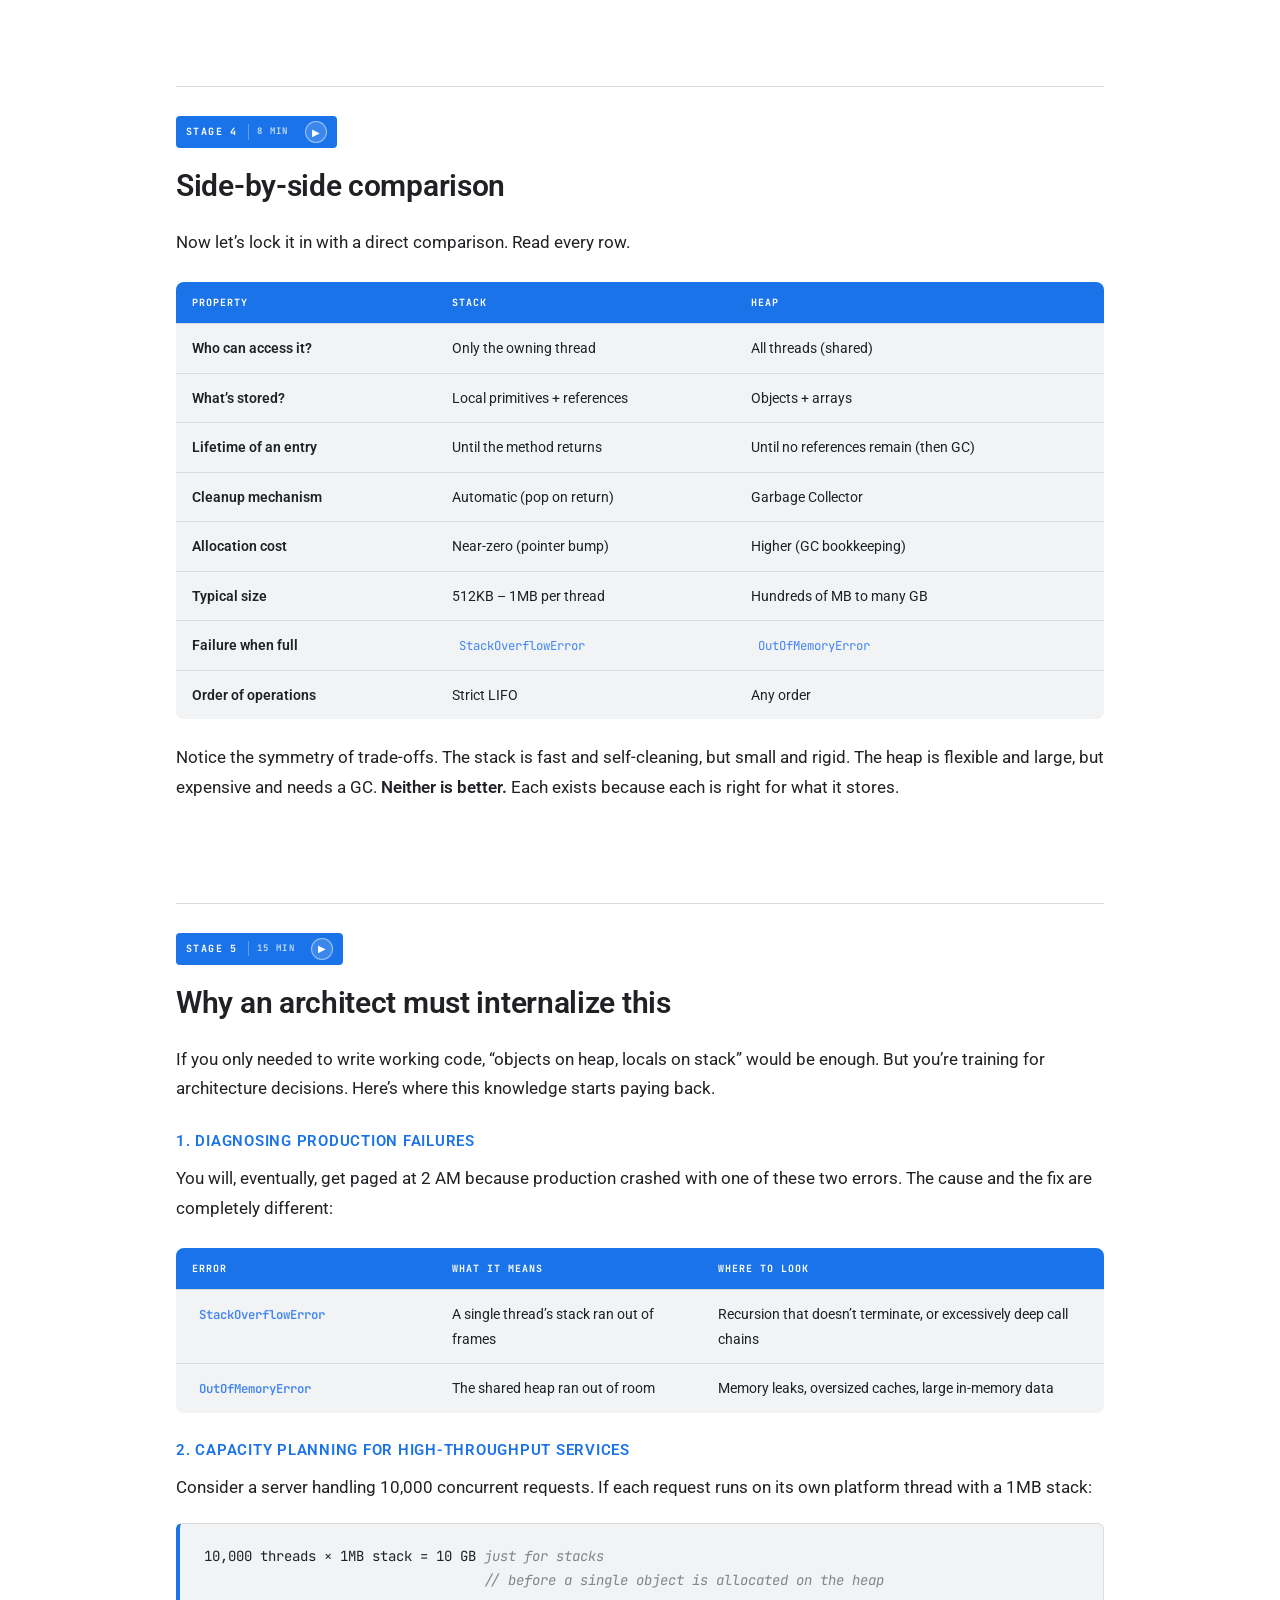
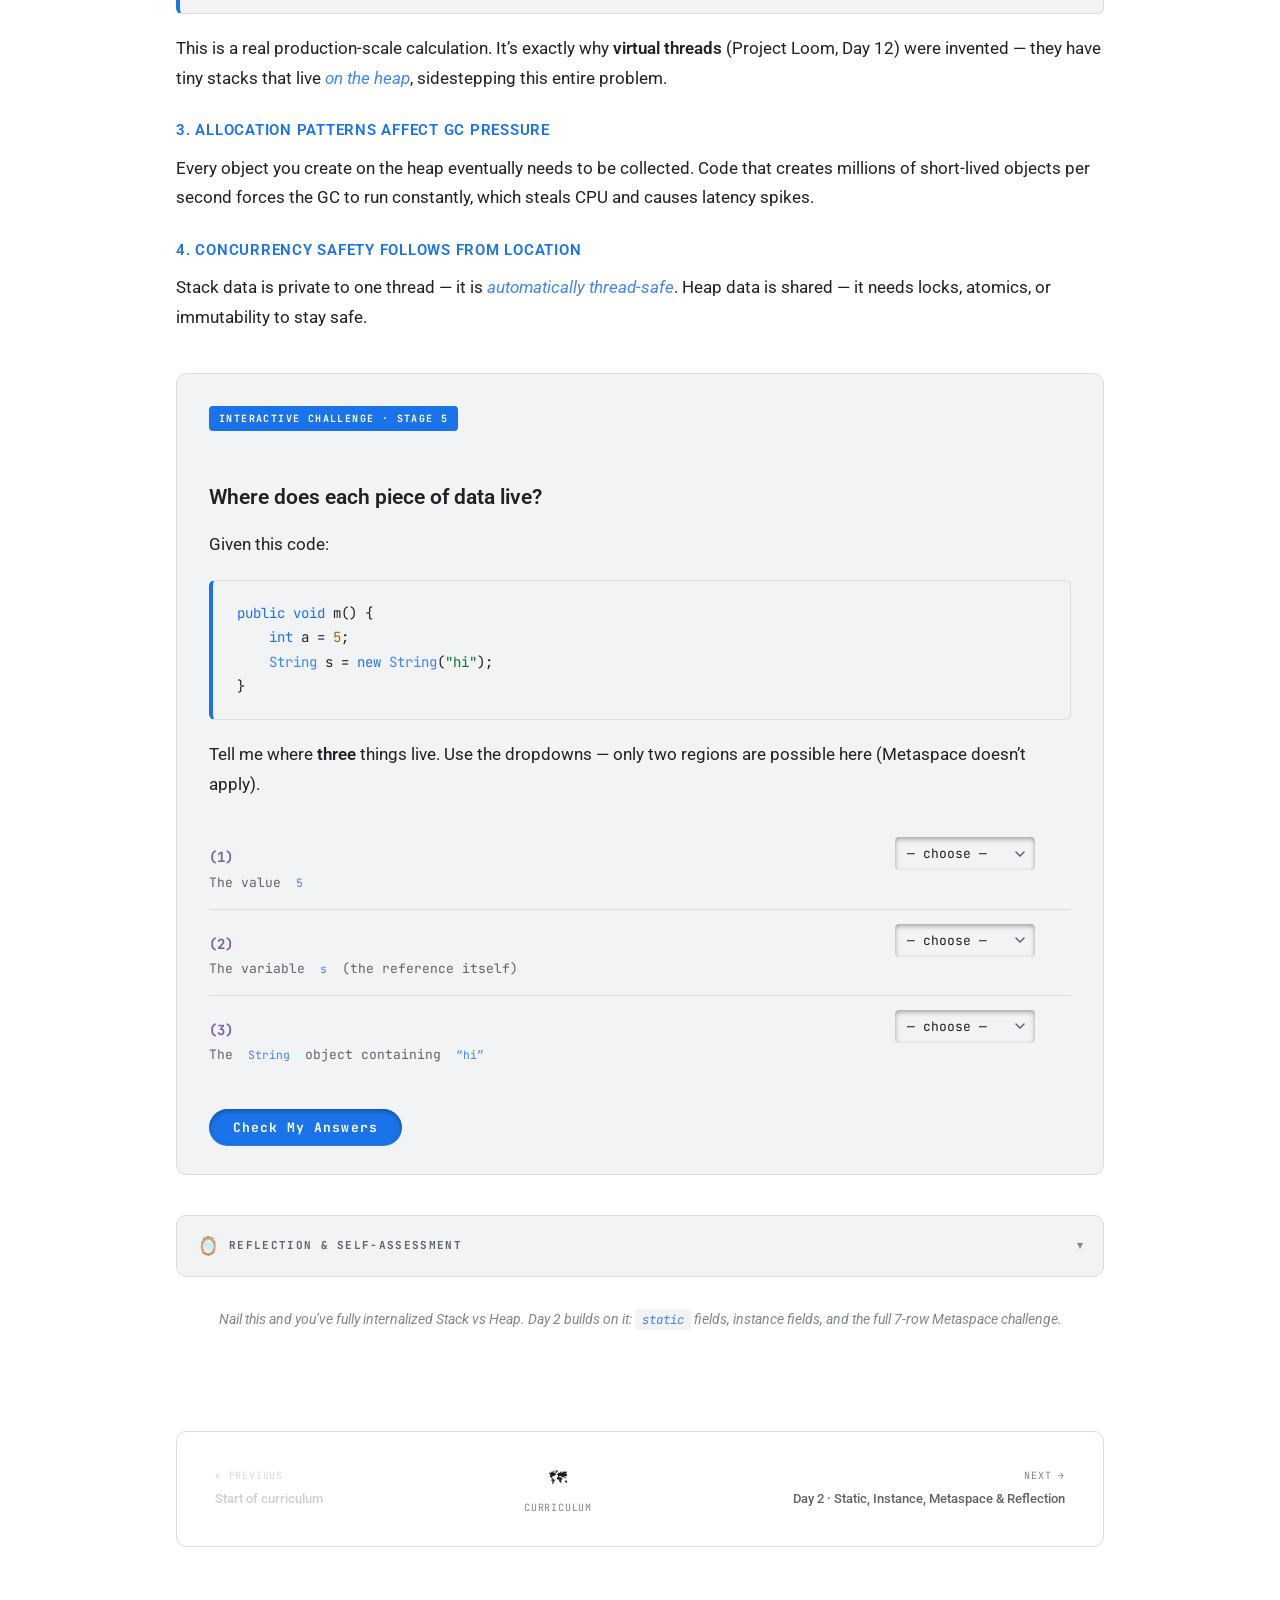
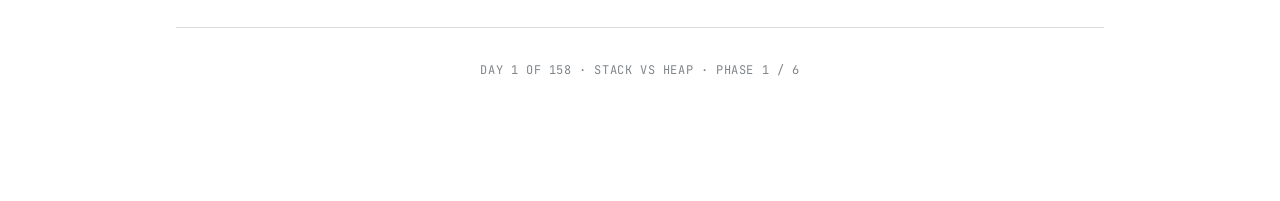
==== commit 78f67fd0: "refactor: svg borders, inset/outer shadow fixes across day pages - SVG diagrams: removed drop shadow" ====
--- a/week-01/day-1.html
+++ b/week-01/day-1.html
@@ -1,4 +1,4 @@
-<!DOCTYPE html>
+﻿<!DOCTYPE html>
 <html lang="en">
 <head>
 <meta charset="UTF-8">
@@ -67,24 +67,22 @@
             <stop offset="0%" stop-color="#1a1d28"/>
             <stop offset="100%" stop-color="#13151c"/>
           </linearGradient>
-          <filter id="regionShadow" x="-10%" y="-10%" width="120%" height="130%">
-            <feDropShadow dx="0" dy="4" stdDeviation="6" flood-color="rgba(0,0,0,0.6)"/>
-          </filter>
+          
         </defs>
-        <rect x="20" y="30" width="720" height="230" rx="10" fill="url(#processGrad)" filter="url(#regionShadow)"/>
+        <rect x="20" y="30" width="720" height="230" rx="10" fill="url(#processGrad)"/>
         <text x="40" y="55" fill="#9aa0ad" font-family="JetBrains Mono, monospace" font-size="11" letter-spacing="2">JVM PROCESS · RAM</text>
-        <rect x="50" y="80" width="280" height="150" rx="6" fill="#2A1800" filter="url(#regionShadow)"/>
-        <text x="190" y="110" fill="#ff7a3d" font-family="JetBrains Mono, monospace" font-size="13" font-weight="700" text-anchor="middle" letter-spacing="2">HEAP</text>
+        <rect x="50" y="80" width="280" height="150" rx="6" fill="#2A1800" stroke="#FF6D00" stroke-opacity="0.5"/>
+        <text x="190" y="110" fill="#FF6D00" font-family="JetBrains Mono, monospace" font-size="13" font-weight="700" text-anchor="middle" letter-spacing="2">HEAP</text>
         <text x="190" y="135" fill="#e8e6e1" font-family="Inter Tight, sans-serif" font-size="13" text-anchor="middle">All objects live here</text>
         <text x="190" y="160" fill="#9aa0ad" font-family="Inter Tight, sans-serif" font-size="12" text-anchor="middle" font-style="italic">Shared by all threads</text>
         <text x="190" y="200" fill="#5e6473" font-family="Inter Tight, sans-serif" font-size="11" text-anchor="middle">Large · Slow · GC-managed</text>
-        <rect x="350" y="80" width="170" height="150" rx="6" fill="#0D1F3C" filter="url(#regionShadow)"/>
-        <text x="435" y="110" fill="#7ab8e8" font-family="JetBrains Mono, monospace" font-size="13" font-weight="700" text-anchor="middle" letter-spacing="2">STACKS</text>
+        <rect x="350" y="80" width="170" height="150" rx="6" fill="#0D1F3C" stroke="#1A73E8" stroke-opacity="0.5"/>
+        <text x="435" y="110" fill="#1A73E8" font-family="JetBrains Mono, monospace" font-size="13" font-weight="700" text-anchor="middle" letter-spacing="2">STACKS</text>
         <text x="435" y="135" fill="#e8e6e1" font-family="Inter Tight, sans-serif" font-size="13" text-anchor="middle">Method frames</text>
         <text x="435" y="160" fill="#9aa0ad" font-family="Inter Tight, sans-serif" font-size="12" text-anchor="middle" font-style="italic">One per thread</text>
         <text x="435" y="200" fill="#5e6473" font-family="Inter Tight, sans-serif" font-size="11" text-anchor="middle">Small · Fast · Auto-cleaned</text>
-        <rect x="540" y="80" width="180" height="150" rx="6" fill="#2A0A0A" filter="url(#regionShadow)"/>
-        <text x="630" y="110" fill="#e87a7a" font-family="JetBrains Mono, monospace" font-size="13" font-weight="700" text-anchor="middle" letter-spacing="2">METASPACE</text>
+        <rect x="540" y="80" width="180" height="150" rx="6" fill="#2A0A0A" stroke="#E53935" stroke-opacity="0.4"/>
+        <text x="630" y="110" fill="#E53935" font-family="JetBrains Mono, monospace" font-size="13" font-weight="700" text-anchor="middle" letter-spacing="2">METASPACE</text>
         <text x="630" y="135" fill="#e8e6e1" font-family="Inter Tight, sans-serif" font-size="13" text-anchor="middle">Class metadata</text>
         <text x="630" y="160" fill="#9aa0ad" font-family="Inter Tight, sans-serif" font-size="12" text-anchor="middle" font-style="italic">Static fields too</text>
         <text x="630" y="200" fill="#5e6473" font-family="Inter Tight, sans-serif" font-size="11" text-anchor="middle">Loaded once, lives forever</text>
@@ -145,24 +143,24 @@
         <text x="120" y="30" fill="#9aa0ad" font-family="JetBrains Mono, monospace" font-size="11" text-anchor="middle" letter-spacing="2">CALL a()</text>
         <text x="380" y="30" fill="#9aa0ad" font-family="JetBrains Mono, monospace" font-size="11" text-anchor="middle" letter-spacing="2">a() CALLS b()</text>
         <text x="640" y="30" fill="#9aa0ad" font-family="JetBrains Mono, monospace" font-size="11" text-anchor="middle" letter-spacing="2">b() CALLS c()</text>
-        <rect x="50" y="160" width="140" height="50" rx="4" fill="#0D1F3C" filter="url(#frameShadow)"/>
+        <rect x="50" y="160" width="140" height="50" rx="4" fill="#0D1F3C" stroke="#1A73E8" stroke-opacity="0.5" filter="url(#frameShadow)"/>
         <text x="120" y="183" fill="#e8e6e1" font-family="JetBrains Mono, monospace" font-size="12" text-anchor="middle">a()</text>
         <text x="120" y="199" fill="#9aa0ad" font-family="JetBrains Mono, monospace" font-size="11" text-anchor="middle">x = 10</text>
         <text x="120" y="240" fill="#5e6473" font-family="Inter Tight, sans-serif" font-size="11" text-anchor="middle" font-style="italic">1 frame</text>
-        <rect x="310" y="100" width="140" height="50" rx="4" fill="#0D1F3C" filter="url(#frameShadow)"/>
+        <rect x="310" y="100" width="140" height="50" rx="4" fill="#0D1F3C" stroke="#1A73E8" stroke-opacity="0.5" filter="url(#frameShadow)"/>
         <text x="380" y="123" fill="#e8e6e1" font-family="JetBrains Mono, monospace" font-size="12" text-anchor="middle">b()</text>
         <text x="380" y="139" fill="#9aa0ad" font-family="JetBrains Mono, monospace" font-size="11" text-anchor="middle">y = 20</text>
-        <rect x="310" y="160" width="140" height="50" rx="4" fill="#0D1F3C" filter="url(#frameShadow)"/>
+        <rect x="310" y="160" width="140" height="50" rx="4" fill="#0D1F3C" stroke="#1A73E8" stroke-opacity="0.5" filter="url(#frameShadow)"/>
         <text x="380" y="183" fill="#9aa0ad" font-family="JetBrains Mono, monospace" font-size="12" text-anchor="middle">a()</text>
         <text x="380" y="199" fill="#5e6473" font-family="JetBrains Mono, monospace" font-size="11" text-anchor="middle">x = 10</text>
         <text x="380" y="240" fill="#5e6473" font-family="Inter Tight, sans-serif" font-size="11" text-anchor="middle" font-style="italic">2 frames</text>
-        <rect x="570" y="50" width="140" height="50" rx="4" fill="#0D1F3C" filter="url(#frameShadow)"/>
+        <rect x="570" y="50" width="140" height="50" rx="4" fill="#0D1F3C" stroke="#1A73E8" stroke-opacity="0.5" filter="url(#frameShadow)"/>
         <text x="640" y="73" fill="#e8e6e1" font-family="JetBrains Mono, monospace" font-size="12" text-anchor="middle">c()</text>
         <text x="640" y="89" fill="#9aa0ad" font-family="JetBrains Mono, monospace" font-size="11" text-anchor="middle">z = 30</text>
-        <rect x="570" y="105" width="140" height="50" rx="4" fill="#0D1F3C" filter="url(#frameShadow)"/>
+        <rect x="570" y="105" width="140" height="50" rx="4" fill="#0D1F3C" stroke="#1A73E8" stroke-opacity="0.5" filter="url(#frameShadow)"/>
         <text x="640" y="128" fill="#9aa0ad" font-family="JetBrains Mono, monospace" font-size="12" text-anchor="middle">b()</text>
         <text x="640" y="144" fill="#5e6473" font-family="JetBrains Mono, monospace" font-size="11" text-anchor="middle">y = 20</text>
-        <rect x="570" y="160" width="140" height="50" rx="4" fill="#0D1F3C" filter="url(#frameShadow)"/>
+        <rect x="570" y="160" width="140" height="50" rx="4" fill="#0D1F3C" stroke="#1A73E8" stroke-opacity="0.5" filter="url(#frameShadow)"/>
         <text x="640" y="183" fill="#5e6473" font-family="JetBrains Mono, monospace" font-size="12" text-anchor="middle">a()</text>
         <text x="640" y="199" fill="#5e6473" font-family="JetBrains Mono, monospace" font-size="11" text-anchor="middle">x = 10</text>
         <text x="640" y="240" fill="#5e6473" font-family="Inter Tight, sans-serif" font-size="11" text-anchor="middle" font-style="italic">3 frames</text>
@@ -204,20 +202,20 @@
       <svg viewBox="0 0 760 220" xmlns="http://www.w3.org/2000/svg" width="100%" preserveAspectRatio="xMidYMid meet" role="img" aria-label="Reference on stack pointing to object on heap">
         <defs>
           <marker id="arr1" viewBox="0 0 10 10" refX="9" refY="5" markerWidth="8" markerHeight="8" orient="auto">
-            <path d="M 0 0 L 10 5 L 0 10 z" fill="#ff7a3d"/>
+            <path d="M 0 0 L 10 5 L 0 10 z" fill="#FF6D00"/>
           </marker>
         </defs>
-        <text x="160" y="30" fill="#7ab8e8" font-family="JetBrains Mono, monospace" font-size="11" font-weight="700" text-anchor="middle" letter-spacing="2">STACK (current frame)</text>
+        <text x="160" y="30" fill="#1A73E8" font-family="JetBrains Mono, monospace" font-size="11" font-weight="700" text-anchor="middle" letter-spacing="2">STACK (current frame)</text>
         <rect x="60" y="60" width="200" height="100" rx="6" fill="#13192a" stroke="#7ab8e8" stroke-opacity="0.5"/>
         <rect x="80" y="90" width="160" height="50" rx="4" fill="#0f1115" stroke="#252a37"/>
         <text x="92" y="113" fill="#e8e6e1" font-family="JetBrains Mono, monospace" font-size="12">order</text>
         <text x="92" y="130" fill="#9aa0ad" font-family="JetBrains Mono, monospace" font-size="10">(reference)</text>
-        <circle cx="230" cy="115" r="4" fill="#ff7a3d"/>
+        <circle cx="230" cy="115" r="4" fill="#FF6D00"/>
         <text x="160" y="185" fill="#5e6473" font-family="Inter Tight, sans-serif" font-size="12" font-style="italic" text-anchor="middle">Holds the address</text>
         <text x="160" y="202" fill="#5e6473" font-family="Inter Tight, sans-serif" font-size="11" text-anchor="middle">(like a postal code)</text>
         <path d="M 235 115 L 490 115" fill="none" stroke="#ff7a3d" stroke-width="2" marker-end="url(#arr1)"/>
-        <text x="365" y="105" fill="#ff7a3d" font-family="JetBrains Mono, monospace" font-size="11" text-anchor="middle" font-style="italic">points to</text>
-        <text x="610" y="30" fill="#ff7a3d" font-family="JetBrains Mono, monospace" font-size="11" font-weight="700" text-anchor="middle" letter-spacing="2">HEAP</text>
+        <text x="365" y="105" fill="#FF6D00" font-family="JetBrains Mono, monospace" font-size="11" text-anchor="middle" font-style="italic">points to</text>
+        <text x="610" y="30" fill="#FF6D00" font-family="JetBrains Mono, monospace" font-size="11" font-weight="700" text-anchor="middle" letter-spacing="2">HEAP</text>
         <rect x="500" y="60" width="220" height="100" rx="6" fill="#1a1612" stroke="#ff7a3d" stroke-opacity="0.5"/>
         <rect x="520" y="80" width="180" height="65" rx="4" fill="#0f1115" stroke="#ff7a3d" stroke-opacity="0.4"/>
         <text x="535" y="103" fill="#ffb38a" font-family="JetBrains Mono, monospace" font-size="13" font-weight="500">Order</text>
@@ -452,3 +450,5 @@
 </script>
 </body>
 </html>
+
+
--- a/assets/styles.css
+++ b/assets/styles.css
@@ -1051,7 +1051,7 @@
   background: var(--bg-code);
   color: var(--phase-color, var(--accent));
   border: none;
-  box-shadow: inset 0 2px 5px rgba(0,0,0,0.35), inset 0 -1px 0 rgba(255,255,255,0.05);
+  box-shadow: var(--shadow-1);
 }
 .btn-reveal:hover, .btn-show-answers:hover {
   background: var(--phase-color, var(--accent));
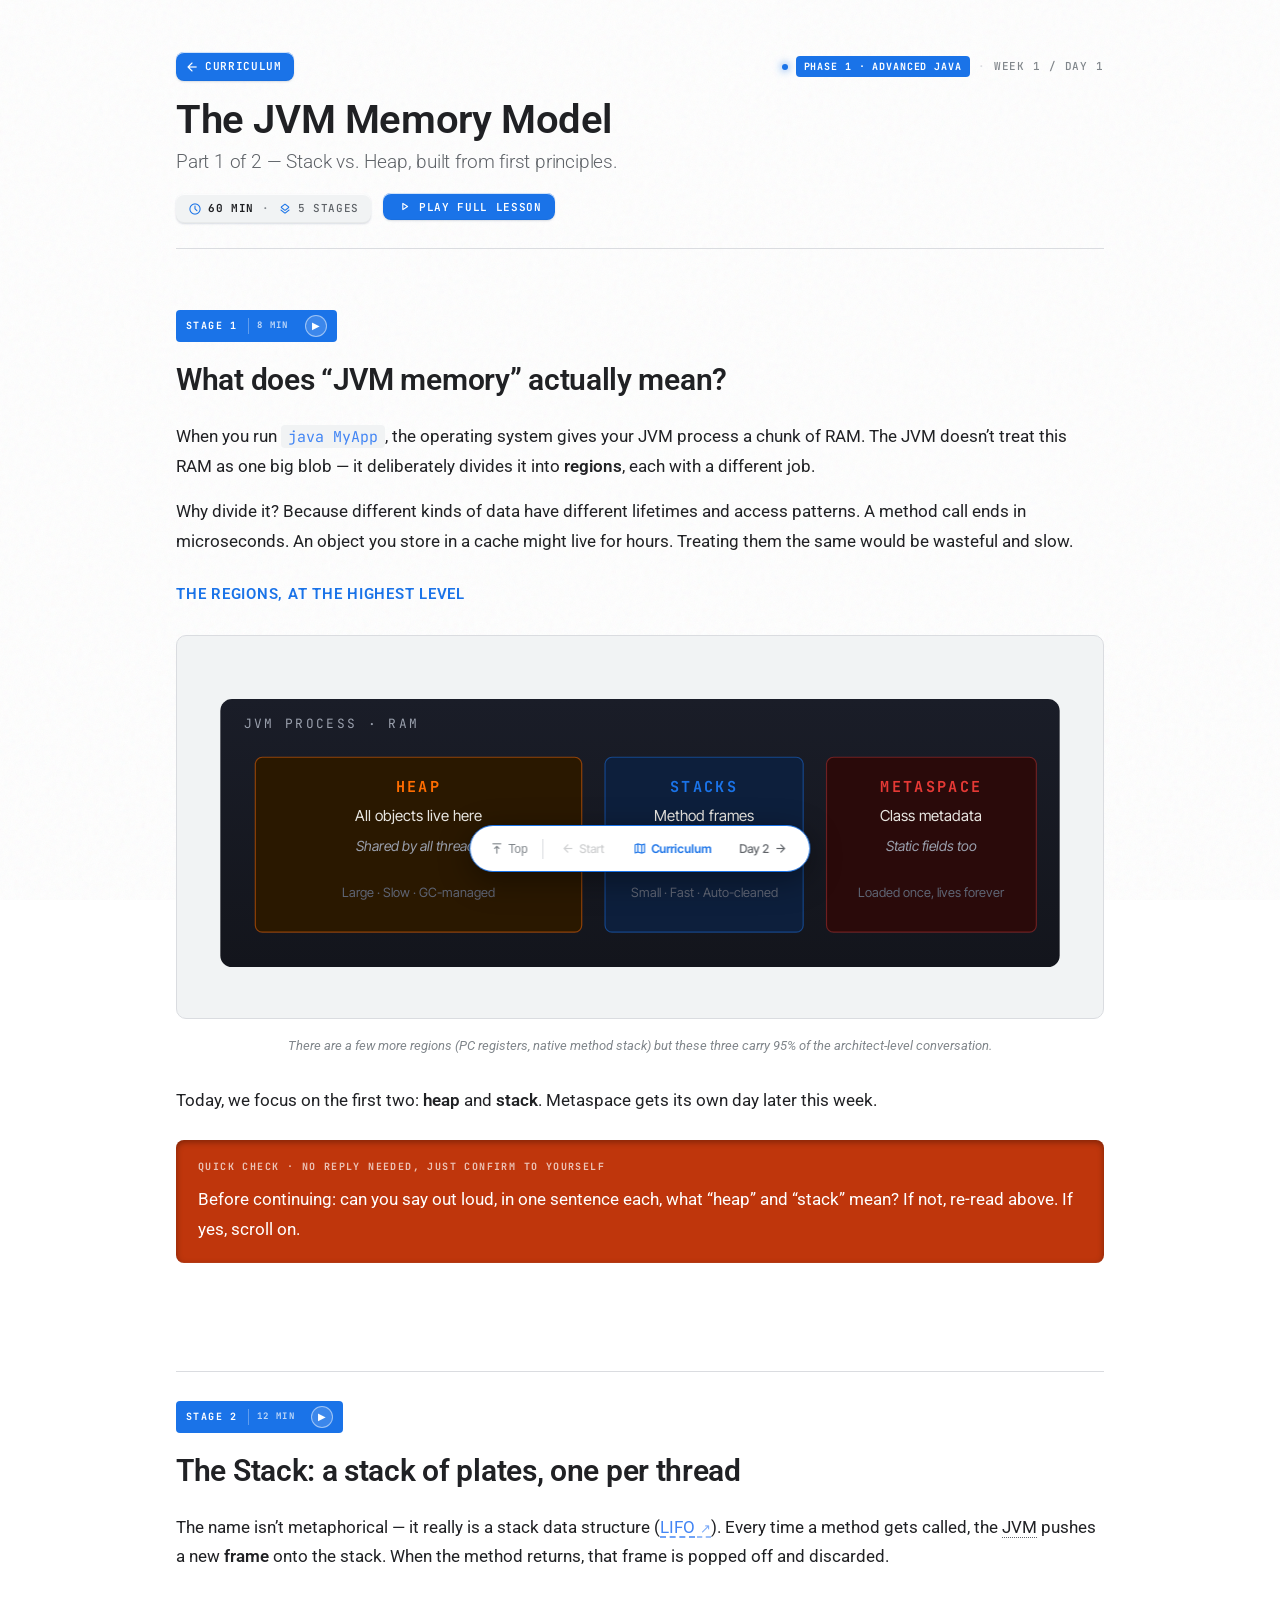
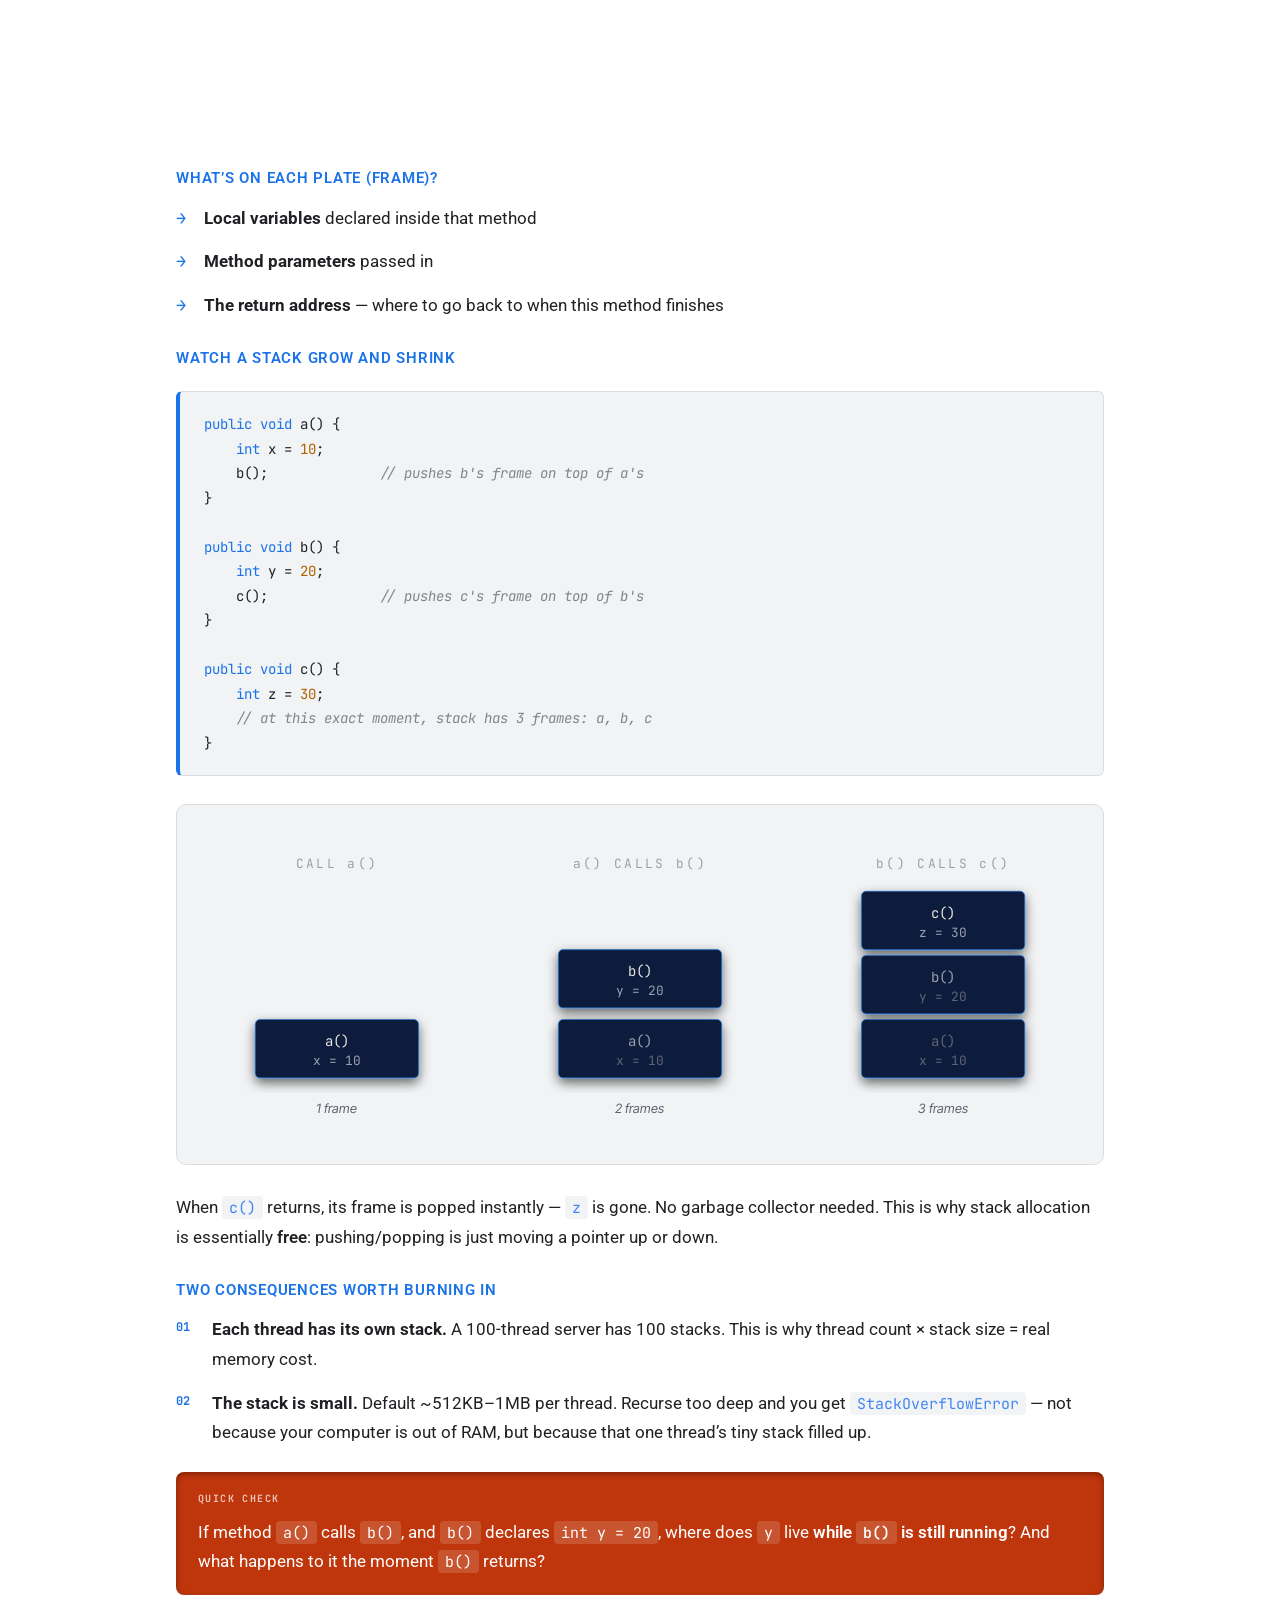
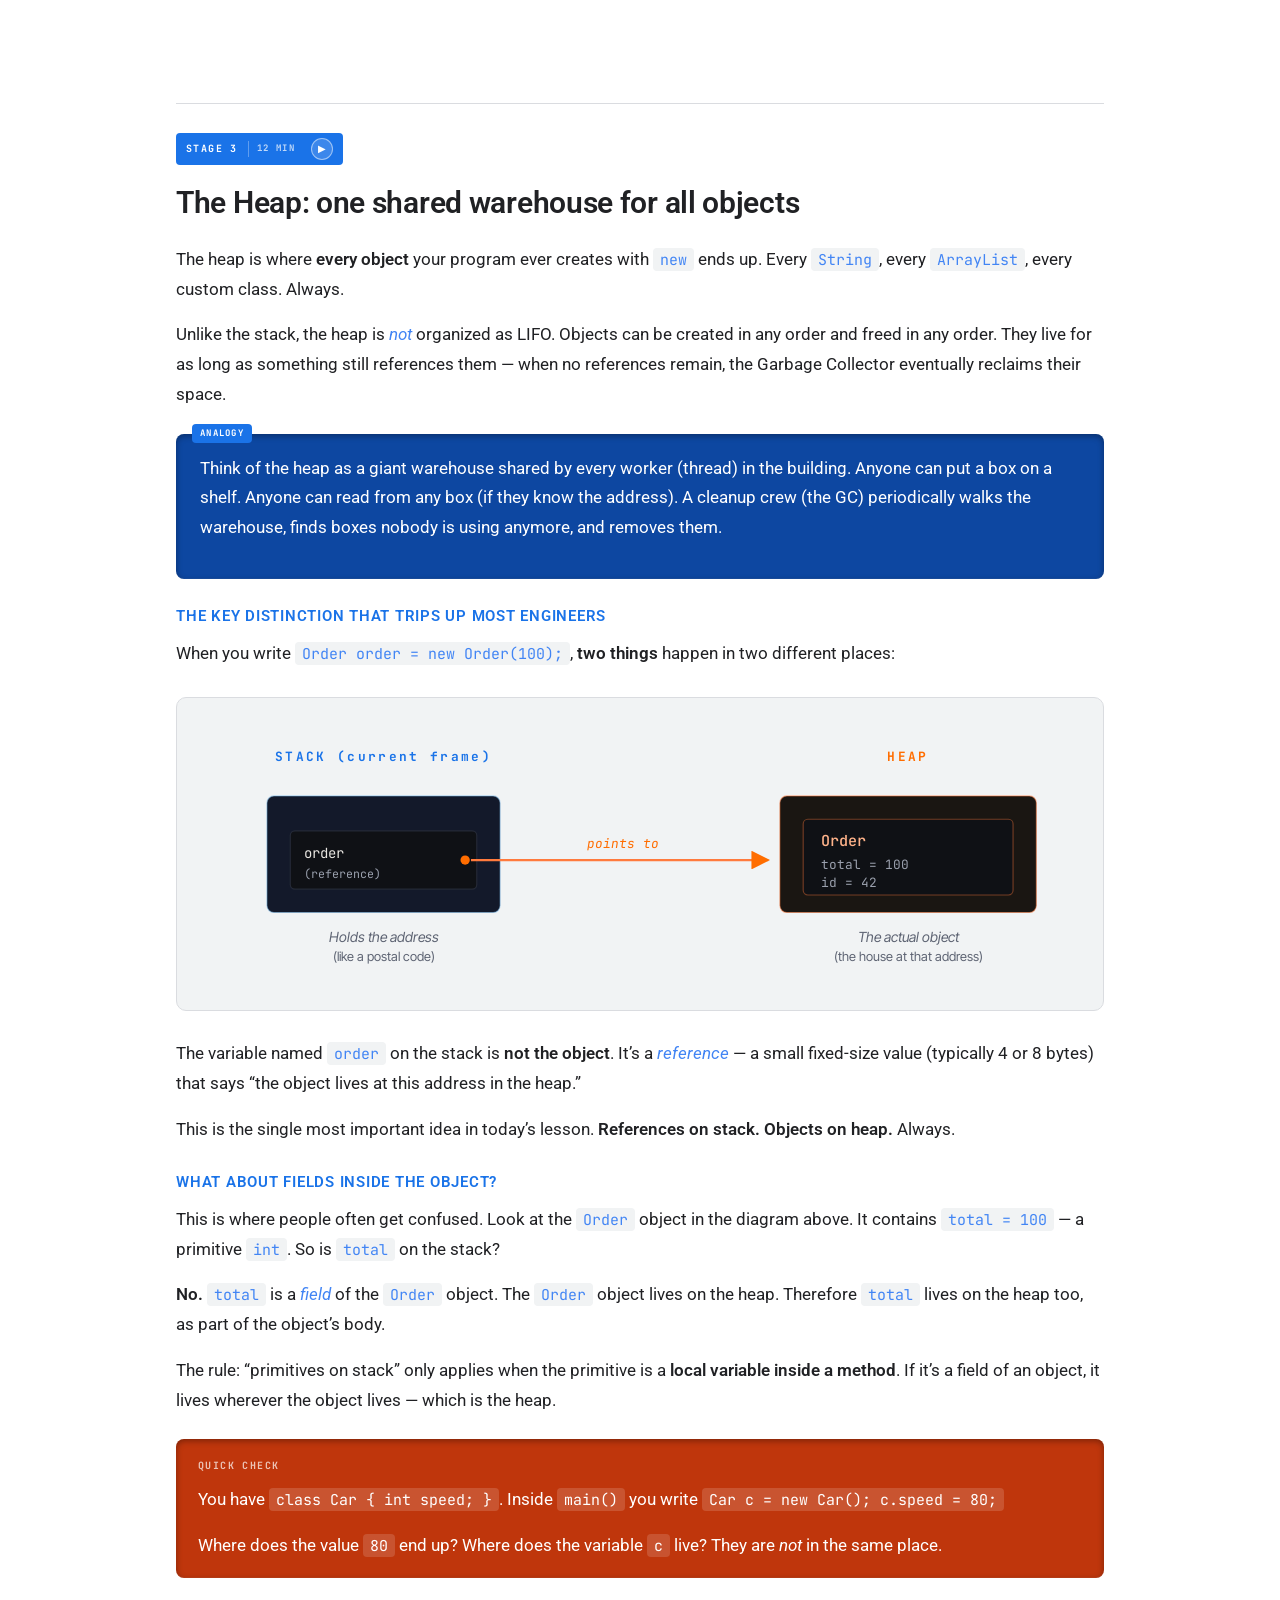
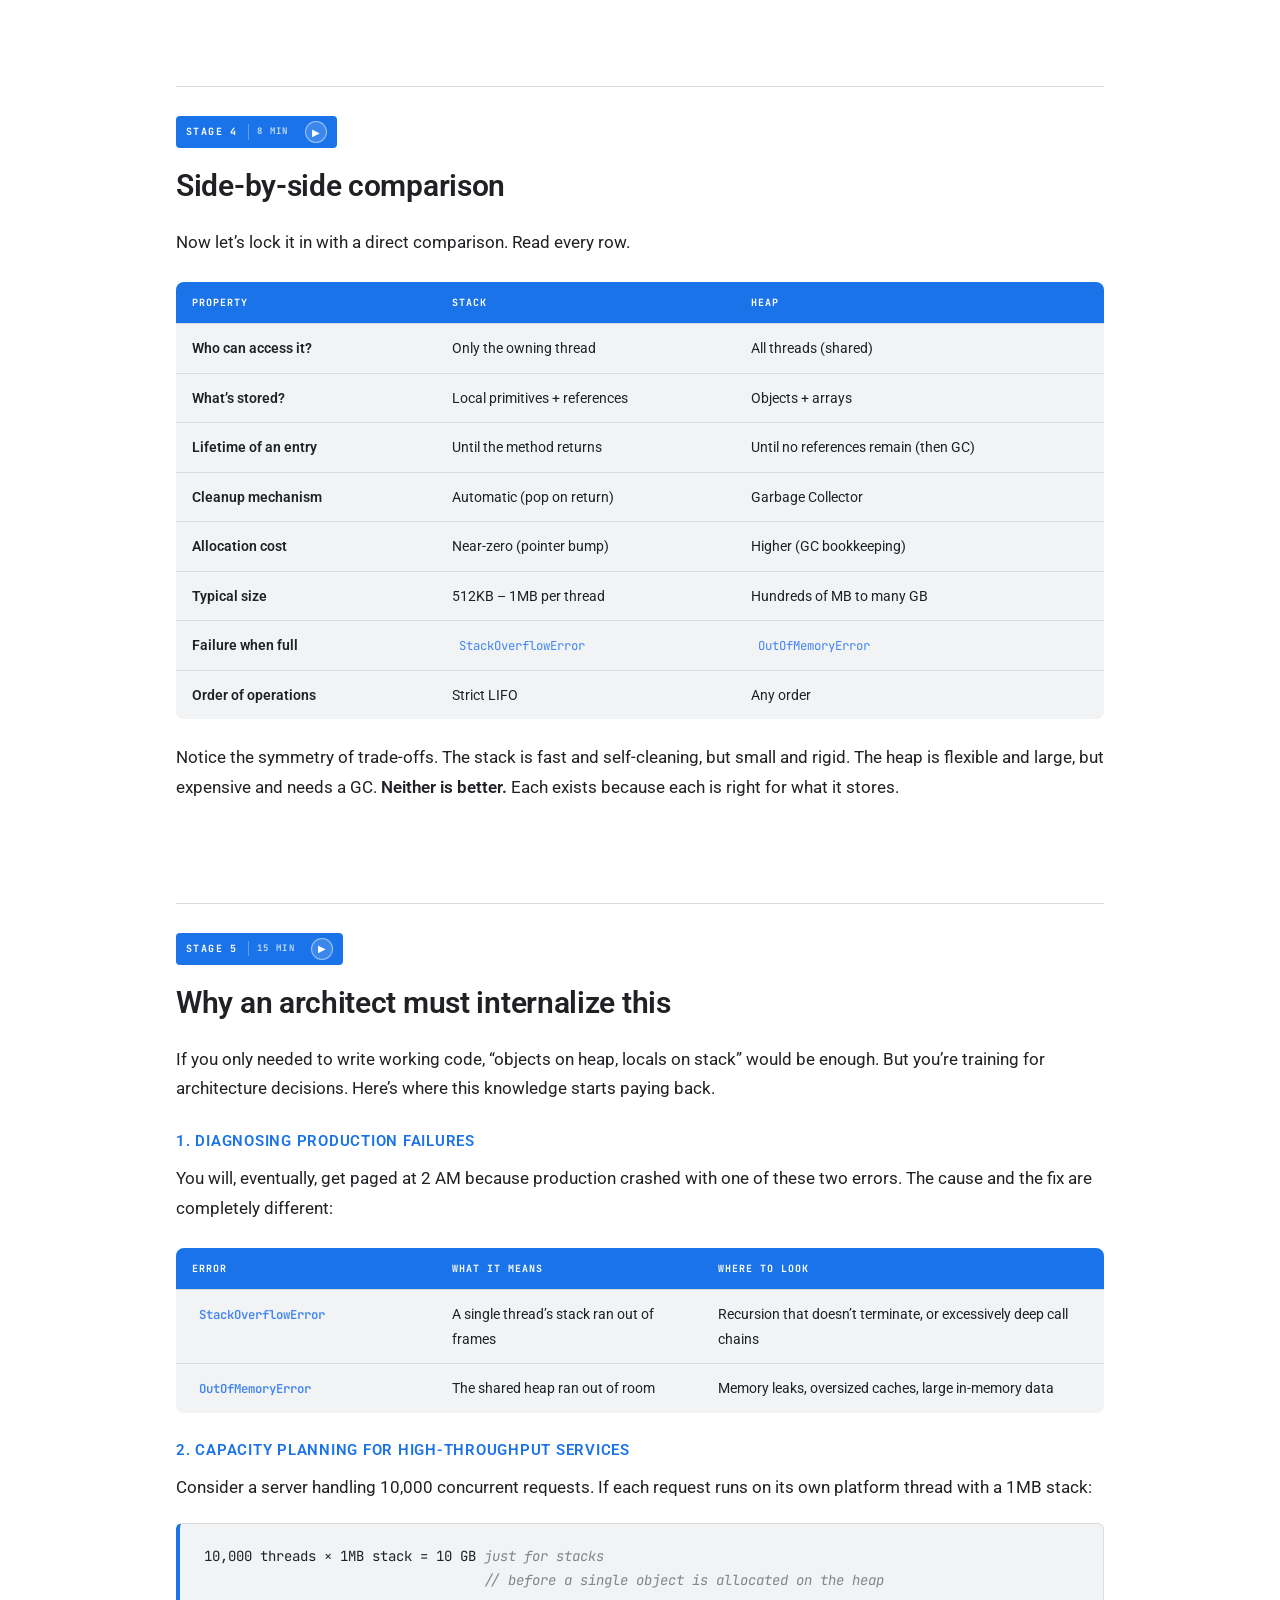
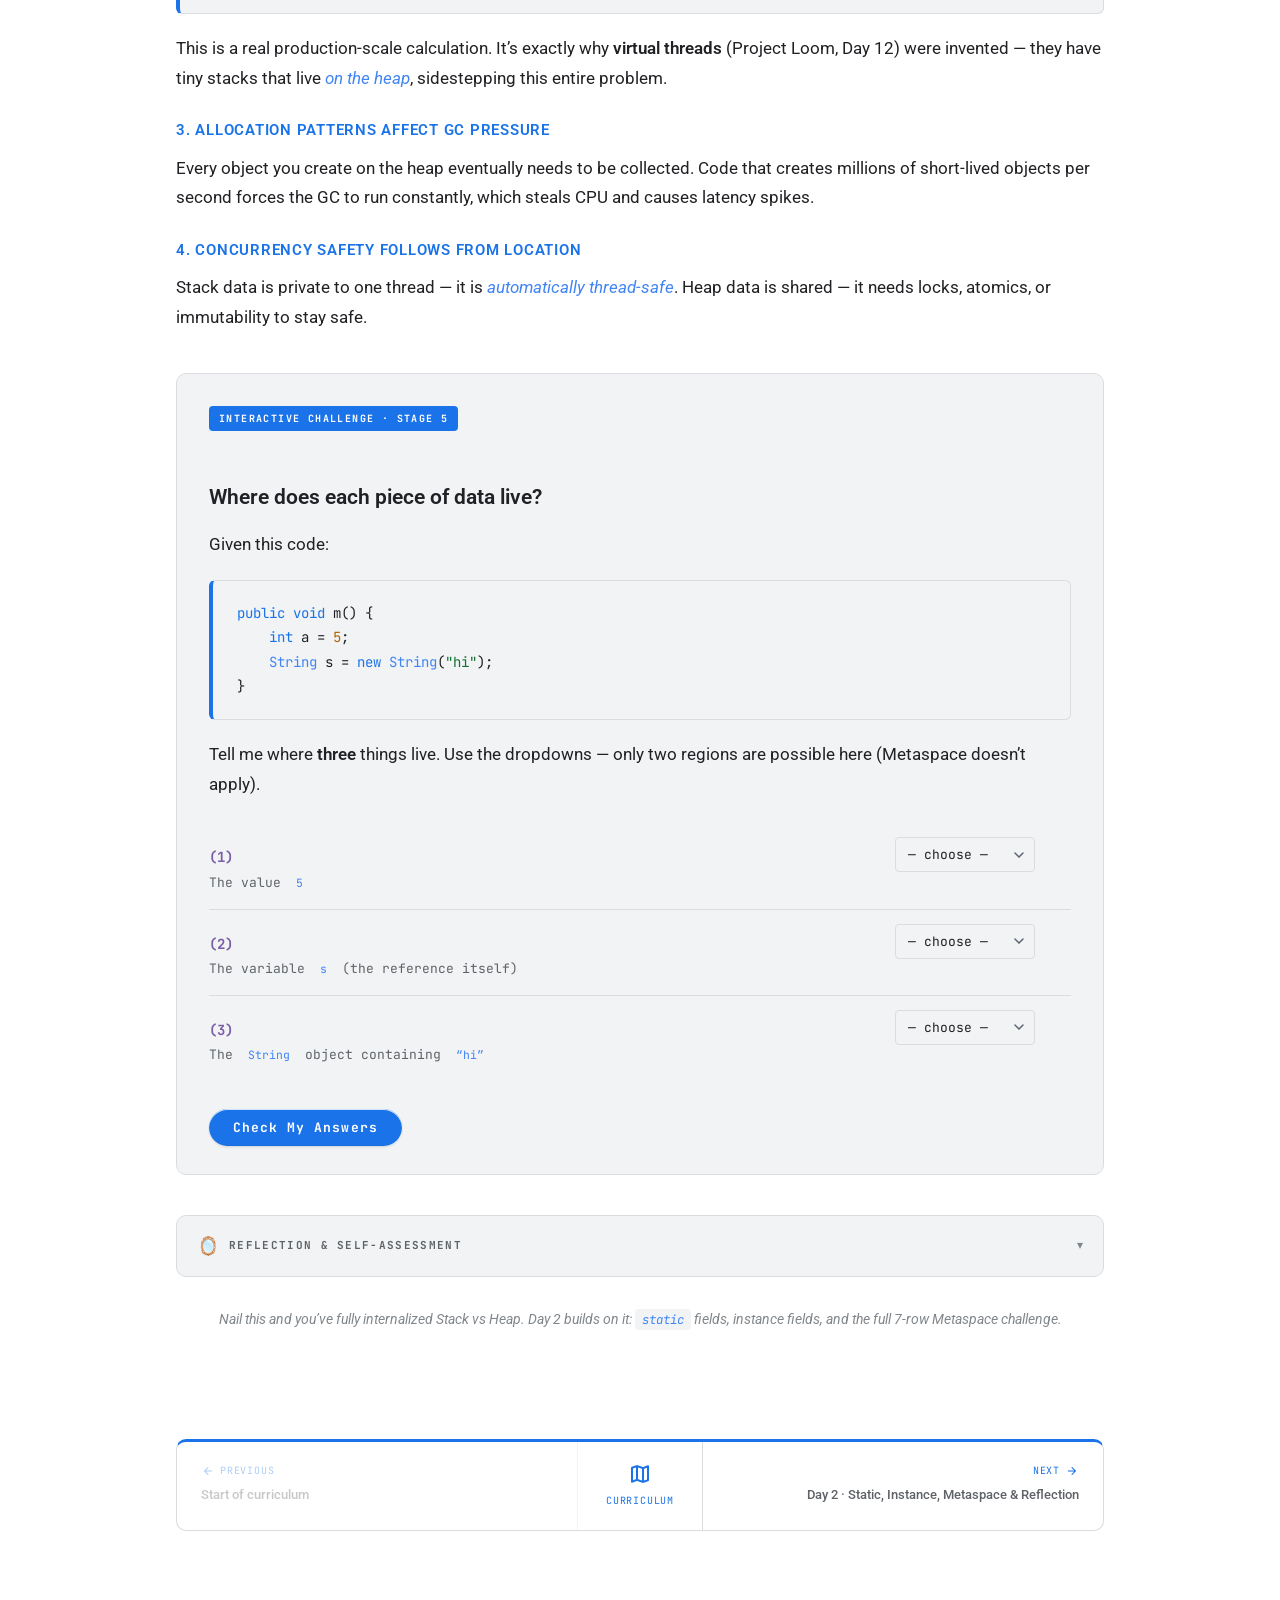
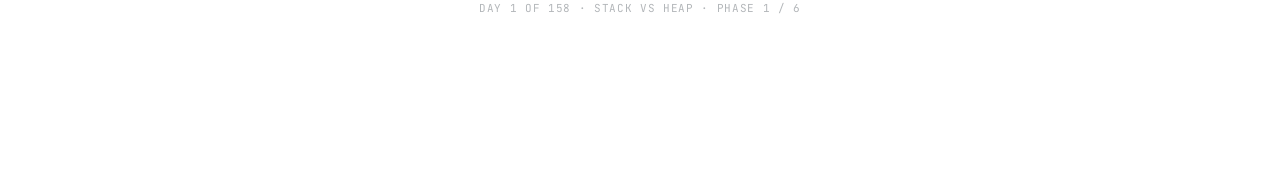
==== commit bcba3895: "fix: lower open-ended challenge min chars from 50 to 20 - curriculum.js minChars: 50 → 20 - All day " ====
--- a/week-01/day-1.html
+++ b/week-01/day-1.html
@@ -452,3 +452,5 @@
 </html>
 
 
+
+
--- a/assets/styles.css
+++ b/assets/styles.css
@@ -675,6 +675,7 @@
   margin-bottom: 10px;
 }
 .recap p:last-child { margin-bottom: 0; }
+.analogy *, .check *, .key-rule *, .architect-callout *, .recap * { color: #fff; }
 
 .analogy code, .check code, .key-rule code, .architect-callout code, .recap code {
   background: rgba(255,255,255,0.15);
@@ -893,8 +894,8 @@
 .select-answer {
   appearance: none;
   background: var(--bg-code);
-  border: none;
-  box-shadow: inset 0 2px 5px rgba(0,0,0,0.35), inset 0 -1px 0 rgba(255,255,255,0.05);
+  border: 1px solid var(--border);
+  box-shadow: none;
   border-radius: var(--radius-sm);
   color: var(--ink);
   font-family: 'JetBrains Mono', monospace;
@@ -1037,11 +1038,11 @@
 .btn-check {
   background: var(--phase-color, var(--accent));
   color: #fff;
-  box-shadow: inset 0 2px 5px rgba(0,0,0,0.30), inset 0 -1px 0 rgba(255,255,255,0.12);
+  box-shadow: var(--shadow-1);
 }
 .btn-check:hover {
   filter: brightness(1.1);
-  box-shadow: inset 0 3px 7px rgba(0,0,0,0.35), inset 0 -1px 0 rgba(255,255,255,0.12);
+  box-shadow: var(--shadow-2);
   transform: translateY(-1px);
 }
 .btn-check:active { transform: translateY(0); }
@@ -1056,7 +1057,13 @@
 .btn-reveal:hover, .btn-show-answers:hover {
   background: var(--phase-color, var(--accent));
   color: #fff;
-  box-shadow: inset 0 2px 5px rgba(0,0,0,0.30), inset 0 -1px 0 rgba(255,255,255,0.12);
+  box-shadow: var(--shadow-2);
+}
+.btn-reveal:disabled, .btn-show-answers:disabled {
+  opacity: 0.35;
+  cursor: not-allowed;
+  pointer-events: none;
+  box-shadow: none;
 }
 
 /* Score display */
@@ -1125,6 +1132,11 @@
   flex-direction: column;
   align-items: flex-end;
   gap: 10px;
+  pointer-events: none;
+}
+#settings-fab-wrap .settings-fab,
+#settings-fab-wrap .settings-popup.open {
+  pointer-events: auto;
 }
 .settings-fab {
   width: 48px;
@@ -1253,14 +1265,15 @@
 .toggle-switch input:checked + .toggle-track .toggle-thumb { transform: translateX(16px); }
 
 footer {
-  margin-top: 80px;
-  padding-top: 32px;
-  border-top: 1px solid var(--line);
-  font-family: 'JetBrains Mono', monospace;
-  font-size: 12px;
+  margin-top: 48px;
+  padding: 20px 0 40px;
+  font-family: 'JetBrains Mono', monospace;
+  font-size: 11px;
   color: var(--ink-faint);
-  letter-spacing: 0.05em;
+  letter-spacing: 0.06em;
   text-align: center;
+  text-transform: uppercase;
+  opacity: 0.6;
 }
 
 /* â•â•â•â•â•â•â•â•â•â•â•â•â•â•â•â•â•â•â•â•â•â•â•â•â•â•â•â•â•â•â•â•â•â•â•â•â•â•â•â•â•â•â•â•â•â•â•â•â•â•â•â•â•â•â•â•â•â•â•
@@ -1755,6 +1768,7 @@
 .week-days.open {
   padding: 18px;
   opacity: 1;
+  overflow: visible;
 }
 
 /* Day card */
@@ -1954,41 +1968,48 @@
 /* Bottom nav â€” sits between last content block and footer */
 .lesson-nav {
   display: flex;
-  align-items: center;
-  justify-content: space-between;
-  gap: 12px;
-  margin: 56px 0 32px;
-  padding: 20px 24px;
+  align-items: stretch;
+  margin: 64px 0 40px;
   background: var(--bg-elev);
-  border: 1px solid var(--line);
+  border: 1px solid var(--border);
+  border-top: 3px solid var(--phase-color, var(--accent));
   border-radius: var(--radius-lg);
+  overflow: hidden;
 }
 .lesson-nav-btn {
   display: flex;
   flex-direction: column;
-  gap: 3px;
+  gap: 4px;
   text-decoration: none;
   color: inherit;
-  padding: 10px 14px;
-  border-radius: var(--radius-md);
-  transition: background .15s, color .15s;
+  padding: 20px 24px;
+  flex: 1;
   min-width: 0;
-  max-width: 42%;
-}
-.lesson-nav-btn:hover { background: var(--line); }
-.lesson-nav-btn.disabled { opacity: .3; pointer-events: none; cursor: default; }
+  border-right: 1px solid var(--border);
+  transition: background .15s;
+}
+.lesson-nav-btn:last-child { border-right: none; }
+.lesson-nav-btn:hover { background: var(--bg-code); }
+.lesson-nav-btn.disabled { opacity: .35; pointer-events: none; cursor: default; }
 .lesson-nav-btn.center {
-  align-items: center;
-  max-width: none;
-  flex-shrink: 0;
+  flex: 0 0 auto;
+  align-items: center;
+  justify-content: center;
+  padding: 20px 28px;
+  border-right: 1px solid var(--border);
+  gap: 6px;
 }
 .nav-direction {
+  display: flex;
+  align-items: center;
+  gap: 5px;
   font-family: 'JetBrains Mono', monospace;
   font-size: 10px;
   letter-spacing: .08em;
-  color: var(--ink-faint);
+  color: var(--phase-color, var(--accent));
   text-transform: uppercase;
 }
+.nav-direction .material-symbols-rounded { font-size: 14px; }
 .nav-title {
   font-size: 13px;
   font-weight: 500;
@@ -1999,44 +2020,48 @@
 }
 .lesson-nav-btn:hover .nav-title { color: var(--ink); }
 .nav-curriculum-icon {
-  font-size: 18px;
-  margin-bottom: 2px;
-}
-
-/* Floating nav bar â€” appears on scroll */
+  font-size: 22px;
+  color: var(--phase-color, var(--accent));
+}
+
+/* Floating nav bar — appears on scroll */
 .float-nav {
   position: fixed;
-  bottom: 24px;
+  bottom: 28px;
   left: 50%;
-  transform: translateX(-50%) translateY(80px);
+  transform: translateX(-50%) translateY(90px);
   opacity: 0;
   pointer-events: none;
-  transition: transform .25s cubic-bezier(.34,1.4,.64,1), opacity .2s;
+  transition: transform .28s cubic-bezier(.34,1.4,.64,1), opacity .2s;
   z-index: 200;
   display: flex;
   align-items: center;
-  gap: 6px;
-  background: rgba(22, 25, 34, 0.88);
-  backdrop-filter: blur(14px) saturate(160%);
-  -webkit-backdrop-filter: blur(14px) saturate(160%);
-  border: 1px solid var(--line);
+  gap: 2px;
+  background: var(--bg-elev);
+  backdrop-filter: blur(16px) saturate(180%);
+  -webkit-backdrop-filter: blur(16px) saturate(180%);
+  border: 1px solid var(--phase-color, var(--accent));
   border-radius: 40px;
-  padding: 7px 10px;
-  box-shadow: 0 8px 32px rgba(0,0,0,.45);
+  padding: 5px 8px;
+  box-shadow: 0 8px 32px rgba(0,0,0,.4), 0 0 0 1px rgba(0,0,0,.1);
   white-space: nowrap;
 }
 .float-nav.visible {
   transform: translateX(-50%) translateY(0);
   opacity: 1;
+  pointer-events: none;
+}
+.float-nav.visible .float-btn,
+.float-nav.visible .float-scroll-top {
   pointer-events: auto;
 }
 .float-btn {
   display: inline-flex;
   align-items: center;
-  gap: 5px;
-  padding: 6px 12px;
+  gap: 4px;
+  padding: 7px 13px;
   border-radius: 30px;
-  font-family: 'Roboto', sans-serif;
+  font-family: 'Inter Tight', sans-serif;
   font-size: 12px;
   font-weight: 500;
   text-decoration: none;
@@ -2046,21 +2071,23 @@
   cursor: pointer;
   transition: background .14s, color .14s;
 }
-.float-btn:hover { background: var(--line); color: var(--ink); }
-.float-btn.accent { color: var(--accent); }
-.float-btn.accent:hover { background: rgba(26,115,232,.12); }
+.float-btn .material-symbols-rounded { font-size: 15px; }
+.float-btn:hover { background: var(--bg-code); color: var(--ink); }
+.float-btn.accent { color: var(--phase-color, var(--accent)); font-weight: 600; }
+.float-btn.accent:hover { background: color-mix(in srgb, var(--phase-color, var(--accent)) 12%, transparent); }
 .float-btn.disabled { opacity: .3; pointer-events: none; }
 .float-divider {
   width: 1px;
-  height: 18px;
-  background: var(--line);
+  height: 20px;
+  background: var(--border);
   flex-shrink: 0;
+  margin: 0 2px;
 }
 .float-scroll-top {
   display: inline-flex;
   align-items: center;
-  gap: 5px;
-  padding: 6px 10px;
+  gap: 4px;
+  padding: 7px 11px;
   border-radius: 30px;
   font-size: 12px;
   font-weight: 500;
@@ -2070,7 +2097,8 @@
   border: none;
   transition: color .14s, background .14s;
 }
-.float-scroll-top:hover { background: var(--line); color: var(--ink); }
+.float-scroll-top .material-symbols-rounded { font-size: 15px; }
+.float-scroll-top:hover { background: var(--bg-code); color: var(--ink); }
 
 
 
@@ -2243,7 +2271,10 @@
   /* Typography */
   h2   { font-size: 20px; }
   h4   { font-size: 14px; }
-  .hero h1 { font-size: clamp(26px, 8vw, 40px); }
+  .hero h1 { font-size: clamp(22px, 7vw, 32px); line-height: 1.2; }
+  .heartbeat-wrap { width: 120px; height: 36px; }
+  .progress-phases { display: grid; grid-template-columns: 1fr 1fr; gap: 8px; }
+  .phase-chip { min-width: unset; width: 100%; }
   p    { font-size: 14px; line-height: 1.65; }
 
   /* Code */
@@ -2287,8 +2318,13 @@
   .conf-btn         { font-size: 12px; padding: 8px 14px; text-align: center; }
 
   /* Lesson nav */
-  .lesson-nav     { flex-direction: column; align-items: stretch; padding: 14px; gap: 8px; }
-  .lesson-nav-btn { max-width: 100%; padding: 8px 10px; }
+  .lesson-nav { flex-direction: column; }
+  .lesson-nav-btn { padding: 16px 18px; border-right: none; border-bottom: 1px solid var(--border); }
+  .lesson-nav-btn:last-child { border-bottom: none; }
+  .lesson-nav-btn.center { padding: 14px 18px; border-right: none; border-bottom: 1px solid var(--border); flex-direction: row; gap: 8px; }
+  .float-nav { bottom: 16px; padding: 4px 6px; font-size: 11px; }
+  .float-btn { padding: 6px 10px; font-size: 11px; }
+  .float-scroll-top { padding: 6px 9px; }
   .nav-title      { font-size: 12px; }
 
   /* Float nav */
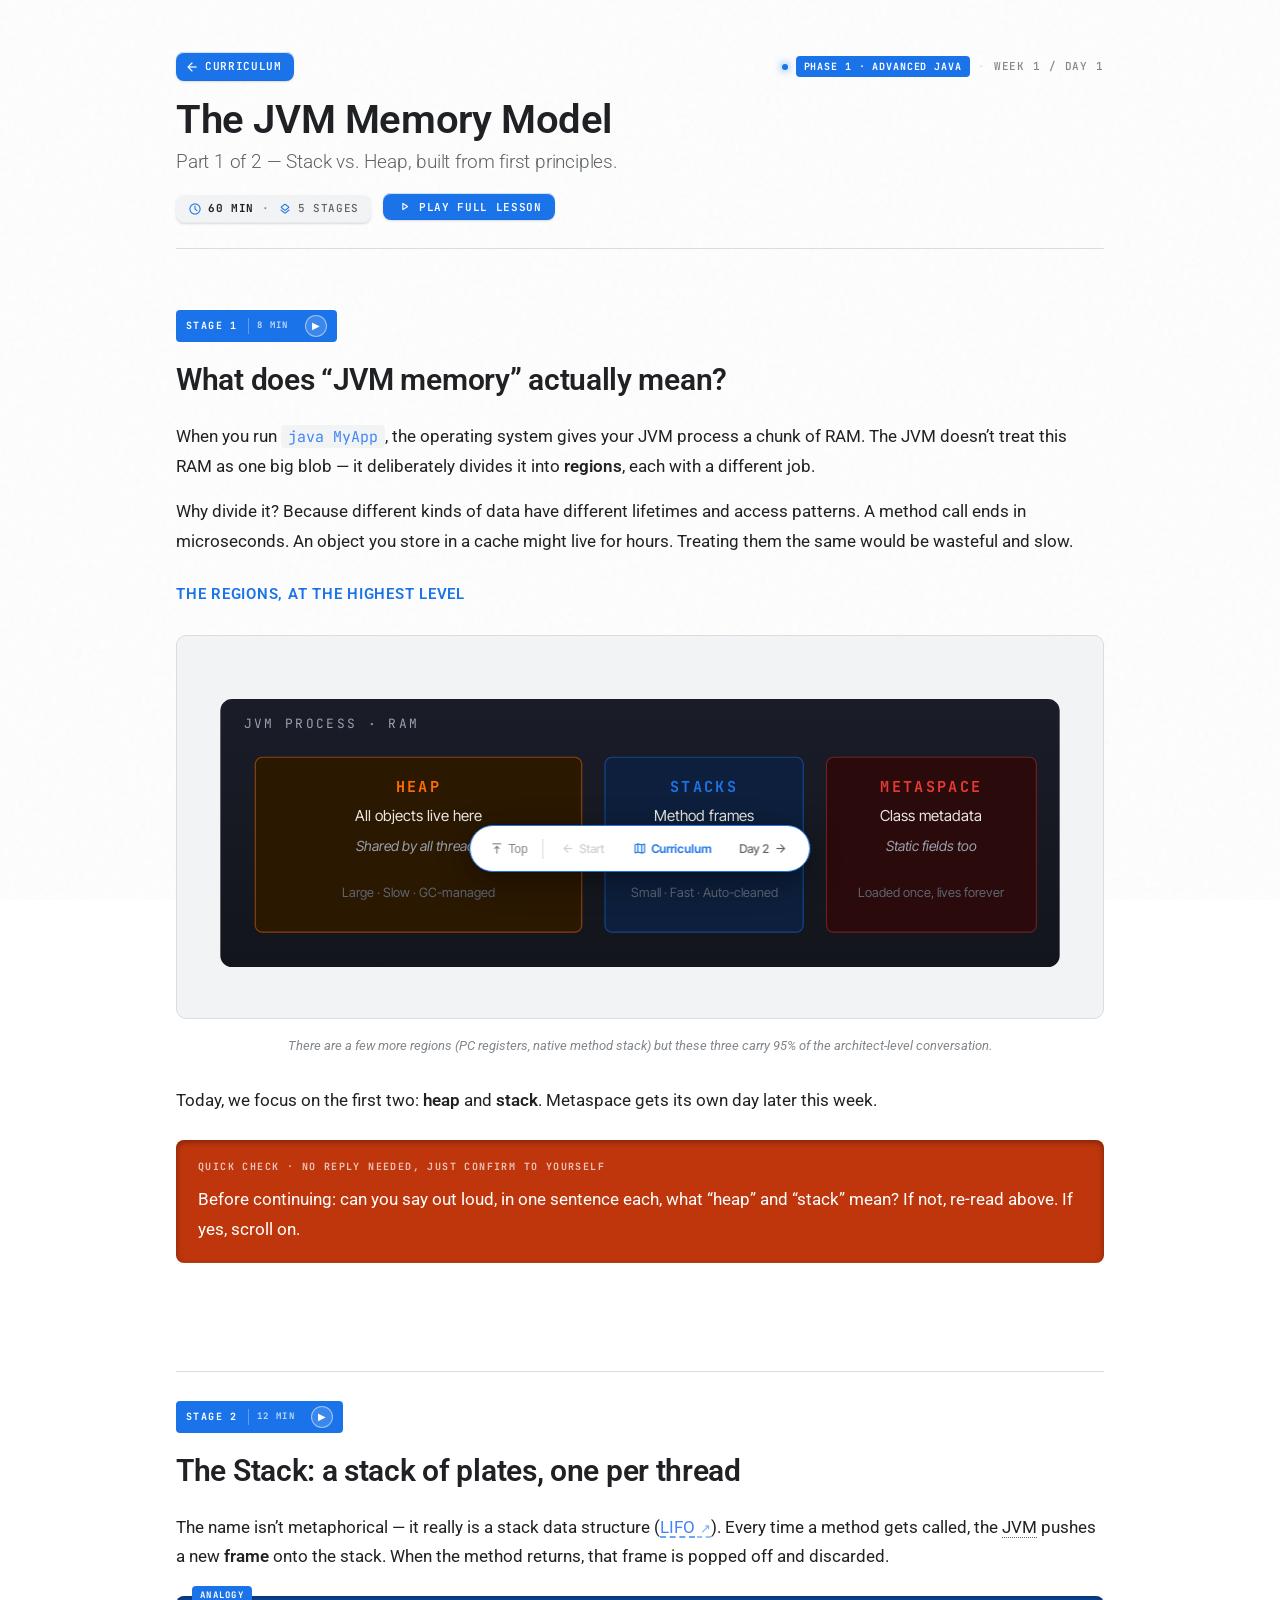
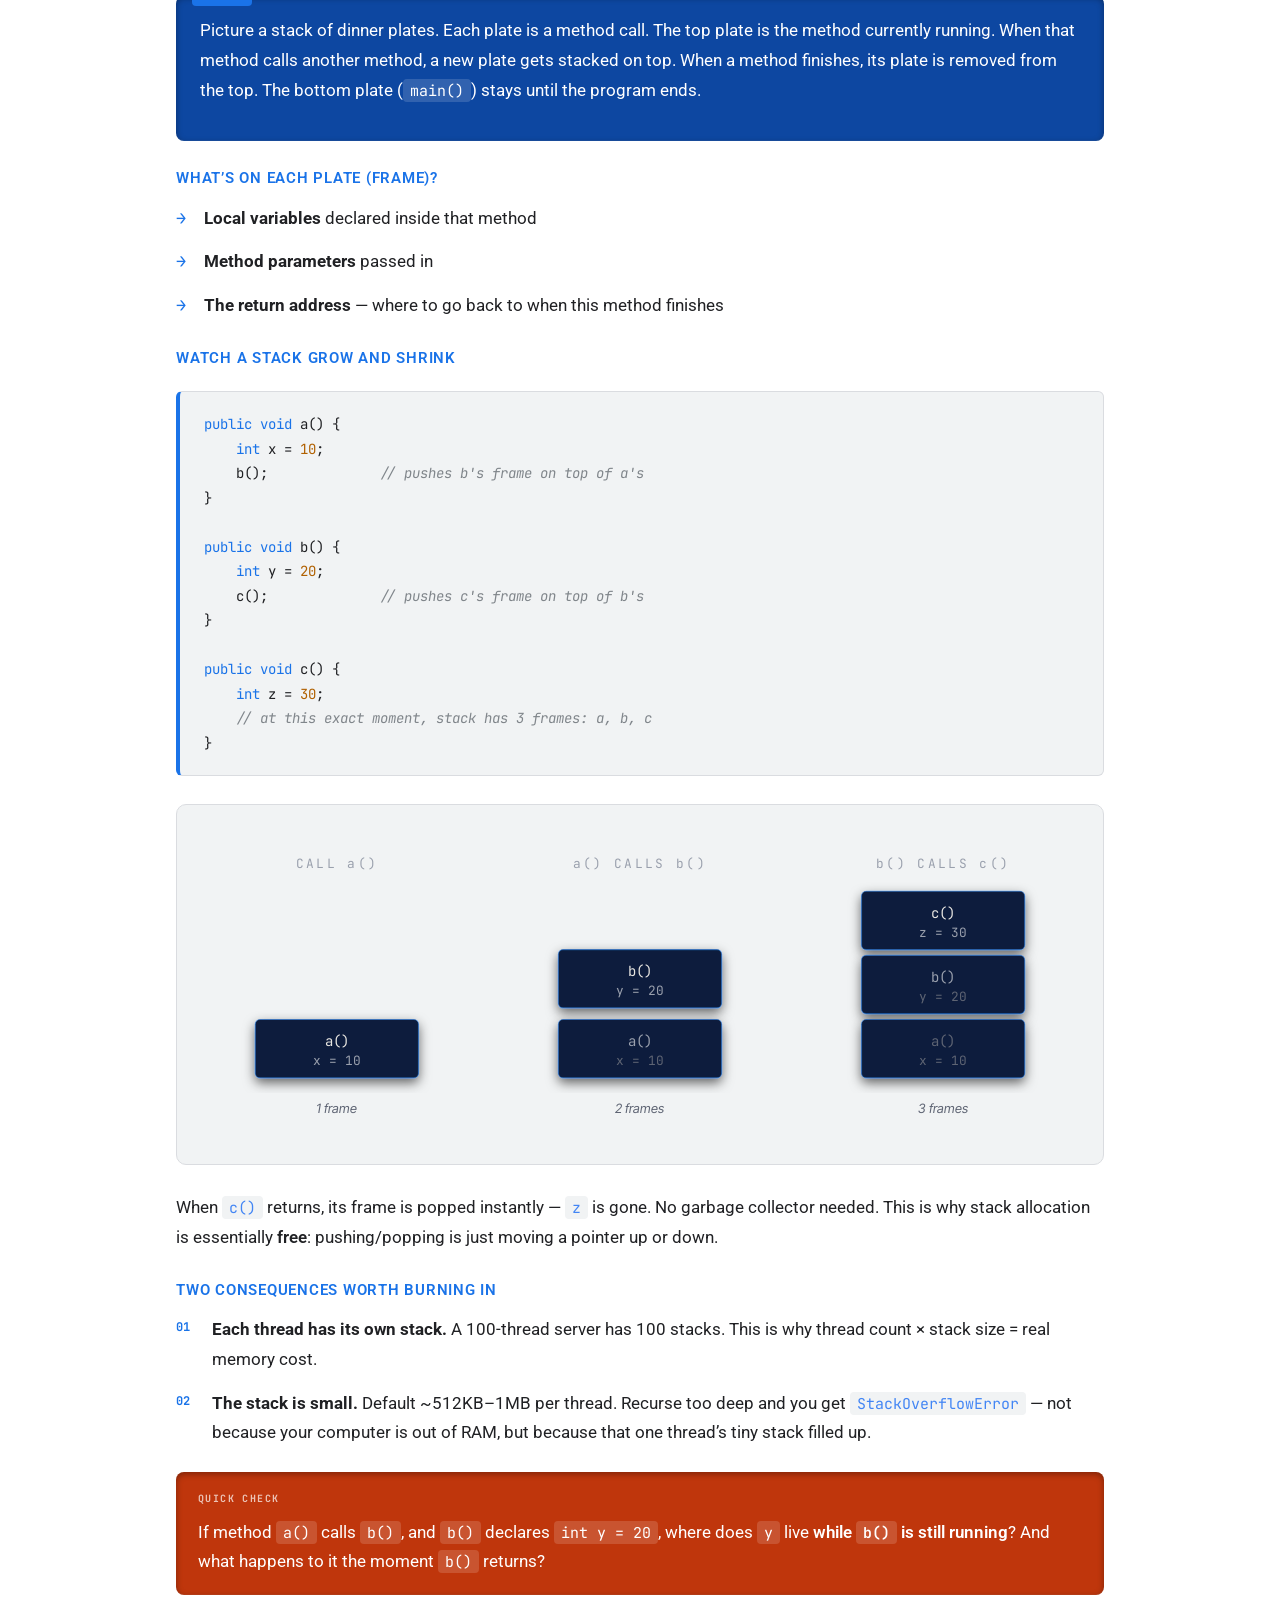
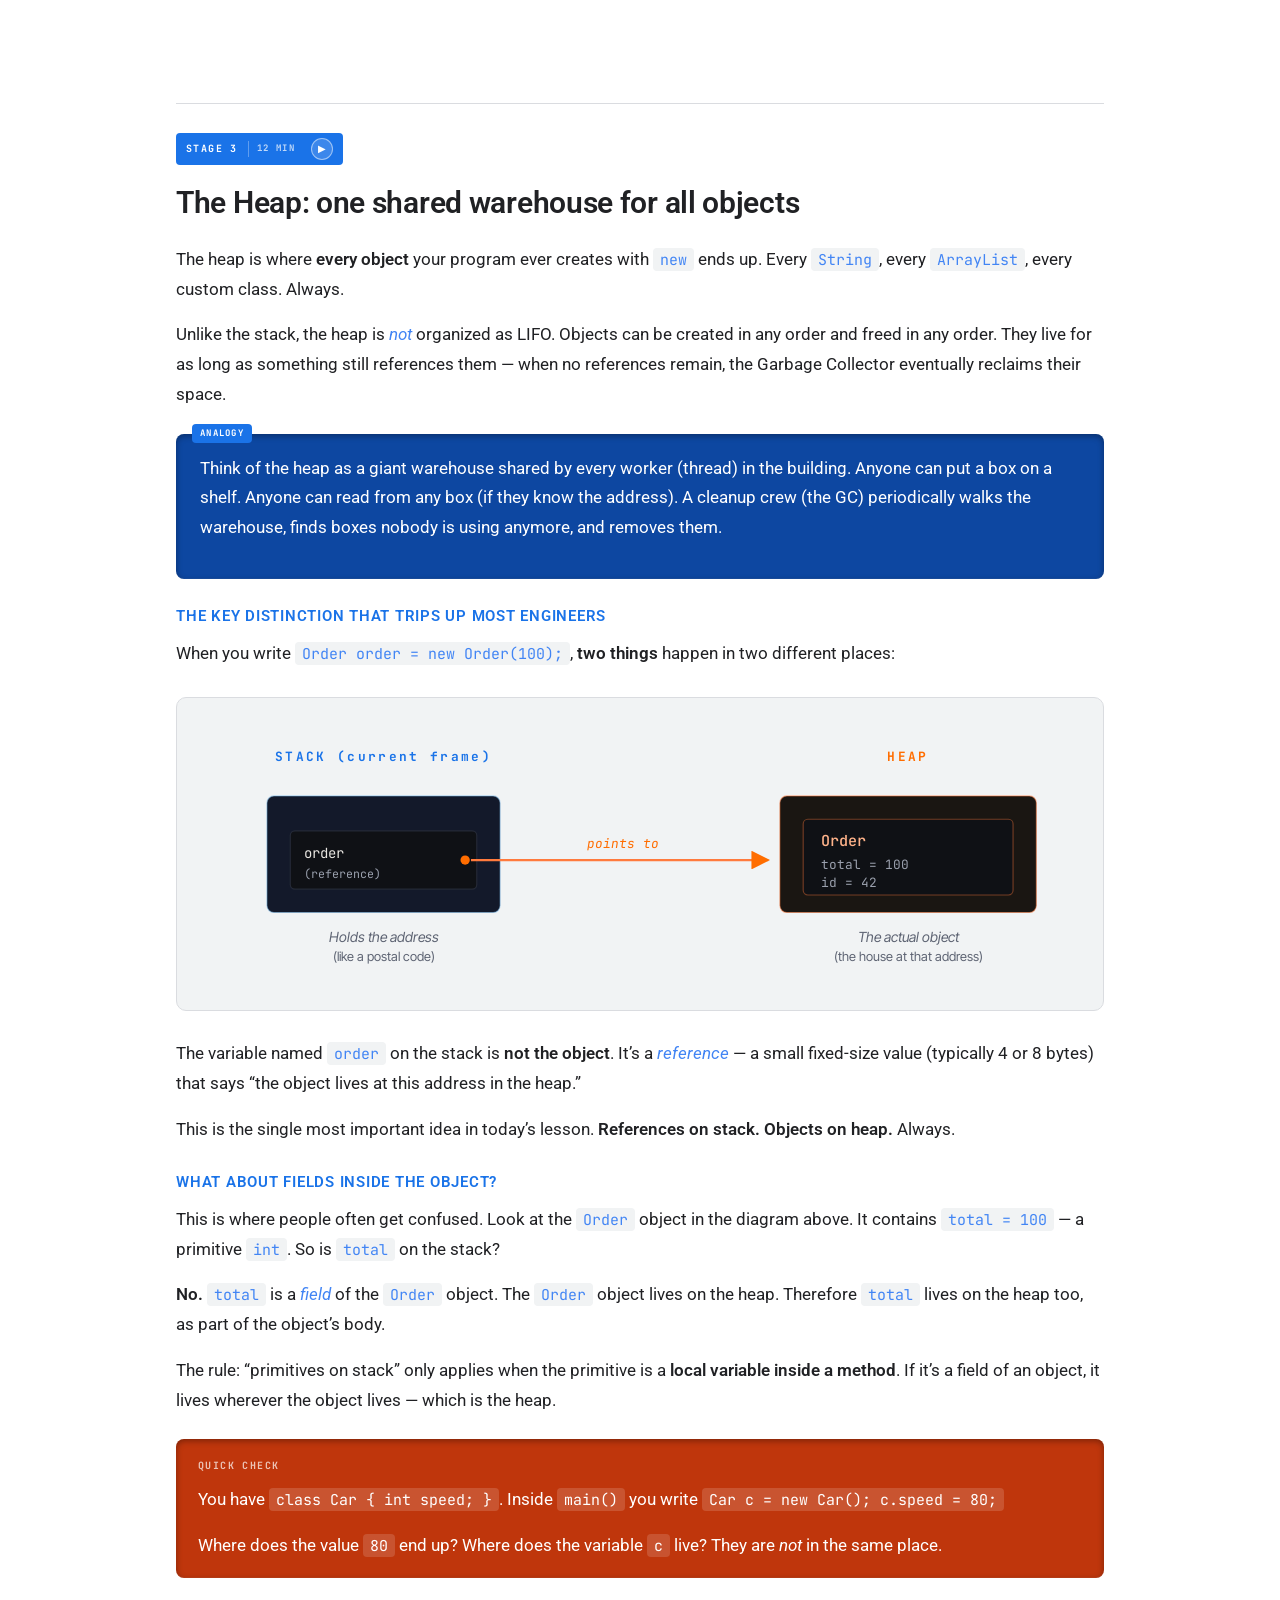
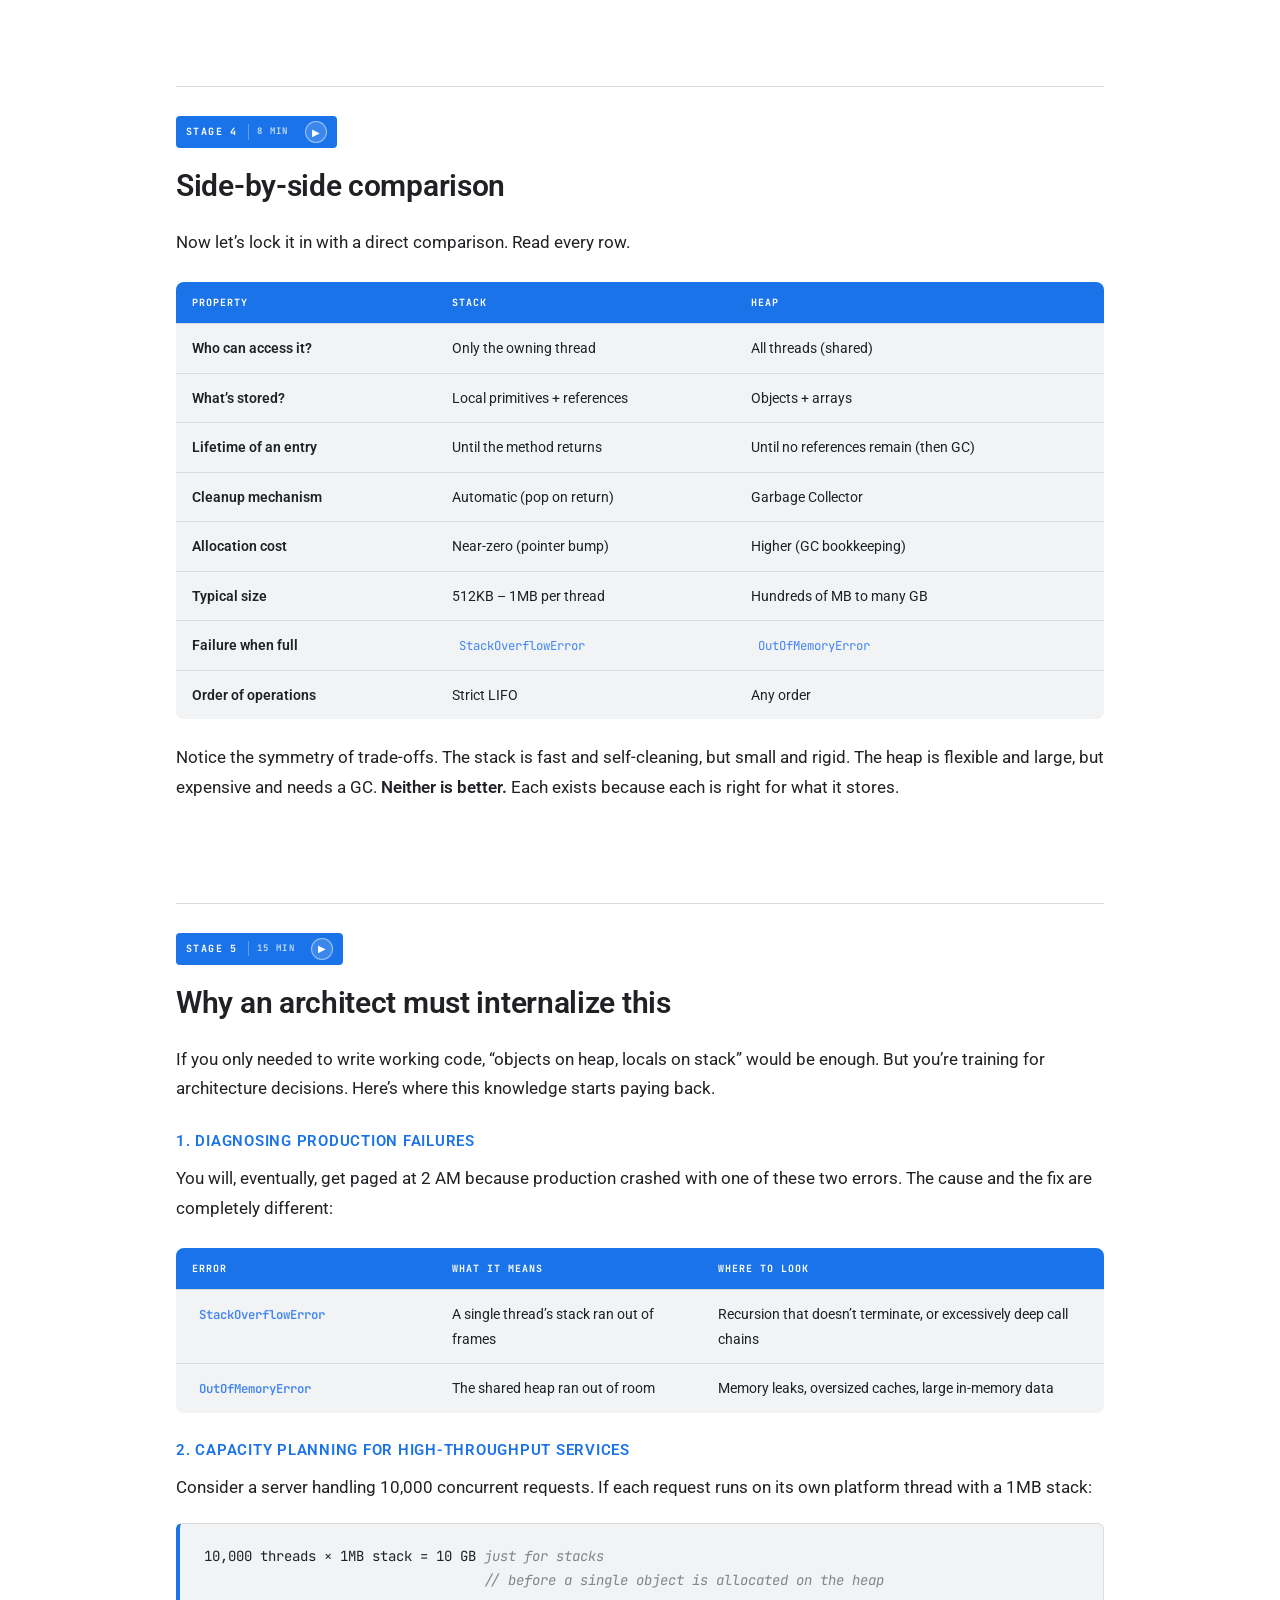
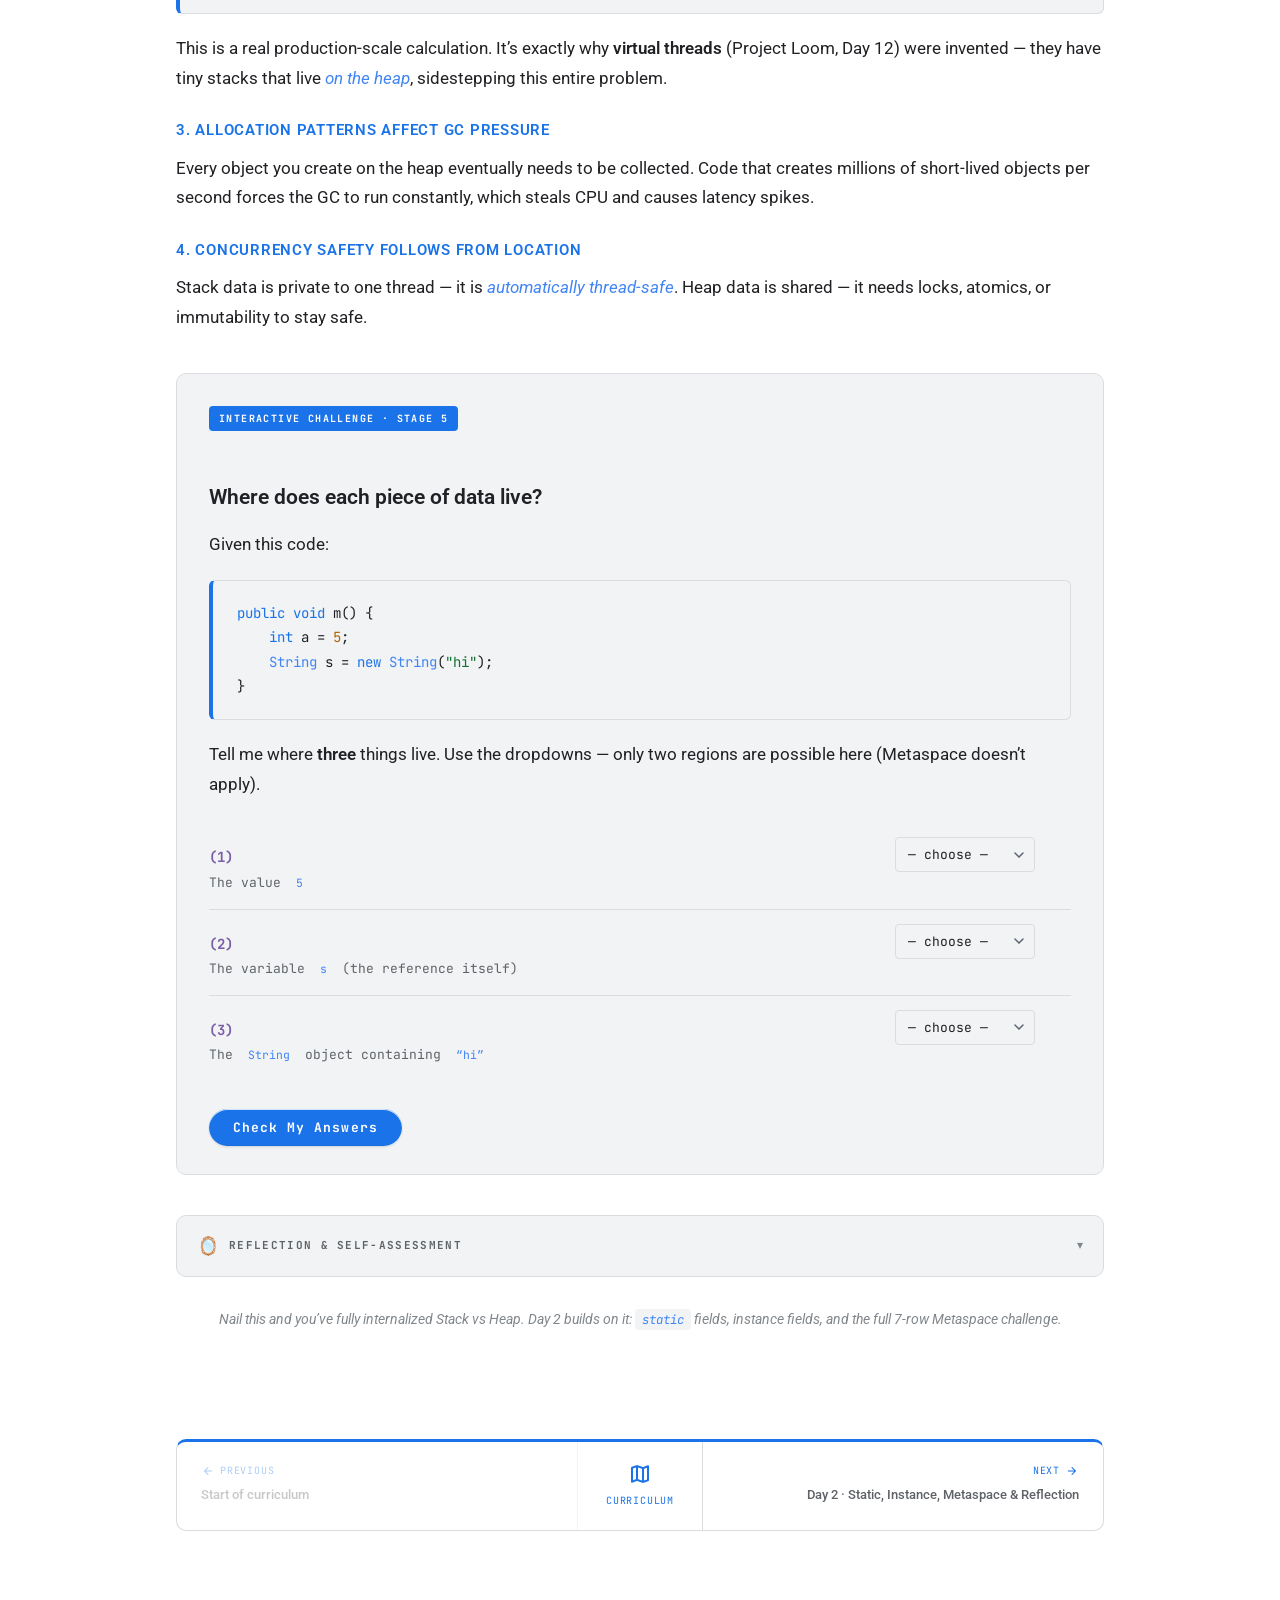
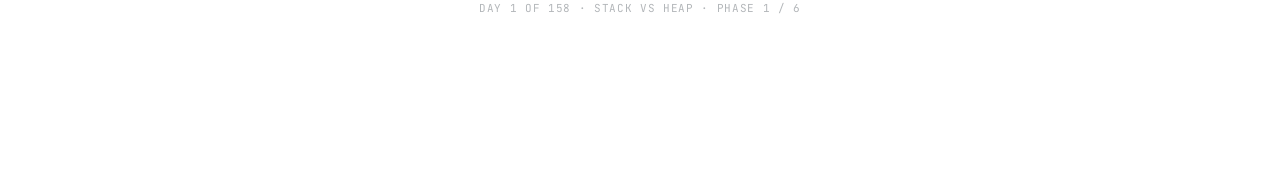
==== commit 657f834a: "fix: char counter works for all days, remove duplicate lesson nav - initOpenEndedChallenge now uses " ====
--- a/week-01/day-1.html
+++ b/week-01/day-1.html
@@ -454,3 +454,4 @@
 
 
 
+
